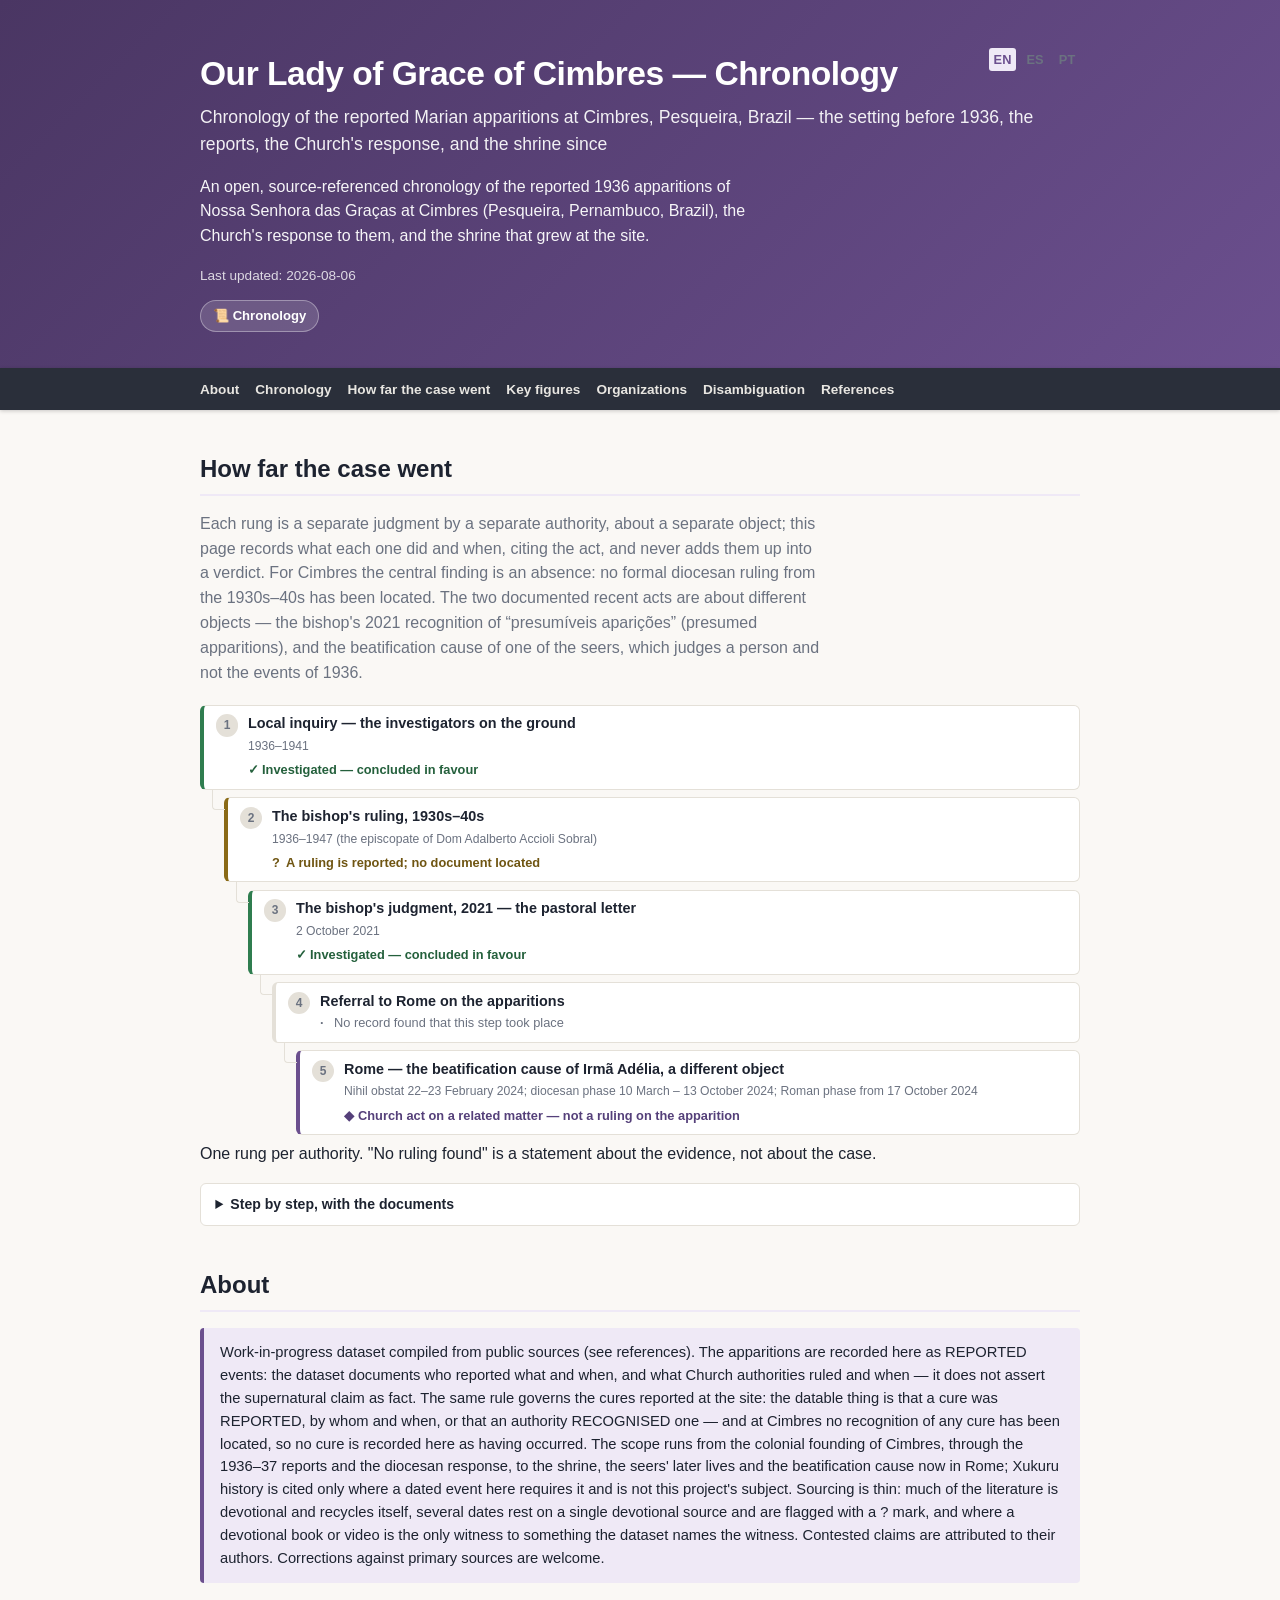
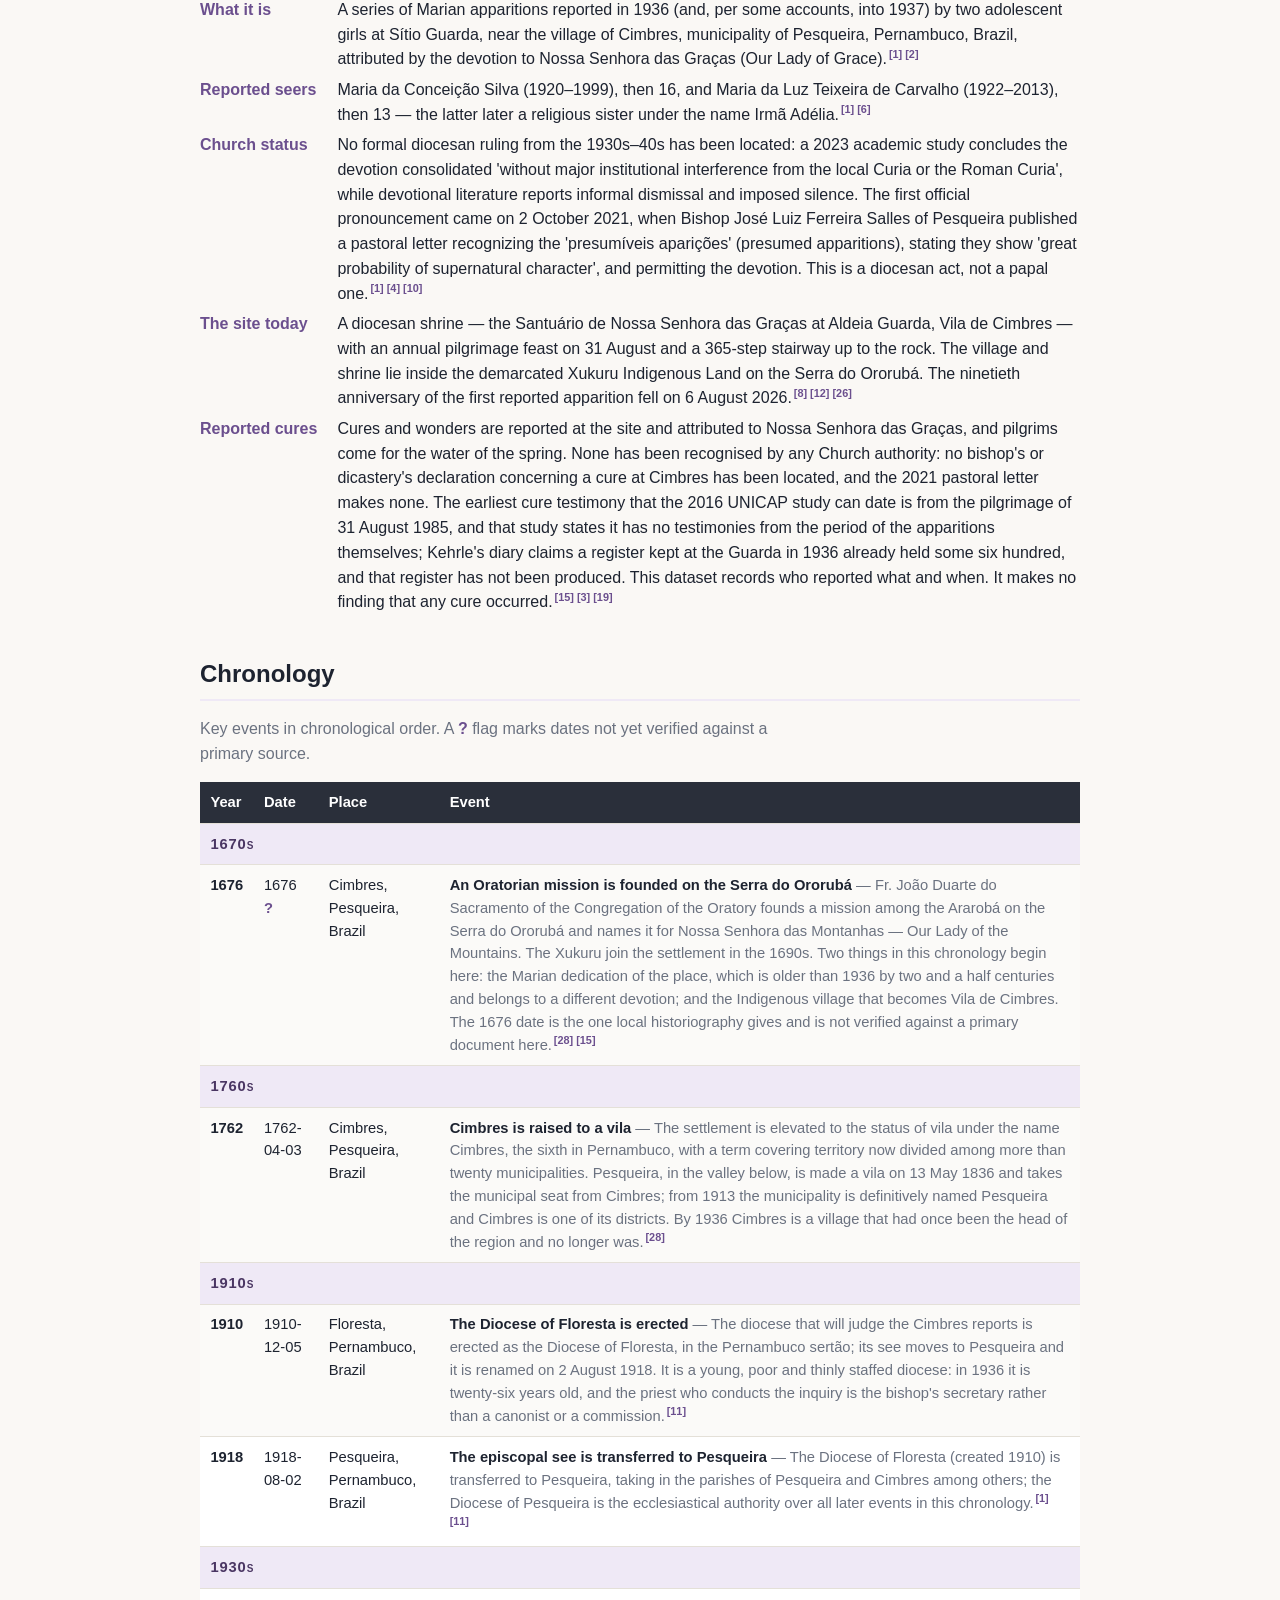
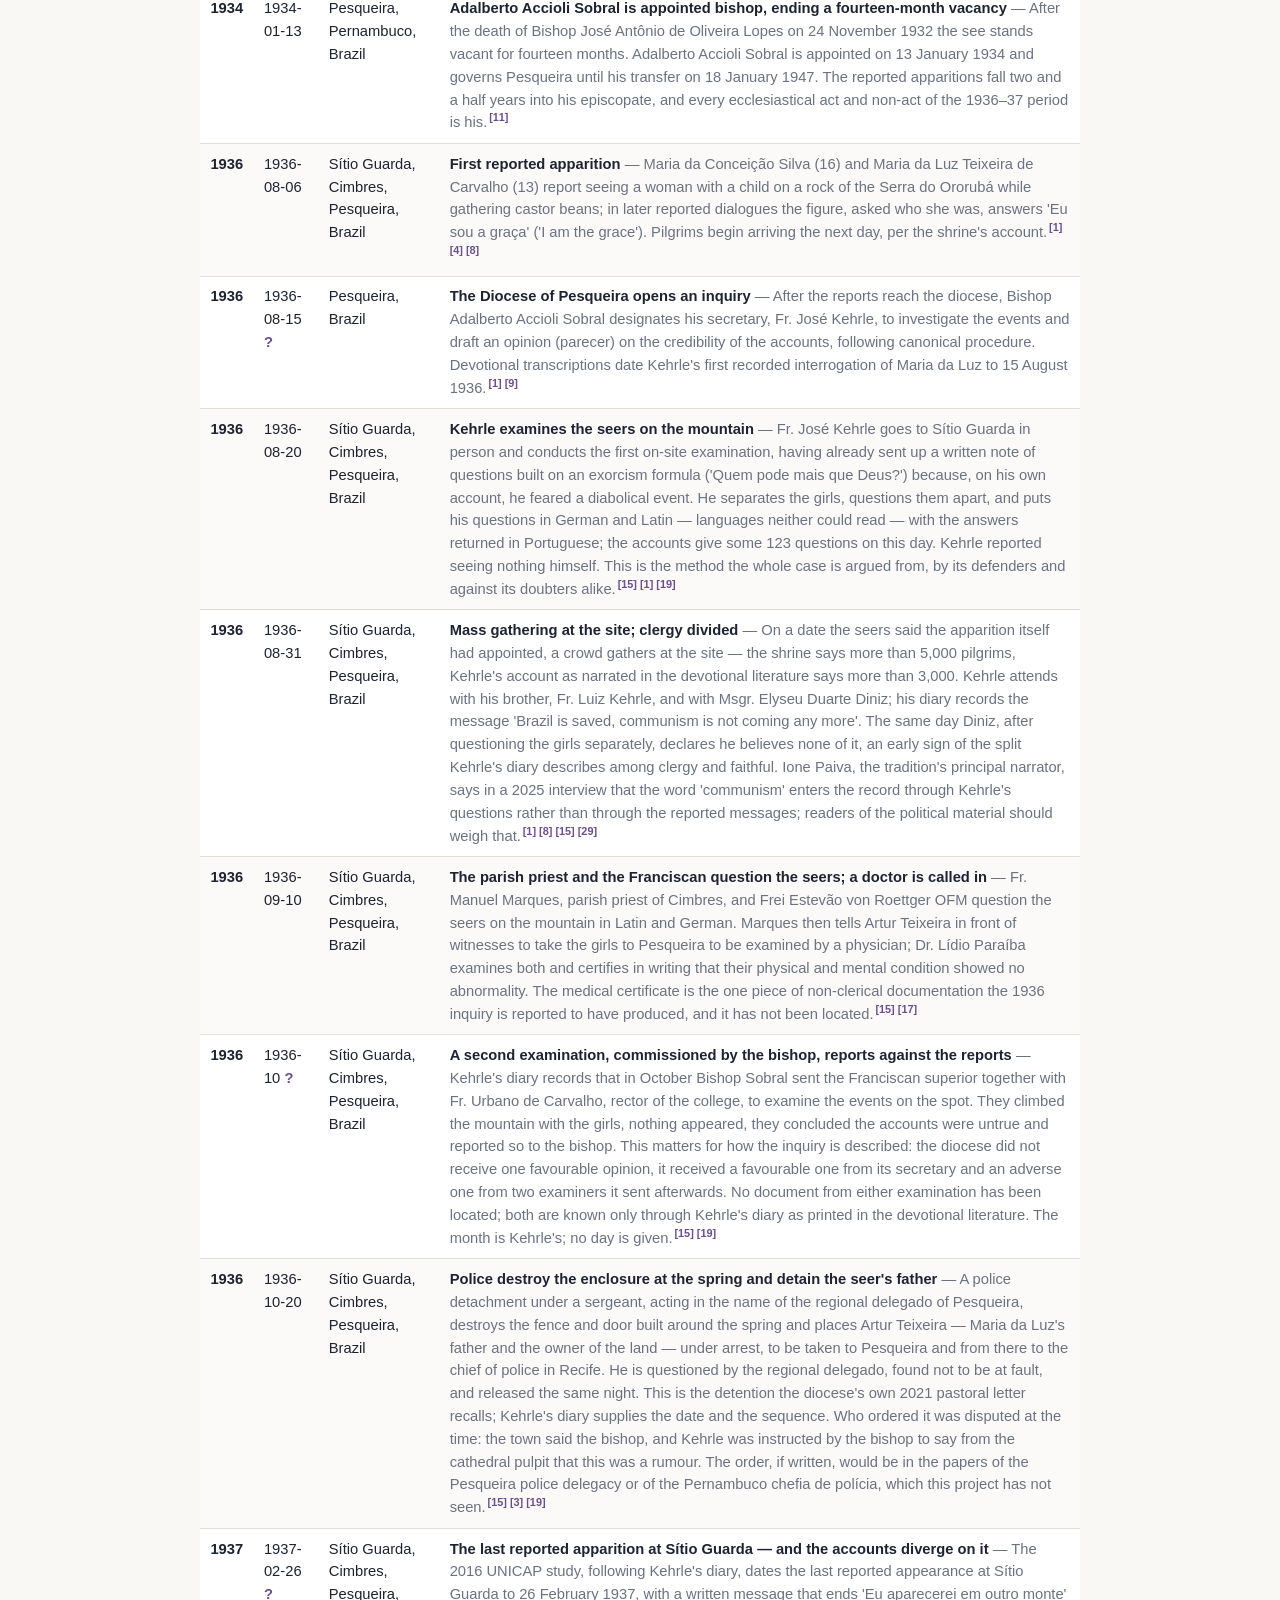
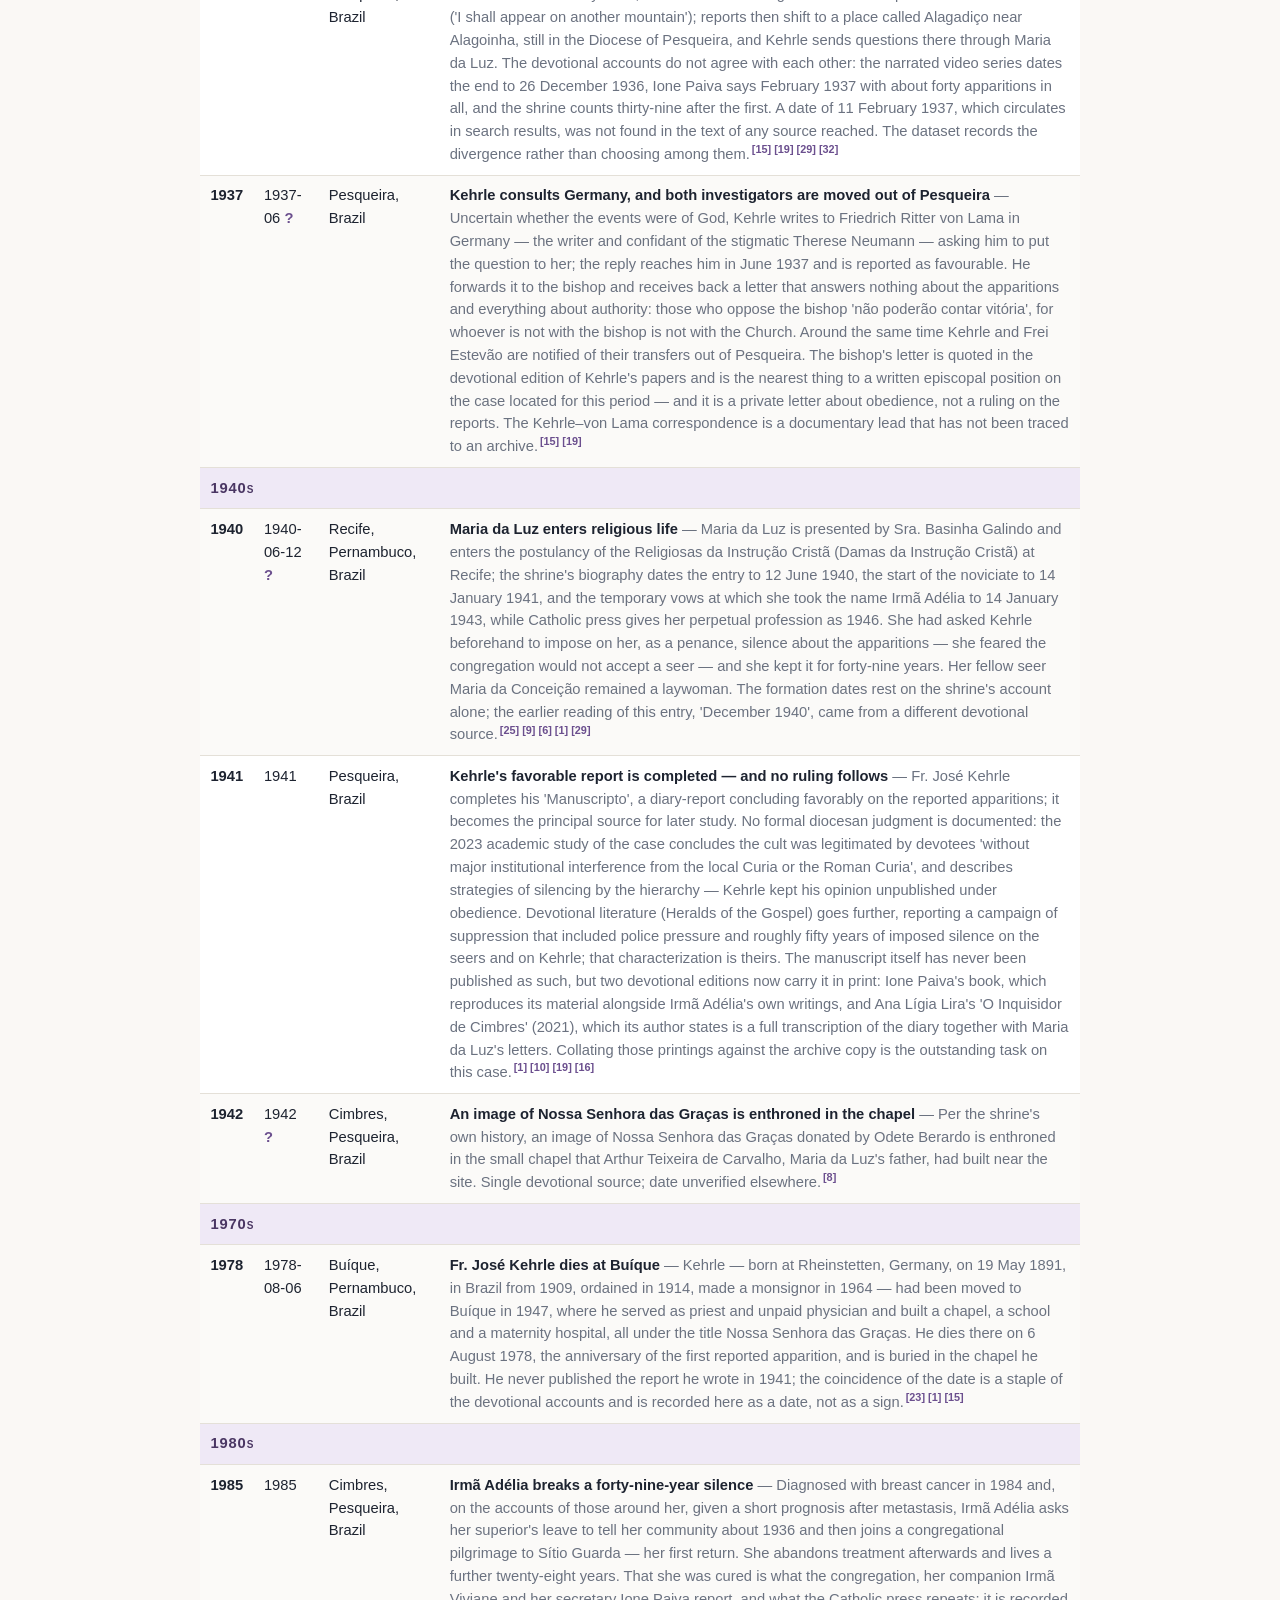
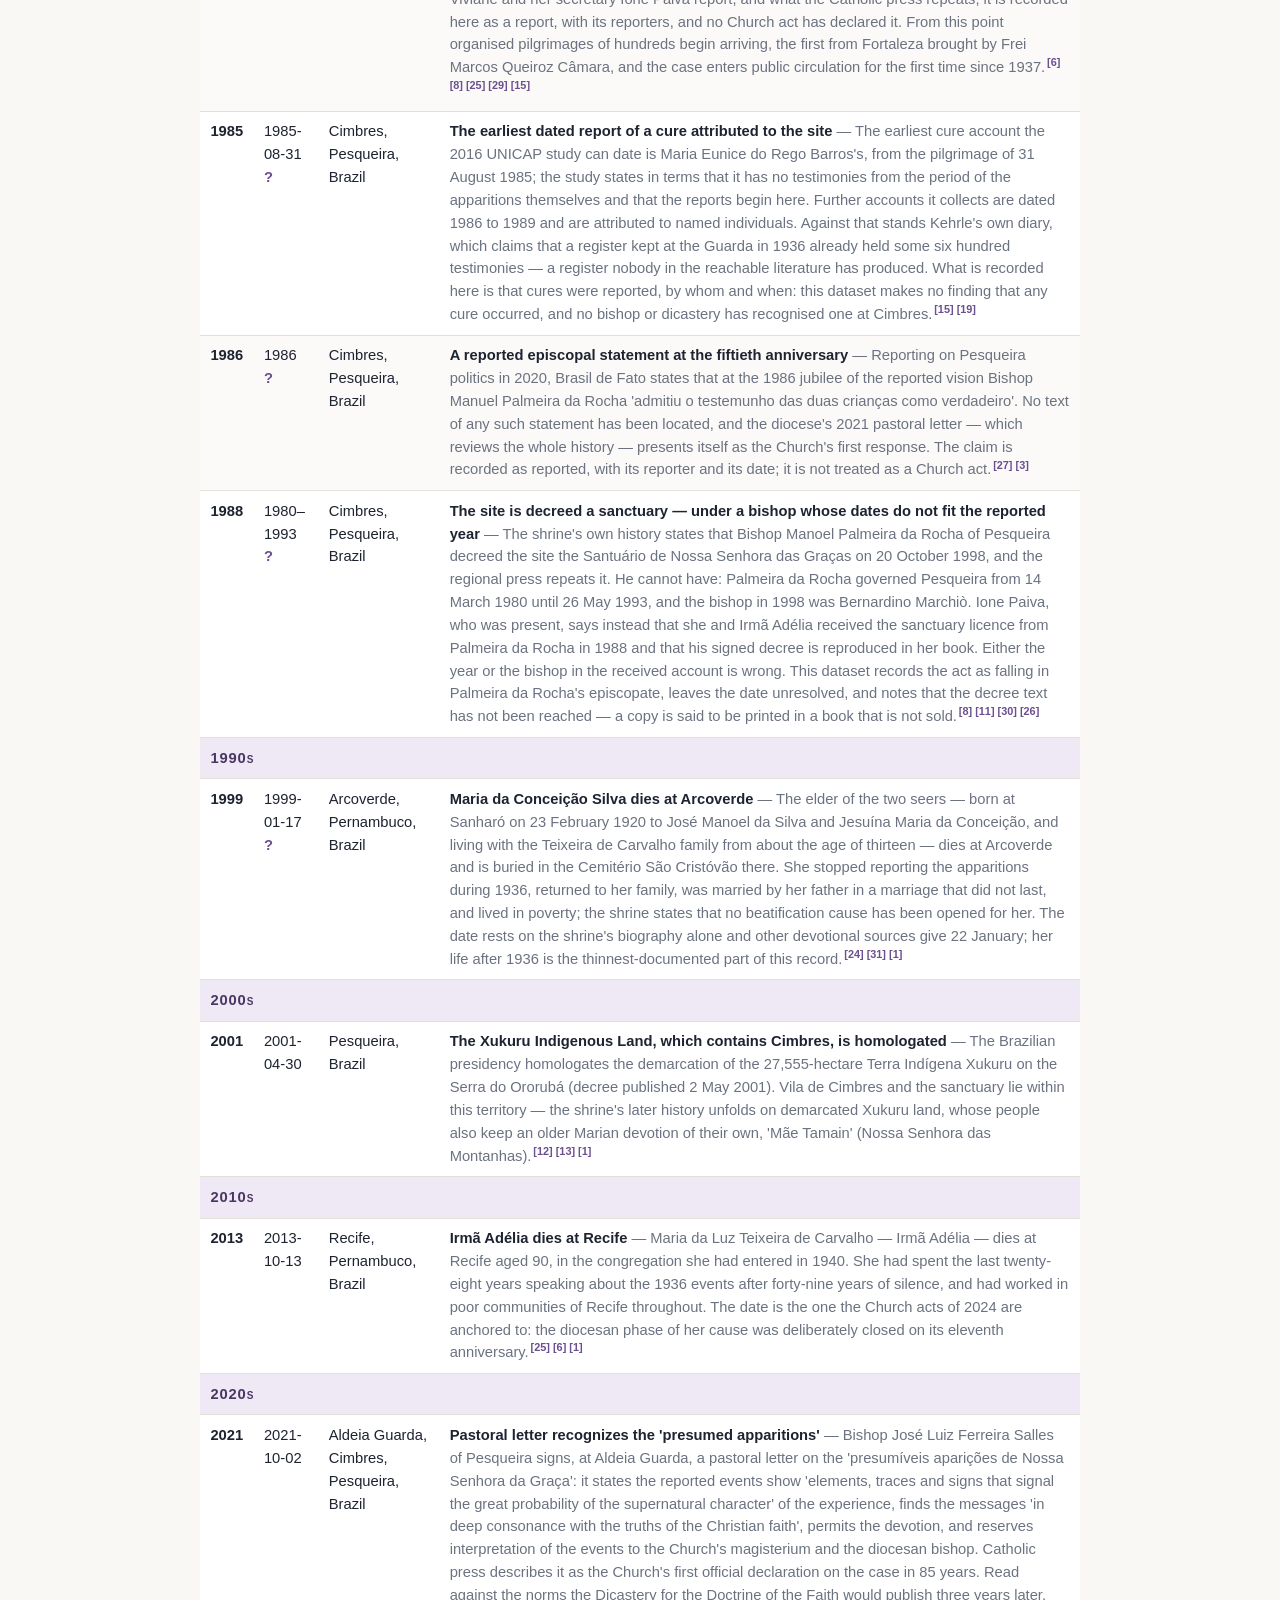
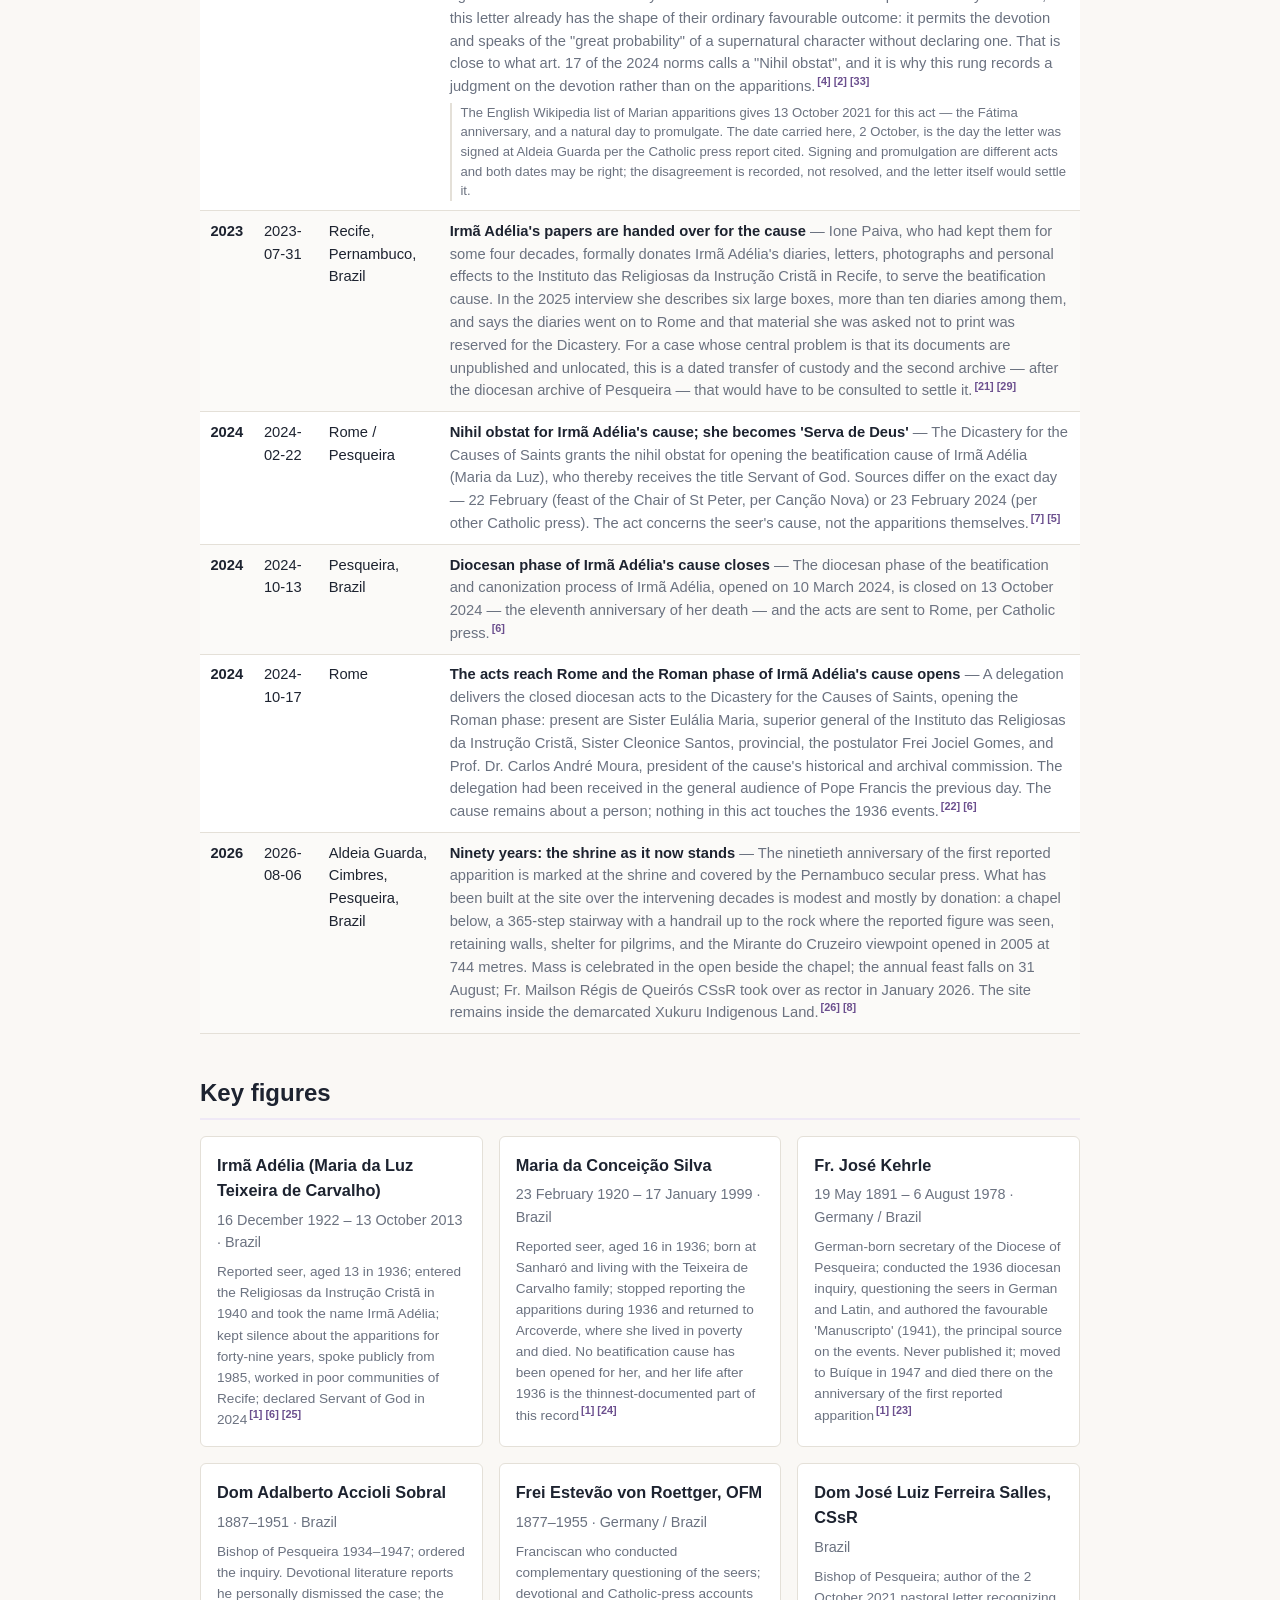
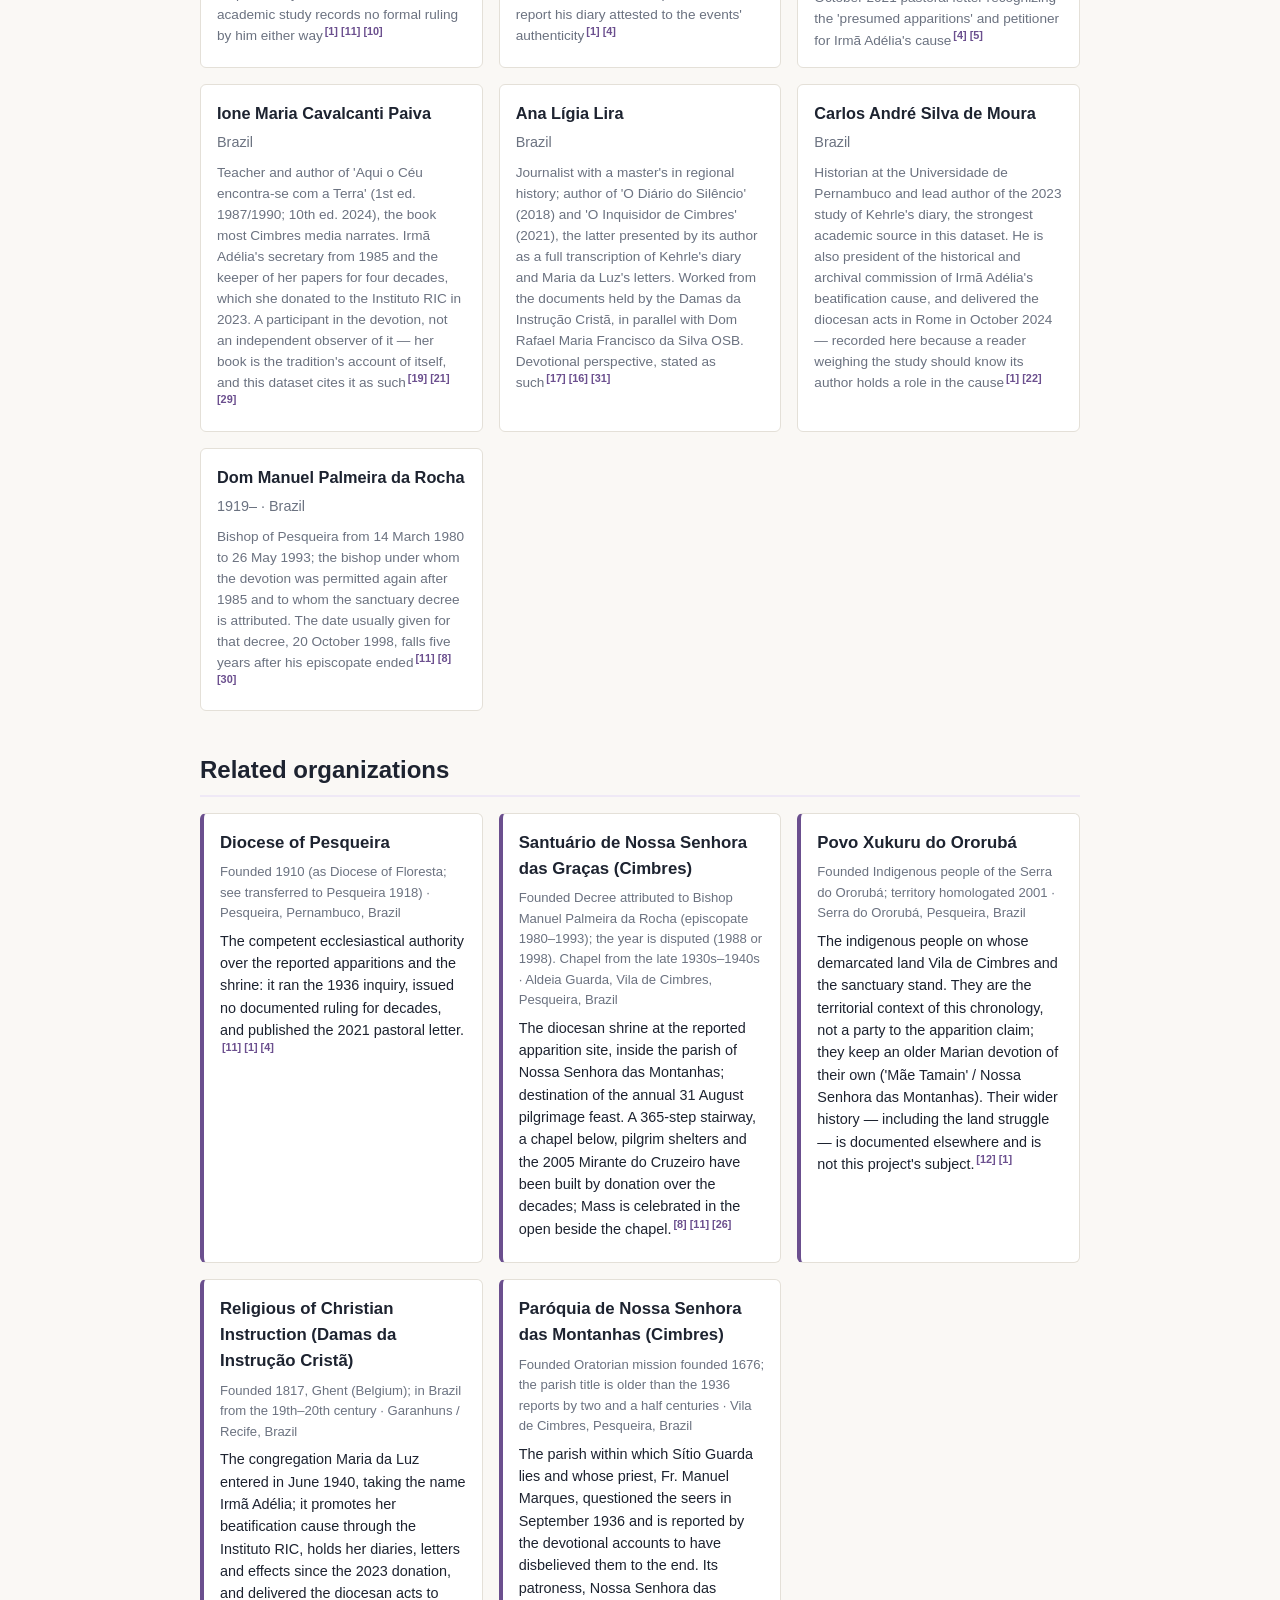
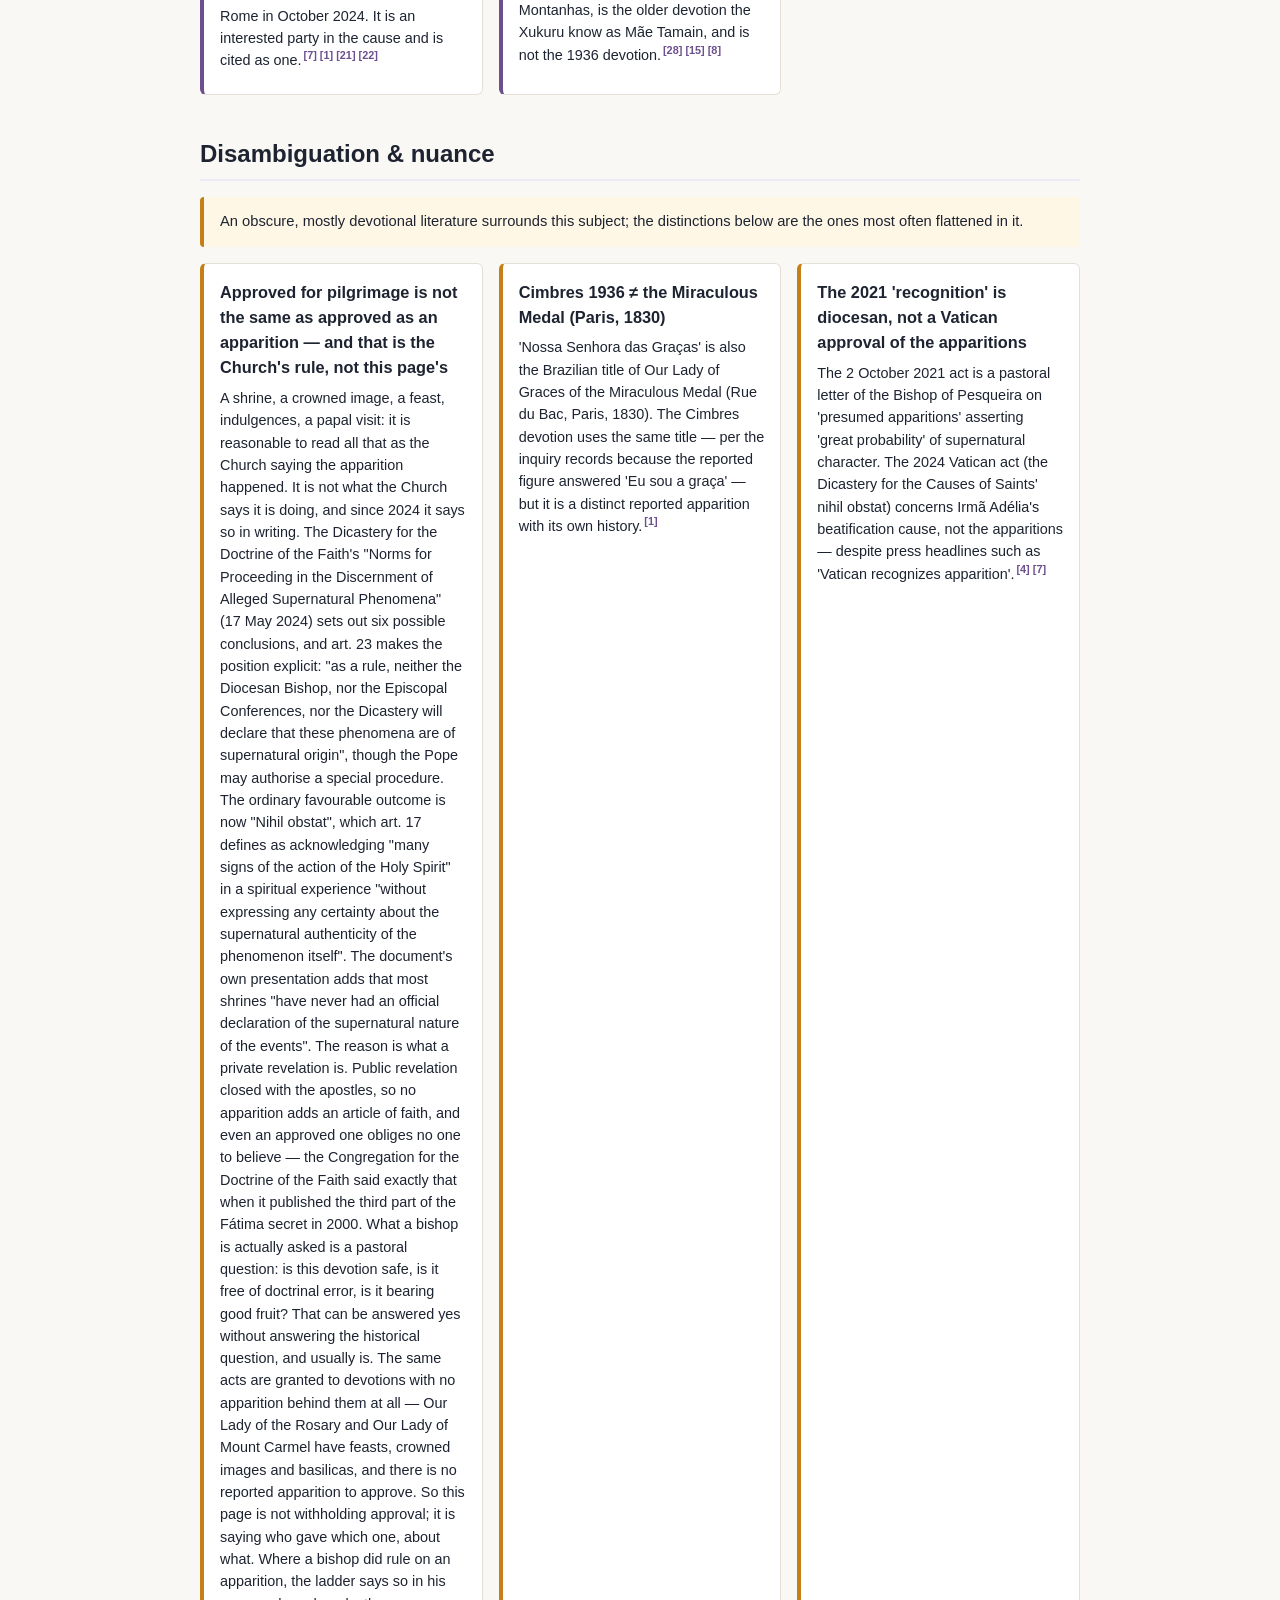
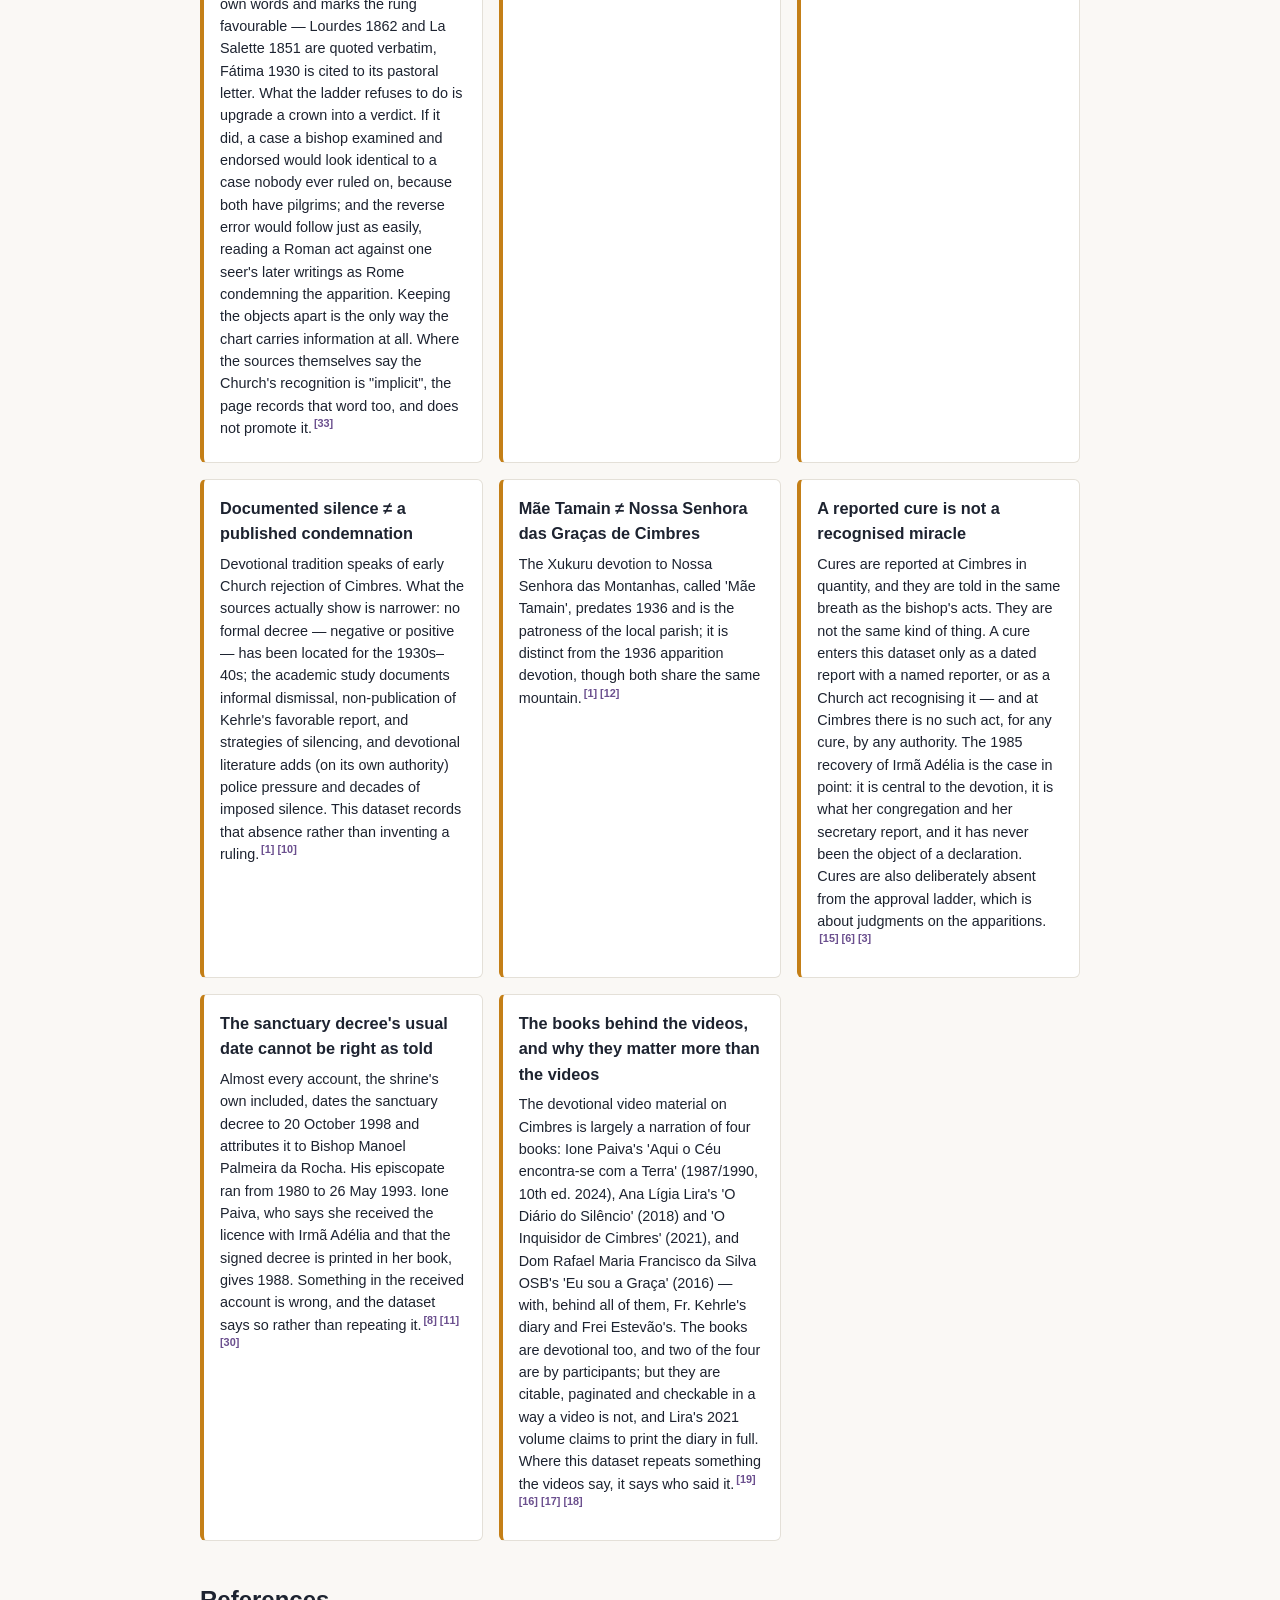
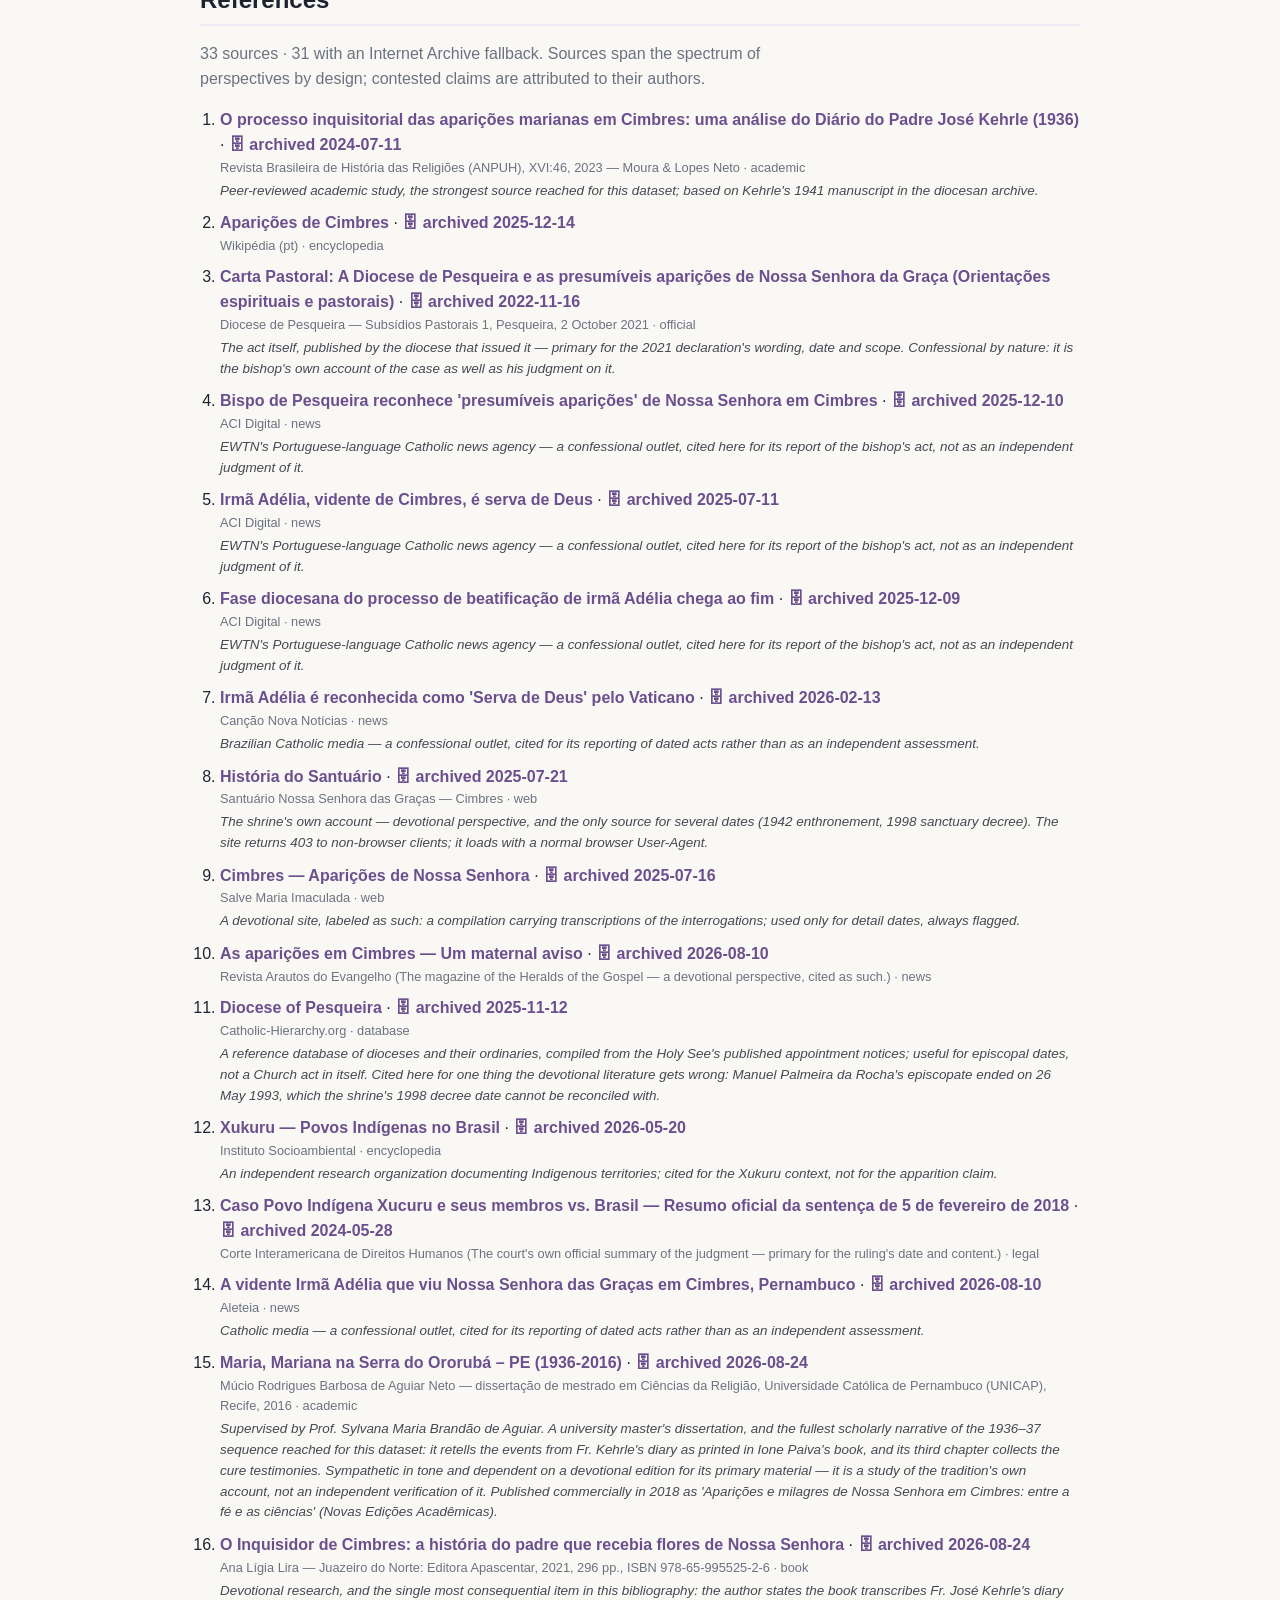
==== docs/en/index.html @ 3e42cfe4 "Wayback: refresh data/archives.json (scheduled preservation run)" ====
<!DOCTYPE html>
<html lang="en">
<head>
  <meta charset="utf-8">
  <meta name="viewport" content="width=device-width, initial-scale=1">
  <title>Our Lady of Grace of Cimbres — Chronology</title>
  <meta name="description" content="An open, source-referenced chronology of the reported 1936 apparitions of Nossa Senhora das Graças at Cimbres (Pesqueira, Pernambuco, Brazil), the Church&#39;s response to them, and the shrine that grew at the site.">
  <!-- Google tag (gtag.js) -->
  <script async src="https://www.googletagmanager.com/gtag/js?id=G-R9LV1QZHVE"></script>
  <script>
    window.dataLayer = window.dataLayer || [];
    function gtag(){dataLayer.push(arguments);}
    gtag('js', new Date());
    gtag('config', 'G-R9LV1QZHVE');
  </script>
  <link rel="stylesheet" href="../styles.css">
  <link rel="canonical" href="https://cronologia.github.io/cimbres/en/">
  <link rel="alternate" hreflang="en" href="https://cronologia.github.io/cimbres/en/">
  <link rel="alternate" hreflang="es" href="https://cronologia.github.io/cimbres/es/">
  <link rel="alternate" hreflang="pt" href="https://cronologia.github.io/cimbres/pt/">
  <link rel="alternate" hreflang="x-default" href="https://cronologia.github.io/cimbres/">
  <meta property="og:type" content="website">
  <meta property="og:site_name" content="Our Lady of Grace of Cimbres — Chronology">
  <meta property="og:locale" content="en_US">
  <meta property="og:title" content="Our Lady of Grace of Cimbres — Chronology">
  <meta property="og:description" content="An open, source-referenced chronology of the reported 1936 apparitions of Nossa Senhora das Graças at Cimbres (Pesqueira, Pernambuco, Brazil), the Church&#39;s response to them, and the shrine that grew at the site.">
  <meta property="og:url" content="https://cronologia.github.io/cimbres/en/">
  <meta name="twitter:card" content="summary">
  <meta name="twitter:title" content="Our Lady of Grace of Cimbres — Chronology">
  <meta name="twitter:description" content="An open, source-referenced chronology of the reported 1936 apparitions of Nossa Senhora das Graças at Cimbres (Pesqueira, Pernambuco, Brazil), the Church&#39;s response to them, and the shrine that grew at the site.">
  <script type="application/ld+json">
  {
    "@context": "https://schema.org",
    "@type": "WebSite",
    "name": "Our Lady of Grace of Cimbres — Chronology",
    "description": "An open, source-referenced chronology of the reported 1936 apparitions of Nossa Senhora das Graças at Cimbres (Pesqueira, Pernambuco, Brazil), the Church's response to them, and the shrine that grew at the site.",
    "url": "https://cronologia.github.io/cimbres/en/",
    "inLanguage": "en"
  }
  </script>
</head>
<body>
  <header class="site-header">
    <div class="wrap">
      <nav class="lang-switch" aria-label="Language"><span class="lang-current" aria-current="true">EN</span><a href="../es/" hreflang="es">ES</a><a href="../pt/" hreflang="pt">PT</a></nav>
      <h1>Our Lady of Grace of Cimbres — Chronology</h1>
      <p class="subtitle">Chronology of the reported Marian apparitions at Cimbres, Pesqueira, Brazil — the setting before 1936, the reports, the Church&#39;s response, and the shrine since</p>
      <p class="lead">An open, source-referenced chronology of the reported 1936 apparitions of Nossa Senhora das Graças at Cimbres (Pesqueira, Pernambuco, Brazil), the Church&#39;s response to them, and the shrine that grew at the site.</p>
      <p class="updated">Last updated: 2026-08-06</p>
      <div class="viz-chips">
        <a href="#chronology">📜 Chronology</a>
      </div>
    </div>
  </header>

  <nav class="site-nav">
    <div class="wrap">
      <a href="#about">About</a>
      <a href="#chronology">Chronology</a>
      <a href="#approval-ladder">How far the case went</a>
      <a href="#figures">Key figures</a>
      <a href="#organizations">Organizations</a>
      <a href="#disambiguation">Disambiguation</a>
      <a href="#references">References</a>
    </div>
  </nav>

  <main class="wrap">
    <section id="approval-ladder" class="viz">
      <h2>How far the case went</h2>
      <p class="section-intro">Each rung is a separate judgment by a separate authority, about a separate object; this page records what each one did and when, citing the act, and never adds them up into a verdict. For Cimbres the central finding is an absence: no formal diocesan ruling from the 1930s–40s has been located. The two documented recent acts are about different objects — the bishop&#39;s 2021 recognition of “presumíveis aparições” (presumed apparitions), and the beatification cause of one of the seers, which judges a person and not the events of 1936.</p>
      <figure class="approval-ladder">
        <div class="viz-scroll">
        <ol class="al-cascade">
          <li class="al-node al-favourable" style="--al-step:0">
            <a href="#al-rung-1" class="al-node-link">
              <span class="al-num" aria-hidden="true">1</span>
              <span class="al-node-body">
                <span class="al-node-label">Local inquiry — the investigators on the ground</span><span class="al-when">1936–1941</span>
                <span class="al-node-status"><span class="al-glyph" aria-hidden="true">✓</span>Investigated — concluded in favour</span>
              </span>
            </a>
          </li>
          <li class="al-node al-reported-undocumented" style="--al-step:1">
            <a href="#al-rung-2" class="al-node-link">
              <span class="al-num" aria-hidden="true">2</span>
              <span class="al-node-body">
                <span class="al-node-label">The bishop&#39;s ruling, 1930s–40s</span><span class="al-when">1936–1947 (the episcopate of Dom Adalberto Accioli Sobral)</span>
                <span class="al-node-status"><span class="al-glyph" aria-hidden="true">?</span>A ruling is reported; no document located</span>
              </span>
            </a>
          </li>
          <li class="al-node al-favourable" style="--al-step:2">
            <a href="#al-rung-3" class="al-node-link">
              <span class="al-num" aria-hidden="true">3</span>
              <span class="al-node-body">
                <span class="al-node-label">The bishop&#39;s judgment, 2021 — the pastoral letter</span><span class="al-when">2 October 2021</span>
                <span class="al-node-status"><span class="al-glyph" aria-hidden="true">✓</span>Investigated — concluded in favour</span>
              </span>
            </a>
          </li>
          <li class="al-node al-not-found" style="--al-step:3">
            <a href="#al-rung-4" class="al-node-link">
              <span class="al-num" aria-hidden="true">4</span>
              <span class="al-node-body">
                <span class="al-node-label">Referral to Rome on the apparitions</span>
                <span class="al-node-status"><span class="al-glyph" aria-hidden="true">·</span>No record found that this step took place</span>
              </span>
            </a>
          </li>
          <li class="al-node al-adjacent" style="--al-step:4">
            <a href="#al-rung-5" class="al-node-link">
              <span class="al-num" aria-hidden="true">5</span>
              <span class="al-node-body">
                <span class="al-node-label">Rome — the beatification cause of Irmã Adélia, a different object</span><span class="al-when">Nihil obstat 22–23 February 2024; diocesan phase 10 March – 13 October 2024; Roman phase from 17 October 2024</span>
                <span class="al-node-status"><span class="al-glyph" aria-hidden="true">◆</span>Church act on a related matter — not a ruling on the apparition</span>
              </span>
            </a>
          </li>
        </ol>
        </div>
        <figcaption>One rung per authority. &quot;No ruling found&quot; is a statement about the evidence, not about the case.</figcaption>
      </figure>
      <details class="al-details">
        <summary>Step by step, with the documents</summary>
        <div class="al-tablist" hidden aria-label="How far the case went">
            <button type="button" class="al-tab" data-al-panel="al-rung-1"><span class="al-glyph" aria-hidden="true">✓</span>Local inquiry — the investigators on the ground</button>
            <button type="button" class="al-tab" data-al-panel="al-rung-2"><span class="al-glyph" aria-hidden="true">?</span>The bishop&#39;s ruling, 1930s–40s</button>
            <button type="button" class="al-tab" data-al-panel="al-rung-3"><span class="al-glyph" aria-hidden="true">✓</span>The bishop&#39;s judgment, 2021 — the pastoral letter</button>
            <button type="button" class="al-tab" data-al-panel="al-rung-4"><span class="al-glyph" aria-hidden="true">·</span>Referral to Rome on the apparitions</button>
            <button type="button" class="al-tab" data-al-panel="al-rung-5"><span class="al-glyph" aria-hidden="true">◆</span>Rome — the beatification cause of Irmã Adélia, a different object</button>
        </div>
        <div class="al-panels">
          <section id="al-rung-1" class="al-panel al-favourable">
            <h3 class="al-panel-title">Local inquiry — the investigators on the ground <span class="al-when">1936–1941</span></h3>
            <p class="al-status"><span class="al-glyph" aria-hidden="true">✓</span>Investigated — concluded in favour</p>
<p class="al-who">Fr. José Kehrle (1891–1978), secretary to the Bishop of Pesqueira, and Frei Estevam Roettger OFM (1877–1955), both acting on Bishop Adalberto Accioli Sobral&#39;s determination.</p><p class="al-outcome">The two investigators interrogated the seers repeatedly from August 1936 and attended the reported apparitions in person, pressing for a contradiction; Kehrle separated the girls and put his questions in German and Latin, languages neither could read, on 20 August and after. The diocese&#39;s own 2021 pastoral letter records that they returned “o parecer favorável sobre os eventos e o atestado da sua veracidade” — a favourable opinion on the events and an attestation of their truthfulness. Kehrle&#39;s 1941 “Manuscripto” is that opinion, and it remains the principal source for every later account. It is an investigator&#39;s report and not a ruling: it was never published, Kehrle kept silent under obedience, and no diocesan act adopted it. Two things qualify the rung and are recorded with it. The clergy were not of one mind — Msgr. Elyseu Duarte Diniz, questioning the girls separately on 31 August 1936, declared he believed none of it, and the parish priest Fr. Manuel Marques is reported never to have believed. And the favourable opinion was not the only one the bishop received: Kehrle&#39;s diary records that in October 1936 Sobral sent the Franciscan superior and Fr. Urbano de Carvalho to examine the site, that nothing appeared to them, and that they reported the accounts untrue. Neither examination produced a located document. The diary itself is now in print in two devotional editions — Ione Paiva&#39;s book and Ana Lígia Lira&#39;s “O Inquisidor de Cimbres” (2021), which its author states transcribes it in full — and collating those against the archive copy is the open task.</p>            <p class="al-cites"><sup class="cite"><a href="#ref-3" title="Reference 3">[3]</a> <a href="#ref-1" title="Reference 1">[1]</a> <a href="#ref-15" title="Reference 15">[15]</a> <a href="#ref-16" title="Reference 16">[16]</a></sup></p>
          </section>
          <section id="al-rung-2" class="al-panel al-reported-undocumented">
            <h3 class="al-panel-title">The bishop&#39;s ruling, 1930s–40s <span class="al-when">1936–1947 (the episcopate of Dom Adalberto Accioli Sobral)</span></h3>
            <p class="al-status"><span class="al-glyph" aria-hidden="true">?</span>A ruling is reported; no document located</p>
<p class="al-who">Bishop Adalberto Accioli Sobral (1887–1951), second bishop of Pesqueira, who administered the diocese from 1934 to 1947 and who ordered the inquiry.</p><p class="al-outcome">Devotional literature reports that the Church answered in this period by rejecting the reports and imposing silence — the Heralds of the Gospel add police pressure and some fifty years of enforced silence on the seers and on Kehrle — but it produces no decree, and that characterization is its own. What better sources establish is narrower and is not a ruling: the 2023 academic study finds the cult was legitimated by its devotees “without major institutional interference from the local Curia or the Roman Curia” and describes strategies of silencing rather than an act, while the diocese&#39;s 2021 pastoral letter records “silenciamento das autoridades eclesiásticas” and the detention of Maria da Luz&#39;s father by police in 1936, then calls itself “a primeira resposta da Igreja” — the Church&#39;s first response to these events. Four episcopal actions of the period are now dated and attested, none of them a ruling: the October 1936 second examination that reported against the accounts; the police action of 20 October 1936 that destroyed the enclosure at the spring and detained Artur Teixeira, ordered in the name of the regional delegado of Pesqueira, which the town attributed to the bishop and which the bishop had Kehrle deny from the cathedral pulpit; the bishop&#39;s rebuke to Kehrle for paying a seer&#39;s school fees instead of a seminarian&#39;s; and a letter to Kehrle in 1937, quoted in the devotional edition of his papers, which says nothing about the apparitions and everything about obedience — whoever is not with the bishop is not with the Church. A private letter about authority is not a judgment on a case. So a ruling is reported and no document has been located. That is not the same as a ruling against, and this page does not record one.</p><p class="al-nodoc">No formal diocesan decree on the apparitions, favourable or adverse, has been located for the 1930s–40s. Searched, August 2026: the 2023 RBHR study, which works from Kehrle&#39;s 1941 manuscript and cites no such act; the 2016 UNICAP dissertation, which retells the whole 1936–37 sequence from that diary and likewise cites none; the 2021 pastoral letter, which reviews the history and cites none either; Catholic press; the shrine&#39;s own history; the devotional literature that asserts the rejection; and eighteen devotional videos supplied for this project in 2026, in which every speaker asserts an episcopal prohibition and not one names a decree, a protocol number or an archival reference. The 2016 dissertation adds a checked zero of its own: it found no coverage of the events in the Jornal do Commercio or the Diário de Pernambuco for August–November 1936. Three archives would settle it and none has been consulted here — the diocesan archive of Pesqueira, which holds Kehrle&#39;s manuscript and is not online; the papers of the Pesqueira police delegacy and the Pernambuco chefia de polícia, where an order for the October 1936 detention would be; and the Irmã Adélia collection donated to the Instituto RIC in Recife in July 2023.</p>            <p class="al-cites"><sup class="cite"><a href="#ref-1" title="Reference 1">[1]</a> <a href="#ref-3" title="Reference 3">[3]</a> <a href="#ref-10" title="Reference 10">[10]</a> <a href="#ref-15" title="Reference 15">[15]</a></sup></p>
          </section>
          <section id="al-rung-3" class="al-panel al-favourable">
            <h3 class="al-panel-title">The bishop&#39;s judgment, 2021 — the pastoral letter <span class="al-when">2 October 2021</span></h3>
            <p class="al-status"><span class="al-glyph" aria-hidden="true">✓</span>Investigated — concluded in favour</p>
<p class="al-who">Bishop José Luiz Ferreira Salles CSsR of Pesqueira, signing at Aldeia Guarda, Vila de Cimbres.</p><p class="al-outcome">The letter is titled “A Diocese de Pesqueira e as presumíveis aparições de Nossa Senhora da Graça” — presumed apparitions — and the word does work all through it. Acting “pela autoridade que nos confere o nosso ministério episcopal”, the bishop declares that in the reported apparitions there are “elementos, traços e sinais que abalizam e sinalizam a grande probabilidade do caráter sobrenatural” of what the two girls lived; that the messages are “em profunda consonância com as verdades da fé cristã”; that this finding of great probability, while making the events worthy of credence, “não vincula ou obriga nenhum fiel a crer”; and that he grants permission for the faithful to continue the devotion. Official interpretation is reserved to the Magisterium and to the diocesan bishop, and the letter says expressly that it does not exhaust the possibility of later decisions by the competent ecclesial authorities. It is a diocesan act finding a high probability and permitting a cult — not a declaration that the apparitions are established, and not a papal act.</p>            <p class="al-cites"><sup class="cite"><a href="#ref-3" title="Reference 3">[3]</a> <a href="#ref-4" title="Reference 4">[4]</a></sup></p>
          </section>
          <section id="al-rung-4" class="al-panel al-not-found">
            <h3 class="al-panel-title">Referral to Rome on the apparitions</h3>
            <p class="al-status"><span class="al-glyph" aria-hidden="true">·</span>No record found that this step took place</p>
<p class="al-who">The Holy See. The 2021 pastoral letter proceeds under the Holy See&#39;s 1978 norms for discerning presumed apparitions and reserves official pronouncements on the case to the Magisterium and to the diocesan bishop of Pesqueira.</p><p class="al-nodoc">Nothing found indicates that the apparitions were ever referred to Rome or ruled on there. Searched, August 2026: the 2023 RBHR study, which concludes the cult consolidated “without major institutional interference from the local Curia or the Roman Curia”; the 2021 pastoral letter, which reviews the case at length, cites the Roman norms, reports no Roman act on it and calls itself the Church&#39;s first response; Catholic press, which presents the 2021 act as diocesan; and the Latin title variants for a curial document, logged as a verified zero in this project&#39;s KEYWORDS.md. This is recorded as “no record found” — a statement about the evidence reached — and deliberately not as “the case did not reach this step”, which would be a claim about the case itself. Settling that would take the registers of the competent dicastery, which this project has not seen; a study&#39;s finding of no interference is compatible with a Roman act that did not interfere. One further test was run in 2026 and it came back the same way. Asked on camera, in May 2021, whether the Holy See had a file on Cimbres, Ana Lígia Lira — who has worked longer in these documents than anyone outside the cause — answered that it is said so “nos bastidores”, and immediately added “mas eu não tenho provas disso, não tenho dados disso”. The tradition&#39;s own researcher reports the rumour and disclaims the evidence, which is what this rung already says.</p>            <p class="al-cites"><sup class="cite"><a href="#ref-1" title="Reference 1">[1]</a> <a href="#ref-3" title="Reference 3">[3]</a> <a href="#ref-31" title="Reference 31">[31]</a></sup></p>
          </section>
          <section id="al-rung-5" class="al-panel al-adjacent">
            <h3 class="al-panel-title">Rome — the beatification cause of Irmã Adélia, a different object <span class="al-when">Nihil obstat 22–23 February 2024; diocesan phase 10 March – 13 October 2024; Roman phase from 17 October 2024</span></h3>
            <p class="al-status"><span class="al-glyph" aria-hidden="true">◆</span>Church act on a related matter — not a ruling on the apparition</p>
<p class="al-who">The Dicastery for the Causes of Saints, and the Diocese of Pesqueira for the diocesan phase.</p><p class="al-outcome">This rung is about a person, not about the 1936 events. The Dicastery&#39;s nihil obstat opened the beatification and canonization cause of Irmã Adélia — Maria da Luz Teixeira de Carvalho, the younger of the two seers — which gives her the title Servant of God; Catholic press differs over whether the act fell on 22 or 23 February 2024. The diocesan phase opened on 10 March 2024 and closed on 13 October 2024, and the acts went to Rome, where the cause is under way. A cause examines a candidate&#39;s life and virtue: nothing in it is a judgment on the apparitions, and headlines of the form “the Vatican recognizes the apparition of Cimbres” misreport it. The 2021 pastoral letter had already announced that the nihil obstat was requested and awaited, treating the cause as a matter distinct from the events. The rung is here because it is the only Roman act in this file, and omitting it would leave that confusion unanswered. The diocesan acts were delivered to the Dicastery on 17 October 2024 by a delegation received in the papal audience the previous day: the congregation&#39;s superior general and provincial, the postulator Frei Jociel Gomes, and Prof. Dr. Carlos André Moura as president of the cause&#39;s historical and archival commission — the same historian who wrote the 2023 academic study this dataset leans on most, which is worth a reader&#39;s knowing. No miracle has been recognised in the cause, and none of the cures reported at Cimbres has been the object of any Church declaration.</p>            <p class="al-cites"><sup class="cite"><a href="#ref-7" title="Reference 7">[7]</a> <a href="#ref-5" title="Reference 5">[5]</a> <a href="#ref-6" title="Reference 6">[6]</a> <a href="#ref-3" title="Reference 3">[3]</a> <a href="#ref-22" title="Reference 22">[22]</a></sup></p>
          </section>
        </div>
      </details>
      <script>(function () {
        var s = document.currentScript.closest('section');
        var det = s.querySelector('.al-details');
        var list = s.querySelector('.al-tablist');
        var tabs = [].slice.call(s.querySelectorAll('.al-tab'));
        var panels = [].slice.call(s.querySelectorAll('.al-panel'));
        if (!det || !tabs.length || tabs.length !== panels.length) return;
        list.hidden = false;
        list.setAttribute('role', 'tablist');
        function select(id, focus) {
          tabs.forEach(function (b, i) {
            var on = b.getAttribute('data-al-panel') === id;
            b.setAttribute('aria-selected', on ? 'true' : 'false');
            b.setAttribute('tabindex', on ? '0' : '-1');
            panels[i].hidden = !on;
            if (on && focus) b.focus();
          });
        }
        tabs.forEach(function (b, i) {
          b.setAttribute('role', 'tab');
          b.id = b.getAttribute('data-al-panel') + '-tab';
          panels[i].setAttribute('role', 'tabpanel');
          panels[i].setAttribute('aria-labelledby', b.id);
          panels[i].tabIndex = 0;
          b.addEventListener('click', function () { select(b.getAttribute('data-al-panel'), false); });
          b.addEventListener('keydown', function (e) {
            var d = e.key === 'ArrowRight' ? 1 : e.key === 'ArrowLeft' ? -1 : 0;
            if (!d) return;
            e.preventDefault();
            var n = (i + d + tabs.length) % tabs.length;
            select(tabs[n].getAttribute('data-al-panel'), true);
          });
        });
        // A cascade node opens the disclosure and selects its panel, instead of
        // jumping the page to a fragment inside a collapsed <details>.
        [].slice.call(s.querySelectorAll('.al-node-link')).forEach(function (a) {
          a.addEventListener('click', function (e) {
            e.preventDefault();
            det.open = true;
            select(a.getAttribute('href').slice(1), true);
          });
        });
        select(tabs[0].getAttribute('data-al-panel'), false);
      })();</script>
    </section>

    <section id="about">
      <h2>About</h2>
      <p class="notice">Work-in-progress dataset compiled from public sources (see references). The apparitions are recorded here as REPORTED events: the dataset documents who reported what and when, and what Church authorities ruled and when — it does not assert the supernatural claim as fact. The same rule governs the cures reported at the site: the datable thing is that a cure was REPORTED, by whom and when, or that an authority RECOGNISED one — and at Cimbres no recognition of any cure has been located, so no cure is recorded here as having occurred. The scope runs from the colonial founding of Cimbres, through the 1936–37 reports and the diocesan response, to the shrine, the seers&#39; later lives and the beatification cause now in Rome; Xukuru history is cited only where a dated event here requires it and is not this project&#39;s subject. Sourcing is thin: much of the literature is devotional and recycles itself, several dates rest on a single devotional source and are flagged with a ? mark, and where a devotional book or video is the only witness to something the dataset names the witness. Contested claims are attributed to their authors. Corrections against primary sources are welcome.</p>
      <dl class="facts">
        <dt>What it is</dt>
        <dd>A series of Marian apparitions reported in 1936 (and, per some accounts, into 1937) by two adolescent girls at Sítio Guarda, near the village of Cimbres, municipality of Pesqueira, Pernambuco, Brazil, attributed by the devotion to Nossa Senhora das Graças (Our Lady of Grace).<sup class="cite"><a href="#ref-1" title="Reference 1">[1]</a> <a href="#ref-2" title="Reference 2">[2]</a></sup></dd>
        <dt>Reported seers</dt>
        <dd>Maria da Conceição Silva (1920–1999), then 16, and Maria da Luz Teixeira de Carvalho (1922–2013), then 13 — the latter later a religious sister under the name Irmã Adélia.<sup class="cite"><a href="#ref-1" title="Reference 1">[1]</a> <a href="#ref-6" title="Reference 6">[6]</a></sup></dd>
        <dt>Church status</dt>
        <dd>No formal diocesan ruling from the 1930s–40s has been located: a 2023 academic study concludes the devotion consolidated &#39;without major institutional interference from the local Curia or the Roman Curia&#39;, while devotional literature reports informal dismissal and imposed silence. The first official pronouncement came on 2 October 2021, when Bishop José Luiz Ferreira Salles of Pesqueira published a pastoral letter recognizing the &#39;presumíveis aparições&#39; (presumed apparitions), stating they show &#39;great probability of supernatural character&#39;, and permitting the devotion. This is a diocesan act, not a papal one.<sup class="cite"><a href="#ref-1" title="Reference 1">[1]</a> <a href="#ref-4" title="Reference 4">[4]</a> <a href="#ref-10" title="Reference 10">[10]</a></sup></dd>
        <dt>The site today</dt>
        <dd>A diocesan shrine — the Santuário de Nossa Senhora das Graças at Aldeia Guarda, Vila de Cimbres — with an annual pilgrimage feast on 31 August and a 365-step stairway up to the rock. The village and shrine lie inside the demarcated Xukuru Indigenous Land on the Serra do Ororubá. The ninetieth anniversary of the first reported apparition fell on 6 August 2026.<sup class="cite"><a href="#ref-8" title="Reference 8">[8]</a> <a href="#ref-12" title="Reference 12">[12]</a> <a href="#ref-26" title="Reference 26">[26]</a></sup></dd>
        <dt>Reported cures</dt>
        <dd>Cures and wonders are reported at the site and attributed to Nossa Senhora das Graças, and pilgrims come for the water of the spring. None has been recognised by any Church authority: no bishop&#39;s or dicastery&#39;s declaration concerning a cure at Cimbres has been located, and the 2021 pastoral letter makes none. The earliest cure testimony that the 2016 UNICAP study can date is from the pilgrimage of 31 August 1985, and that study states it has no testimonies from the period of the apparitions themselves; Kehrle&#39;s diary claims a register kept at the Guarda in 1936 already held some six hundred, and that register has not been produced. This dataset records who reported what and when. It makes no finding that any cure occurred.<sup class="cite"><a href="#ref-15" title="Reference 15">[15]</a> <a href="#ref-3" title="Reference 3">[3]</a> <a href="#ref-19" title="Reference 19">[19]</a></sup></dd>
      </dl>
    </section>

    <section id="chronology">
      <h2>Chronology</h2>
      <p class="section-intro">Key events in chronological order. A <span class="flag">?</span> flag marks
      dates not yet verified against a primary source.</p>
      <div class="table-scroll">
      <table class="meetings">
        <thead>
          <tr><th>Year</th><th>Date</th><th>Place</th><th>Event</th></tr>
        </thead>
        <tbody>
        <tr class="decade-row" id="decade-1670"><th colspan="4">1670s</th></tr>
        <tr>
          <td class="year">1676</td>
          <td>1676 <span class="flag" title="Date not yet verified against a primary source">?</span></td>
          <td>Cimbres, Pesqueira, Brazil</td>
          <td><strong>An Oratorian mission is founded on the Serra do Ororubá</strong> <span class="muted">— Fr. João Duarte do Sacramento of the Congregation of the Oratory founds a mission among the Ararobá on the Serra do Ororubá and names it for Nossa Senhora das Montanhas — Our Lady of the Mountains. The Xukuru join the settlement in the 1690s. Two things in this chronology begin here: the Marian dedication of the place, which is older than 1936 by two and a half centuries and belongs to a different devotion; and the Indigenous village that becomes Vila de Cimbres. The 1676 date is the one local historiography gives and is not verified against a primary document here.</span><sup class="cite"><a href="#ref-28" title="Reference 28">[28]</a> <a href="#ref-15" title="Reference 15">[15]</a></sup></td>
        </tr>
        <tr class="decade-row" id="decade-1760"><th colspan="4">1760s</th></tr>
        <tr>
          <td class="year">1762</td>
          <td>1762-04-03</td>
          <td>Cimbres, Pesqueira, Brazil</td>
          <td><strong>Cimbres is raised to a vila</strong> <span class="muted">— The settlement is elevated to the status of vila under the name Cimbres, the sixth in Pernambuco, with a term covering territory now divided among more than twenty municipalities. Pesqueira, in the valley below, is made a vila on 13 May 1836 and takes the municipal seat from Cimbres; from 1913 the municipality is definitively named Pesqueira and Cimbres is one of its districts. By 1936 Cimbres is a village that had once been the head of the region and no longer was.</span><sup class="cite"><a href="#ref-28" title="Reference 28">[28]</a></sup></td>
        </tr>
        <tr class="decade-row" id="decade-1910"><th colspan="4">1910s</th></tr>
        <tr>
          <td class="year">1910</td>
          <td>1910-12-05</td>
          <td>Floresta, Pernambuco, Brazil</td>
          <td><strong>The Diocese of Floresta is erected</strong> <span class="muted">— The diocese that will judge the Cimbres reports is erected as the Diocese of Floresta, in the Pernambuco sertão; its see moves to Pesqueira and it is renamed on 2 August 1918. It is a young, poor and thinly staffed diocese: in 1936 it is twenty-six years old, and the priest who conducts the inquiry is the bishop&#39;s secretary rather than a canonist or a commission.</span><sup class="cite"><a href="#ref-11" title="Reference 11">[11]</a></sup></td>
        </tr>
        <tr>
          <td class="year">1918</td>
          <td>1918-08-02</td>
          <td>Pesqueira, Pernambuco, Brazil</td>
          <td><strong>The episcopal see is transferred to Pesqueira</strong> <span class="muted">— The Diocese of Floresta (created 1910) is transferred to Pesqueira, taking in the parishes of Pesqueira and Cimbres among others; the Diocese of Pesqueira is the ecclesiastical authority over all later events in this chronology.</span><sup class="cite"><a href="#ref-1" title="Reference 1">[1]</a> <a href="#ref-11" title="Reference 11">[11]</a></sup></td>
        </tr>
        <tr class="decade-row" id="decade-1930"><th colspan="4">1930s</th></tr>
        <tr>
          <td class="year">1934</td>
          <td>1934-01-13</td>
          <td>Pesqueira, Pernambuco, Brazil</td>
          <td><strong>Adalberto Accioli Sobral is appointed bishop, ending a fourteen-month vacancy</strong> <span class="muted">— After the death of Bishop José Antônio de Oliveira Lopes on 24 November 1932 the see stands vacant for fourteen months. Adalberto Accioli Sobral is appointed on 13 January 1934 and governs Pesqueira until his transfer on 18 January 1947. The reported apparitions fall two and a half years into his episcopate, and every ecclesiastical act and non-act of the 1936–37 period is his.</span><sup class="cite"><a href="#ref-11" title="Reference 11">[11]</a></sup></td>
        </tr>
        <tr>
          <td class="year">1936</td>
          <td>1936-08-06</td>
          <td>Sítio Guarda, Cimbres, Pesqueira, Brazil</td>
          <td><strong>First reported apparition</strong> <span class="muted">— Maria da Conceição Silva (16) and Maria da Luz Teixeira de Carvalho (13) report seeing a woman with a child on a rock of the Serra do Ororubá while gathering castor beans; in later reported dialogues the figure, asked who she was, answers &#39;Eu sou a graça&#39; (&#39;I am the grace&#39;). Pilgrims begin arriving the next day, per the shrine&#39;s account.</span><sup class="cite"><a href="#ref-1" title="Reference 1">[1]</a> <a href="#ref-4" title="Reference 4">[4]</a> <a href="#ref-8" title="Reference 8">[8]</a></sup></td>
        </tr>
        <tr>
          <td class="year">1936</td>
          <td>1936-08-15 <span class="flag" title="Date not yet verified against a primary source">?</span></td>
          <td>Pesqueira, Brazil</td>
          <td><strong>The Diocese of Pesqueira opens an inquiry</strong> <span class="muted">— After the reports reach the diocese, Bishop Adalberto Accioli Sobral designates his secretary, Fr. José Kehrle, to investigate the events and draft an opinion (parecer) on the credibility of the accounts, following canonical procedure. Devotional transcriptions date Kehrle&#39;s first recorded interrogation of Maria da Luz to 15 August 1936.</span><sup class="cite"><a href="#ref-1" title="Reference 1">[1]</a> <a href="#ref-9" title="Reference 9">[9]</a></sup></td>
        </tr>
        <tr>
          <td class="year">1936</td>
          <td>1936-08-20</td>
          <td>Sítio Guarda, Cimbres, Pesqueira, Brazil</td>
          <td><strong>Kehrle examines the seers on the mountain</strong> <span class="muted">— Fr. José Kehrle goes to Sítio Guarda in person and conducts the first on-site examination, having already sent up a written note of questions built on an exorcism formula (&#39;Quem pode mais que Deus?&#39;) because, on his own account, he feared a diabolical event. He separates the girls, questions them apart, and puts his questions in German and Latin — languages neither could read — with the answers returned in Portuguese; the accounts give some 123 questions on this day. Kehrle reported seeing nothing himself. This is the method the whole case is argued from, by its defenders and against its doubters alike.</span><sup class="cite"><a href="#ref-15" title="Reference 15">[15]</a> <a href="#ref-1" title="Reference 1">[1]</a> <a href="#ref-19" title="Reference 19">[19]</a></sup></td>
        </tr>
        <tr>
          <td class="year">1936</td>
          <td>1936-08-31</td>
          <td>Sítio Guarda, Cimbres, Pesqueira, Brazil</td>
          <td><strong>Mass gathering at the site; clergy divided</strong> <span class="muted">— On a date the seers said the apparition itself had appointed, a crowd gathers at the site — the shrine says more than 5,000 pilgrims, Kehrle&#39;s account as narrated in the devotional literature says more than 3,000. Kehrle attends with his brother, Fr. Luiz Kehrle, and with Msgr. Elyseu Duarte Diniz; his diary records the message &#39;Brazil is saved, communism is not coming any more&#39;. The same day Diniz, after questioning the girls separately, declares he believes none of it, an early sign of the split Kehrle&#39;s diary describes among clergy and faithful. Ione Paiva, the tradition&#39;s principal narrator, says in a 2025 interview that the word &#39;communism&#39; enters the record through Kehrle&#39;s questions rather than through the reported messages; readers of the political material should weigh that.</span><sup class="cite"><a href="#ref-1" title="Reference 1">[1]</a> <a href="#ref-8" title="Reference 8">[8]</a> <a href="#ref-15" title="Reference 15">[15]</a> <a href="#ref-29" title="Reference 29">[29]</a></sup></td>
        </tr>
        <tr>
          <td class="year">1936</td>
          <td>1936-09-10</td>
          <td>Sítio Guarda, Cimbres, Pesqueira, Brazil</td>
          <td><strong>The parish priest and the Franciscan question the seers; a doctor is called in</strong> <span class="muted">— Fr. Manuel Marques, parish priest of Cimbres, and Frei Estevão von Roettger OFM question the seers on the mountain in Latin and German. Marques then tells Artur Teixeira in front of witnesses to take the girls to Pesqueira to be examined by a physician; Dr. Lídio Paraíba examines both and certifies in writing that their physical and mental condition showed no abnormality. The medical certificate is the one piece of non-clerical documentation the 1936 inquiry is reported to have produced, and it has not been located.</span><sup class="cite"><a href="#ref-15" title="Reference 15">[15]</a> <a href="#ref-17" title="Reference 17">[17]</a></sup></td>
        </tr>
        <tr>
          <td class="year">1936</td>
          <td>1936-10 <span class="flag" title="Date not yet verified against a primary source">?</span></td>
          <td>Sítio Guarda, Cimbres, Pesqueira, Brazil</td>
          <td><strong>A second examination, commissioned by the bishop, reports against the reports</strong> <span class="muted">— Kehrle&#39;s diary records that in October Bishop Sobral sent the Franciscan superior together with Fr. Urbano de Carvalho, rector of the college, to examine the events on the spot. They climbed the mountain with the girls, nothing appeared, they concluded the accounts were untrue and reported so to the bishop. This matters for how the inquiry is described: the diocese did not receive one favourable opinion, it received a favourable one from its secretary and an adverse one from two examiners it sent afterwards. No document from either examination has been located; both are known only through Kehrle&#39;s diary as printed in the devotional literature. The month is Kehrle&#39;s; no day is given.</span><sup class="cite"><a href="#ref-15" title="Reference 15">[15]</a> <a href="#ref-19" title="Reference 19">[19]</a></sup></td>
        </tr>
        <tr>
          <td class="year">1936</td>
          <td>1936-10-20</td>
          <td>Sítio Guarda, Cimbres, Pesqueira, Brazil</td>
          <td><strong>Police destroy the enclosure at the spring and detain the seer&#39;s father</strong> <span class="muted">— A police detachment under a sergeant, acting in the name of the regional delegado of Pesqueira, destroys the fence and door built around the spring and places Artur Teixeira — Maria da Luz&#39;s father and the owner of the land — under arrest, to be taken to Pesqueira and from there to the chief of police in Recife. He is questioned by the regional delegado, found not to be at fault, and released the same night. This is the detention the diocese&#39;s own 2021 pastoral letter recalls; Kehrle&#39;s diary supplies the date and the sequence. Who ordered it was disputed at the time: the town said the bishop, and Kehrle was instructed by the bishop to say from the cathedral pulpit that this was a rumour. The order, if written, would be in the papers of the Pesqueira police delegacy or of the Pernambuco chefia de polícia, which this project has not seen.</span><sup class="cite"><a href="#ref-15" title="Reference 15">[15]</a> <a href="#ref-3" title="Reference 3">[3]</a> <a href="#ref-19" title="Reference 19">[19]</a></sup></td>
        </tr>
        <tr>
          <td class="year">1937</td>
          <td>1937-02-26 <span class="flag" title="Date not yet verified against a primary source">?</span></td>
          <td>Sítio Guarda, Cimbres, Pesqueira, Brazil</td>
          <td><strong>The last reported apparition at Sítio Guarda — and the accounts diverge on it</strong> <span class="muted">— The 2016 UNICAP study, following Kehrle&#39;s diary, dates the last reported appearance at Sítio Guarda to 26 February 1937, with a written message that ends &#39;Eu aparecerei em outro monte&#39; (&#39;I shall appear on another mountain&#39;); reports then shift to a place called Alagadiço near Alagoinha, still in the Diocese of Pesqueira, and Kehrle sends questions there through Maria da Luz. The devotional accounts do not agree with each other: the narrated video series dates the end to 26 December 1936, Ione Paiva says February 1937 with about forty apparitions in all, and the shrine counts thirty-nine after the first. A date of 11 February 1937, which circulates in search results, was not found in the text of any source reached. The dataset records the divergence rather than choosing among them.</span><sup class="cite"><a href="#ref-15" title="Reference 15">[15]</a> <a href="#ref-19" title="Reference 19">[19]</a> <a href="#ref-29" title="Reference 29">[29]</a> <a href="#ref-32" title="Reference 32">[32]</a></sup></td>
        </tr>
        <tr>
          <td class="year">1937</td>
          <td>1937-06 <span class="flag" title="Date not yet verified against a primary source">?</span></td>
          <td>Pesqueira, Brazil</td>
          <td><strong>Kehrle consults Germany, and both investigators are moved out of Pesqueira</strong> <span class="muted">— Uncertain whether the events were of God, Kehrle writes to Friedrich Ritter von Lama in Germany — the writer and confidant of the stigmatic Therese Neumann — asking him to put the question to her; the reply reaches him in June 1937 and is reported as favourable. He forwards it to the bishop and receives back a letter that answers nothing about the apparitions and everything about authority: those who oppose the bishop &#39;não poderão contar vitória&#39;, for whoever is not with the bishop is not with the Church. Around the same time Kehrle and Frei Estevão are notified of their transfers out of Pesqueira. The bishop&#39;s letter is quoted in the devotional edition of Kehrle&#39;s papers and is the nearest thing to a written episcopal position on the case located for this period — and it is a private letter about obedience, not a ruling on the reports. The Kehrle–von Lama correspondence is a documentary lead that has not been traced to an archive.</span><sup class="cite"><a href="#ref-15" title="Reference 15">[15]</a> <a href="#ref-19" title="Reference 19">[19]</a></sup></td>
        </tr>
        <tr class="decade-row" id="decade-1940"><th colspan="4">1940s</th></tr>
        <tr>
          <td class="year">1940</td>
          <td>1940-06-12 <span class="flag" title="Date not yet verified against a primary source">?</span></td>
          <td>Recife, Pernambuco, Brazil</td>
          <td><strong>Maria da Luz enters religious life</strong> <span class="muted">— Maria da Luz is presented by Sra. Basinha Galindo and enters the postulancy of the Religiosas da Instrução Cristã (Damas da Instrução Cristã) at Recife; the shrine&#39;s biography dates the entry to 12 June 1940, the start of the noviciate to 14 January 1941, and the temporary vows at which she took the name Irmã Adélia to 14 January 1943, while Catholic press gives her perpetual profession as 1946. She had asked Kehrle beforehand to impose on her, as a penance, silence about the apparitions — she feared the congregation would not accept a seer — and she kept it for forty-nine years. Her fellow seer Maria da Conceição remained a laywoman. The formation dates rest on the shrine&#39;s account alone; the earlier reading of this entry, &#39;December 1940&#39;, came from a different devotional source.</span><sup class="cite"><a href="#ref-25" title="Reference 25">[25]</a> <a href="#ref-9" title="Reference 9">[9]</a> <a href="#ref-6" title="Reference 6">[6]</a> <a href="#ref-1" title="Reference 1">[1]</a> <a href="#ref-29" title="Reference 29">[29]</a></sup></td>
        </tr>
        <tr>
          <td class="year">1941</td>
          <td>1941</td>
          <td>Pesqueira, Brazil</td>
          <td><strong>Kehrle&#39;s favorable report is completed — and no ruling follows</strong> <span class="muted">— Fr. José Kehrle completes his &#39;Manuscripto&#39;, a diary-report concluding favorably on the reported apparitions; it becomes the principal source for later study. No formal diocesan judgment is documented: the 2023 academic study of the case concludes the cult was legitimated by devotees &#39;without major institutional interference from the local Curia or the Roman Curia&#39;, and describes strategies of silencing by the hierarchy — Kehrle kept his opinion unpublished under obedience. Devotional literature (Heralds of the Gospel) goes further, reporting a campaign of suppression that included police pressure and roughly fifty years of imposed silence on the seers and on Kehrle; that characterization is theirs. The manuscript itself has never been published as such, but two devotional editions now carry it in print: Ione Paiva&#39;s book, which reproduces its material alongside Irmã Adélia&#39;s own writings, and Ana Lígia Lira&#39;s &#39;O Inquisidor de Cimbres&#39; (2021), which its author states is a full transcription of the diary together with Maria da Luz&#39;s letters. Collating those printings against the archive copy is the outstanding task on this case.</span><sup class="cite"><a href="#ref-1" title="Reference 1">[1]</a> <a href="#ref-10" title="Reference 10">[10]</a> <a href="#ref-19" title="Reference 19">[19]</a> <a href="#ref-16" title="Reference 16">[16]</a></sup></td>
        </tr>
        <tr>
          <td class="year">1942</td>
          <td>1942 <span class="flag" title="Date not yet verified against a primary source">?</span></td>
          <td>Cimbres, Pesqueira, Brazil</td>
          <td><strong>An image of Nossa Senhora das Graças is enthroned in the chapel</strong> <span class="muted">— Per the shrine&#39;s own history, an image of Nossa Senhora das Graças donated by Odete Berardo is enthroned in the small chapel that Arthur Teixeira de Carvalho, Maria da Luz&#39;s father, had built near the site. Single devotional source; date unverified elsewhere.</span><sup class="cite"><a href="#ref-8" title="Reference 8">[8]</a></sup></td>
        </tr>
        <tr class="decade-row" id="decade-1970"><th colspan="4">1970s</th></tr>
        <tr>
          <td class="year">1978</td>
          <td>1978-08-06</td>
          <td>Buíque, Pernambuco, Brazil</td>
          <td><strong>Fr. José Kehrle dies at Buíque</strong> <span class="muted">— Kehrle — born at Rheinstetten, Germany, on 19 May 1891, in Brazil from 1909, ordained in 1914, made a monsignor in 1964 — had been moved to Buíque in 1947, where he served as priest and unpaid physician and built a chapel, a school and a maternity hospital, all under the title Nossa Senhora das Graças. He dies there on 6 August 1978, the anniversary of the first reported apparition, and is buried in the chapel he built. He never published the report he wrote in 1941; the coincidence of the date is a staple of the devotional accounts and is recorded here as a date, not as a sign.</span><sup class="cite"><a href="#ref-23" title="Reference 23">[23]</a> <a href="#ref-1" title="Reference 1">[1]</a> <a href="#ref-15" title="Reference 15">[15]</a></sup></td>
        </tr>
        <tr class="decade-row" id="decade-1980"><th colspan="4">1980s</th></tr>
        <tr>
          <td class="year">1985</td>
          <td>1985</td>
          <td>Cimbres, Pesqueira, Brazil</td>
          <td><strong>Irmã Adélia breaks a forty-nine-year silence</strong> <span class="muted">— Diagnosed with breast cancer in 1984 and, on the accounts of those around her, given a short prognosis after metastasis, Irmã Adélia asks her superior&#39;s leave to tell her community about 1936 and then joins a congregational pilgrimage to Sítio Guarda — her first return. She abandons treatment afterwards and lives a further twenty-eight years. That she was cured is what the congregation, her companion Irmã Viviane and her secretary Ione Paiva report, and what the Catholic press repeats; it is recorded here as a report, with its reporters, and no Church act has declared it. From this point organised pilgrimages of hundreds begin arriving, the first from Fortaleza brought by Frei Marcos Queiroz Câmara, and the case enters public circulation for the first time since 1937.</span><sup class="cite"><a href="#ref-6" title="Reference 6">[6]</a> <a href="#ref-8" title="Reference 8">[8]</a> <a href="#ref-25" title="Reference 25">[25]</a> <a href="#ref-29" title="Reference 29">[29]</a> <a href="#ref-15" title="Reference 15">[15]</a></sup></td>
        </tr>
        <tr>
          <td class="year">1985</td>
          <td>1985-08-31 <span class="flag" title="Date not yet verified against a primary source">?</span></td>
          <td>Cimbres, Pesqueira, Brazil</td>
          <td><strong>The earliest dated report of a cure attributed to the site</strong> <span class="muted">— The earliest cure account the 2016 UNICAP study can date is Maria Eunice do Rego Barros&#39;s, from the pilgrimage of 31 August 1985; the study states in terms that it has no testimonies from the period of the apparitions themselves and that the reports begin here. Further accounts it collects are dated 1986 to 1989 and are attributed to named individuals. Against that stands Kehrle&#39;s own diary, which claims that a register kept at the Guarda in 1936 already held some six hundred testimonies — a register nobody in the reachable literature has produced. What is recorded here is that cures were reported, by whom and when: this dataset makes no finding that any cure occurred, and no bishop or dicastery has recognised one at Cimbres.</span><sup class="cite"><a href="#ref-15" title="Reference 15">[15]</a> <a href="#ref-19" title="Reference 19">[19]</a></sup></td>
        </tr>
        <tr>
          <td class="year">1986</td>
          <td>1986 <span class="flag" title="Date not yet verified against a primary source">?</span></td>
          <td>Cimbres, Pesqueira, Brazil</td>
          <td><strong>A reported episcopal statement at the fiftieth anniversary</strong> <span class="muted">— Reporting on Pesqueira politics in 2020, Brasil de Fato states that at the 1986 jubilee of the reported vision Bishop Manuel Palmeira da Rocha &#39;admitiu o testemunho das duas crianças como verdadeiro&#39;. No text of any such statement has been located, and the diocese&#39;s 2021 pastoral letter — which reviews the whole history — presents itself as the Church&#39;s first response. The claim is recorded as reported, with its reporter and its date; it is not treated as a Church act.</span><sup class="cite"><a href="#ref-27" title="Reference 27">[27]</a> <a href="#ref-3" title="Reference 3">[3]</a></sup></td>
        </tr>
        <tr>
          <td class="year">1988</td>
          <td>1980–1993 <span class="flag" title="Date not yet verified against a primary source">?</span></td>
          <td>Cimbres, Pesqueira, Brazil</td>
          <td><strong>The site is decreed a sanctuary — under a bishop whose dates do not fit the reported year</strong> <span class="muted">— The shrine&#39;s own history states that Bishop Manoel Palmeira da Rocha of Pesqueira decreed the site the Santuário de Nossa Senhora das Graças on 20 October 1998, and the regional press repeats it. He cannot have: Palmeira da Rocha governed Pesqueira from 14 March 1980 until 26 May 1993, and the bishop in 1998 was Bernardino Marchiò. Ione Paiva, who was present, says instead that she and Irmã Adélia received the sanctuary licence from Palmeira da Rocha in 1988 and that his signed decree is reproduced in her book. Either the year or the bishop in the received account is wrong. This dataset records the act as falling in Palmeira da Rocha&#39;s episcopate, leaves the date unresolved, and notes that the decree text has not been reached — a copy is said to be printed in a book that is not sold.</span><sup class="cite"><a href="#ref-8" title="Reference 8">[8]</a> <a href="#ref-11" title="Reference 11">[11]</a> <a href="#ref-30" title="Reference 30">[30]</a> <a href="#ref-26" title="Reference 26">[26]</a></sup></td>
        </tr>
        <tr class="decade-row" id="decade-1990"><th colspan="4">1990s</th></tr>
        <tr>
          <td class="year">1999</td>
          <td>1999-01-17 <span class="flag" title="Date not yet verified against a primary source">?</span></td>
          <td>Arcoverde, Pernambuco, Brazil</td>
          <td><strong>Maria da Conceição Silva dies at Arcoverde</strong> <span class="muted">— The elder of the two seers — born at Sanharó on 23 February 1920 to José Manoel da Silva and Jesuína Maria da Conceição, and living with the Teixeira de Carvalho family from about the age of thirteen — dies at Arcoverde and is buried in the Cemitério São Cristóvão there. She stopped reporting the apparitions during 1936, returned to her family, was married by her father in a marriage that did not last, and lived in poverty; the shrine states that no beatification cause has been opened for her. The date rests on the shrine&#39;s biography alone and other devotional sources give 22 January; her life after 1936 is the thinnest-documented part of this record.</span><sup class="cite"><a href="#ref-24" title="Reference 24">[24]</a> <a href="#ref-31" title="Reference 31">[31]</a> <a href="#ref-1" title="Reference 1">[1]</a></sup></td>
        </tr>
        <tr class="decade-row" id="decade-2000"><th colspan="4">2000s</th></tr>
        <tr>
          <td class="year">2001</td>
          <td>2001-04-30</td>
          <td>Pesqueira, Brazil</td>
          <td><strong>The Xukuru Indigenous Land, which contains Cimbres, is homologated</strong> <span class="muted">— The Brazilian presidency homologates the demarcation of the 27,555-hectare Terra Indígena Xukuru on the Serra do Ororubá (decree published 2 May 2001). Vila de Cimbres and the sanctuary lie within this territory — the shrine&#39;s later history unfolds on demarcated Xukuru land, whose people also keep an older Marian devotion of their own, &#39;Mãe Tamain&#39; (Nossa Senhora das Montanhas).</span><sup class="cite"><a href="#ref-12" title="Reference 12">[12]</a> <a href="#ref-13" title="Reference 13">[13]</a> <a href="#ref-1" title="Reference 1">[1]</a></sup></td>
        </tr>
        <tr class="decade-row" id="decade-2010"><th colspan="4">2010s</th></tr>
        <tr>
          <td class="year">2013</td>
          <td>2013-10-13</td>
          <td>Recife, Pernambuco, Brazil</td>
          <td><strong>Irmã Adélia dies at Recife</strong> <span class="muted">— Maria da Luz Teixeira de Carvalho — Irmã Adélia — dies at Recife aged 90, in the congregation she had entered in 1940. She had spent the last twenty-eight years speaking about the 1936 events after forty-nine years of silence, and had worked in poor communities of Recife throughout. The date is the one the Church acts of 2024 are anchored to: the diocesan phase of her cause was deliberately closed on its eleventh anniversary.</span><sup class="cite"><a href="#ref-25" title="Reference 25">[25]</a> <a href="#ref-6" title="Reference 6">[6]</a> <a href="#ref-1" title="Reference 1">[1]</a></sup></td>
        </tr>
        <tr class="decade-row" id="decade-2020"><th colspan="4">2020s</th></tr>
        <tr>
          <td class="year">2021</td>
          <td>2021-10-02</td>
          <td>Aldeia Guarda, Cimbres, Pesqueira, Brazil</td>
          <td><strong>Pastoral letter recognizes the &#39;presumed apparitions&#39;</strong> <span class="muted">— Bishop José Luiz Ferreira Salles of Pesqueira signs, at Aldeia Guarda, a pastoral letter on the &#39;presumíveis aparições de Nossa Senhora da Graça&#39;: it states the reported events show &#39;elements, traces and signs that signal the great probability of the supernatural character&#39; of the experience, finds the messages &#39;in deep consonance with the truths of the Christian faith&#39;, permits the devotion, and reserves interpretation of the events to the Church&#39;s magisterium and the diocesan bishop. Catholic press describes it as the Church&#39;s first official declaration on the case in 85 years. Read against the norms the Dicastery for the Doctrine of the Faith would publish three years later, this letter already has the shape of their ordinary favourable outcome: it permits the devotion and speaks of the &quot;great probability&quot; of a supernatural character without declaring one. That is close to what art. 17 of the 2024 norms calls a &quot;Nihil obstat&quot;, and it is why this rung records a judgment on the devotion rather than on the apparitions.</span><sup class="cite"><a href="#ref-4" title="Reference 4">[4]</a> <a href="#ref-2" title="Reference 2">[2]</a> <a href="#ref-33" title="Reference 33">[33]</a></sup><span class="date-note">The English Wikipedia list of Marian apparitions gives 13 October 2021 for this act — the Fátima anniversary, and a natural day to promulgate. The date carried here, 2 October, is the day the letter was signed at Aldeia Guarda per the Catholic press report cited. Signing and promulgation are different acts and both dates may be right; the disagreement is recorded, not resolved, and the letter itself would settle it.</span></td>
        </tr>
        <tr>
          <td class="year">2023</td>
          <td>2023-07-31</td>
          <td>Recife, Pernambuco, Brazil</td>
          <td><strong>Irmã Adélia&#39;s papers are handed over for the cause</strong> <span class="muted">— Ione Paiva, who had kept them for some four decades, formally donates Irmã Adélia&#39;s diaries, letters, photographs and personal effects to the Instituto das Religiosas da Instrução Cristã in Recife, to serve the beatification cause. In the 2025 interview she describes six large boxes, more than ten diaries among them, and says the diaries went on to Rome and that material she was asked not to print was reserved for the Dicastery. For a case whose central problem is that its documents are unpublished and unlocated, this is a dated transfer of custody and the second archive — after the diocesan archive of Pesqueira — that would have to be consulted to settle it.</span><sup class="cite"><a href="#ref-21" title="Reference 21">[21]</a> <a href="#ref-29" title="Reference 29">[29]</a></sup></td>
        </tr>
        <tr>
          <td class="year">2024</td>
          <td>2024-02-22</td>
          <td>Rome / Pesqueira</td>
          <td><strong>Nihil obstat for Irmã Adélia&#39;s cause; she becomes &#39;Serva de Deus&#39;</strong> <span class="muted">— The Dicastery for the Causes of Saints grants the nihil obstat for opening the beatification cause of Irmã Adélia (Maria da Luz), who thereby receives the title Servant of God. Sources differ on the exact day — 22 February (feast of the Chair of St Peter, per Canção Nova) or 23 February 2024 (per other Catholic press). The act concerns the seer&#39;s cause, not the apparitions themselves.</span><sup class="cite"><a href="#ref-7" title="Reference 7">[7]</a> <a href="#ref-5" title="Reference 5">[5]</a></sup></td>
        </tr>
        <tr>
          <td class="year">2024</td>
          <td>2024-10-13</td>
          <td>Pesqueira, Brazil</td>
          <td><strong>Diocesan phase of Irmã Adélia&#39;s cause closes</strong> <span class="muted">— The diocesan phase of the beatification and canonization process of Irmã Adélia, opened on 10 March 2024, is closed on 13 October 2024 — the eleventh anniversary of her death — and the acts are sent to Rome, per Catholic press.</span><sup class="cite"><a href="#ref-6" title="Reference 6">[6]</a></sup></td>
        </tr>
        <tr>
          <td class="year">2024</td>
          <td>2024-10-17</td>
          <td>Rome</td>
          <td><strong>The acts reach Rome and the Roman phase of Irmã Adélia&#39;s cause opens</strong> <span class="muted">— A delegation delivers the closed diocesan acts to the Dicastery for the Causes of Saints, opening the Roman phase: present are Sister Eulália Maria, superior general of the Instituto das Religiosas da Instrução Cristã, Sister Cleonice Santos, provincial, the postulator Frei Jociel Gomes, and Prof. Dr. Carlos André Moura, president of the cause&#39;s historical and archival commission. The delegation had been received in the general audience of Pope Francis the previous day. The cause remains about a person; nothing in this act touches the 1936 events.</span><sup class="cite"><a href="#ref-22" title="Reference 22">[22]</a> <a href="#ref-6" title="Reference 6">[6]</a></sup></td>
        </tr>
        <tr>
          <td class="year">2026</td>
          <td>2026-08-06</td>
          <td>Aldeia Guarda, Cimbres, Pesqueira, Brazil</td>
          <td><strong>Ninety years: the shrine as it now stands</strong> <span class="muted">— The ninetieth anniversary of the first reported apparition is marked at the shrine and covered by the Pernambuco secular press. What has been built at the site over the intervening decades is modest and mostly by donation: a chapel below, a 365-step stairway with a handrail up to the rock where the reported figure was seen, retaining walls, shelter for pilgrims, and the Mirante do Cruzeiro viewpoint opened in 2005 at 744 metres. Mass is celebrated in the open beside the chapel; the annual feast falls on 31 August; Fr. Mailson Régis de Queirós CSsR took over as rector in January 2026. The site remains inside the demarcated Xukuru Indigenous Land.</span><sup class="cite"><a href="#ref-26" title="Reference 26">[26]</a> <a href="#ref-8" title="Reference 8">[8]</a></sup></td>
        </tr>
        </tbody>
      </table>
      </div>
    </section>

    <section id="figures">
      <h2>Key figures</h2>
      <div class="party-grid">
      <div class="party-card">
        <h3>Irmã Adélia (Maria da Luz Teixeira de Carvalho)</h3>
        <p class="country">16 December 1922 – 13 October 2013 · Brazil</p>
        <p class="figures">Reported seer, aged 13 in 1936; entered the Religiosas da Instrução Cristã in 1940 and took the name Irmã Adélia; kept silence about the apparitions for forty-nine years, spoke publicly from 1985, worked in poor communities of Recife; declared Servant of God in 2024<sup class="cite"><a href="#ref-1" title="Reference 1">[1]</a> <a href="#ref-6" title="Reference 6">[6]</a> <a href="#ref-25" title="Reference 25">[25]</a></sup></p>
        
      </div>
      <div class="party-card">
        <h3>Maria da Conceição Silva</h3>
        <p class="country">23 February 1920 – 17 January 1999 · Brazil</p>
        <p class="figures">Reported seer, aged 16 in 1936; born at Sanharó and living with the Teixeira de Carvalho family; stopped reporting the apparitions during 1936 and returned to Arcoverde, where she lived in poverty and died. No beatification cause has been opened for her, and her life after 1936 is the thinnest-documented part of this record<sup class="cite"><a href="#ref-1" title="Reference 1">[1]</a> <a href="#ref-24" title="Reference 24">[24]</a></sup></p>
        
      </div>
      <div class="party-card">
        <h3>Fr. José Kehrle</h3>
        <p class="country">19 May 1891 – 6 August 1978 · Germany / Brazil</p>
        <p class="figures">German-born secretary of the Diocese of Pesqueira; conducted the 1936 diocesan inquiry, questioning the seers in German and Latin, and authored the favourable &#39;Manuscripto&#39; (1941), the principal source on the events. Never published it; moved to Buíque in 1947 and died there on the anniversary of the first reported apparition<sup class="cite"><a href="#ref-1" title="Reference 1">[1]</a> <a href="#ref-23" title="Reference 23">[23]</a></sup></p>
        
      </div>
      <div class="party-card">
        <h3>Dom Adalberto Accioli Sobral</h3>
        <p class="country">1887–1951 · Brazil</p>
        <p class="figures">Bishop of Pesqueira 1934–1947; ordered the inquiry. Devotional literature reports he personally dismissed the case; the academic study records no formal ruling by him either way<sup class="cite"><a href="#ref-1" title="Reference 1">[1]</a> <a href="#ref-11" title="Reference 11">[11]</a> <a href="#ref-10" title="Reference 10">[10]</a></sup></p>
        
      </div>
      <div class="party-card">
        <h3>Frei Estevão von Roettger, OFM</h3>
        <p class="country">1877–1955 · Germany / Brazil</p>
        <p class="figures">Franciscan who conducted complementary questioning of the seers; devotional and Catholic-press accounts report his diary attested to the events&#39; authenticity<sup class="cite"><a href="#ref-1" title="Reference 1">[1]</a> <a href="#ref-4" title="Reference 4">[4]</a></sup></p>
        
      </div>
      <div class="party-card">
        <h3>Dom José Luiz Ferreira Salles, CSsR</h3>
        <p class="country">Brazil</p>
        <p class="figures">Bishop of Pesqueira; author of the 2 October 2021 pastoral letter recognizing the &#39;presumed apparitions&#39; and petitioner for Irmã Adélia&#39;s cause<sup class="cite"><a href="#ref-4" title="Reference 4">[4]</a> <a href="#ref-5" title="Reference 5">[5]</a></sup></p>
        
      </div>
      <div class="party-card">
        <h3>Ione Maria Cavalcanti Paiva</h3>
        <p class="country">Brazil</p>
        <p class="figures">Teacher and author of &#39;Aqui o Céu encontra-se com a Terra&#39; (1st ed. 1987/1990; 10th ed. 2024), the book most Cimbres media narrates. Irmã Adélia&#39;s secretary from 1985 and the keeper of her papers for four decades, which she donated to the Instituto RIC in 2023. A participant in the devotion, not an independent observer of it — her book is the tradition&#39;s account of itself, and this dataset cites it as such<sup class="cite"><a href="#ref-19" title="Reference 19">[19]</a> <a href="#ref-21" title="Reference 21">[21]</a> <a href="#ref-29" title="Reference 29">[29]</a></sup></p>
        
      </div>
      <div class="party-card">
        <h3>Ana Lígia Lira</h3>
        <p class="country">Brazil</p>
        <p class="figures">Journalist with a master&#39;s in regional history; author of &#39;O Diário do Silêncio&#39; (2018) and &#39;O Inquisidor de Cimbres&#39; (2021), the latter presented by its author as a full transcription of Kehrle&#39;s diary and Maria da Luz&#39;s letters. Worked from the documents held by the Damas da Instrução Cristã, in parallel with Dom Rafael Maria Francisco da Silva OSB. Devotional perspective, stated as such<sup class="cite"><a href="#ref-17" title="Reference 17">[17]</a> <a href="#ref-16" title="Reference 16">[16]</a> <a href="#ref-31" title="Reference 31">[31]</a></sup></p>
        
      </div>
      <div class="party-card">
        <h3>Carlos André Silva de Moura</h3>
        <p class="country">Brazil</p>
        <p class="figures">Historian at the Universidade de Pernambuco and lead author of the 2023 study of Kehrle&#39;s diary, the strongest academic source in this dataset. He is also president of the historical and archival commission of Irmã Adélia&#39;s beatification cause, and delivered the diocesan acts in Rome in October 2024 — recorded here because a reader weighing the study should know its author holds a role in the cause<sup class="cite"><a href="#ref-1" title="Reference 1">[1]</a> <a href="#ref-22" title="Reference 22">[22]</a></sup></p>
        
      </div>
      <div class="party-card">
        <h3>Dom Manuel Palmeira da Rocha</h3>
        <p class="country">1919– · Brazil</p>
        <p class="figures">Bishop of Pesqueira from 14 March 1980 to 26 May 1993; the bishop under whom the devotion was permitted again after 1985 and to whom the sanctuary decree is attributed. The date usually given for that decree, 20 October 1998, falls five years after his episcopate ended<sup class="cite"><a href="#ref-11" title="Reference 11">[11]</a> <a href="#ref-8" title="Reference 8">[8]</a> <a href="#ref-30" title="Reference 30">[30]</a></sup></p>
        
      </div>
      </div>
    </section>

    <section id="organizations">
      <h2>Related organizations</h2>
      <div class="party-grid">
      <div class="related-card">
        <h3>Diocese of Pesqueira</h3>
        <p class="related-meta">Founded 1910 (as Diocese of Floresta; see transferred to Pesqueira 1918) · Pesqueira, Pernambuco, Brazil</p>
        <p>The competent ecclesiastical authority over the reported apparitions and the shrine: it ran the 1936 inquiry, issued no documented ruling for decades, and published the 2021 pastoral letter.<sup class="cite"><a href="#ref-11" title="Reference 11">[11]</a> <a href="#ref-1" title="Reference 1">[1]</a> <a href="#ref-4" title="Reference 4">[4]</a></sup></p>
        
        
      </div>
      <div class="related-card">
        <h3>Santuário de Nossa Senhora das Graças (Cimbres)</h3>
        <p class="related-meta">Founded Decree attributed to Bishop Manuel Palmeira da Rocha (episcopate 1980–1993); the year is disputed (1988 or 1998). Chapel from the late 1930s–1940s · Aldeia Guarda, Vila de Cimbres, Pesqueira, Brazil</p>
        <p>The diocesan shrine at the reported apparition site, inside the parish of Nossa Senhora das Montanhas; destination of the annual 31 August pilgrimage feast. A 365-step stairway, a chapel below, pilgrim shelters and the 2005 Mirante do Cruzeiro have been built by donation over the decades; Mass is celebrated in the open beside the chapel.<sup class="cite"><a href="#ref-8" title="Reference 8">[8]</a> <a href="#ref-11" title="Reference 11">[11]</a> <a href="#ref-26" title="Reference 26">[26]</a></sup></p>
        
        
      </div>
      <div class="related-card">
        <h3>Povo Xukuru do Ororubá</h3>
        <p class="related-meta">Founded Indigenous people of the Serra do Ororubá; territory homologated 2001 · Serra do Ororubá, Pesqueira, Brazil</p>
        <p>The indigenous people on whose demarcated land Vila de Cimbres and the sanctuary stand. They are the territorial context of this chronology, not a party to the apparition claim; they keep an older Marian devotion of their own (&#39;Mãe Tamain&#39; / Nossa Senhora das Montanhas). Their wider history — including the land struggle — is documented elsewhere and is not this project&#39;s subject.<sup class="cite"><a href="#ref-12" title="Reference 12">[12]</a> <a href="#ref-1" title="Reference 1">[1]</a></sup></p>
        
        
      </div>
      <div class="related-card">
        <h3>Religious of Christian Instruction (Damas da Instrução Cristã)</h3>
        <p class="related-meta">Founded 1817, Ghent (Belgium); in Brazil from the 19th–20th century · Garanhuns / Recife, Brazil</p>
        <p>The congregation Maria da Luz entered in June 1940, taking the name Irmã Adélia; it promotes her beatification cause through the Instituto RIC, holds her diaries, letters and effects since the 2023 donation, and delivered the diocesan acts to Rome in October 2024. It is an interested party in the cause and is cited as one.<sup class="cite"><a href="#ref-7" title="Reference 7">[7]</a> <a href="#ref-1" title="Reference 1">[1]</a> <a href="#ref-21" title="Reference 21">[21]</a> <a href="#ref-22" title="Reference 22">[22]</a></sup></p>
        
        
      </div>
      <div class="related-card">
        <h3>Paróquia de Nossa Senhora das Montanhas (Cimbres)</h3>
        <p class="related-meta">Founded Oratorian mission founded 1676; the parish title is older than the 1936 reports by two and a half centuries · Vila de Cimbres, Pesqueira, Brazil</p>
        <p>The parish within which Sítio Guarda lies and whose priest, Fr. Manuel Marques, questioned the seers in September 1936 and is reported by the devotional accounts to have disbelieved them to the end. Its patroness, Nossa Senhora das Montanhas, is the older devotion the Xukuru know as Mãe Tamain, and is not the 1936 devotion.<sup class="cite"><a href="#ref-28" title="Reference 28">[28]</a> <a href="#ref-15" title="Reference 15">[15]</a> <a href="#ref-8" title="Reference 8">[8]</a></sup></p>
        
        
      </div>
      </div>
    </section>

    <section id="disambiguation">
      <h2>Disambiguation &amp; nuance</h2>
      <p class="notice notice-attribution">An obscure, mostly devotional literature surrounds this subject; the distinctions below are the ones most often flattened in it.</p>
      <div class="party-grid">
      <div class="cp-card">
        <h3>Approved for pilgrimage is not the same as approved as an apparition — and that is the Church&#39;s rule, not this page&#39;s</h3>
        <p>A shrine, a crowned image, a feast, indulgences, a papal visit: it is reasonable to read all that as the Church saying the apparition happened. It is not what the Church says it is doing, and since 2024 it says so in writing. The Dicastery for the Doctrine of the Faith&#39;s &quot;Norms for Proceeding in the Discernment of Alleged Supernatural Phenomena&quot; (17 May 2024) sets out six possible conclusions, and art. 23 makes the position explicit: &quot;as a rule, neither the Diocesan Bishop, nor the Episcopal Conferences, nor the Dicastery will declare that these phenomena are of supernatural origin&quot;, though the Pope may authorise a special procedure. The ordinary favourable outcome is now &quot;Nihil obstat&quot;, which art. 17 defines as acknowledging &quot;many signs of the action of the Holy Spirit&quot; in a spiritual experience &quot;without expressing any certainty about the supernatural authenticity of the phenomenon itself&quot;. The document&#39;s own presentation adds that most shrines &quot;have never had an official declaration of the supernatural nature of the events&quot;.

The reason is what a private revelation is. Public revelation closed with the apostles, so no apparition adds an article of faith, and even an approved one obliges no one to believe — the Congregation for the Doctrine of the Faith said exactly that when it published the third part of the Fátima secret in 2000. What a bishop is actually asked is a pastoral question: is this devotion safe, is it free of doctrinal error, is it bearing good fruit? That can be answered yes without answering the historical question, and usually is. The same acts are granted to devotions with no apparition behind them at all — Our Lady of the Rosary and Our Lady of Mount Carmel have feasts, crowned images and basilicas, and there is no reported apparition to approve.

So this page is not withholding approval; it is saying who gave which one, about what. Where a bishop did rule on an apparition, the ladder says so in his own words and marks the rung favourable — Lourdes 1862 and La Salette 1851 are quoted verbatim, Fátima 1930 is cited to its pastoral letter. What the ladder refuses to do is upgrade a crown into a verdict. If it did, a case a bishop examined and endorsed would look identical to a case nobody ever ruled on, because both have pilgrims; and the reverse error would follow just as easily, reading a Roman act against one seer&#39;s later writings as Rome condemning the apparition. Keeping the objects apart is the only way the chart carries information at all. Where the sources themselves say the Church&#39;s recognition is &quot;implicit&quot;, the page records that word too, and does not promote it.<sup class="cite"><a href="#ref-33" title="Reference 33">[33]</a></sup></p>
      </div>
      <div class="cp-card">
        <h3>Cimbres 1936 ≠ the Miraculous Medal (Paris, 1830)</h3>
        <p>&#39;Nossa Senhora das Graças&#39; is also the Brazilian title of Our Lady of Graces of the Miraculous Medal (Rue du Bac, Paris, 1830). The Cimbres devotion uses the same title — per the inquiry records because the reported figure answered &#39;Eu sou a graça&#39; — but it is a distinct reported apparition with its own history.<sup class="cite"><a href="#ref-1" title="Reference 1">[1]</a></sup></p>
      </div>
      <div class="cp-card">
        <h3>The 2021 &#39;recognition&#39; is diocesan, not a Vatican approval of the apparitions</h3>
        <p>The 2 October 2021 act is a pastoral letter of the Bishop of Pesqueira on &#39;presumed apparitions&#39; asserting &#39;great probability&#39; of supernatural character. The 2024 Vatican act (the Dicastery for the Causes of Saints&#39; nihil obstat) concerns Irmã Adélia&#39;s beatification cause, not the apparitions — despite press headlines such as &#39;Vatican recognizes apparition&#39;.<sup class="cite"><a href="#ref-4" title="Reference 4">[4]</a> <a href="#ref-7" title="Reference 7">[7]</a></sup></p>
      </div>
      <div class="cp-card">
        <h3>Documented silence ≠ a published condemnation</h3>
        <p>Devotional tradition speaks of early Church rejection of Cimbres. What the sources actually show is narrower: no formal decree — negative or positive — has been located for the 1930s–40s; the academic study documents informal dismissal, non-publication of Kehrle&#39;s favorable report, and strategies of silencing, and devotional literature adds (on its own authority) police pressure and decades of imposed silence. This dataset records that absence rather than inventing a ruling.<sup class="cite"><a href="#ref-1" title="Reference 1">[1]</a> <a href="#ref-10" title="Reference 10">[10]</a></sup></p>
      </div>
      <div class="cp-card">
        <h3>Mãe Tamain ≠ Nossa Senhora das Graças de Cimbres</h3>
        <p>The Xukuru devotion to Nossa Senhora das Montanhas, called &#39;Mãe Tamain&#39;, predates 1936 and is the patroness of the local parish; it is distinct from the 1936 apparition devotion, though both share the same mountain.<sup class="cite"><a href="#ref-1" title="Reference 1">[1]</a> <a href="#ref-12" title="Reference 12">[12]</a></sup></p>
      </div>
      <div class="cp-card">
        <h3>A reported cure is not a recognised miracle</h3>
        <p>Cures are reported at Cimbres in quantity, and they are told in the same breath as the bishop&#39;s acts. They are not the same kind of thing. A cure enters this dataset only as a dated report with a named reporter, or as a Church act recognising it — and at Cimbres there is no such act, for any cure, by any authority. The 1985 recovery of Irmã Adélia is the case in point: it is central to the devotion, it is what her congregation and her secretary report, and it has never been the object of a declaration. Cures are also deliberately absent from the approval ladder, which is about judgments on the apparitions.<sup class="cite"><a href="#ref-15" title="Reference 15">[15]</a> <a href="#ref-6" title="Reference 6">[6]</a> <a href="#ref-3" title="Reference 3">[3]</a></sup></p>
      </div>
      <div class="cp-card">
        <h3>The sanctuary decree&#39;s usual date cannot be right as told</h3>
        <p>Almost every account, the shrine&#39;s own included, dates the sanctuary decree to 20 October 1998 and attributes it to Bishop Manoel Palmeira da Rocha. His episcopate ran from 1980 to 26 May 1993. Ione Paiva, who says she received the licence with Irmã Adélia and that the signed decree is printed in her book, gives 1988. Something in the received account is wrong, and the dataset says so rather than repeating it.<sup class="cite"><a href="#ref-8" title="Reference 8">[8]</a> <a href="#ref-11" title="Reference 11">[11]</a> <a href="#ref-30" title="Reference 30">[30]</a></sup></p>
      </div>
      <div class="cp-card">
        <h3>The books behind the videos, and why they matter more than the videos</h3>
        <p>The devotional video material on Cimbres is largely a narration of four books: Ione Paiva&#39;s &#39;Aqui o Céu encontra-se com a Terra&#39; (1987/1990, 10th ed. 2024), Ana Lígia Lira&#39;s &#39;O Diário do Silêncio&#39; (2018) and &#39;O Inquisidor de Cimbres&#39; (2021), and Dom Rafael Maria Francisco da Silva OSB&#39;s &#39;Eu sou a Graça&#39; (2016) — with, behind all of them, Fr. Kehrle&#39;s diary and Frei Estevão&#39;s. The books are devotional too, and two of the four are by participants; but they are citable, paginated and checkable in a way a video is not, and Lira&#39;s 2021 volume claims to print the diary in full. Where this dataset repeats something the videos say, it says who said it.<sup class="cite"><a href="#ref-19" title="Reference 19">[19]</a> <a href="#ref-16" title="Reference 16">[16]</a> <a href="#ref-17" title="Reference 17">[17]</a> <a href="#ref-18" title="Reference 18">[18]</a></sup></p>
      </div>
      </div>
    </section>

    <section id="references">
      <h2>References</h2>
      <p class="section-intro">33 sources · 31 with an Internet Archive fallback. Sources span the
      spectrum of perspectives by design; contested claims are attributed to their authors.</p>
      <ol class="references">
        <li id="ref-1">
          <a href="https://periodicos.uem.br/ojs/index.php/RbhrAnpuh/article/view/67759" rel="noopener noreferrer" target="_blank">O processo inquisitorial das aparições marianas em Cimbres: uma análise do Diário do Padre José Kehrle (1936)</a> · <a class="archive-link" href="https://web.archive.org/web/20240711143953/https://periodicos.uem.br/ojs/index.php/RbhrAnpuh/article/view/67759" rel="noopener noreferrer" target="_blank">🗄 archived 2024-07-11</a>
          <span class="ref-meta">Revista Brasileira de História das Religiões (ANPUH), XVI:46, 2023 — Moura &amp; Lopes Neto · academic</span>
          <span class="ref-note">Peer-reviewed academic study, the strongest source reached for this dataset; based on Kehrle&#39;s 1941 manuscript in the diocesan archive.</span>
        </li>
        <li id="ref-2">
          <a href="https://pt.wikipedia.org/wiki/Apari%C3%A7%C3%B5es_de_Cimbres" rel="noopener noreferrer" target="_blank">Aparições de Cimbres</a> · <a class="archive-link" href="https://web.archive.org/web/20251214201032/https://pt.wikipedia.org/wiki/Apari%C3%A7%C3%B5es_de_Cimbres" rel="noopener noreferrer" target="_blank">🗄 archived 2025-12-14</a>
          <span class="ref-meta">Wikipédia (pt) · encyclopedia</span>
        </li>
        <li id="ref-3">
          <a href="https://cdn.diocesedepesqueira.com.br/wp-content/uploads/2021/10/CARTA-PASTORAL-DOM-JOSE-LUIZ.pdf" rel="noopener noreferrer" target="_blank">Carta Pastoral: A Diocese de Pesqueira e as presumíveis aparições de Nossa Senhora da Graça (Orientações espirituais e pastorais)</a> · <a class="archive-link" href="https://web.archive.org/web/20221116192607/https://cdn.diocesedepesqueira.com.br/wp-content/uploads/2021/10/CARTA-PASTORAL-DOM-JOSE-LUIZ.pdf" rel="noopener noreferrer" target="_blank">🗄 archived 2022-11-16</a>
          <span class="ref-meta">Diocese de Pesqueira — Subsídios Pastorais 1, Pesqueira, 2 October 2021 · official</span>
          <span class="ref-note">The act itself, published by the diocese that issued it — primary for the 2021 declaration&#39;s wording, date and scope. Confessional by nature: it is the bishop&#39;s own account of the case as well as his judgment on it.</span>
        </li>
        <li id="ref-4">
          <a href="https://www.acidigital.com/noticias/bispo-de-pesqueira-reconhece-presumiveis-aparicoes-de-nossa-senhora-em-cimbres-52442" rel="noopener noreferrer" target="_blank">Bispo de Pesqueira reconhece &#39;presumíveis aparições&#39; de Nossa Senhora em Cimbres</a> · <a class="archive-link" href="https://web.archive.org/web/20251210121853/https://www.acidigital.com/noticias/bispo-de-pesqueira-reconhece-presumiveis-aparicoes-de-nossa-senhora-em-cimbres-52442" rel="noopener noreferrer" target="_blank">🗄 archived 2025-12-10</a>
          <span class="ref-meta">ACI Digital · news</span>
          <span class="ref-note">EWTN&#39;s Portuguese-language Catholic news agency — a confessional outlet, cited here for its report of the bishop&#39;s act, not as an independent judgment of it.</span>
        </li>
        <li id="ref-5">
          <a href="https://www.acidigital.com/noticia/57446/irma-adelia-vidente-de-cimbres-e-serva-de-deus" rel="noopener noreferrer" target="_blank">Irmã Adélia, vidente de Cimbres, é serva de Deus</a> · <a class="archive-link" href="https://web.archive.org/web/20250711214709/https://www.acidigital.com/noticia/57446/irma-adelia-vidente-de-cimbres-e-serva-de-deus" rel="noopener noreferrer" target="_blank">🗄 archived 2025-07-11</a>
          <span class="ref-meta">ACI Digital · news</span>
          <span class="ref-note">EWTN&#39;s Portuguese-language Catholic news agency — a confessional outlet, cited here for its report of the bishop&#39;s act, not as an independent judgment of it.</span>
        </li>
        <li id="ref-6">
          <a href="https://www.acidigital.com/noticia/59426/fase-diocesana-do-processo-de-beatificacao-de-irma-adelia-chega-ao-fim" rel="noopener noreferrer" target="_blank">Fase diocesana do processo de beatificação de irmã Adélia chega ao fim</a> · <a class="archive-link" href="https://web.archive.org/web/20251209113729/https://www.acidigital.com/noticia/59426/fase-diocesana-do-processo-de-beatificacao-de-irma-adelia-chega-ao-fim" rel="noopener noreferrer" target="_blank">🗄 archived 2025-12-09</a>
          <span class="ref-meta">ACI Digital · news</span>
          <span class="ref-note">EWTN&#39;s Portuguese-language Catholic news agency — a confessional outlet, cited here for its report of the bishop&#39;s act, not as an independent judgment of it.</span>
        </li>
        <li id="ref-7">
          <a href="https://noticias.cancaonova.com/igreja/irma-adelia-e-reconhecida-como-serva-de-deus-pelo-vaticano/" rel="noopener noreferrer" target="_blank">Irmã Adélia é reconhecida como &#39;Serva de Deus&#39; pelo Vaticano</a> · <a class="archive-link" href="https://web.archive.org/web/20260213132307/https://noticias.cancaonova.com/igreja/irma-adelia-e-reconhecida-como-serva-de-deus-pelo-vaticano/" rel="noopener noreferrer" target="_blank">🗄 archived 2026-02-13</a>
          <span class="ref-meta">Canção Nova Notícias · news</span>
          <span class="ref-note">Brazilian Catholic media — a confessional outlet, cited for its reporting of dated acts rather than as an independent assessment.</span>
        </li>
        <li id="ref-8">
          <a href="https://santuarionsdasgracas.com.br/historia-do-santuario/" rel="noopener noreferrer" target="_blank">História do Santuário</a> · <a class="archive-link" href="https://web.archive.org/web/20250721210339/https://santuarionsdasgracas.com.br/historia-do-santuario/" rel="noopener noreferrer" target="_blank">🗄 archived 2025-07-21</a>
          <span class="ref-meta">Santuário Nossa Senhora das Graças — Cimbres · web</span>
          <span class="ref-note">The shrine&#39;s own account — devotional perspective, and the only source for several dates (1942 enthronement, 1998 sanctuary decree). The site returns 403 to non-browser clients; it loads with a normal browser User-Agent.</span>
        </li>
        <li id="ref-9">
          <a href="https://salvemariaimaculada.com.br/cimbres-aparicoes-de-nossa-senhora/" rel="noopener noreferrer" target="_blank">Cimbres — Aparições de Nossa Senhora</a> · <a class="archive-link" href="https://web.archive.org/web/20250716222234/https://salvemariaimaculada.com.br/cimbres-aparicoes-de-nossa-senhora/" rel="noopener noreferrer" target="_blank">🗄 archived 2025-07-16</a>
          <span class="ref-meta">Salve Maria Imaculada · web</span>
          <span class="ref-note">A devotional site, labeled as such: a compilation carrying transcriptions of the interrogations; used only for detail dates, always flagged.</span>
        </li>
        <li id="ref-10">
          <a href="https://revista.arautos.org/as-aparicoes-em-cimbres-um-maternal-aviso/" rel="noopener noreferrer" target="_blank">As aparições em Cimbres — Um maternal aviso</a> · <a class="archive-link" href="https://web.archive.org/web/20260810090347/https://revista.arautos.org/as-aparicoes-em-cimbres-um-maternal-aviso/" rel="noopener noreferrer" target="_blank">🗄 archived 2026-08-10</a>
          <span class="ref-meta">Revista Arautos do Evangelho (The magazine of the Heralds of the Gospel — a devotional perspective, cited as such.) · news</span>
        </li>
        <li id="ref-11">
          <a href="https://www.catholic-hierarchy.org/diocese/dpesq.html" rel="noopener noreferrer" target="_blank">Diocese of Pesqueira</a> · <a class="archive-link" href="https://web.archive.org/web/20251112142650/https://www.catholic-hierarchy.org/diocese/dpesq.html" rel="noopener noreferrer" target="_blank">🗄 archived 2025-11-12</a>
          <span class="ref-meta">Catholic-Hierarchy.org · database</span>
          <span class="ref-note">A reference database of dioceses and their ordinaries, compiled from the Holy See&#39;s published appointment notices; useful for episcopal dates, not a Church act in itself. Cited here for one thing the devotional literature gets wrong: Manuel Palmeira da Rocha&#39;s episcopate ended on 26 May 1993, which the shrine&#39;s 1998 decree date cannot be reconciled with.</span>
        </li>
        <li id="ref-12">
          <a href="https://pib.socioambiental.org/pt/Povo:Xukuru" rel="noopener noreferrer" target="_blank">Xukuru — Povos Indígenas no Brasil</a> · <a class="archive-link" href="https://web.archive.org/web/20260520093320/https://pib.socioambiental.org/pt/Povo:Xukuru" rel="noopener noreferrer" target="_blank">🗄 archived 2026-05-20</a>
          <span class="ref-meta">Instituto Socioambiental · encyclopedia</span>
          <span class="ref-note">An independent research organization documenting Indigenous territories; cited for the Xukuru context, not for the apparition claim.</span>
        </li>
        <li id="ref-13">
          <a href="https://www.corteidh.or.cr/docs/casos/articulos/resumen_346_por.pdf" rel="noopener noreferrer" target="_blank">Caso Povo Indígena Xucuru e seus membros vs. Brasil — Resumo oficial da sentença de 5 de fevereiro de 2018</a> · <a class="archive-link" href="https://web.archive.org/web/20240528192455/https://www.corteidh.or.cr/docs/casos/articulos/resumen_346_por.pdf" rel="noopener noreferrer" target="_blank">🗄 archived 2024-05-28</a>
          <span class="ref-meta">Corte Interamericana de Direitos Humanos (The court&#39;s own official summary of the judgment — primary for the ruling&#39;s date and content.) · legal</span>
        </li>
        <li id="ref-14">
          <a href="https://pt.aleteia.org/2026/05/08/a-vidente-irma-adelia-que-viu-nossa-senhora-das-gracas-em-cimbres-pernambuco/" rel="noopener noreferrer" target="_blank">A vidente Irmã Adélia que viu Nossa Senhora das Graças em Cimbres, Pernambuco</a> · <a class="archive-link" href="https://web.archive.org/web/20260810080728/https://pt.aleteia.org/2026/05/08/a-vidente-irma-adelia-que-viu-nossa-senhora-das-gracas-em-cimbres-pernambuco/" rel="noopener noreferrer" target="_blank">🗄 archived 2026-08-10</a>
          <span class="ref-meta">Aleteia · news</span>
          <span class="ref-note">Catholic media — a confessional outlet, cited for its reporting of dated acts rather than as an independent assessment.</span>
        </li>
        <li id="ref-15">
          <a href="https://tede2.unicap.br/handle/tede/395" rel="noopener noreferrer" target="_blank">Maria, Mariana na Serra do Ororubá – PE (1936-2016)</a> · <a class="archive-link" href="https://web.archive.org/web/20260824071952/https://tede2.unicap.br/items/c08119c7-56f9-45f3-9cf4-5cdec7fe4e09" rel="noopener noreferrer" target="_blank">🗄 archived 2026-08-24</a>
          <span class="ref-meta">Múcio Rodrigues Barbosa de Aguiar Neto — dissertação de mestrado em Ciências da Religião, Universidade Católica de Pernambuco (UNICAP), Recife, 2016 · academic</span>
          <span class="ref-note">Supervised by Prof. Sylvana Maria Brandão de Aguiar. A university master&#39;s dissertation, and the fullest scholarly narrative of the 1936–37 sequence reached for this dataset: it retells the events from Fr. Kehrle&#39;s diary as printed in Ione Paiva&#39;s book, and its third chapter collects the cure testimonies. Sympathetic in tone and dependent on a devotional edition for its primary material — it is a study of the tradition&#39;s own account, not an independent verification of it. Published commercially in 2018 as &#39;Aparições e milagres de Nossa Senhora em Cimbres: entre a fé e as ciências&#39; (Novas Edições Acadêmicas).</span>
        </li>
        <li id="ref-16">
          <a href="https://www.skoob.com.br/livro/12084420" rel="noopener noreferrer" target="_blank">O Inquisidor de Cimbres: a história do padre que recebia flores de Nossa Senhora</a> · <a class="archive-link" href="https://web.archive.org/web/20260824072036/https://www.skoob.com.br/pt/login?callbackUrl=%2Fpt%2Flivro%2F12084420" rel="noopener noreferrer" target="_blank">🗄 archived 2026-08-24</a>
          <span class="ref-meta">Ana Lígia Lira — Juazeiro do Norte: Editora Apascentar, 2021, 296 pp., ISBN 978-65-995525-2-6 · book</span>
          <span class="ref-note">Devotional research, and the single most consequential item in this bibliography: the author states the book transcribes Fr. José Kehrle&#39;s diary and Maria da Luz&#39;s letters in full. If that holds, the 1941 &#39;Manuscripto&#39; that this whole case rests on — held in the diocesan archive of Pesqueira and not online — exists in print. Cited here as a lead to be collated against the archive, not as the archive. The publisher&#39;s own shop was unreachable in August 2026; linked via a book database.</span>
        </li>
        <li id="ref-17">
          <a href="https://ecclesiae.com.br/o-diario-do-silencio-ecclesiae" rel="noopener noreferrer" target="_blank">O Diário do Silêncio: o alerta da Virgem Maria contra o comunismo no Brasil</a> · <a class="archive-link" href="https://web.archive.org/web/20220613155101/https://ecclesiae.com.br/o-diario-do-silencio-ecclesiae" rel="noopener noreferrer" target="_blank">🗄 archived 2022-06-13</a>
          <span class="ref-meta">Ana Lígia Lira — Editora Ecclesiae, 2018, 252 pp., ISBN 978-85-84911-04-2 · book</span>
          <span class="ref-note">Devotional perspective, by a journalist with a master&#39;s in regional history who worked from the documents held by the Damas da Instrução Cristã. The subtitle states the book&#39;s frame — the apparitions as a warning against communism — and that frame is the author&#39;s. The publisher&#39;s site returns 403 to non-browser clients. A fourth edition was launched in Pesqueira.</span>
        </li>
        <li id="ref-18">
          <a href="https://www.a12.com/academia/noticias/lancamento-eu-sou-a-graca-as-aparicoes-de-nossa-senhora-das-gracas-em-pernambuco" rel="noopener noreferrer" target="_blank">Eu sou a Graça: as aparições de Nossa Senhora das Graças em Pernambuco</a> · <a class="archive-link" href="https://web.archive.org/web/20260415193304/https://www.a12.com/academia/noticias/lancamento-eu-sou-a-graca-as-aparicoes-de-nossa-senhora-das-gracas-em-pernambuco" rel="noopener noreferrer" target="_blank">🗄 archived 2026-04-15</a>
          <span class="ref-meta">Dom Rafael Maria Francisco da Silva OSB — Editora Ecclesiae, 2016, 352 pp., ISBN 85-84910-34-4 · book</span>
          <span class="ref-note">A Benedictine of the Mosteiro de São Bento de Olinda with a doctorate in Mariology from the Marianum in Rome; the theological counterpart to Lira&#39;s historical work, the two authors having researched the same documents in parallel. Devotional and confessional by design. Linked through the launch notice published by the Santuário Nacional de Aparecida&#39;s outlet, the publisher&#39;s own page being bot-blocked.</span>
        </li>
        <li id="ref-19">
          <a href="https://irmaadelia.com.br/publicacoes/" rel="noopener noreferrer" target="_blank">Aqui o Céu encontra-se com a Terra</a> · <a class="archive-link" href="https://web.archive.org/web/20260607230454/https://irmaadelia.com.br/publicacoes/" rel="noopener noreferrer" target="_blank">🗄 archived 2026-06-07</a>
          <span class="ref-meta">Ione Maria Cavalcanti Paiva — Recife: Gráfica Barreto, 1990 · book</span>
          <span class="ref-note">The underlying written account that most Cimbres media narrates. Its author was Irmã Adélia&#39;s secretary from 1985, kept her papers for four decades, and wrote at her request; the book reproduces Kehrle&#39;s diary material alongside Adélia&#39;s own messages. Devotional in the strongest sense — a participant&#39;s book, distributed free rather than sold — and the source the 2016 UNICAP dissertation cites as its primary. Every page-level citation in this dataset that runs through it is marked as doing so. A first edition appeared in 1987/1988 and a tenth, revised and enlarged, in May 2024; the 2016 dissertation cites the 1987 printing, which is the pagination its quotations follow.</span>
        </li>
        <li id="ref-20">
          <a href="https://irmaadelia.com.br/publicacoes/" rel="noopener noreferrer" target="_blank">Irmã Adélia — publicações e biografia (site oficial da causa)</a> · <a class="archive-link" href="https://web.archive.org/web/20260607230454/https://irmaadelia.com.br/publicacoes/" rel="noopener noreferrer" target="_blank">🗄 archived 2026-06-07</a>
          <span class="ref-meta">Instituto das Religiosas da Instrução Cristã (Instituto RIC) / Rede Damas Educacional · web</span>
          <span class="ref-note">The site of the congregation promoting the beatification cause — an interested party, cited for the bibliography it lists and the acts it reports, not as an assessment of them.</span>
        </li>
        <li id="ref-21">
          <a href="https://www.institutoric.org/noticias/cerimonia-de-doacao-de-registros-historicos-de-irma-adelia-ao-instituto-e-celebrada" rel="noopener noreferrer" target="_blank">Cerimônia de doação de registros históricos de irmã Adélia ao Instituto é celebrada</a> · <a class="archive-link" href="https://web.archive.org/web/20260810081118/https://institutoric.org/noticias/cerimonia-de-doacao-de-registros-historicos-de-irma-adelia-ao-instituto-e-celebrada" rel="noopener noreferrer" target="_blank">🗄 archived 2026-08-10</a>
          <span class="ref-meta">Instituto das Religiosas da Instrução Cristã, 2023 · web</span>
          <span class="ref-note">The receiving institution&#39;s own report of the donation — primary for the date and the contents, confessional about their meaning.</span>
        </li>
        <li id="ref-22">
          <a href="https://anec.org.br/noticias/processo-de-beatificacao-e-canonizacao-de-irma-adelia-avanca-no-vaticano-com-entrega-de-documentos-e-encontro-com-o-papa-francisco/" rel="noopener noreferrer" target="_blank">Processo de beatificação e canonização de Irmã Adélia avança no Vaticano com entrega de documentos e encontro com o Papa Francisco</a> · <a class="archive-link" href="https://web.archive.org/web/20260416171718/https://anec.org.br/noticias/processo-de-beatificacao-e-canonizacao-de-irma-adelia-avanca-no-vaticano-com-entrega-de-documentos-e-encontro-com-o-papa-francisco/" rel="noopener noreferrer" target="_blank">🗄 archived 2026-04-16</a>
          <span class="ref-meta">Associação Nacional de Educação Católica do Brasil (ANEC), 2024 · news</span>
          <span class="ref-note">A Catholic education association reporting on a congregation in its network — confessional, cited for the dated acts and the names of the cause&#39;s officers.</span>
        </li>
        <li id="ref-23">
          <a href="https://santuarionsdasgracas.com.br/pe-joseph-kehrle/" rel="noopener noreferrer" target="_blank">Pe. Joseph Kehrle</a> · <a class="archive-link" href="https://web.archive.org/web/20260107071537/https://santuarionsdasgracas.com.br/pe-joseph-kehrle/" rel="noopener noreferrer" target="_blank">🗄 archived 2026-01-07</a>
          <span class="ref-meta">Santuário Nossa Senhora das Graças — Cimbres · web</span>
          <span class="ref-note">The shrine&#39;s biographical page — devotional, and internally imprecise (it prints his birth year as 1981). Used for the posts and dates it gives where they agree with other accounts, and flagged where they do not.</span>
        </li>
        <li id="ref-24">
          <a href="https://santuarionsdasgracas.com.br/maria-da-conceicao-silva/" rel="noopener noreferrer" target="_blank">Maria da Conceição Silva</a> · <a class="archive-link" href="https://web.archive.org/web/20260824072111/https://santuarionsdasgracas.com.br/maria-da-conceicao-silva/" rel="noopener noreferrer" target="_blank">🗄 archived 2026-08-24</a>
          <span class="ref-meta">Santuário Nossa Senhora das Graças — Cimbres · web</span>
          <span class="ref-note">The shrine&#39;s biographical page for the elder seer — the only reachable source giving her birthplace, parents, death date and burial place; devotional, and single-sourced for all of them.</span>
        </li>
        <li id="ref-25">
          <a href="https://santuarionsdasgracas.com.br/irma-adelia/" rel="noopener noreferrer" target="_blank">Irmã Adélia — biografia e datas</a> · <a class="archive-link" href="https://web.archive.org/web/20260824072156/https://santuarionsdasgracas.com.br/irma-adelia/" rel="noopener noreferrer" target="_blank">🗄 archived 2026-08-24</a>
          <span class="ref-meta">Santuário Nossa Senhora das Graças — Cimbres · web</span>
          <span class="ref-note">The shrine&#39;s biographical page, and the most precise reachable list of the dates of her religious formation (postulancy, noviciate, vows). Devotional; the formation dates are not independently confirmed.</span>
        </li>
        <li id="ref-26">
          <a href="https://www.diariodepernambuco.com.br/vida-urbana/2026/08/11720064-aparicao-de-nossa-senhora-das-gracas-em-cimbres-completa-90-anos-de-devocao.html" rel="noopener noreferrer" target="_blank">Aparição de Nossa Senhora das Graças em Cimbres completa 90 anos de devoção</a> · <a class="archive-link" href="https://web.archive.org/web/20260810081246/https://www.diariodepernambuco.com.br/vida-urbana/2026/08/11720064-aparicao-de-nossa-senhora-das-gracas-em-cimbres-completa-90-anos-de-devocao.html" rel="noopener noreferrer" target="_blank">🗄 archived 2026-08-10</a>
          <span class="ref-meta">Diario de Pernambuco, 1 August 2026 — Adelmo Lucena · news</span>
          <span class="ref-note">A secular regional daily, and one of the few non-confessional outlets to cover the case; cited for the shrine&#39;s present configuration and for the pilgrimage. It repeats the shrine&#39;s own 1998 decree date without checking it.</span>
        </li>
        <li id="ref-27">
          <a href="https://www.brasildefato.com.br/2020/12/14/lampiao-a-santa-o-xukuru-e-a-eleicao-que-nao-acabou/" rel="noopener noreferrer" target="_blank">A saga da eleição que não acabou em Pesqueira (PE): o cacique Xukuru, a santa e o TSE</a> · <a class="archive-link" href="https://web.archive.org/web/20251226004300/https://www.brasildefato.com.br/2020/12/14/lampiao-a-santa-o-xukuru-e-a-eleicao-que-nao-acabou/" rel="noopener noreferrer" target="_blank">🗄 archived 2025-12-26</a>
          <span class="ref-meta">Brasil de Fato, 14 December 2020 · news</span>
          <span class="ref-note">An independent left-wing outlet, writing about Pesqueira politics rather than about the devotion; cited only for its report of a 1986 episcopal statement and for the distinction it draws between the shrine&#39;s pilgrims and the Xukuru devotion to Mãe Tamain.</span>
        </li>
        <li id="ref-28">
          <a href="https://pt.wikipedia.org/wiki/Pesqueira" rel="noopener noreferrer" target="_blank">Pesqueira (Pernambuco)</a> · <a class="archive-link" href="https://web.archive.org/web/20251224054434/https://pt.wikipedia.org/wiki/Pesqueira" rel="noopener noreferrer" target="_blank">🗄 archived 2025-12-24</a>
          <span class="ref-meta">Wikipédia (pt) · encyclopedia</span>
          <span class="ref-note">Used only for the colonial and municipal chronology of Cimbres and Pesqueira, where it agrees with the local historiography; not used for anything about the apparitions.</span>
        </li>
        <li id="ref-29">
          <a href="https://youtu.be/4JfOZJL3SLo" rel="noopener noreferrer" target="_blank">Aparições de Nossa Senhora em Cimbres — Irmã Adélia, Serva de Deus (Entre 3 Atos #020, com Ione Paiva)</a> · <a class="archive-link" href="https://web.archive.org/web/20260907122800/https://www.youtube.com/watch?v=4JfOZJL3SLo&amp;feature=youtu.be" rel="noopener noreferrer" target="_blank">🗄 archived 2026-09-07</a>
          <span class="ref-meta">Jornada Infinita (YouTube) · video</span>
          <span class="ref-note">Devotional commentary, labeled as such, recorded at the Damas da Instrução Cristã convent in Recife — a long interview with the author of the tradition&#39;s principal book. Cited only for what Ione Paiva herself asserts, as an attributed position, never as evidence that the asserted thing happened. Transcript preserved in the project archive (auto-captions, cleaned); proper names in it are unreliable.</span>
        </li>
        <li id="ref-30">
          <a href="https://youtu.be/yuVIJxy9EX8" rel="noopener noreferrer" target="_blank">Aparição de Cimbres e as profecias de Nossa Senhora para o Brasil (Ep. #252, com Ione Paiva)</a>
          <span class="ref-meta">Anima Podcast (YouTube) · video</span>
          <span class="ref-note">Devotional commentary, labeled as such. Its framing — the reported messages read as prophecy for Brazil — is the speakers&#39; and is recorded here only as what the tradition holds. Cited for Ione Paiva&#39;s dating of the sanctuary decree, which differs from the shrine&#39;s. Transcript preserved in the project archive.</span>
        </li>
        <li id="ref-31">
          <a href="https://www.youtube.com/live/9Li2dA1Lt3w" rel="noopener noreferrer" target="_blank">Live com Ana Lígia Lira — Aparições de Nossa Senhora das Graças em Cimbres (May 2021)</a> · <a class="archive-link" href="https://web.archive.org/web/20260907122908/https://www.youtube.com/live/9Li2dA1Lt3w" rel="noopener noreferrer" target="_blank">🗄 archived 2026-09-07</a>
          <span class="ref-meta">Felipe Rinaldo Queiroz (YouTube) · video</span>
          <span class="ref-note">Devotional commentary, labeled as such. Cited for two things the author says about her own research: the archive she worked in, and — asked whether Rome has a file on Cimbres — her answer that it is said so &#39;nos bastidores&#39; but &#39;não tenho provas disso, não tenho dados disso&#39;. Transcript preserved in the project archive.</span>
        </li>
        <li id="ref-32">
          <a href="https://www.youtube.com/playlist?list=PL_6gXqAZWGAwOo9tdNxVOXc2umLk62dnn" rel="noopener noreferrer" target="_blank">Aparições de Nossa Senhora da Graça de Cimbres — série em capítulos (playlist, chapters 1–11, 13, 14)</a>
          <span class="ref-meta">rezar e amar (YouTube), c. 2023 · video</span>
          <span class="ref-note">Devotional commentary, labeled as such: a chapter-by-chapter narration whose first chapter names its own sources — Dom Rafael Maria&#39;s and Ana Lígia Lira&#39;s books, and behind them Kehrle&#39;s and Frei Estevão&#39;s papers. Chapter 12 is absent from the playlist as published; chapters 11 and 13 leave a gap covering the events between mid-September 1936 and the end of the reported apparitions. Transcripts preserved in the project archive.</span>
        </li>
        <li id="ref-33">
          <a href="https://www.vatican.va/roman_curia/congregations/cfaith/documents/rc_ddf_doc_20240517_norme-fenomeni-soprannaturali_en.html" rel="noopener noreferrer" target="_blank">Norms for Proceeding in the Discernment of Alleged Supernatural Phenomena (17 May 2024)</a> · <a class="archive-link" href="https://web.archive.org/web/20260724130748/https://www.vatican.va/roman_curia/congregations/cfaith/documents/rc_ddf_doc_20240517_norme-fenomeni-soprannaturali_en.html" rel="noopener noreferrer" target="_blank">🗄 archived 2026-07-24</a>
          <span class="ref-meta">Dicastery for the Doctrine of the Faith, Holy See · official</span>
          <span class="ref-note">The Church&#39;s current procedure for judging reported apparitions, in force since 19 May 2024; its art. 27 entirely replaces the norms of 25 February 1978. Read in full for this dataset. Cited here for the rule it states rather than for anything it decides about this case: it is not applied retroactively, and no case in this chronology was judged under it.</span>
        </li>
      </ol>
    </section>
  </main>

  <footer class="site-footer">
    <div class="wrap">
      <p>Compiled static site generated from <code>data/chronology.json</code> by <code>build.js</code>. Open data — corrections welcome via pull request.
      Part of the Cronologia project family.</p>
    </div>
  </footer>
</body>
</html>
---- docs/styles.css ----
:root {
  --bg: #faf8f5;
  --surface: #ffffff;
  --ink: #1d2330;
  --muted: #6b7280;
  --accent: #6b4f8e;
  --accent-dark: #4a3663;
  --accent-soft: #efe9f6;
  --line: #e4e0d8;
  --maxw: 920px;
}

* { box-sizing: border-box; }

html { scroll-behavior: smooth; }

body {
  margin: 0;
  font-family: -apple-system, BlinkMacSystemFont, "Segoe UI", Roboto, Helvetica, Arial, sans-serif;
  color: var(--ink);
  background: var(--bg);
  line-height: 1.55;
}

.wrap { max-width: var(--maxw); margin: 0 auto; padding: 0 1.25rem; }

/* Header */
.site-header {
  background: linear-gradient(135deg, var(--accent-dark), var(--accent));
  color: #fff;
  padding: 3rem 0 2.25rem;
}
.site-header h1 { margin: 0 0 .25rem; font-size: 2.1rem; letter-spacing: -.5px; }
.site-header .subtitle { margin: 0 0 1rem; font-size: 1.1rem; opacity: .92; }
.site-header .lead { margin: 0 0 1rem; max-width: 64ch; opacity: .95; }
.site-header .updated { margin: 0; font-size: .85rem; opacity: .8; }
.viz-chips { display: flex; flex-wrap: wrap; gap: .5rem; margin: .9rem 0 0; }
.viz-chips a { display: inline-block; background: rgba(255,255,255,.14); border: 1px solid rgba(255,255,255,.35); color: #fff; text-decoration: none; font-size: .82rem; font-weight: 600; padding: .3rem .75rem; border-radius: 999px; white-space: nowrap; }
.viz-chips a:hover { background: rgba(255,255,255,.28); }

/* Nav */
.site-nav { position: sticky; top: 0; z-index: 10; background: #2a2f3a; box-shadow: 0 1px 4px rgba(0,0,0,.2); }
.site-nav .wrap { display: flex; flex-wrap: wrap; gap: .25rem 1rem; padding: .5rem 1.25rem; }
.site-nav a { color: #e8e6e1; text-decoration: none; font-size: .85rem; font-weight: 600; padding: .15rem 0; white-space: nowrap; }
.site-nav a:hover { color: #fff; border-bottom: 2px solid var(--accent); }

/* Sections */
main { padding: 2rem 1.25rem 3rem; }
section { margin: 2.5rem 0; }
h2 {
  font-size: 1.5rem;
  border-bottom: 2px solid var(--accent-soft);
  padding-bottom: .4rem;
  margin-bottom: 1rem;
}
h3 { font-size: 1.1rem; margin: 1.5rem 0 .5rem; }
.section-intro { color: var(--muted); max-width: 70ch; }

/* Notice */
.notice {
  background: var(--accent-soft);
  border-left: 4px solid var(--accent);
  padding: .85rem 1rem;
  border-radius: 4px;
  font-size: .92rem;
}
.notice-attribution { background: #fff7e6; border-left-color: #c47f17; margin-bottom: 1rem; }

/* Facts list */
.facts { display: grid; grid-template-columns: max-content 1fr; gap: .35rem 1.25rem; margin: 0; }
.facts dt { font-weight: 600; color: var(--accent); }
.facts dd { margin: 0; }

/* Chronology table */
.table-scroll { overflow-x: auto; }
table.meetings { width: 100%; border-collapse: collapse; font-size: .92rem; background: var(--surface); }
table.meetings th, table.meetings td { text-align: left; padding: .55rem .65rem; border-bottom: 1px solid var(--line); vertical-align: top; }
table.meetings thead th { background: #2a2f3a; color: #fff; position: sticky; top: 0; }
table.meetings tbody tr:nth-child(even) { background: #fbfaf8; }
tr.decade-row th { background: var(--accent-soft); color: var(--accent-dark); font-variant: small-caps; letter-spacing: .06em; }
td.year { font-weight: 700; white-space: nowrap; }
.muted { color: var(--muted); }
.flag { color: var(--accent); font-weight: 700; cursor: help; }

/* Card grids (figures, organizations, disambiguation) */
.party-grid { display: grid; grid-template-columns: repeat(auto-fill, minmax(260px, 1fr)); gap: 1rem; }
.party-card { background: var(--surface); border: 1px solid var(--line); border-radius: 6px; padding: 1rem; }
.party-card h3 { margin: 0 0 .35rem; font-size: 1.02rem; }
.party-card .country { margin: 0 0 .5rem; font-size: .9rem; color: var(--muted); }
.party-card .figures, .party-card .party-notes { margin: .35rem 0 0; font-size: .85rem; color: var(--muted); }

.related-card { background: var(--surface); border: 1px solid var(--line); border-left: 4px solid var(--accent); border-radius: 6px; padding: 1rem; }
.related-card h3 { margin: 0 0 .25rem; font-size: 1.05rem; }
.related-card p { margin: .4rem 0; font-size: .9rem; }
.related-meta { color: var(--muted); font-size: .82rem !important; }
.related-link a { color: var(--accent); font-size: .82rem; word-break: break-all; }

.cp-card { background: var(--surface); border: 1px solid var(--line); border-left: 4px solid #c47f17; border-radius: 6px; padding: 1rem; }
.cp-card h3 { margin: 0 0 .25rem; font-size: 1.02rem; }
.cp-card p { margin: .4rem 0; font-size: .9rem; }

/* Citations */
/* Inline glossary cross-links (from [[term-id]] markers in prose fields). */
.glossary-link { color: var(--accent); text-decoration: none; border-bottom: 1px dotted var(--accent); }
.glossary-link:hover { border-bottom-style: solid; }

sup.cite { font-size: .68rem; line-height: 0; margin-left: .12rem; }
sup.cite a { color: var(--accent); text-decoration: none; font-weight: 700; }
sup.cite a:hover { text-decoration: underline; }
ol.references li:target { background: var(--accent-soft); border-radius: 4px; padding: .2rem .35rem; }

/* References */
ol.references { padding-left: 1.25rem; }
ol.references li { margin-bottom: .6rem; }
ol.references a { color: var(--accent); text-decoration: none; font-weight: 600; }
ol.references a:hover { text-decoration: underline; }
.ref-meta { display: block; color: var(--muted); font-size: .8rem; }
/* A source-criticism note too long for parentheses gets its own line, so the
   reference list stays scannable. See renderReference/NOTE_INLINE_MAX. */
.ref-note { display: block; margin-top: .2rem; font-size: .84rem; opacity: .82; font-style: italic; }
.archive-link { color: var(--muted); font-weight: 600; text-decoration: none; }
.archive-link:hover { color: var(--accent); text-decoration: underline; }

/* Footer */
.site-footer { border-top: 1px solid var(--line); padding: 1.5rem 0; color: var(--muted); font-size: .85rem; }
.site-footer code { background: #efece6; padding: .1rem .35rem; border-radius: 3px; }

/* Genealogy / lineage trees (fsspx pattern; rendered only when the data
   declares `lineage`/`episcopalLineage`) */
.lineage-branch { background: var(--surface); border: 1px solid var(--line); border-left: 4px solid var(--accent); border-radius: 6px; padding: 1rem 1.25rem; margin: 1rem 0; }
.lineage-branch h3 { margin: 0 0 .25rem; }
.lineage-branch.lineage-separate { border-left-color: #c47f17; background: #fffdf7; }
ul.tree, ul.tree ul { list-style: none; margin: 0; padding-left: 1.4rem; }
ul.tree { padding-left: 0; margin-top: .6rem; }
ul.tree ul { position: relative; }
ul.tree ul::before { content: ""; position: absolute; top: 0; bottom: .75em; left: .35rem; border-left: 2px solid var(--line); }
ul.tree li { position: relative; padding: .25rem 0 .25rem .5rem; }
ul.tree ul li::before { content: ""; position: absolute; top: 1em; left: -1.05rem; width: 1.3rem; border-top: 2px solid var(--line); }
.tree-node strong { color: var(--ink); }
.tree-detail { color: var(--muted); font-size: .85rem; }
.tree-status { font-size: .78rem; color: var(--accent-dark); background: var(--accent-soft); display: inline-block; border-radius: 999px; padding: .05rem .6rem; margin: .15rem 0 0; }
.lineage-separate .tree-status { color: #7a5410; background: #f7ecd4; }

/* Typed edges: solid connector = direct consecration/initiation (default);
   dashed connector = indirect reference/association, NOT lineage */
ul.tree ul li.tree-edge-indirect::before { border-top-style: dashed; }
.tree-edge-label { font-size: .72rem; font-style: italic; color: var(--muted); background: #f3f1ec; border: 1px dashed var(--line); border-radius: 999px; padding: 0 .5rem; white-space: nowrap; }
.lineage-legend { display: flex; flex-wrap: wrap; gap: .5rem 1.5rem; margin: .75rem 0 .25rem; font-size: .82rem; color: var(--muted); }
.legend-item { display: inline-flex; align-items: center; gap: .45rem; }
.legend-swatch { display: inline-block; width: 2rem; height: 0; border-top: 2px solid var(--muted); }
.legend-swatch.legend-indirect { border-top-style: dashed; }

/* Branch timeline ("subway diagram"; rendered only when the data declares
   `branchTimeline`). The SVG keeps its natural size inside a horizontal
   scroll container on small screens; print scales it to the page. */
.viz-scroll { overflow-x: auto; -webkit-overflow-scrolling: touch; }
figure.branch-timeline { margin: 1rem 0 0; }
.branch-timeline-svg { display: block; }
.branch-timeline-svg text { font-family: inherit; }
.branch-timeline-svg .bt-tick line { stroke: var(--line); stroke-width: 1; }
.branch-timeline-svg .bt-tick text { fill: var(--muted); font-size: 12px; text-anchor: middle; }
.branch-timeline-svg .bt-line line, .branch-timeline-svg .bt-line path { stroke-width: 4; fill: none; stroke-linecap: round; }
.branch-timeline-svg .bt-label { font-size: 13px; font-weight: 600; fill: var(--ink); }
.branch-timeline-svg .bt-trunk line { stroke: var(--accent); }
.branch-timeline-svg .bt-trunk circle { fill: var(--accent); }
.branch-timeline-svg .bt-c0 path { stroke: #c2571f; } .branch-timeline-svg .bt-c0 circle { fill: #c2571f; }
.branch-timeline-svg .bt-c1 path { stroke: #2f7d4f; } .branch-timeline-svg .bt-c1 circle { fill: #2f7d4f; }
.branch-timeline-svg .bt-c2 path { stroke: #7b4fa6; } .branch-timeline-svg .bt-c2 circle { fill: #7b4fa6; }
.branch-timeline-svg .bt-c3 path { stroke: #b02a37; } .branch-timeline-svg .bt-c3 circle { fill: #b02a37; }
.branch-timeline-svg .bt-c4 path { stroke: #0f7f8b; } .branch-timeline-svg .bt-c4 circle { fill: #0f7f8b; }
.branch-timeline-svg .bt-c5 path { stroke: #946200; } .branch-timeline-svg .bt-c5 circle { fill: #946200; }
figure.branch-timeline figcaption { margin-top: .75rem; }
ol.branch-notes { margin: 0; padding-left: 1.25rem; font-size: .88rem; }
ol.branch-notes li { margin-bottom: .35rem; }

/* Contested-numbers chart (rendered only when the data declares
   `numbersChart`). Each series is a self-contained panel on its OWN axis and
   unit — the series are deliberately never merged onto one scale. */
figure.numbers-chart { margin: 1rem 0 0; }
.nc-series { background: var(--surface); border: 1px solid var(--line); border-radius: 6px; padding: .85rem 1rem; margin: 0 0 1rem; }
.nc-series-head { display: flex; flex-wrap: wrap; align-items: baseline; justify-content: space-between; gap: .35rem .75rem; }
.nc-series-label { font-weight: 700; }
.nc-source-badge { font-size: .74rem; font-weight: 600; color: var(--accent-dark); background: var(--accent-soft); border-radius: 999px; padding: .1rem .6rem; white-space: nowrap; }
.nc-axis-note { font-size: .76rem; color: var(--muted); margin: .1rem 0 .55rem; }
.nc-row { display: flex; align-items: center; flex-wrap: wrap; gap: .25rem .6rem; margin: .35rem 0; }
.nc-year { flex: 0 0 2.4rem; font-weight: 700; font-size: .8rem; color: var(--muted); }
.nc-track { flex: 1 1 140px; min-width: 120px; height: 1.05rem; background: #f0ece5; border-radius: 3px; overflow: hidden; }
.nc-bar { display: block; height: 100%; border-radius: 3px; }
.nc-value { flex: 1 1 100%; margin-left: 3rem; font-size: .82rem; color: var(--ink); }
.nc-axis { display: flex; align-items: center; gap: .6rem; margin-top: .15rem; }
.nc-ticks { flex: 1 1 140px; min-width: 120px; display: flex; justify-content: space-between; font-size: .7rem; color: var(--muted); }
.nc-c0 { background: #c2571f; } .nc-c1 { background: #2f7d4f; } .nc-c2 { background: #7b4fa6; }
.nc-c3 { background: #b02a37; } .nc-c4 { background: #0f7f8b; } .nc-c5 { background: #946200; }
figure.numbers-chart figcaption { margin-top: .25rem; }

/* Mobile baseline: compact header + nav as a single horizontal scroll strip */
@media (max-width: 560px) {
  .site-header { padding: 1.4rem 0 1.1rem; }
  .site-header h1 { font-size: 1.5rem; }
  .site-header .subtitle { font-size: .95rem; margin-bottom: .5rem; }
  .site-header .lead { display: none; }
  .site-header .updated { font-size: .78rem; }
  .site-nav .wrap { flex-wrap: nowrap; overflow-x: auto; -webkit-overflow-scrolling: touch; scrollbar-width: none; gap: 1rem; padding: .55rem 1rem; }
  .site-nav .wrap::-webkit-scrollbar { display: none; }
  .site-nav a { font-size: .82rem; }
  .facts { grid-template-columns: 1fr; gap: .1rem; }
  .facts dt { margin-top: .5rem; }
  .nc-value { margin-left: 0; }
}

/* Print baseline (book series): every visualization is a static figure that
   fits a book page — no scroll containers, no navigation chrome */
@media print {
  * { print-color-adjust: exact; -webkit-print-color-adjust: exact; }
  body { background: #fff; }
  .site-header { background: none; color: var(--ink); padding: 1rem 0; }
  .site-nav, .viz-chips { display: none; }
  a { color: inherit; }
  section { margin: 1.25rem 0; }
  table.meetings thead th { position: static; }
  /* Figures must not split across pages */
  .lineage-branch, figure.branch-timeline, figure.numbers-chart, figure.chrono-spine, .nc-series, .party-card, .related-card, .cp-card { break-inside: avoid; page-break-inside: avoid; }
  /* Trees are static HTML/CSS and print as-is; the subway SVG scales to the
     page width via its viewBox instead of scrolling */
  .viz-scroll { overflow: visible; }
  .branch-timeline-svg { width: 100% !important; height: auto !important; }
}

/* ---------------------------------------------------------------------------
   Chronology spine — the density figure at the top of the page.

   Every quantity is encoded twice: bar height AND the printed count. Nothing
   is carried by colour alone, so the figure survives greyscale, print and
   colour-vision deficiency. The unverified segment is distinguished by a
   repeating-gradient hatch, not a hue.
   ------------------------------------------------------------------------ */
.visually-hidden {
  position: absolute; width: 1px; height: 1px; margin: -1px; padding: 0;
  overflow: hidden; clip: rect(0 0 0 0); clip-path: inset(50%); white-space: nowrap;
}

figure.chrono-spine { margin: 0 0 .5rem; }
ol.cs-track-list {
  display: flex; align-items: flex-end; gap: .3rem;
  margin: 0; padding: 0; list-style: none; min-height: 132px;
}
.cs-col { flex: 1 1 0; min-width: 38px; text-align: center; }
.cs-col a {
  display: flex; flex-direction: column; align-items: center; justify-content: flex-end;
  height: 100%; text-decoration: none; color: inherit; border-radius: 4px; padding: .15rem 0;
}
.cs-col a:hover, .cs-col a:focus-visible { background: var(--accent-soft); outline: none; }
.cs-col a:focus-visible { box-shadow: 0 0 0 2px var(--accent); }
.cs-count { font-size: .78rem; font-weight: 700; color: var(--muted); line-height: 1.4; }
.cs-col a:hover .cs-count, .cs-col a:focus-visible .cs-count { color: var(--accent-dark); }
.cs-track { display: block; width: 100%; height: 84px; display: flex; align-items: flex-end; }
.cs-bar {
  display: block; width: 100%; background: var(--accent); border-radius: 2px 2px 0 0;
  min-height: 3px; position: relative; overflow: hidden;
}
/* Unverified dates: a hatch sitting at the TOP of the bar, so the verified
   portion stays readable as a solid block underneath it. */
.cs-unverified {
  display: block; width: 100%; position: absolute; top: 0; left: 0;
  background: repeating-linear-gradient(
    45deg, var(--surface) 0 3px, transparent 3px 6px
  );
  border-bottom: 1px solid var(--surface);
}
.cs-label { font-size: .72rem; color: var(--muted); margin-top: .25rem; white-space: nowrap; }
.cs-empty .cs-track { border-bottom: 1px dotted var(--line); }

/* An explicit, labelled break — never a silent rescale. */
.cs-break {
  flex: 0 0 auto; align-self: stretch; display: flex; flex-direction: column;
  align-items: center; justify-content: flex-end; padding: 0 .4rem;
  border-left: 1px dashed var(--line); border-right: 1px dashed var(--line);
  max-width: 130px;
}
.cs-break-mark { color: var(--muted); font-size: 1.1rem; line-height: 1; }
.cs-break-label {
  font-size: .68rem; color: var(--muted); text-align: center;
  margin-top: .3rem; line-height: 1.25;
}
figure.chrono-spine figcaption {
  font-size: .78rem; color: var(--muted); margin-top: .5rem; line-height: 1.45;
}

@media (max-width: 640px) {
  .cs-col { min-width: 30px; }
  .cs-label { font-size: .62rem; }
  .cs-break-label { font-size: .6rem; }
}

/* Language switcher (i18n) */
.lang-switch { float: right; display: flex; gap: .35rem; align-items: center; font-size: .8rem; font-weight: 700; }
.lang-switch a { color: var(--muted); text-decoration: none; padding: .1rem .3rem; border-radius: 3px; }
.lang-switch a:hover { color: var(--accent); background: var(--accent-soft); }
.lang-switch .lang-current { color: var(--accent); background: var(--accent-soft); padding: .1rem .3rem; border-radius: 3px; }

/* Machine-translation disclaimer (non-English pages) */
.i18n-disclaimer {
  background: #fff8e6; border-bottom: 1px solid #f0e2b8; color: #6b5a17;
  font-size: .82rem; text-align: center; padding: .45rem 1rem;
}

/* ---------------------------------------------------------------------------
   Places map — event places as sized markers on a world basemap.

   Encoding is never colour-only or pointer-only: marker AREA carries the
   count, hollow-vs-filled carries precision, dashed carries an unverified
   first date — and the full text list of mapped places renders under the
   figure as the baseline. The year control is progressive enhancement: it is
   hidden until the inline script enables it, so the no-JS and print state is
   the complete map.
   ------------------------------------------------------------------------ */
figure.places-map { margin: 0 0 .5rem; }
figure.places-map svg { display: block; width: 100%; height: auto; background: var(--surface); border: 1px solid var(--line); border-radius: 6px; }
.pm-land { fill: var(--accent-soft); stroke: var(--line); stroke-width: 1px; vector-effect: non-scaling-stroke; }
.pm-pin circle {
  fill: var(--accent); fill-opacity: .78; stroke: var(--accent-dark);
  stroke-width: 1.2px; vector-effect: non-scaling-stroke;
}
.pm-pin:hover circle, .pm-pin:focus-visible circle { fill-opacity: 1; }
.pm-pin:focus-visible { outline: none; }
.pm-pin:focus-visible circle { stroke-width: 3px; }
/* Country-level locations: hollow — a centroid is not a site. */
.pm-approx circle { fill: none; stroke: var(--accent-dark); stroke-width: 1.6px; }
/* Unverified first date: dashed, mirroring the table's `?` flag. */
.pm-unverified circle { stroke-dasharray: 3 2; }
/* Year control (enabled by the inline script) hides later places. */
.pm-future { display: none; }
.pm-controls { display: flex; align-items: center; gap: .6rem; margin: 0 0 .5rem; }
.pm-controls .pm-slider { flex: 1 1 auto; min-width: 120px; }
.pm-controls .pm-play {
  font: inherit; font-size: .8rem; padding: .25rem .6rem; border: 1px solid var(--line);
  border-radius: 4px; background: var(--surface); color: inherit; cursor: pointer;
}
.pm-controls .pm-play:hover { background: var(--accent-soft); }
.pm-year { font-variant-numeric: tabular-nums; font-weight: 700; font-size: .9rem; min-width: 3ch; }
.pm-legend { font-size: .75rem; color: var(--muted); margin: .5rem 0 0; line-height: 1.45; }
figure.places-map figcaption { font-size: .78rem; color: var(--muted); margin-top: .35rem; line-height: 1.45; }
.pm-list { margin: .35rem 0 0; }
.pm-list summary { font-size: .8rem; color: var(--muted); cursor: pointer; }
.pm-list ol { font-size: .8rem; color: var(--muted); margin: .35rem 0 0; padding-left: 1.4rem; line-height: 1.5; }
.pm-approx-badge {
  font-size: .68rem; border: 1px solid var(--line); border-radius: 3px;
  padding: 0 .3rem; color: var(--muted); white-space: nowrap;
}

@media print {
  figure.places-map { break-inside: avoid; page-break-inside: avoid; }
  .pm-controls { display: none; }
  .pm-future { display: initial; } /* the print form is the complete map */
}

/* Country tier map (`map` key) — the tl presence-map pattern, core#3 item 2.
   Tier fills follow listing order (strongest first), derived from the site's
   accent so every adopter gets a coherent scale for free; max four tiers
   (validator-enforced) keeps it readable on screen and paper. */
.latam-svg { width: 100%; height: auto; display: block; }
.latam-bg { fill: #e6eaef; stroke: #fff; stroke-width: .5; }
.map-cols { display: grid; grid-template-columns: minmax(260px, 440px) 1fr; gap: 1.25rem; align-items: start; }
@media (max-width: 760px) { .map-cols { grid-template-columns: 1fr; } }
.atlas-map { max-width: 440px; }
.atlas-map svg { width: 100%; height: auto; display: block; }
.latam-c { fill: #dfe3ea; stroke: #fff; stroke-width: .6; transition: fill .12s ease; }
.latam-c:hover, .latam-c:focus-visible { outline: none; stroke: var(--ink); stroke-width: 1.2; }
.latam-c.map-t0 { fill: var(--accent); cursor: pointer; }
.latam-c.map-t1 { fill: color-mix(in srgb, var(--accent) 55%, #eef0ee); cursor: pointer; }
.latam-c.map-t2 { fill: color-mix(in srgb, var(--accent) 32%, #eef0ee); cursor: pointer; }
.latam-c.map-t3 { fill: color-mix(in srgb, var(--accent) 16%, #eef0ee); cursor: pointer; }
.ptl-caption { color: var(--ink); background: var(--surface); border: 1px solid var(--line); border-radius: 4px; padding: .35rem .6rem; font-size: .82rem; margin: .5rem 0; min-height: 1.5em; }
.ptl-legend { display: flex; flex-wrap: wrap; gap: .35rem 1rem; margin-top: .5rem; font-size: .8rem; color: var(--muted); }
.ptl-key { display: inline-flex; align-items: center; gap: .35rem; }
.atlas-swatch { display: inline-block; width: 14px; height: 14px; border-radius: 3px; background: #dfe3ea; }
.atlas-swatch.map-t0 { background: var(--accent); }
.atlas-swatch.map-t1 { background: color-mix(in srgb, var(--accent) 55%, #eef0ee); }
.atlas-swatch.map-t2 { background: color-mix(in srgb, var(--accent) 32%, #eef0ee); }
.atlas-swatch.map-t3 { background: color-mix(in srgb, var(--accent) 16%, #eef0ee); }
.atlas-credit { color: var(--muted); font-size: .72rem; margin: .3rem 0 0; }
.map-cards { display: grid; grid-template-columns: repeat(auto-fill, minmax(240px, 1fr)); gap: .8rem; }
.map-card { background: var(--surface); border: 1px solid var(--line); border-left: 4px solid var(--accent); border-radius: 6px; padding: .7rem .9rem; }
.map-card h3 { margin: 0 0 .25rem; font-size: .98rem; }
.map-card p { margin: 0; font-size: .88rem; }
@media print {
  #map .atlas-map { break-inside: avoid; page-break-inside: avoid; }
  .latam-c, .atlas-swatch { -webkit-print-color-adjust: exact; print-color-adjust: exact; }
}

/* ---------------------------------------------------------------------------
   Swimlanes — the thread-lane figure (core#23).

   Rendered as a real table because the data IS tabular: lanes × decades. The
   printed count is the encoding; the background step is a redundant cue, so
   the figure survives greyscale, print and colour-vision deficiency. Cells
   holding an unverified date carry the same hatch the spine uses.
   ------------------------------------------------------------------------ */
figure.swimlanes { margin: 0 0 .5rem; }
table.sw-grid { border-collapse: collapse; font-size: .82rem; width: 100%; }
table.sw-grid th, table.sw-grid td {
  border: 1px solid var(--line); padding: .25rem .4rem; text-align: center; vertical-align: middle;
}
table.sw-grid thead th { background: var(--surface); font-size: .74rem; white-space: nowrap; position: static; }
table.sw-grid tbody th[scope="row"] {
  text-align: left; font-weight: 700; white-space: normal; min-width: 12rem;
  background: var(--surface); font-size: .78rem;
}
.sw-cell { padding: 0; }
.sw-cell a {
  display: block; padding: .3rem .4rem; text-decoration: none; color: inherit;
  font-variant-numeric: tabular-nums; font-weight: 700;
}
.sw-cell a:hover, .sw-cell a:focus-visible { outline: none; box-shadow: inset 0 0 0 2px var(--accent); }
/* Four steps of intensity — always alongside the printed number, never instead. */
.sw-i1 { background: color-mix(in srgb, var(--accent) 12%, transparent); }
.sw-i2 { background: color-mix(in srgb, var(--accent) 28%, transparent); }
.sw-i3 { background: color-mix(in srgb, var(--accent) 46%, transparent); }
.sw-i4 { background: color-mix(in srgb, var(--accent) 64%, transparent); }
.sw-i3 a, .sw-i4 a { color: #fff; }
.sw-zero { background: transparent; }
.sw-zero::after { content: '·'; color: var(--muted); }
/* An unverified date in the cell: hatched, plus the visible ? marker. */
.sw-has-unverified {
  background-image: repeating-linear-gradient(45deg, rgba(255,255,255,.65) 0 3px, transparent 3px 6px);
}
.sw-flag { font-size: .7em; vertical-align: super; margin-left: .1em; }
.sw-break { background: repeating-linear-gradient(0deg, var(--line) 0 2px, transparent 2px 6px); width: 1.2rem; color: var(--muted); }
.sw-total { font-variant-numeric: tabular-nums; color: var(--muted); font-weight: 700; }
figure.swimlanes figcaption { font-size: .78rem; color: var(--muted); margin-top: .5rem; line-height: 1.45; }
.sw-bases { margin: .35rem 0 0; }
.sw-bases summary { font-size: .8rem; color: var(--muted); cursor: pointer; }
.sw-bases ol { font-size: .8rem; line-height: 1.5; }

@media (max-width: 640px) {
  table.sw-grid { font-size: .74rem; }
  table.sw-grid tbody th[scope="row"] { min-width: 8rem; font-size: .7rem; }
}

@media print {
  figure.swimlanes { break-inside: avoid; page-break-inside: avoid; }
  table.sw-grid { font-size: .7rem; }
  /* The bases are the figure's argument on paper — never collapsed. */
  .sw-bases { display: block; }
  .sw-bases summary { display: none; }
}

/* `dateNote` — prose about the dating, beneath the event it qualifies.
 *
 * Muted and smaller than the event text, because it is apparatus rather than
 * content; a block rather than inline, because it is frequently a sentence
 * about which sources disagree and it must not read as part of the event. It
 * renders at all only as of core#73 — roughly eighty of these were written into
 * the family's datasets and shown to nobody. */
.date-note { display: block; margin-top: .3rem; font-size: .82rem; line-height: 1.5; color: var(--muted); border-left: 2px solid var(--line); padding-left: .55rem; }
@media print { .date-note { border-left-color: #999; } }

/* Approval ladder — the Church-judgment rungs at the top of an apparition page.
 *
 * Colour is CONFIRMATION here, never the channel: every rung also carries its
 * status in words and a glyph, so the figure survives greyscale, print, and
 * colour-blind reading unchanged. The left border is the coloured element
 * because a border cannot be mistaken for a filled "badge" that summarises the
 * case — there is no such summary, by design. */
figure.approval-ladder { margin: 0 0 1rem; }

/* THE CASCADE. Each rung steps further right than the last, so the escalation
 * — parish, then bishop, then Rome — is legible as a shape before a word is
 * read. The indent is driven by --al-step, set per node, so a case with nine
 * rungs needs no new CSS and a case with two does not look broken.
 *
 * Colour is confirmation only: every node also carries its status in words and
 * a glyph, and the left border is the coloured element because a filled badge
 * would read as a verdict on the case as a whole — which this chart never
 * renders. */
.al-cascade { list-style: none; margin: 0; padding: .2rem 0 0; min-width: 20rem; }
.al-node { margin: 0 0 .45rem; padding-left: calc(var(--al-step, 0) * 1.5rem); position: relative; }
.al-node-link { display: flex; gap: .6rem; align-items: flex-start; text-decoration: none; color: inherit;
  background: var(--card, #fff); border: 1px solid var(--line); border-left: 4px solid var(--muted);
  border-radius: 6px; padding: .55rem .75rem; }
.al-node-link:hover, .al-node-link:focus-visible { border-color: var(--ref, #666); background: var(--surface, #fafafa); }
/* The connector: a short elbow from the previous node's baseline. Drawn with a
 * border on a pseudo-element so it costs no markup and disappears in print. */
.al-node + .al-node::before { content: ''; position: absolute; left: calc(var(--al-step, 0) * 1.5rem - .75rem);
  top: -.45rem; width: .75rem; height: 1.2rem; border-left: 1px solid var(--line); border-bottom: 1px solid var(--line);
  border-bottom-left-radius: 4px; }
.al-num { flex: 0 0 auto; width: 1.4rem; height: 1.4rem; border-radius: 999px; background: var(--line);
  color: var(--muted); font-size: .75rem; font-weight: 700; display: flex; align-items: center; justify-content: center; }
.al-node-body { min-width: 0; }
.al-node-label { display: block; font-weight: 600; font-size: .9rem; line-height: 1.3; }
.al-node .al-when { display: inline-block; font-size: .76rem; color: var(--muted); font-variant-numeric: tabular-nums; }
.al-node-status { display: block; font-size: .8rem; font-weight: 600; margin-top: .15rem; }
.al-glyph { display: inline-block; min-width: 1.1em; font-weight: 700; }

/* THE DETAILS. Collapsed by default: the cascade is the summary, and the prose
 * and citations are one click away. Without JavaScript this is a disclosure
 * containing every panel stacked — which is also the print form. The script
 * turns it into tabs and only then adds the tab ARIA roles, because claiming a
 * tab widget that does not exist misleads a screen reader. */
.al-details { border: 1px solid var(--line); border-radius: 6px; margin: 0 0 1.4rem; background: var(--surface, #fafafa); }
.al-details > summary { cursor: pointer; padding: .6rem .9rem; font-size: .88rem; font-weight: 600; color: var(--ink); }
.al-details[open] > summary { border-bottom: 1px solid var(--line); }
.al-tablist { display: flex; flex-wrap: wrap; gap: .3rem; padding: .6rem .9rem 0; }
.al-tab { font: inherit; font-size: .8rem; cursor: pointer; background: transparent; color: var(--muted);
  border: 1px solid var(--line); border-radius: 999px; padding: .25rem .7rem; }
.al-tab[aria-selected="true"] { background: var(--ink); color: #fff; border-color: var(--ink); }
.al-panels { padding: .8rem .9rem .9rem; }
.al-panel { border-left: 4px solid var(--muted); padding-left: .8rem; }
.al-panel + .al-panel { margin-top: 1rem; }
.al-panel-title { font-size: .95rem; margin: 0 0 .3rem; }
.al-status { font-size: .82rem; font-weight: 600; margin: 0 0 .4rem; }
.al-who, .al-outcome, .al-nodoc { font-size: .85rem; line-height: 1.55; margin: 0 0 .4rem; }
.al-who { color: var(--muted); }
.al-nodoc { color: var(--muted); font-style: italic; }
.al-cites { margin: 0; font-size: .78rem; }

.al-favourable .al-node-link, .al-panel.al-favourable { border-left-color: #2f7d4f; }
.al-favourable .al-node-status, .al-favourable .al-status { color: #24603c; }
.al-negative .al-node-link, .al-panel.al-negative { border-left-color: #9c3848; }
.al-negative .al-node-status, .al-negative .al-status { color: #85303d; }
.al-inconclusive .al-node-link, .al-panel.al-inconclusive,
.al-reported-undocumented .al-node-link, .al-panel.al-reported-undocumented { border-left-color: #8a6a16; }
.al-inconclusive .al-node-status, .al-inconclusive .al-status,
.al-reported-undocumented .al-node-status, .al-reported-undocumented .al-status { color: #6f5512; }
.al-pending .al-node-link, .al-panel.al-pending { border-left-color: #2e6f8e; }
.al-pending .al-node-status, .al-pending .al-status { color: #255a73; }
/* `adjacent` — an act about a DIFFERENT object. Its own colour, and above all
 * not green: rendered as a favourable verdict it tells a skimming reader the
 * apparition was approved, which is the opposite of what such acts decide. */
.al-adjacent .al-node-link, .al-panel.al-adjacent { border-left-color: #6b4f8e; }
.al-adjacent .al-node-status, .al-adjacent .al-status { color: #55407a; }
/* Both absences stay grey — neither is a finding about the case. They are told
 * apart by their words, which is the only place the difference lives. */
.al-not-found .al-node-link, .al-panel.al-not-found,
.al-not-reached .al-node-link, .al-panel.al-not-reached { border-left-color: var(--line); }
.al-not-found .al-node-status, .al-not-found .al-status,
.al-not-reached .al-node-status, .al-not-reached .al-status { color: var(--muted); font-weight: 500; }

@media (max-width: 560px) {
  /* The indent buys nothing on a narrow screen and costs the label its width. */
  .al-node { padding-left: 0; }
  .al-node + .al-node::before { display: none; }
}

@media print {
  figure.approval-ladder, .al-node, .al-panel { break-inside: avoid; page-break-inside: avoid; }
  /* On paper there is nothing to click, so the disclosure is opened, the tab
   * strip removed, and every panel shown — the summary AND the evidence. */
  .al-details > summary, .al-tablist { display: none; }
  .al-details, .al-details > *, .al-panels, .al-panel { display: block !important; }
  .al-panel[hidden] { display: block !important; }
}
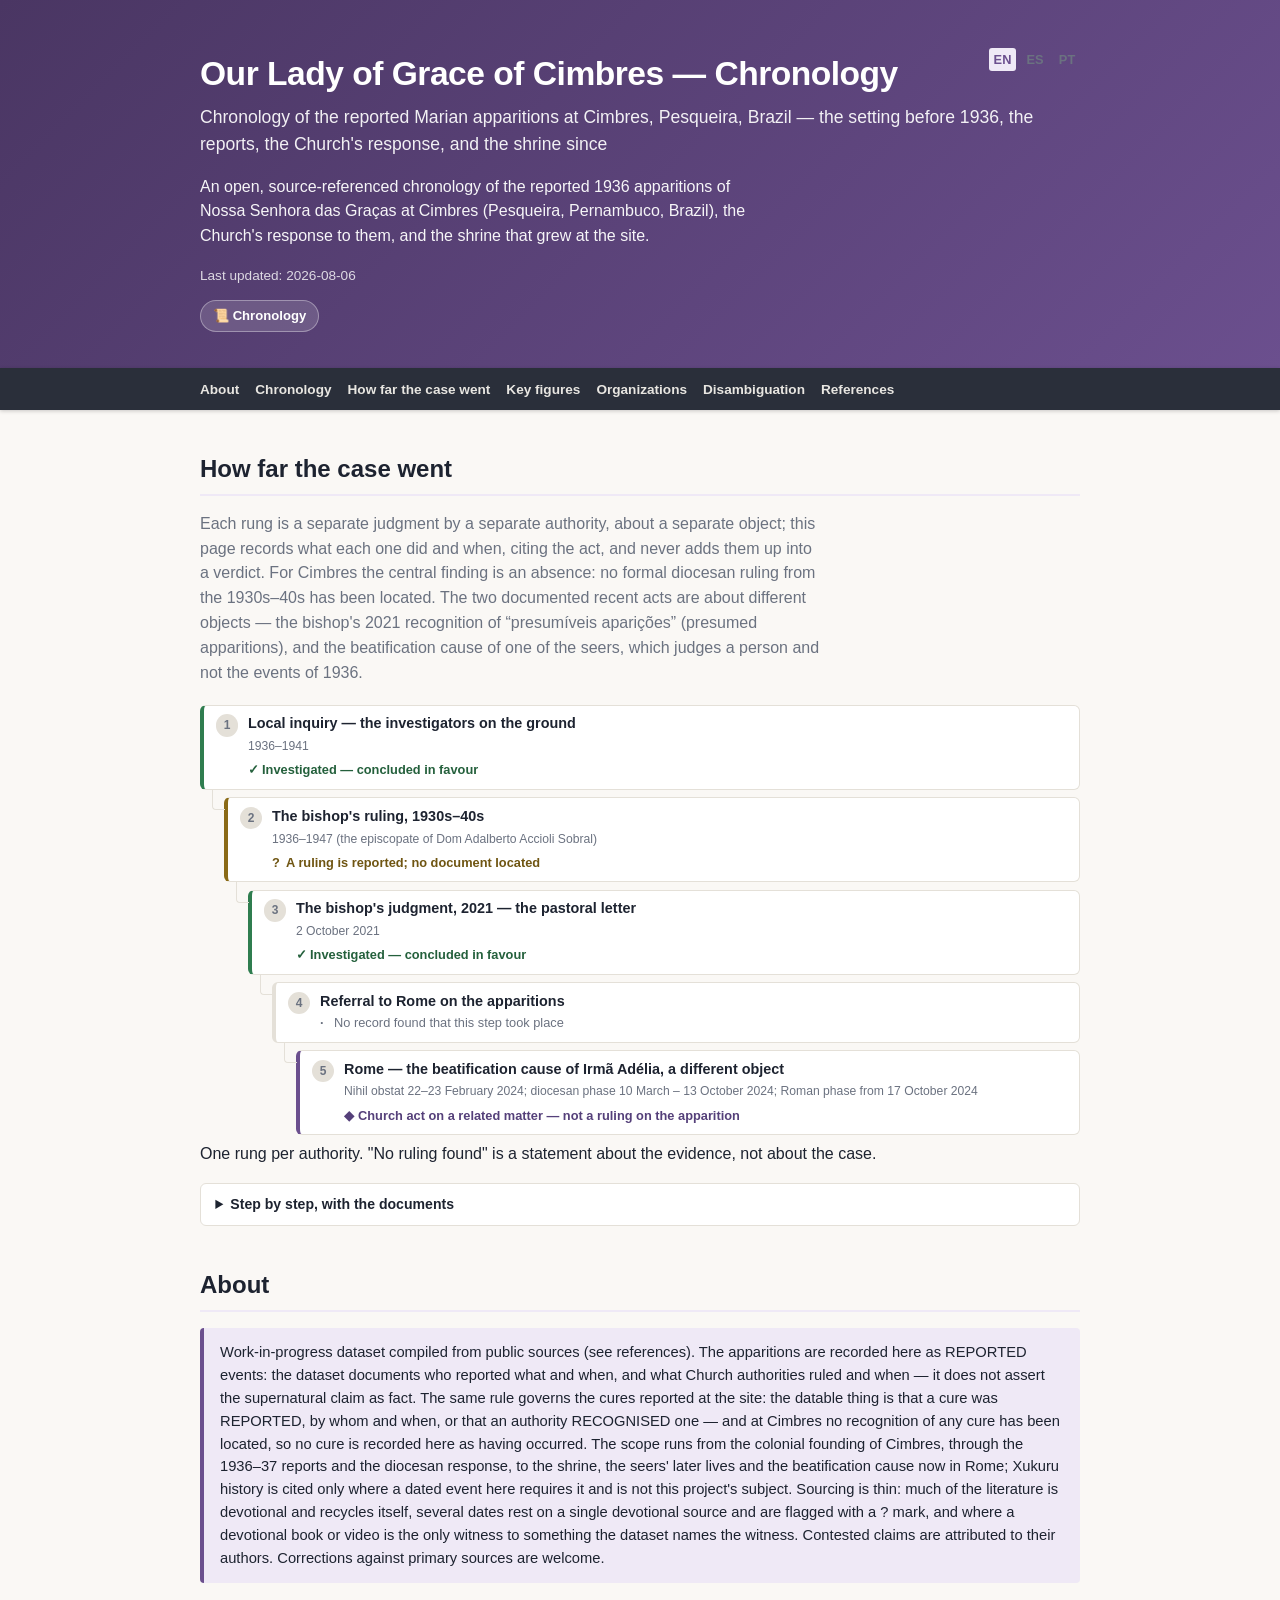
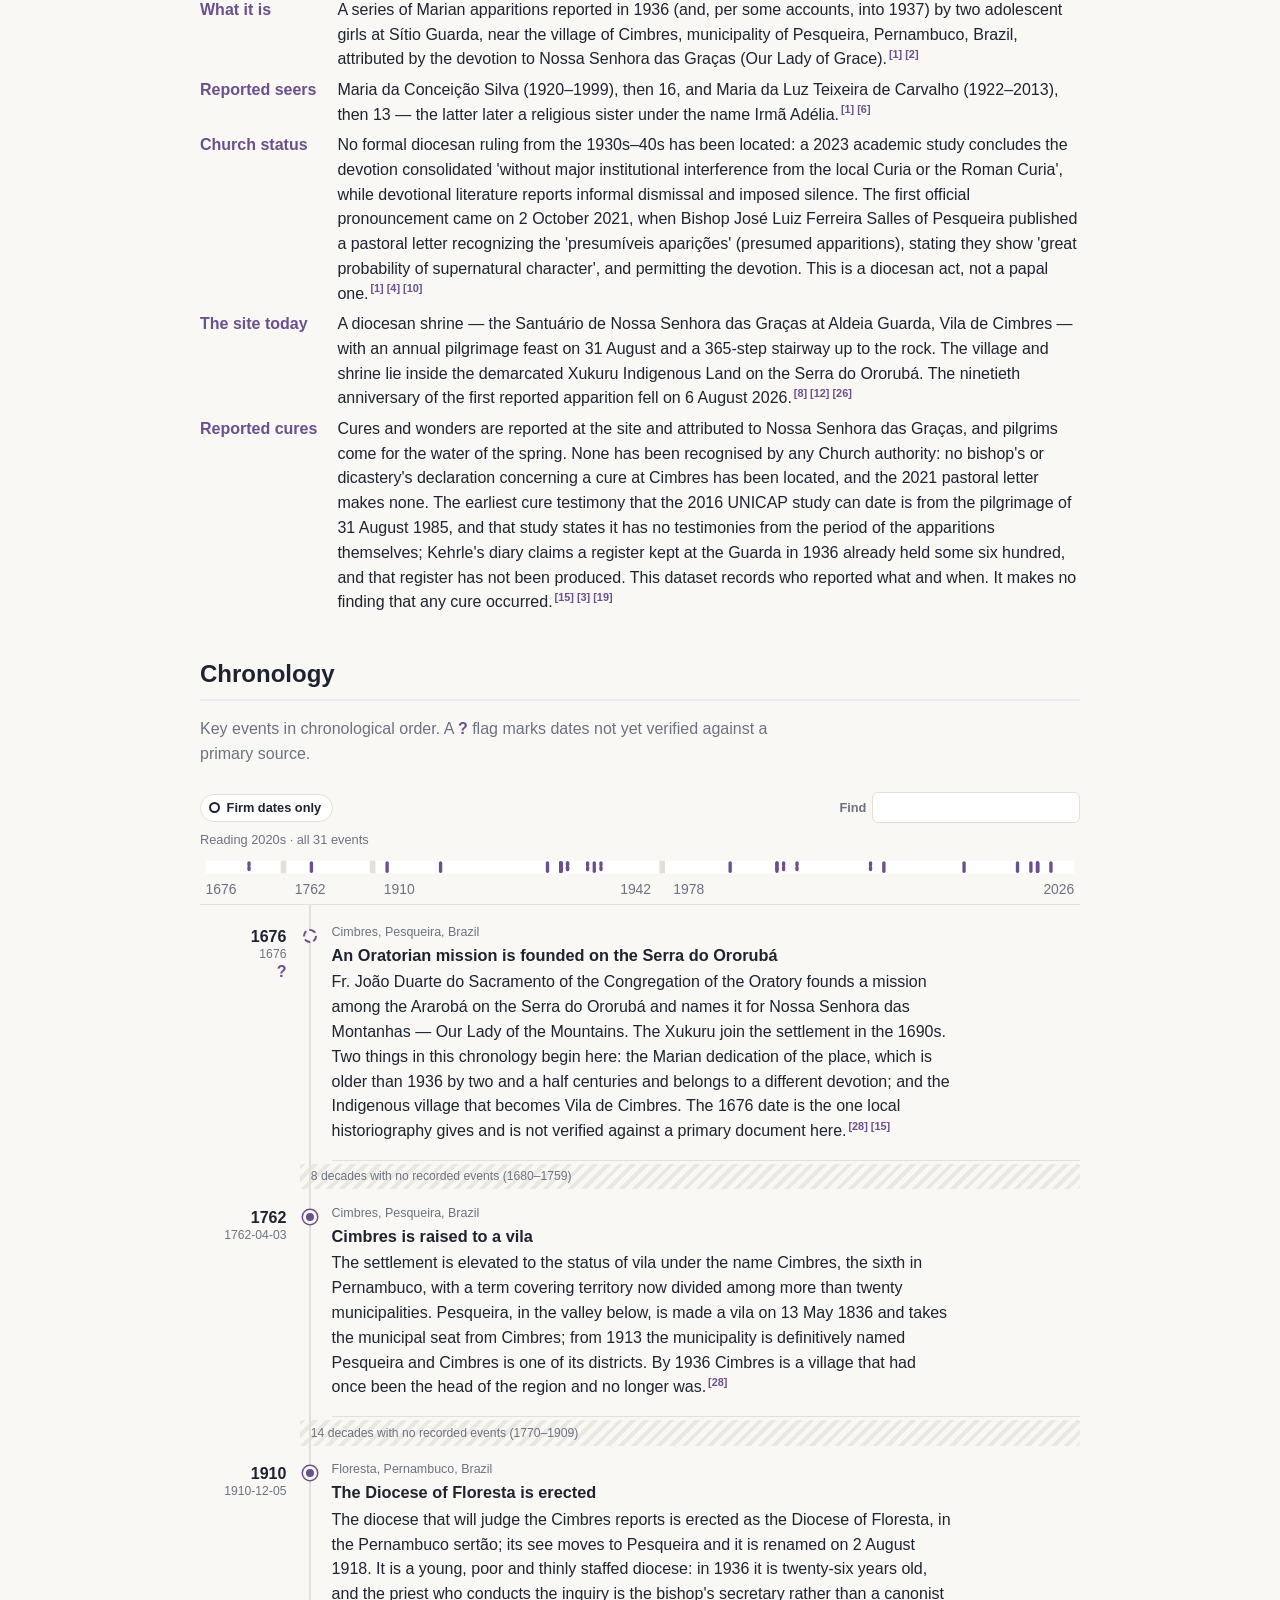
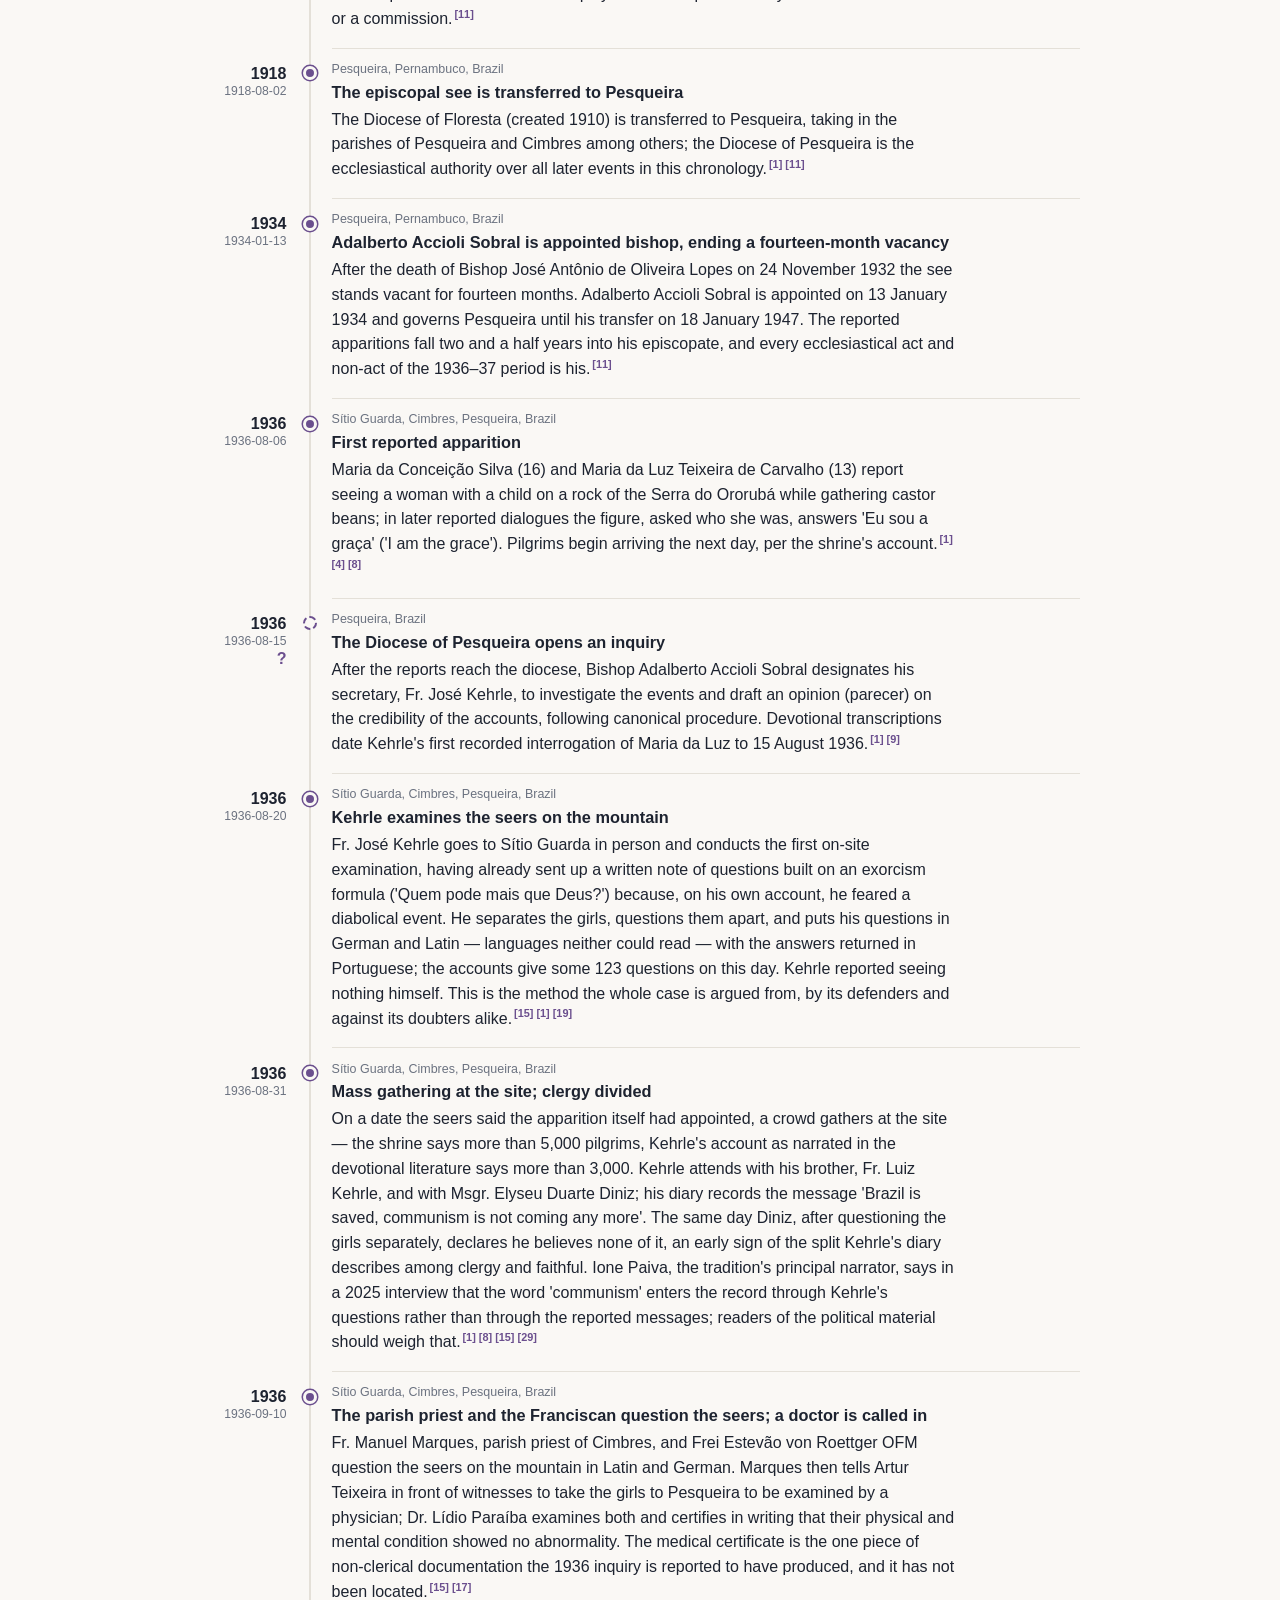
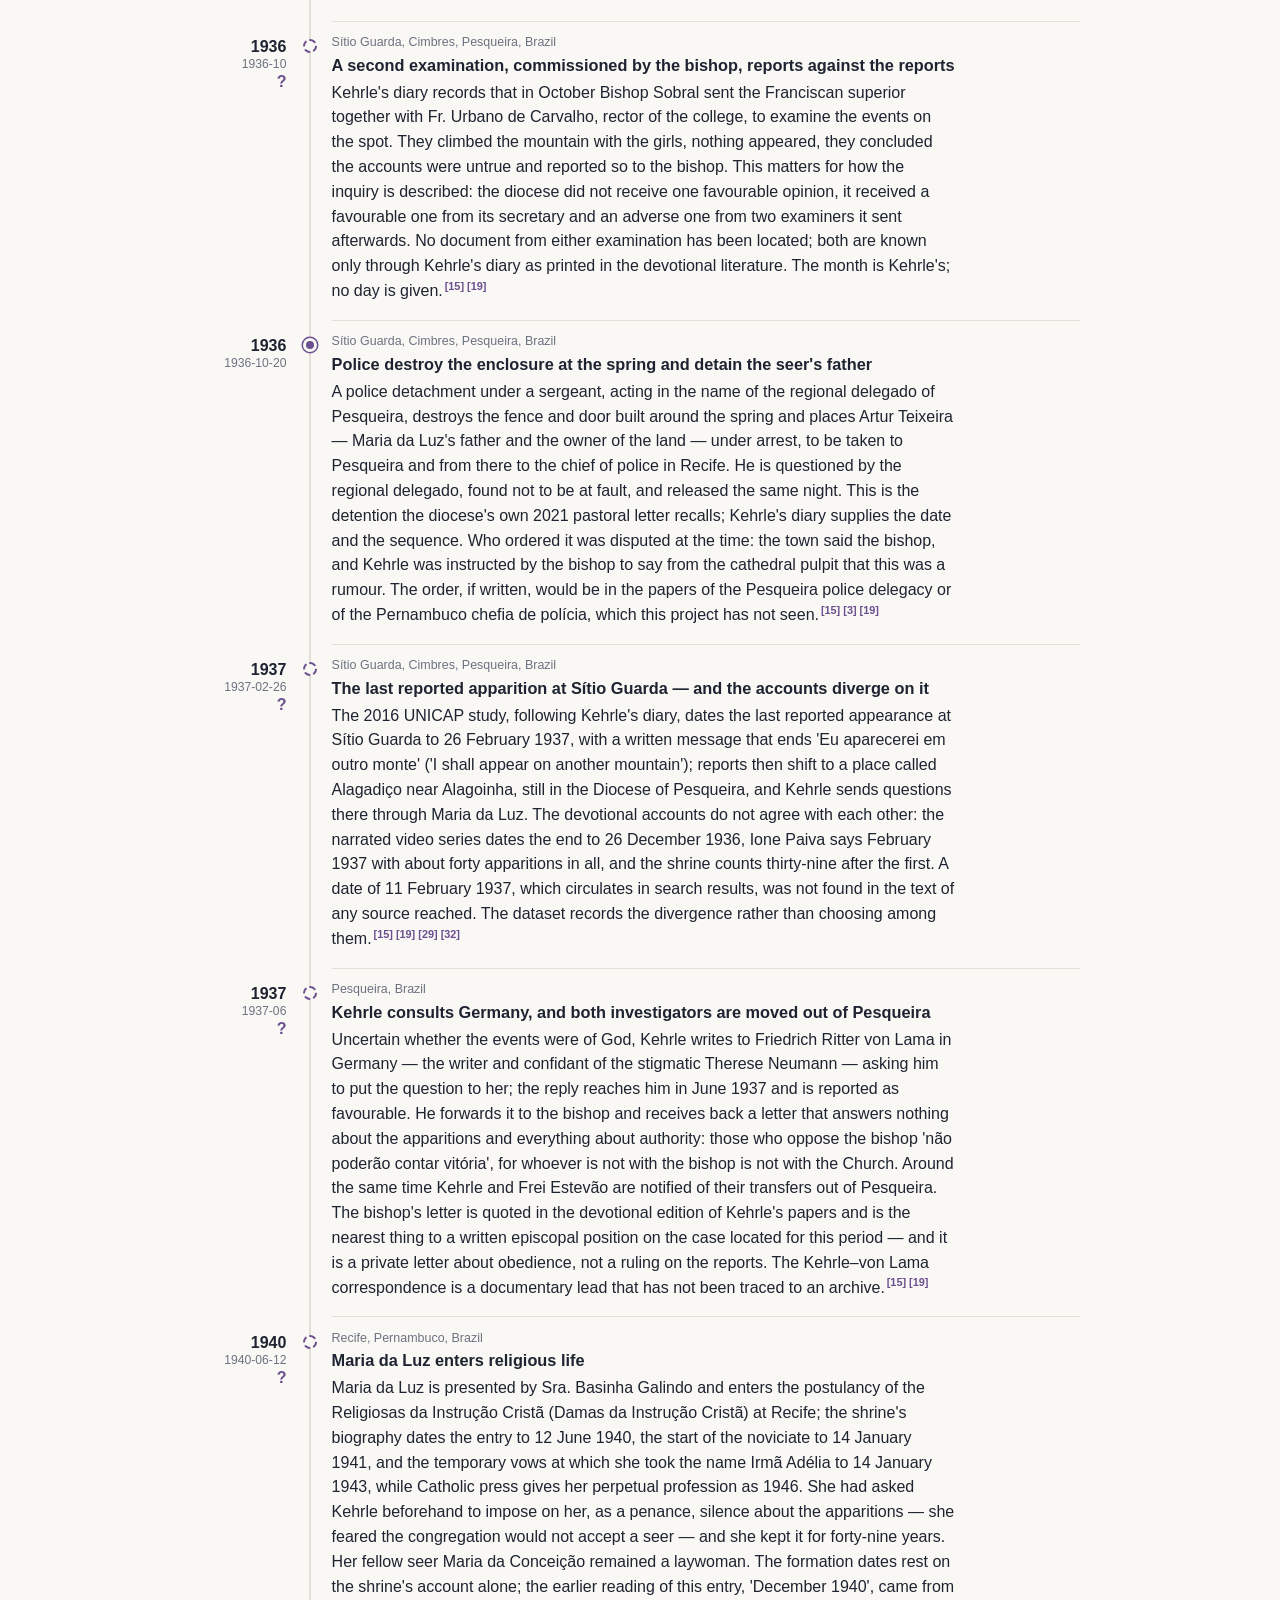
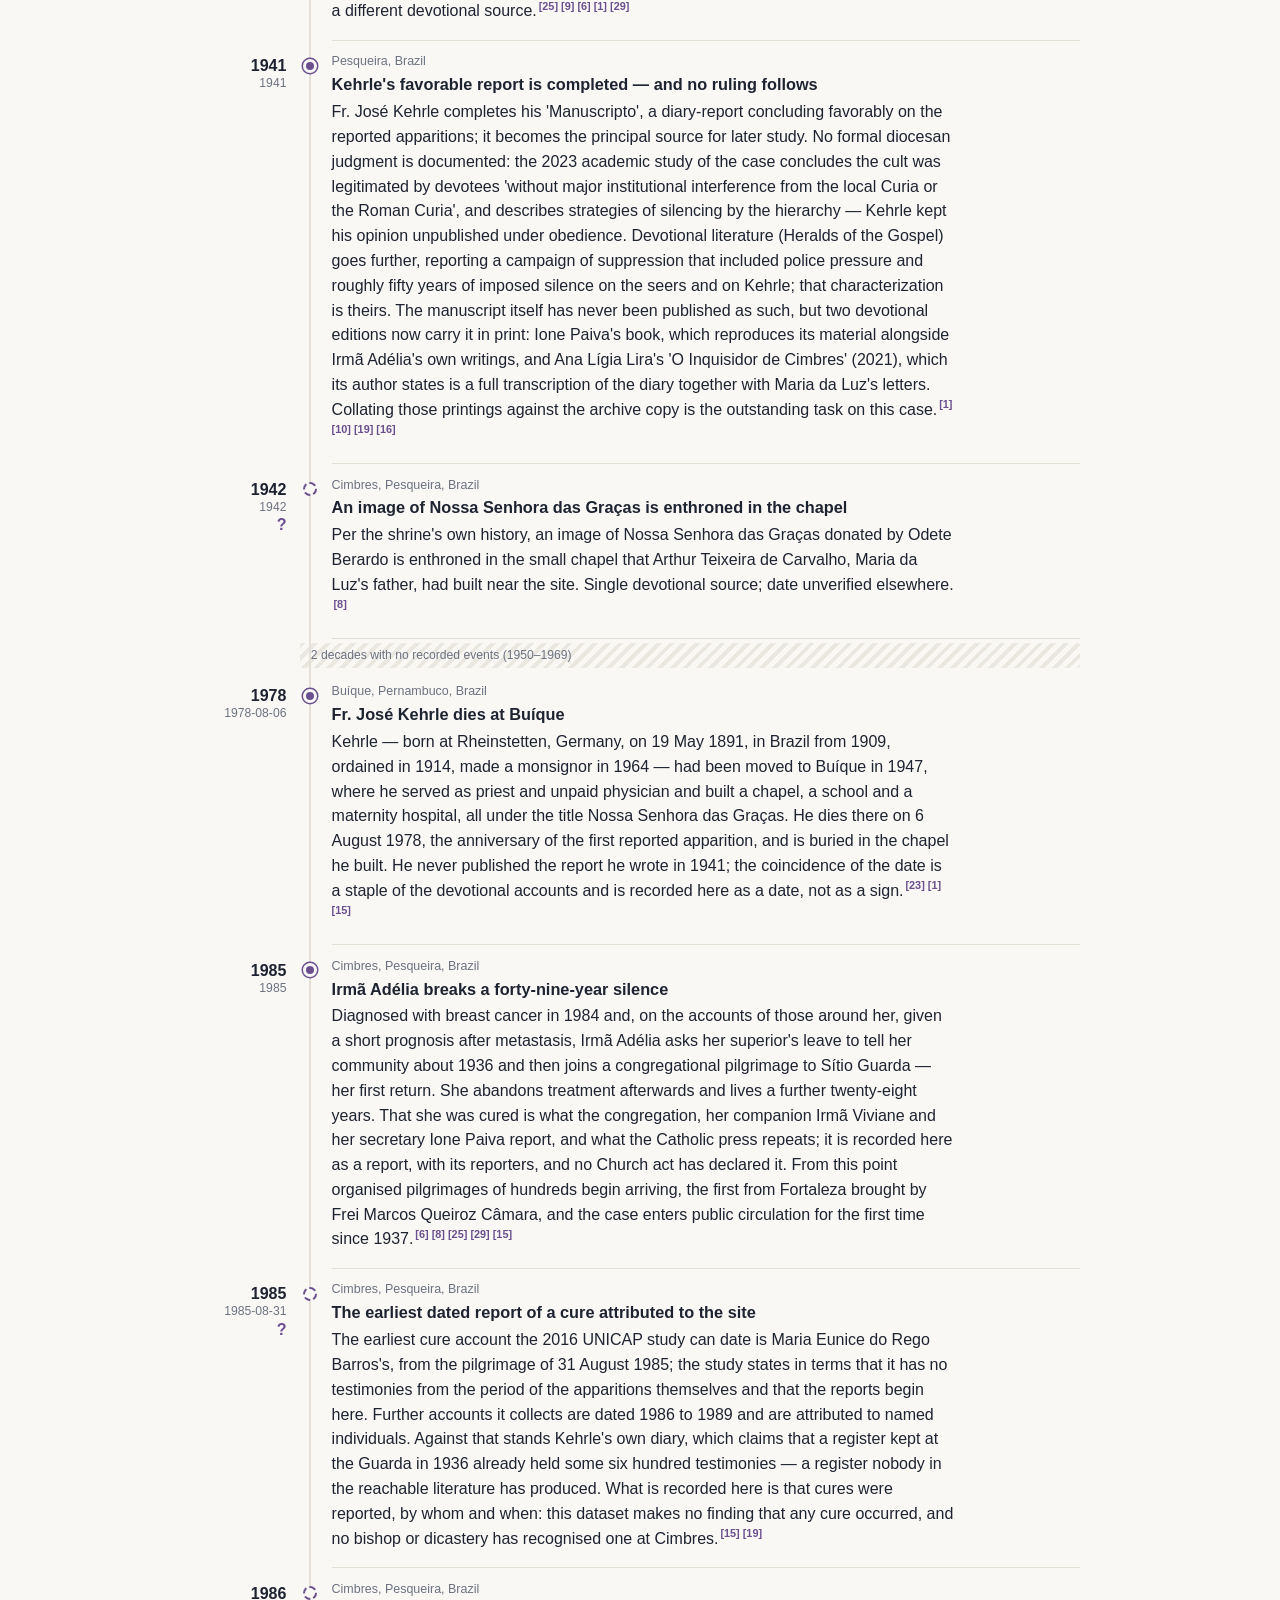
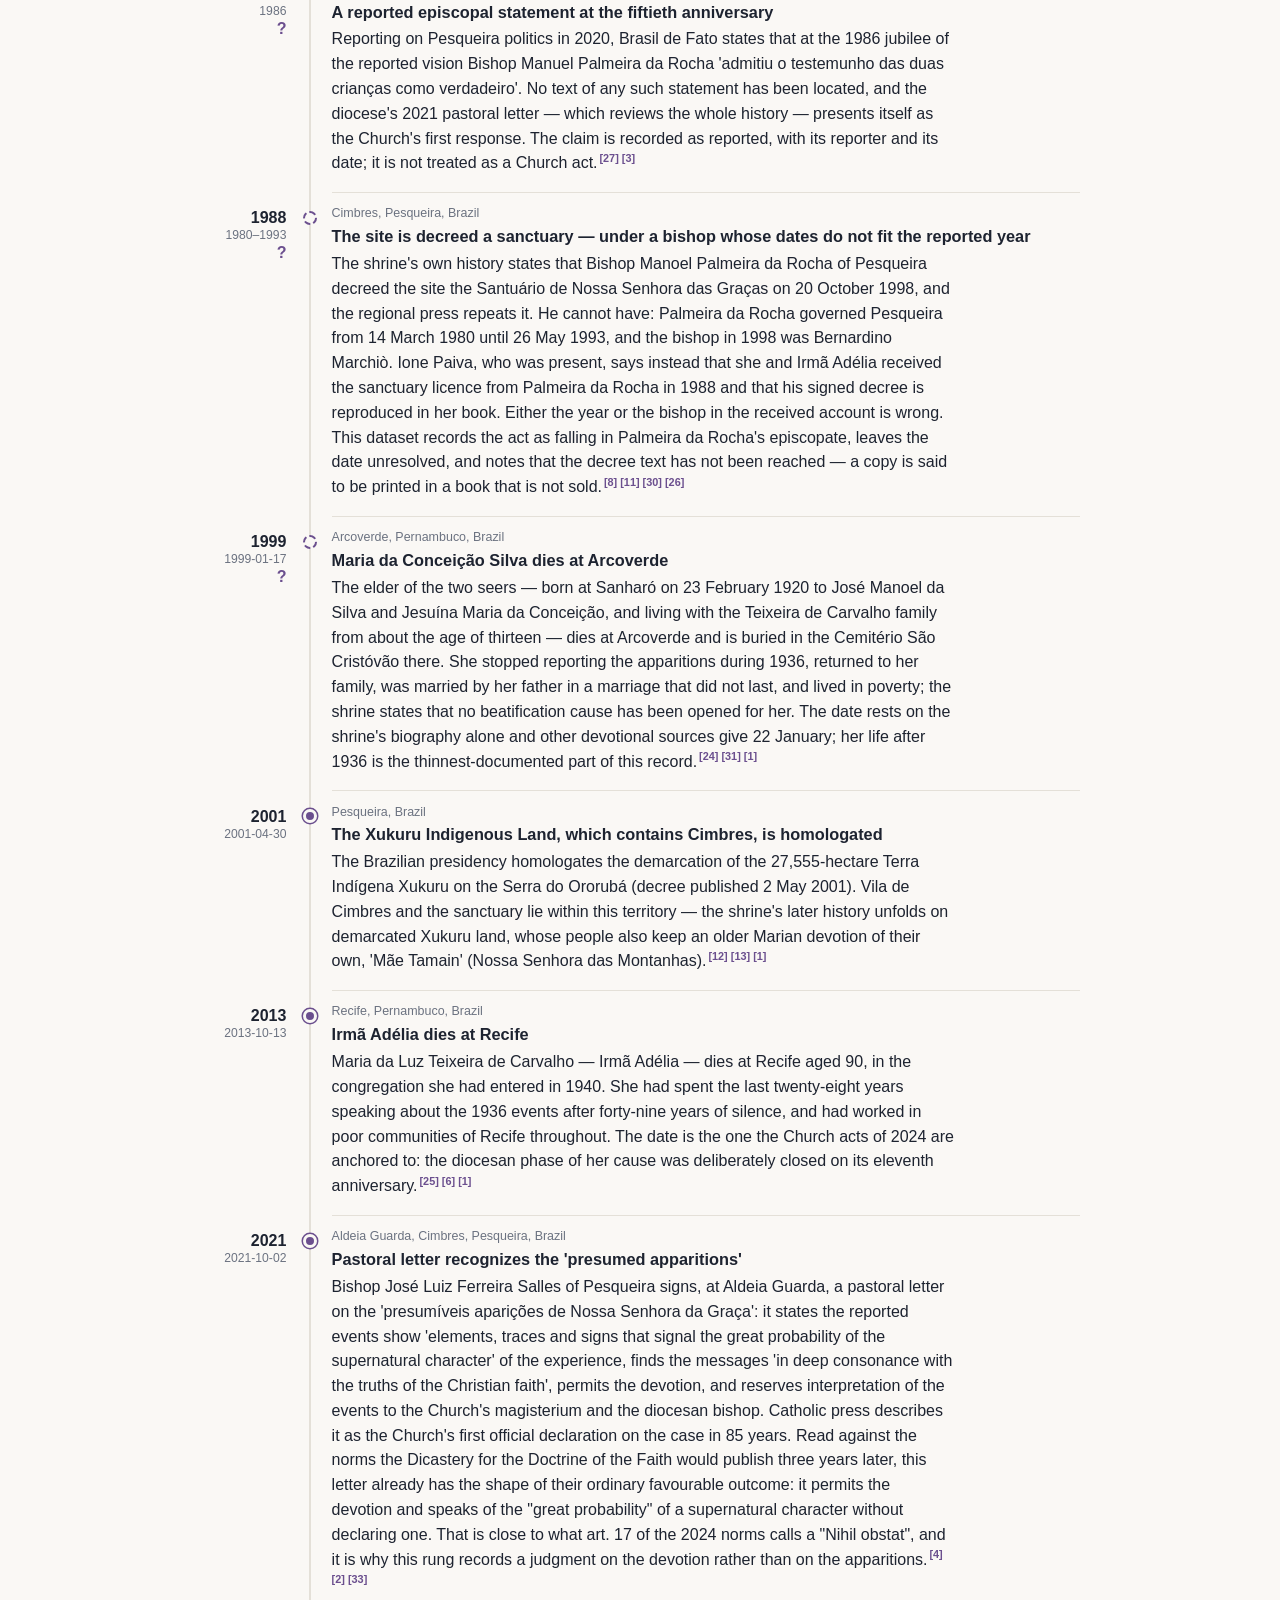
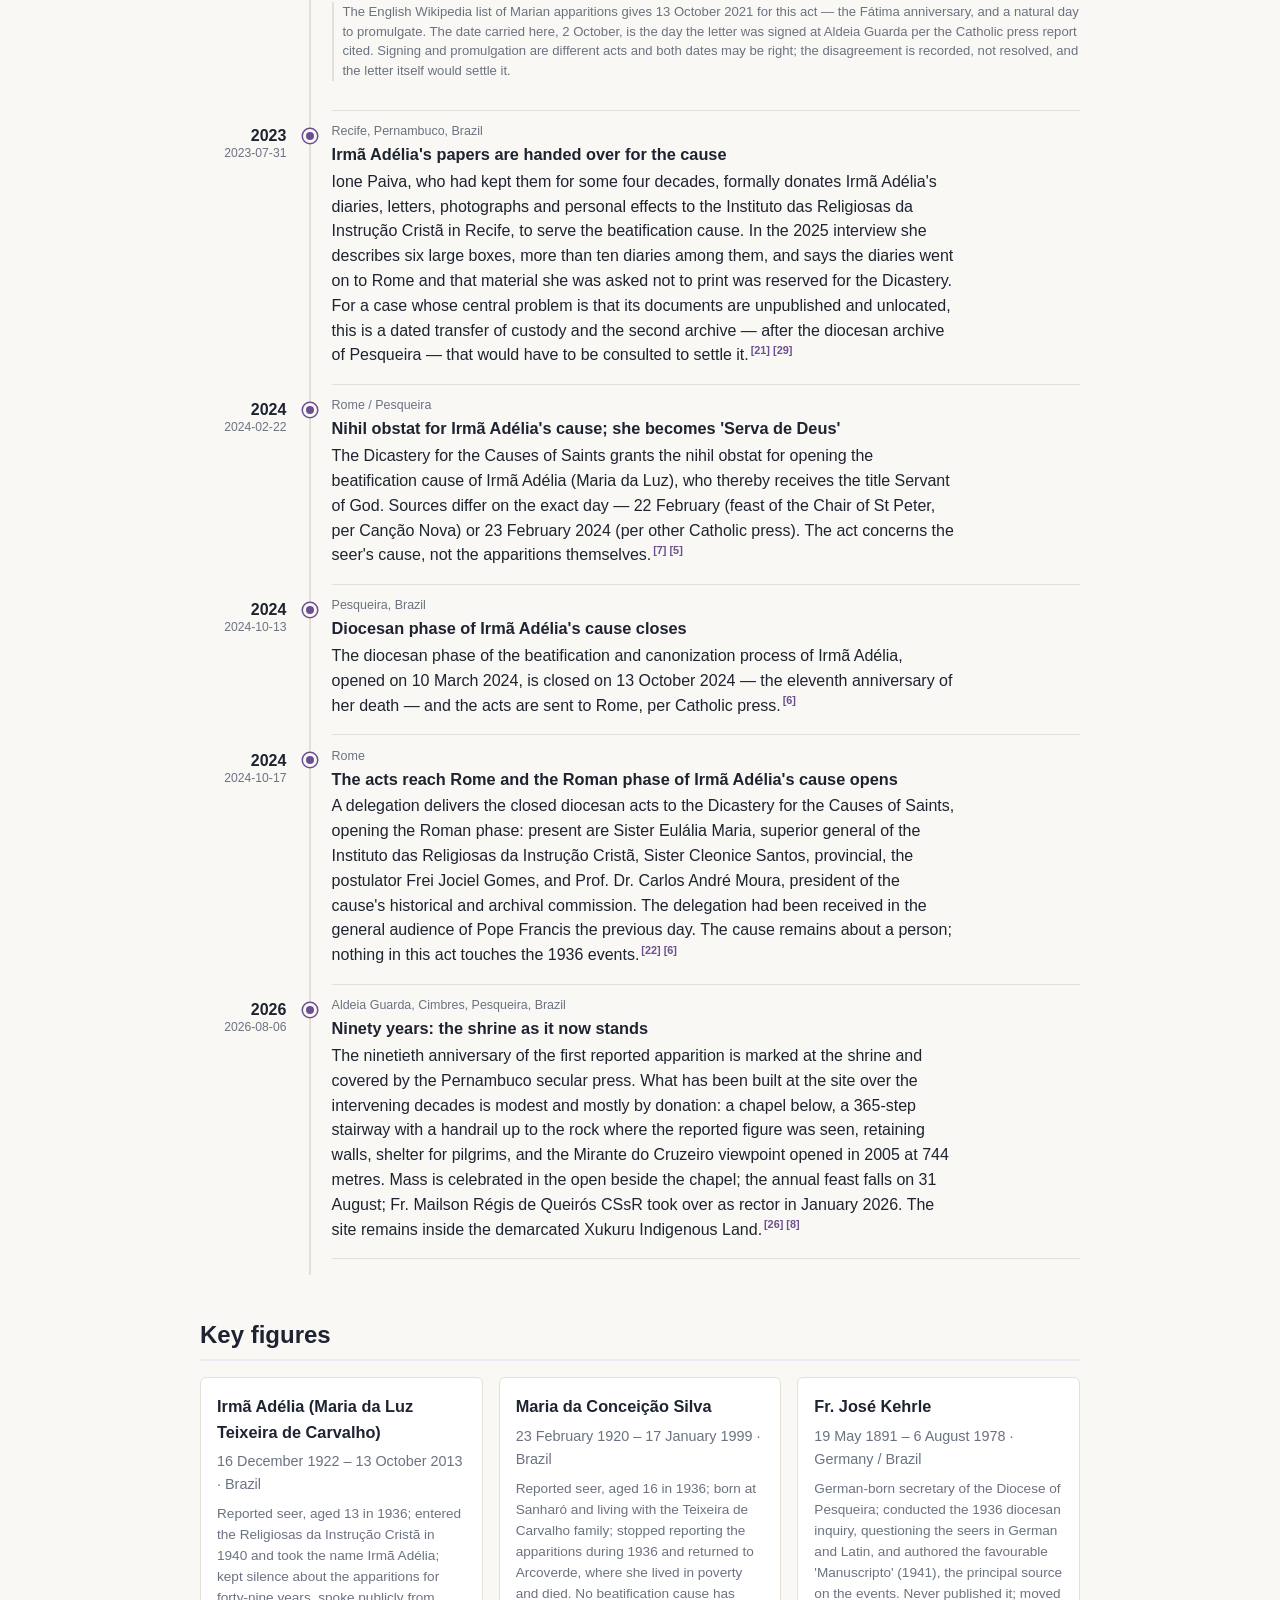
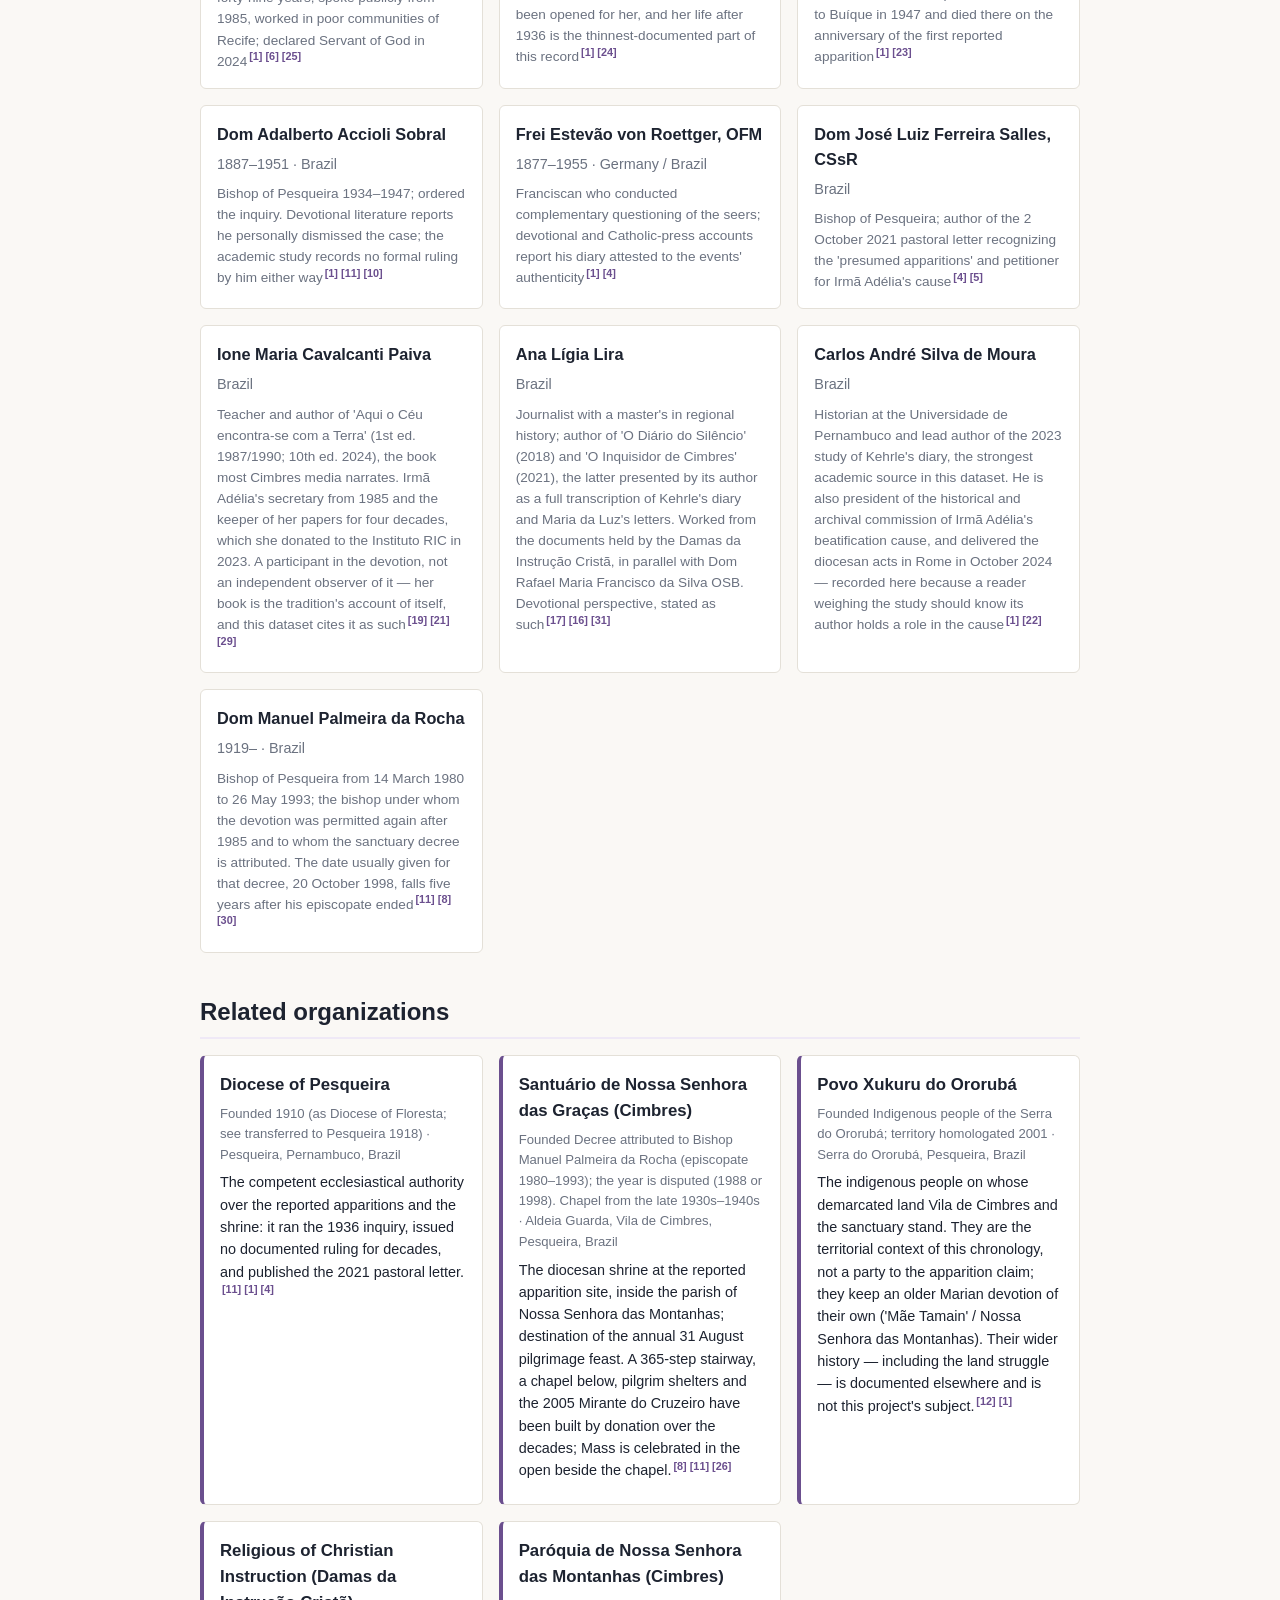
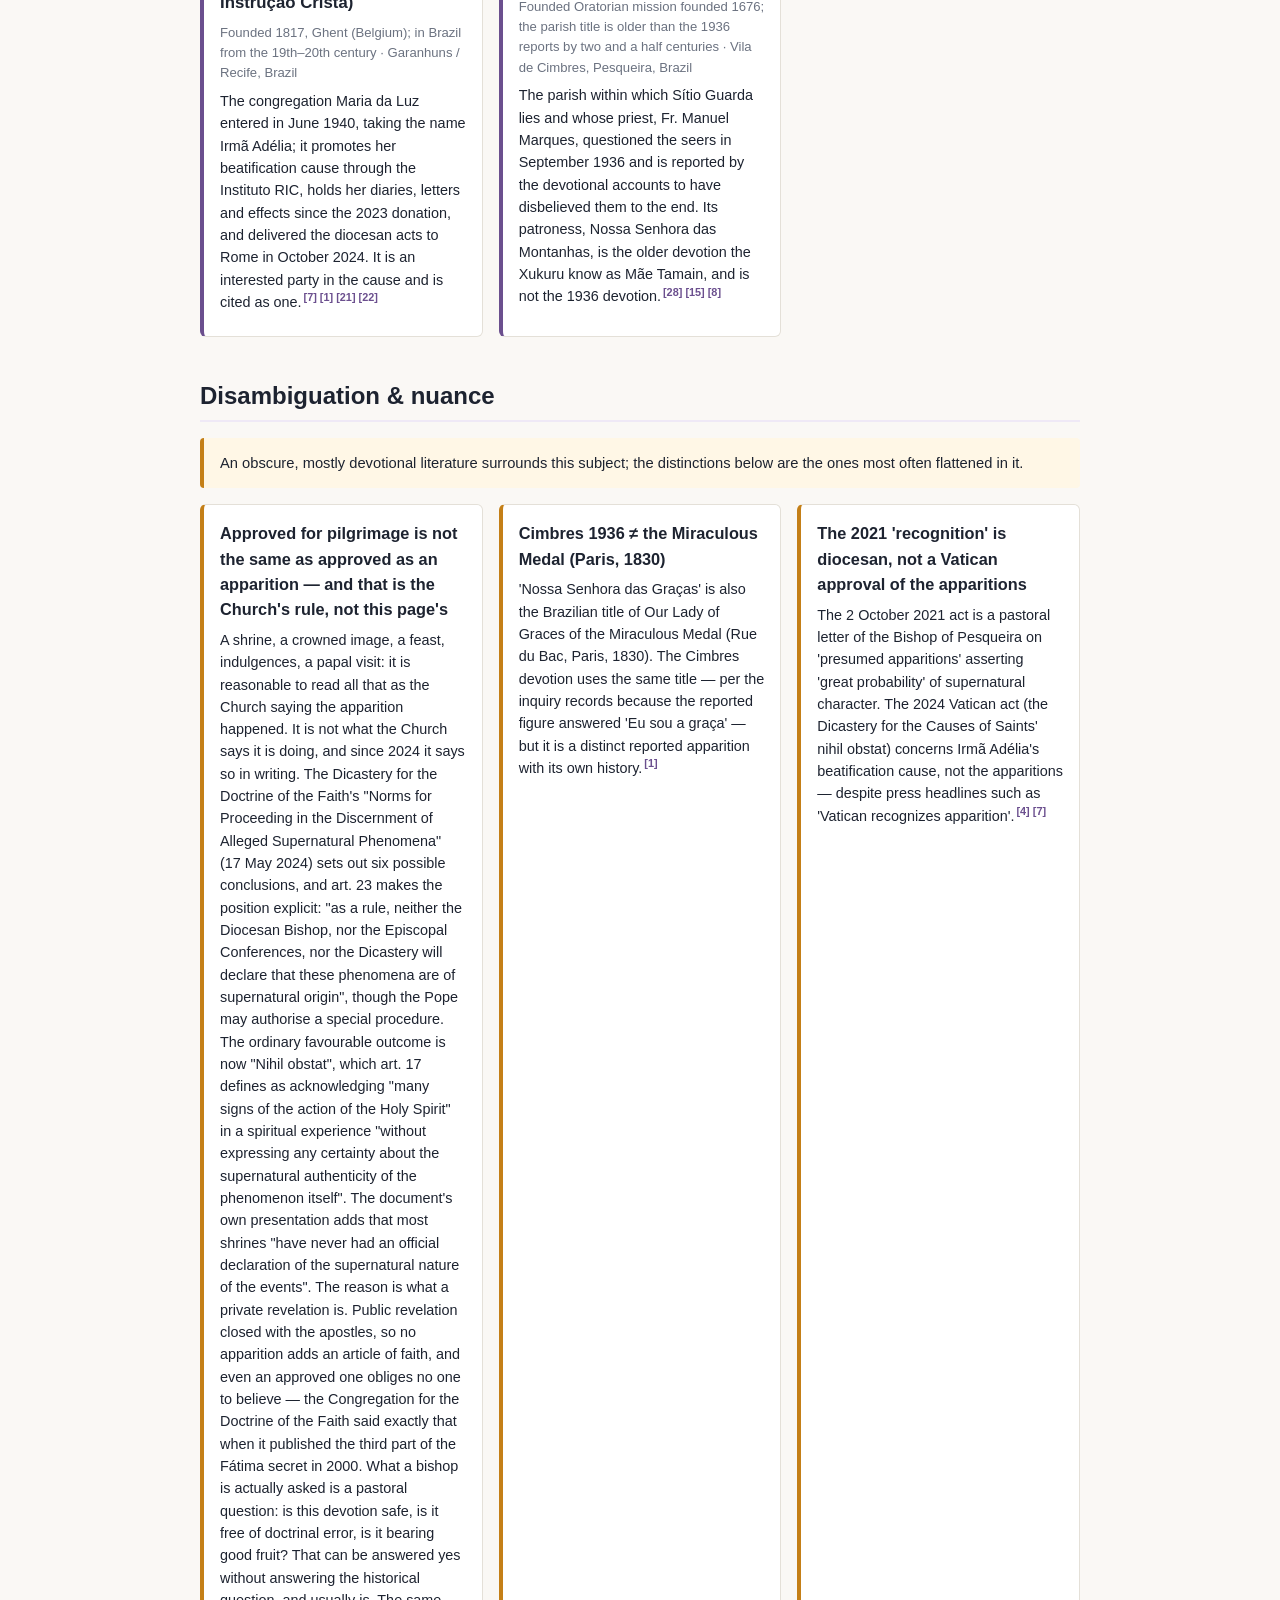
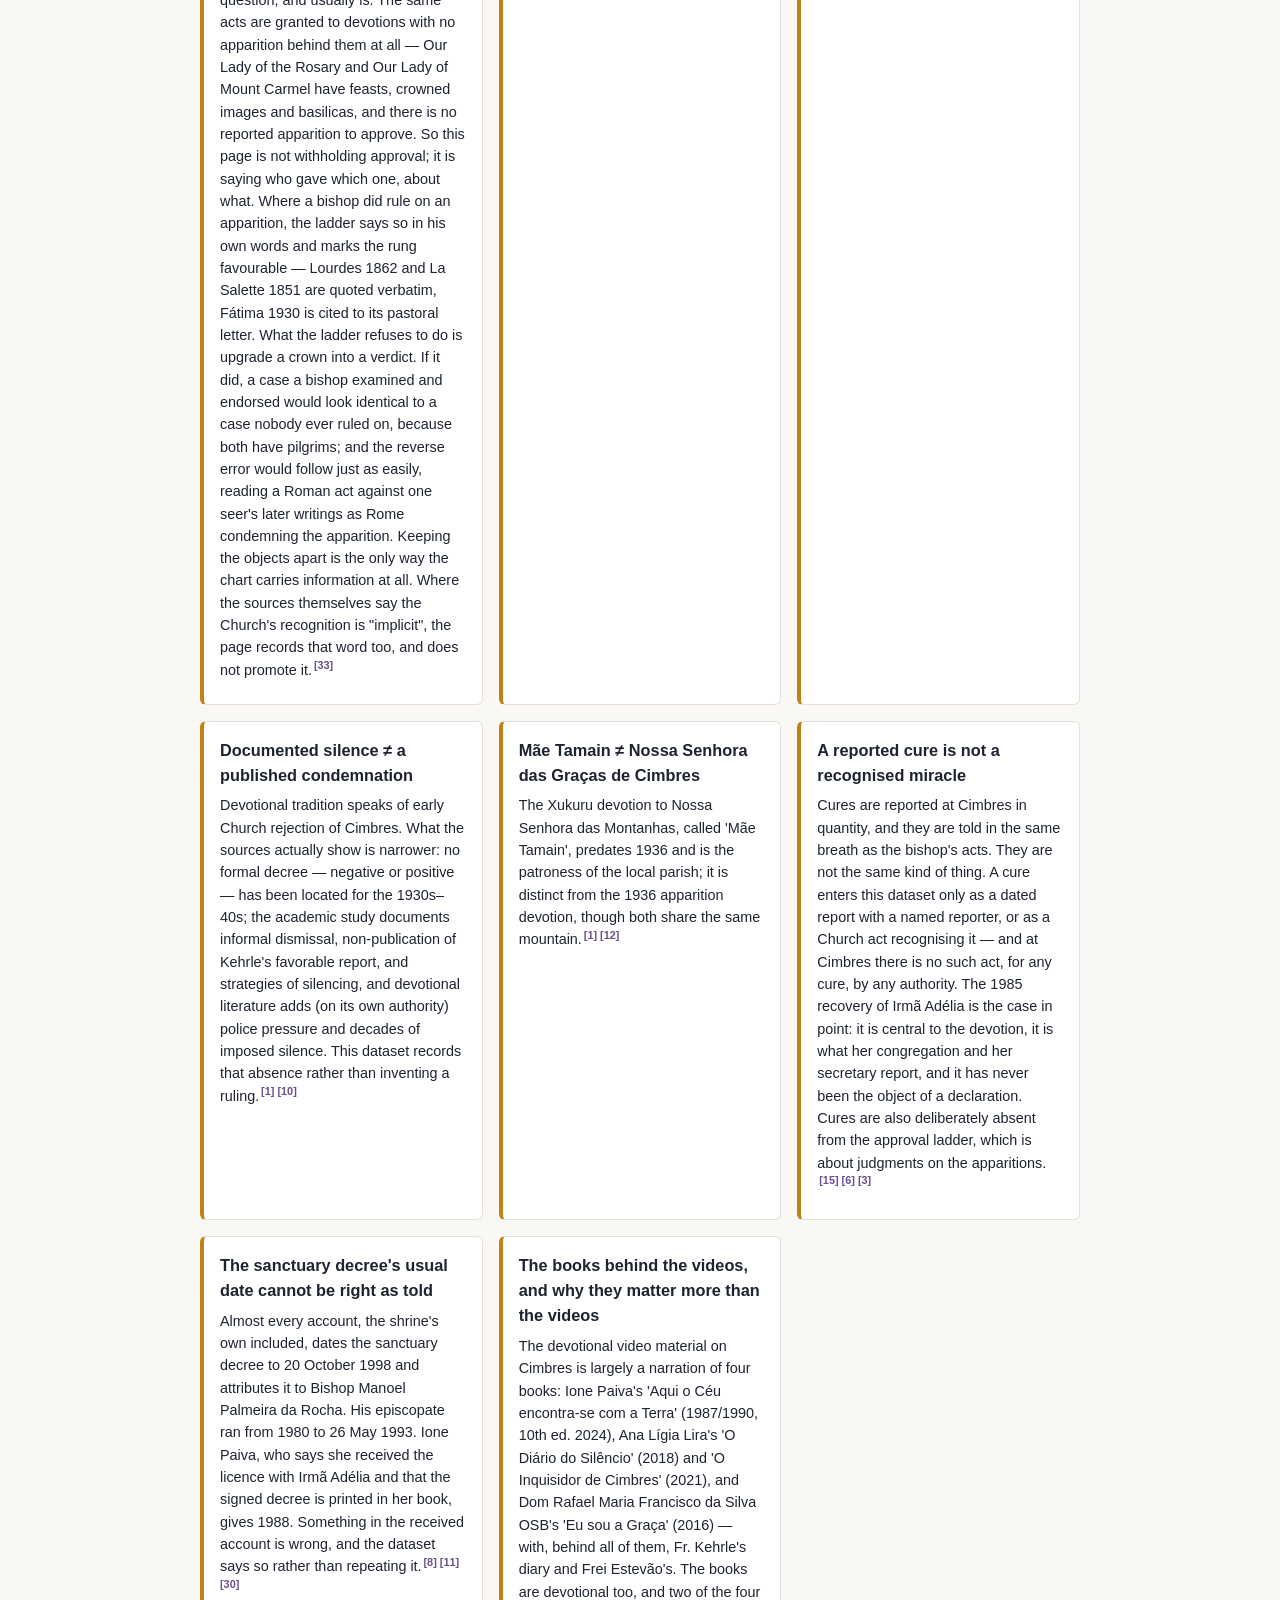
==== commit f527e49c: "Chronology as a time river (#20) Brings the site up to the core template (build.js, validate-data.js" ====
--- a/docs/en/index.html
+++ b/docs/en/index.html
@@ -14,6 +14,7 @@
     gtag('config', 'G-R9LV1QZHVE');
   </script>
   <link rel="stylesheet" href="../styles.css">
+  <script src="../river.js" defer></script>
   <link rel="canonical" href="https://cronologia.github.io/cimbres/en/">
   <link rel="alternate" hreflang="en" href="https://cronologia.github.io/cimbres/en/">
   <link rel="alternate" hreflang="es" href="https://cronologia.github.io/cimbres/es/">
@@ -221,216 +222,308 @@
       </dl>
     </section>
 
-    <section id="chronology">
+    <section id="chronology" class="river">
       <h2>Chronology</h2>
       <p class="section-intro">Key events in chronological order. A <span class="flag">?</span> flag marks
       dates not yet verified against a primary source.</p>
-      <div class="table-scroll">
-      <table class="meetings">
-        <thead>
-          <tr><th>Year</th><th>Date</th><th>Place</th><th>Event</th></tr>
-        </thead>
-        <tbody>
-        <tr class="decade-row" id="decade-1670"><th colspan="4">1670s</th></tr>
-        <tr>
-          <td class="year">1676</td>
-          <td>1676 <span class="flag" title="Date not yet verified against a primary source">?</span></td>
-          <td>Cimbres, Pesqueira, Brazil</td>
-          <td><strong>An Oratorian mission is founded on the Serra do Ororubá</strong> <span class="muted">— Fr. João Duarte do Sacramento of the Congregation of the Oratory founds a mission among the Ararobá on the Serra do Ororubá and names it for Nossa Senhora das Montanhas — Our Lady of the Mountains. The Xukuru join the settlement in the 1690s. Two things in this chronology begin here: the Marian dedication of the place, which is older than 1936 by two and a half centuries and belongs to a different devotion; and the Indigenous village that becomes Vila de Cimbres. The 1676 date is the one local historiography gives and is not verified against a primary document here.</span><sup class="cite"><a href="#ref-28" title="Reference 28">[28]</a> <a href="#ref-15" title="Reference 15">[15]</a></sup></td>
-        </tr>
-        <tr class="decade-row" id="decade-1760"><th colspan="4">1760s</th></tr>
-        <tr>
-          <td class="year">1762</td>
-          <td>1762-04-03</td>
-          <td>Cimbres, Pesqueira, Brazil</td>
-          <td><strong>Cimbres is raised to a vila</strong> <span class="muted">— The settlement is elevated to the status of vila under the name Cimbres, the sixth in Pernambuco, with a term covering territory now divided among more than twenty municipalities. Pesqueira, in the valley below, is made a vila on 13 May 1836 and takes the municipal seat from Cimbres; from 1913 the municipality is definitively named Pesqueira and Cimbres is one of its districts. By 1936 Cimbres is a village that had once been the head of the region and no longer was.</span><sup class="cite"><a href="#ref-28" title="Reference 28">[28]</a></sup></td>
-        </tr>
-        <tr class="decade-row" id="decade-1910"><th colspan="4">1910s</th></tr>
-        <tr>
-          <td class="year">1910</td>
-          <td>1910-12-05</td>
-          <td>Floresta, Pernambuco, Brazil</td>
-          <td><strong>The Diocese of Floresta is erected</strong> <span class="muted">— The diocese that will judge the Cimbres reports is erected as the Diocese of Floresta, in the Pernambuco sertão; its see moves to Pesqueira and it is renamed on 2 August 1918. It is a young, poor and thinly staffed diocese: in 1936 it is twenty-six years old, and the priest who conducts the inquiry is the bishop&#39;s secretary rather than a canonist or a commission.</span><sup class="cite"><a href="#ref-11" title="Reference 11">[11]</a></sup></td>
-        </tr>
-        <tr>
-          <td class="year">1918</td>
-          <td>1918-08-02</td>
-          <td>Pesqueira, Pernambuco, Brazil</td>
-          <td><strong>The episcopal see is transferred to Pesqueira</strong> <span class="muted">— The Diocese of Floresta (created 1910) is transferred to Pesqueira, taking in the parishes of Pesqueira and Cimbres among others; the Diocese of Pesqueira is the ecclesiastical authority over all later events in this chronology.</span><sup class="cite"><a href="#ref-1" title="Reference 1">[1]</a> <a href="#ref-11" title="Reference 11">[11]</a></sup></td>
-        </tr>
-        <tr class="decade-row" id="decade-1930"><th colspan="4">1930s</th></tr>
-        <tr>
-          <td class="year">1934</td>
-          <td>1934-01-13</td>
-          <td>Pesqueira, Pernambuco, Brazil</td>
-          <td><strong>Adalberto Accioli Sobral is appointed bishop, ending a fourteen-month vacancy</strong> <span class="muted">— After the death of Bishop José Antônio de Oliveira Lopes on 24 November 1932 the see stands vacant for fourteen months. Adalberto Accioli Sobral is appointed on 13 January 1934 and governs Pesqueira until his transfer on 18 January 1947. The reported apparitions fall two and a half years into his episcopate, and every ecclesiastical act and non-act of the 1936–37 period is his.</span><sup class="cite"><a href="#ref-11" title="Reference 11">[11]</a></sup></td>
-        </tr>
-        <tr>
-          <td class="year">1936</td>
-          <td>1936-08-06</td>
-          <td>Sítio Guarda, Cimbres, Pesqueira, Brazil</td>
-          <td><strong>First reported apparition</strong> <span class="muted">— Maria da Conceição Silva (16) and Maria da Luz Teixeira de Carvalho (13) report seeing a woman with a child on a rock of the Serra do Ororubá while gathering castor beans; in later reported dialogues the figure, asked who she was, answers &#39;Eu sou a graça&#39; (&#39;I am the grace&#39;). Pilgrims begin arriving the next day, per the shrine&#39;s account.</span><sup class="cite"><a href="#ref-1" title="Reference 1">[1]</a> <a href="#ref-4" title="Reference 4">[4]</a> <a href="#ref-8" title="Reference 8">[8]</a></sup></td>
-        </tr>
-        <tr>
-          <td class="year">1936</td>
-          <td>1936-08-15 <span class="flag" title="Date not yet verified against a primary source">?</span></td>
-          <td>Pesqueira, Brazil</td>
-          <td><strong>The Diocese of Pesqueira opens an inquiry</strong> <span class="muted">— After the reports reach the diocese, Bishop Adalberto Accioli Sobral designates his secretary, Fr. José Kehrle, to investigate the events and draft an opinion (parecer) on the credibility of the accounts, following canonical procedure. Devotional transcriptions date Kehrle&#39;s first recorded interrogation of Maria da Luz to 15 August 1936.</span><sup class="cite"><a href="#ref-1" title="Reference 1">[1]</a> <a href="#ref-9" title="Reference 9">[9]</a></sup></td>
-        </tr>
-        <tr>
-          <td class="year">1936</td>
-          <td>1936-08-20</td>
-          <td>Sítio Guarda, Cimbres, Pesqueira, Brazil</td>
-          <td><strong>Kehrle examines the seers on the mountain</strong> <span class="muted">— Fr. José Kehrle goes to Sítio Guarda in person and conducts the first on-site examination, having already sent up a written note of questions built on an exorcism formula (&#39;Quem pode mais que Deus?&#39;) because, on his own account, he feared a diabolical event. He separates the girls, questions them apart, and puts his questions in German and Latin — languages neither could read — with the answers returned in Portuguese; the accounts give some 123 questions on this day. Kehrle reported seeing nothing himself. This is the method the whole case is argued from, by its defenders and against its doubters alike.</span><sup class="cite"><a href="#ref-15" title="Reference 15">[15]</a> <a href="#ref-1" title="Reference 1">[1]</a> <a href="#ref-19" title="Reference 19">[19]</a></sup></td>
-        </tr>
-        <tr>
-          <td class="year">1936</td>
-          <td>1936-08-31</td>
-          <td>Sítio Guarda, Cimbres, Pesqueira, Brazil</td>
-          <td><strong>Mass gathering at the site; clergy divided</strong> <span class="muted">— On a date the seers said the apparition itself had appointed, a crowd gathers at the site — the shrine says more than 5,000 pilgrims, Kehrle&#39;s account as narrated in the devotional literature says more than 3,000. Kehrle attends with his brother, Fr. Luiz Kehrle, and with Msgr. Elyseu Duarte Diniz; his diary records the message &#39;Brazil is saved, communism is not coming any more&#39;. The same day Diniz, after questioning the girls separately, declares he believes none of it, an early sign of the split Kehrle&#39;s diary describes among clergy and faithful. Ione Paiva, the tradition&#39;s principal narrator, says in a 2025 interview that the word &#39;communism&#39; enters the record through Kehrle&#39;s questions rather than through the reported messages; readers of the political material should weigh that.</span><sup class="cite"><a href="#ref-1" title="Reference 1">[1]</a> <a href="#ref-8" title="Reference 8">[8]</a> <a href="#ref-15" title="Reference 15">[15]</a> <a href="#ref-29" title="Reference 29">[29]</a></sup></td>
-        </tr>
-        <tr>
-          <td class="year">1936</td>
-          <td>1936-09-10</td>
-          <td>Sítio Guarda, Cimbres, Pesqueira, Brazil</td>
-          <td><strong>The parish priest and the Franciscan question the seers; a doctor is called in</strong> <span class="muted">— Fr. Manuel Marques, parish priest of Cimbres, and Frei Estevão von Roettger OFM question the seers on the mountain in Latin and German. Marques then tells Artur Teixeira in front of witnesses to take the girls to Pesqueira to be examined by a physician; Dr. Lídio Paraíba examines both and certifies in writing that their physical and mental condition showed no abnormality. The medical certificate is the one piece of non-clerical documentation the 1936 inquiry is reported to have produced, and it has not been located.</span><sup class="cite"><a href="#ref-15" title="Reference 15">[15]</a> <a href="#ref-17" title="Reference 17">[17]</a></sup></td>
-        </tr>
-        <tr>
-          <td class="year">1936</td>
-          <td>1936-10 <span class="flag" title="Date not yet verified against a primary source">?</span></td>
-          <td>Sítio Guarda, Cimbres, Pesqueira, Brazil</td>
-          <td><strong>A second examination, commissioned by the bishop, reports against the reports</strong> <span class="muted">— Kehrle&#39;s diary records that in October Bishop Sobral sent the Franciscan superior together with Fr. Urbano de Carvalho, rector of the college, to examine the events on the spot. They climbed the mountain with the girls, nothing appeared, they concluded the accounts were untrue and reported so to the bishop. This matters for how the inquiry is described: the diocese did not receive one favourable opinion, it received a favourable one from its secretary and an adverse one from two examiners it sent afterwards. No document from either examination has been located; both are known only through Kehrle&#39;s diary as printed in the devotional literature. The month is Kehrle&#39;s; no day is given.</span><sup class="cite"><a href="#ref-15" title="Reference 15">[15]</a> <a href="#ref-19" title="Reference 19">[19]</a></sup></td>
-        </tr>
-        <tr>
-          <td class="year">1936</td>
-          <td>1936-10-20</td>
-          <td>Sítio Guarda, Cimbres, Pesqueira, Brazil</td>
-          <td><strong>Police destroy the enclosure at the spring and detain the seer&#39;s father</strong> <span class="muted">— A police detachment under a sergeant, acting in the name of the regional delegado of Pesqueira, destroys the fence and door built around the spring and places Artur Teixeira — Maria da Luz&#39;s father and the owner of the land — under arrest, to be taken to Pesqueira and from there to the chief of police in Recife. He is questioned by the regional delegado, found not to be at fault, and released the same night. This is the detention the diocese&#39;s own 2021 pastoral letter recalls; Kehrle&#39;s diary supplies the date and the sequence. Who ordered it was disputed at the time: the town said the bishop, and Kehrle was instructed by the bishop to say from the cathedral pulpit that this was a rumour. The order, if written, would be in the papers of the Pesqueira police delegacy or of the Pernambuco chefia de polícia, which this project has not seen.</span><sup class="cite"><a href="#ref-15" title="Reference 15">[15]</a> <a href="#ref-3" title="Reference 3">[3]</a> <a href="#ref-19" title="Reference 19">[19]</a></sup></td>
-        </tr>
-        <tr>
-          <td class="year">1937</td>
-          <td>1937-02-26 <span class="flag" title="Date not yet verified against a primary source">?</span></td>
-          <td>Sítio Guarda, Cimbres, Pesqueira, Brazil</td>
-          <td><strong>The last reported apparition at Sítio Guarda — and the accounts diverge on it</strong> <span class="muted">— The 2016 UNICAP study, following Kehrle&#39;s diary, dates the last reported appearance at Sítio Guarda to 26 February 1937, with a written message that ends &#39;Eu aparecerei em outro monte&#39; (&#39;I shall appear on another mountain&#39;); reports then shift to a place called Alagadiço near Alagoinha, still in the Diocese of Pesqueira, and Kehrle sends questions there through Maria da Luz. The devotional accounts do not agree with each other: the narrated video series dates the end to 26 December 1936, Ione Paiva says February 1937 with about forty apparitions in all, and the shrine counts thirty-nine after the first. A date of 11 February 1937, which circulates in search results, was not found in the text of any source reached. The dataset records the divergence rather than choosing among them.</span><sup class="cite"><a href="#ref-15" title="Reference 15">[15]</a> <a href="#ref-19" title="Reference 19">[19]</a> <a href="#ref-29" title="Reference 29">[29]</a> <a href="#ref-32" title="Reference 32">[32]</a></sup></td>
-        </tr>
-        <tr>
-          <td class="year">1937</td>
-          <td>1937-06 <span class="flag" title="Date not yet verified against a primary source">?</span></td>
-          <td>Pesqueira, Brazil</td>
-          <td><strong>Kehrle consults Germany, and both investigators are moved out of Pesqueira</strong> <span class="muted">— Uncertain whether the events were of God, Kehrle writes to Friedrich Ritter von Lama in Germany — the writer and confidant of the stigmatic Therese Neumann — asking him to put the question to her; the reply reaches him in June 1937 and is reported as favourable. He forwards it to the bishop and receives back a letter that answers nothing about the apparitions and everything about authority: those who oppose the bishop &#39;não poderão contar vitória&#39;, for whoever is not with the bishop is not with the Church. Around the same time Kehrle and Frei Estevão are notified of their transfers out of Pesqueira. The bishop&#39;s letter is quoted in the devotional edition of Kehrle&#39;s papers and is the nearest thing to a written episcopal position on the case located for this period — and it is a private letter about obedience, not a ruling on the reports. The Kehrle–von Lama correspondence is a documentary lead that has not been traced to an archive.</span><sup class="cite"><a href="#ref-15" title="Reference 15">[15]</a> <a href="#ref-19" title="Reference 19">[19]</a></sup></td>
-        </tr>
-        <tr class="decade-row" id="decade-1940"><th colspan="4">1940s</th></tr>
-        <tr>
-          <td class="year">1940</td>
-          <td>1940-06-12 <span class="flag" title="Date not yet verified against a primary source">?</span></td>
-          <td>Recife, Pernambuco, Brazil</td>
-          <td><strong>Maria da Luz enters religious life</strong> <span class="muted">— Maria da Luz is presented by Sra. Basinha Galindo and enters the postulancy of the Religiosas da Instrução Cristã (Damas da Instrução Cristã) at Recife; the shrine&#39;s biography dates the entry to 12 June 1940, the start of the noviciate to 14 January 1941, and the temporary vows at which she took the name Irmã Adélia to 14 January 1943, while Catholic press gives her perpetual profession as 1946. She had asked Kehrle beforehand to impose on her, as a penance, silence about the apparitions — she feared the congregation would not accept a seer — and she kept it for forty-nine years. Her fellow seer Maria da Conceição remained a laywoman. The formation dates rest on the shrine&#39;s account alone; the earlier reading of this entry, &#39;December 1940&#39;, came from a different devotional source.</span><sup class="cite"><a href="#ref-25" title="Reference 25">[25]</a> <a href="#ref-9" title="Reference 9">[9]</a> <a href="#ref-6" title="Reference 6">[6]</a> <a href="#ref-1" title="Reference 1">[1]</a> <a href="#ref-29" title="Reference 29">[29]</a></sup></td>
-        </tr>
-        <tr>
-          <td class="year">1941</td>
-          <td>1941</td>
-          <td>Pesqueira, Brazil</td>
-          <td><strong>Kehrle&#39;s favorable report is completed — and no ruling follows</strong> <span class="muted">— Fr. José Kehrle completes his &#39;Manuscripto&#39;, a diary-report concluding favorably on the reported apparitions; it becomes the principal source for later study. No formal diocesan judgment is documented: the 2023 academic study of the case concludes the cult was legitimated by devotees &#39;without major institutional interference from the local Curia or the Roman Curia&#39;, and describes strategies of silencing by the hierarchy — Kehrle kept his opinion unpublished under obedience. Devotional literature (Heralds of the Gospel) goes further, reporting a campaign of suppression that included police pressure and roughly fifty years of imposed silence on the seers and on Kehrle; that characterization is theirs. The manuscript itself has never been published as such, but two devotional editions now carry it in print: Ione Paiva&#39;s book, which reproduces its material alongside Irmã Adélia&#39;s own writings, and Ana Lígia Lira&#39;s &#39;O Inquisidor de Cimbres&#39; (2021), which its author states is a full transcription of the diary together with Maria da Luz&#39;s letters. Collating those printings against the archive copy is the outstanding task on this case.</span><sup class="cite"><a href="#ref-1" title="Reference 1">[1]</a> <a href="#ref-10" title="Reference 10">[10]</a> <a href="#ref-19" title="Reference 19">[19]</a> <a href="#ref-16" title="Reference 16">[16]</a></sup></td>
-        </tr>
-        <tr>
-          <td class="year">1942</td>
-          <td>1942 <span class="flag" title="Date not yet verified against a primary source">?</span></td>
-          <td>Cimbres, Pesqueira, Brazil</td>
-          <td><strong>An image of Nossa Senhora das Graças is enthroned in the chapel</strong> <span class="muted">— Per the shrine&#39;s own history, an image of Nossa Senhora das Graças donated by Odete Berardo is enthroned in the small chapel that Arthur Teixeira de Carvalho, Maria da Luz&#39;s father, had built near the site. Single devotional source; date unverified elsewhere.</span><sup class="cite"><a href="#ref-8" title="Reference 8">[8]</a></sup></td>
-        </tr>
-        <tr class="decade-row" id="decade-1970"><th colspan="4">1970s</th></tr>
-        <tr>
-          <td class="year">1978</td>
-          <td>1978-08-06</td>
-          <td>Buíque, Pernambuco, Brazil</td>
-          <td><strong>Fr. José Kehrle dies at Buíque</strong> <span class="muted">— Kehrle — born at Rheinstetten, Germany, on 19 May 1891, in Brazil from 1909, ordained in 1914, made a monsignor in 1964 — had been moved to Buíque in 1947, where he served as priest and unpaid physician and built a chapel, a school and a maternity hospital, all under the title Nossa Senhora das Graças. He dies there on 6 August 1978, the anniversary of the first reported apparition, and is buried in the chapel he built. He never published the report he wrote in 1941; the coincidence of the date is a staple of the devotional accounts and is recorded here as a date, not as a sign.</span><sup class="cite"><a href="#ref-23" title="Reference 23">[23]</a> <a href="#ref-1" title="Reference 1">[1]</a> <a href="#ref-15" title="Reference 15">[15]</a></sup></td>
-        </tr>
-        <tr class="decade-row" id="decade-1980"><th colspan="4">1980s</th></tr>
-        <tr>
-          <td class="year">1985</td>
-          <td>1985</td>
-          <td>Cimbres, Pesqueira, Brazil</td>
-          <td><strong>Irmã Adélia breaks a forty-nine-year silence</strong> <span class="muted">— Diagnosed with breast cancer in 1984 and, on the accounts of those around her, given a short prognosis after metastasis, Irmã Adélia asks her superior&#39;s leave to tell her community about 1936 and then joins a congregational pilgrimage to Sítio Guarda — her first return. She abandons treatment afterwards and lives a further twenty-eight years. That she was cured is what the congregation, her companion Irmã Viviane and her secretary Ione Paiva report, and what the Catholic press repeats; it is recorded here as a report, with its reporters, and no Church act has declared it. From this point organised pilgrimages of hundreds begin arriving, the first from Fortaleza brought by Frei Marcos Queiroz Câmara, and the case enters public circulation for the first time since 1937.</span><sup class="cite"><a href="#ref-6" title="Reference 6">[6]</a> <a href="#ref-8" title="Reference 8">[8]</a> <a href="#ref-25" title="Reference 25">[25]</a> <a href="#ref-29" title="Reference 29">[29]</a> <a href="#ref-15" title="Reference 15">[15]</a></sup></td>
-        </tr>
-        <tr>
-          <td class="year">1985</td>
-          <td>1985-08-31 <span class="flag" title="Date not yet verified against a primary source">?</span></td>
-          <td>Cimbres, Pesqueira, Brazil</td>
-          <td><strong>The earliest dated report of a cure attributed to the site</strong> <span class="muted">— The earliest cure account the 2016 UNICAP study can date is Maria Eunice do Rego Barros&#39;s, from the pilgrimage of 31 August 1985; the study states in terms that it has no testimonies from the period of the apparitions themselves and that the reports begin here. Further accounts it collects are dated 1986 to 1989 and are attributed to named individuals. Against that stands Kehrle&#39;s own diary, which claims that a register kept at the Guarda in 1936 already held some six hundred testimonies — a register nobody in the reachable literature has produced. What is recorded here is that cures were reported, by whom and when: this dataset makes no finding that any cure occurred, and no bishop or dicastery has recognised one at Cimbres.</span><sup class="cite"><a href="#ref-15" title="Reference 15">[15]</a> <a href="#ref-19" title="Reference 19">[19]</a></sup></td>
-        </tr>
-        <tr>
-          <td class="year">1986</td>
-          <td>1986 <span class="flag" title="Date not yet verified against a primary source">?</span></td>
-          <td>Cimbres, Pesqueira, Brazil</td>
-          <td><strong>A reported episcopal statement at the fiftieth anniversary</strong> <span class="muted">— Reporting on Pesqueira politics in 2020, Brasil de Fato states that at the 1986 jubilee of the reported vision Bishop Manuel Palmeira da Rocha &#39;admitiu o testemunho das duas crianças como verdadeiro&#39;. No text of any such statement has been located, and the diocese&#39;s 2021 pastoral letter — which reviews the whole history — presents itself as the Church&#39;s first response. The claim is recorded as reported, with its reporter and its date; it is not treated as a Church act.</span><sup class="cite"><a href="#ref-27" title="Reference 27">[27]</a> <a href="#ref-3" title="Reference 3">[3]</a></sup></td>
-        </tr>
-        <tr>
-          <td class="year">1988</td>
-          <td>1980–1993 <span class="flag" title="Date not yet verified against a primary source">?</span></td>
-          <td>Cimbres, Pesqueira, Brazil</td>
-          <td><strong>The site is decreed a sanctuary — under a bishop whose dates do not fit the reported year</strong> <span class="muted">— The shrine&#39;s own history states that Bishop Manoel Palmeira da Rocha of Pesqueira decreed the site the Santuário de Nossa Senhora das Graças on 20 October 1998, and the regional press repeats it. He cannot have: Palmeira da Rocha governed Pesqueira from 14 March 1980 until 26 May 1993, and the bishop in 1998 was Bernardino Marchiò. Ione Paiva, who was present, says instead that she and Irmã Adélia received the sanctuary licence from Palmeira da Rocha in 1988 and that his signed decree is reproduced in her book. Either the year or the bishop in the received account is wrong. This dataset records the act as falling in Palmeira da Rocha&#39;s episcopate, leaves the date unresolved, and notes that the decree text has not been reached — a copy is said to be printed in a book that is not sold.</span><sup class="cite"><a href="#ref-8" title="Reference 8">[8]</a> <a href="#ref-11" title="Reference 11">[11]</a> <a href="#ref-30" title="Reference 30">[30]</a> <a href="#ref-26" title="Reference 26">[26]</a></sup></td>
-        </tr>
-        <tr class="decade-row" id="decade-1990"><th colspan="4">1990s</th></tr>
-        <tr>
-          <td class="year">1999</td>
-          <td>1999-01-17 <span class="flag" title="Date not yet verified against a primary source">?</span></td>
-          <td>Arcoverde, Pernambuco, Brazil</td>
-          <td><strong>Maria da Conceição Silva dies at Arcoverde</strong> <span class="muted">— The elder of the two seers — born at Sanharó on 23 February 1920 to José Manoel da Silva and Jesuína Maria da Conceição, and living with the Teixeira de Carvalho family from about the age of thirteen — dies at Arcoverde and is buried in the Cemitério São Cristóvão there. She stopped reporting the apparitions during 1936, returned to her family, was married by her father in a marriage that did not last, and lived in poverty; the shrine states that no beatification cause has been opened for her. The date rests on the shrine&#39;s biography alone and other devotional sources give 22 January; her life after 1936 is the thinnest-documented part of this record.</span><sup class="cite"><a href="#ref-24" title="Reference 24">[24]</a> <a href="#ref-31" title="Reference 31">[31]</a> <a href="#ref-1" title="Reference 1">[1]</a></sup></td>
-        </tr>
-        <tr class="decade-row" id="decade-2000"><th colspan="4">2000s</th></tr>
-        <tr>
-          <td class="year">2001</td>
-          <td>2001-04-30</td>
-          <td>Pesqueira, Brazil</td>
-          <td><strong>The Xukuru Indigenous Land, which contains Cimbres, is homologated</strong> <span class="muted">— The Brazilian presidency homologates the demarcation of the 27,555-hectare Terra Indígena Xukuru on the Serra do Ororubá (decree published 2 May 2001). Vila de Cimbres and the sanctuary lie within this territory — the shrine&#39;s later history unfolds on demarcated Xukuru land, whose people also keep an older Marian devotion of their own, &#39;Mãe Tamain&#39; (Nossa Senhora das Montanhas).</span><sup class="cite"><a href="#ref-12" title="Reference 12">[12]</a> <a href="#ref-13" title="Reference 13">[13]</a> <a href="#ref-1" title="Reference 1">[1]</a></sup></td>
-        </tr>
-        <tr class="decade-row" id="decade-2010"><th colspan="4">2010s</th></tr>
-        <tr>
-          <td class="year">2013</td>
-          <td>2013-10-13</td>
-          <td>Recife, Pernambuco, Brazil</td>
-          <td><strong>Irmã Adélia dies at Recife</strong> <span class="muted">— Maria da Luz Teixeira de Carvalho — Irmã Adélia — dies at Recife aged 90, in the congregation she had entered in 1940. She had spent the last twenty-eight years speaking about the 1936 events after forty-nine years of silence, and had worked in poor communities of Recife throughout. The date is the one the Church acts of 2024 are anchored to: the diocesan phase of her cause was deliberately closed on its eleventh anniversary.</span><sup class="cite"><a href="#ref-25" title="Reference 25">[25]</a> <a href="#ref-6" title="Reference 6">[6]</a> <a href="#ref-1" title="Reference 1">[1]</a></sup></td>
-        </tr>
-        <tr class="decade-row" id="decade-2020"><th colspan="4">2020s</th></tr>
-        <tr>
-          <td class="year">2021</td>
-          <td>2021-10-02</td>
-          <td>Aldeia Guarda, Cimbres, Pesqueira, Brazil</td>
-          <td><strong>Pastoral letter recognizes the &#39;presumed apparitions&#39;</strong> <span class="muted">— Bishop José Luiz Ferreira Salles of Pesqueira signs, at Aldeia Guarda, a pastoral letter on the &#39;presumíveis aparições de Nossa Senhora da Graça&#39;: it states the reported events show &#39;elements, traces and signs that signal the great probability of the supernatural character&#39; of the experience, finds the messages &#39;in deep consonance with the truths of the Christian faith&#39;, permits the devotion, and reserves interpretation of the events to the Church&#39;s magisterium and the diocesan bishop. Catholic press describes it as the Church&#39;s first official declaration on the case in 85 years. Read against the norms the Dicastery for the Doctrine of the Faith would publish three years later, this letter already has the shape of their ordinary favourable outcome: it permits the devotion and speaks of the &quot;great probability&quot; of a supernatural character without declaring one. That is close to what art. 17 of the 2024 norms calls a &quot;Nihil obstat&quot;, and it is why this rung records a judgment on the devotion rather than on the apparitions.</span><sup class="cite"><a href="#ref-4" title="Reference 4">[4]</a> <a href="#ref-2" title="Reference 2">[2]</a> <a href="#ref-33" title="Reference 33">[33]</a></sup><span class="date-note">The English Wikipedia list of Marian apparitions gives 13 October 2021 for this act — the Fátima anniversary, and a natural day to promulgate. The date carried here, 2 October, is the day the letter was signed at Aldeia Guarda per the Catholic press report cited. Signing and promulgation are different acts and both dates may be right; the disagreement is recorded, not resolved, and the letter itself would settle it.</span></td>
-        </tr>
-        <tr>
-          <td class="year">2023</td>
-          <td>2023-07-31</td>
-          <td>Recife, Pernambuco, Brazil</td>
-          <td><strong>Irmã Adélia&#39;s papers are handed over for the cause</strong> <span class="muted">— Ione Paiva, who had kept them for some four decades, formally donates Irmã Adélia&#39;s diaries, letters, photographs and personal effects to the Instituto das Religiosas da Instrução Cristã in Recife, to serve the beatification cause. In the 2025 interview she describes six large boxes, more than ten diaries among them, and says the diaries went on to Rome and that material she was asked not to print was reserved for the Dicastery. For a case whose central problem is that its documents are unpublished and unlocated, this is a dated transfer of custody and the second archive — after the diocesan archive of Pesqueira — that would have to be consulted to settle it.</span><sup class="cite"><a href="#ref-21" title="Reference 21">[21]</a> <a href="#ref-29" title="Reference 29">[29]</a></sup></td>
-        </tr>
-        <tr>
-          <td class="year">2024</td>
-          <td>2024-02-22</td>
-          <td>Rome / Pesqueira</td>
-          <td><strong>Nihil obstat for Irmã Adélia&#39;s cause; she becomes &#39;Serva de Deus&#39;</strong> <span class="muted">— The Dicastery for the Causes of Saints grants the nihil obstat for opening the beatification cause of Irmã Adélia (Maria da Luz), who thereby receives the title Servant of God. Sources differ on the exact day — 22 February (feast of the Chair of St Peter, per Canção Nova) or 23 February 2024 (per other Catholic press). The act concerns the seer&#39;s cause, not the apparitions themselves.</span><sup class="cite"><a href="#ref-7" title="Reference 7">[7]</a> <a href="#ref-5" title="Reference 5">[5]</a></sup></td>
-        </tr>
-        <tr>
-          <td class="year">2024</td>
-          <td>2024-10-13</td>
-          <td>Pesqueira, Brazil</td>
-          <td><strong>Diocesan phase of Irmã Adélia&#39;s cause closes</strong> <span class="muted">— The diocesan phase of the beatification and canonization process of Irmã Adélia, opened on 10 March 2024, is closed on 13 October 2024 — the eleventh anniversary of her death — and the acts are sent to Rome, per Catholic press.</span><sup class="cite"><a href="#ref-6" title="Reference 6">[6]</a></sup></td>
-        </tr>
-        <tr>
-          <td class="year">2024</td>
-          <td>2024-10-17</td>
-          <td>Rome</td>
-          <td><strong>The acts reach Rome and the Roman phase of Irmã Adélia&#39;s cause opens</strong> <span class="muted">— A delegation delivers the closed diocesan acts to the Dicastery for the Causes of Saints, opening the Roman phase: present are Sister Eulália Maria, superior general of the Instituto das Religiosas da Instrução Cristã, Sister Cleonice Santos, provincial, the postulator Frei Jociel Gomes, and Prof. Dr. Carlos André Moura, president of the cause&#39;s historical and archival commission. The delegation had been received in the general audience of Pope Francis the previous day. The cause remains about a person; nothing in this act touches the 1936 events.</span><sup class="cite"><a href="#ref-22" title="Reference 22">[22]</a> <a href="#ref-6" title="Reference 6">[6]</a></sup></td>
-        </tr>
-        <tr>
-          <td class="year">2026</td>
-          <td>2026-08-06</td>
-          <td>Aldeia Guarda, Cimbres, Pesqueira, Brazil</td>
-          <td><strong>Ninety years: the shrine as it now stands</strong> <span class="muted">— The ninetieth anniversary of the first reported apparition is marked at the shrine and covered by the Pernambuco secular press. What has been built at the site over the intervening decades is modest and mostly by donation: a chapel below, a 365-step stairway with a handrail up to the rock where the reported figure was seen, retaining walls, shelter for pilgrims, and the Mirante do Cruzeiro viewpoint opened in 2005 at 744 metres. Mass is celebrated in the open beside the chapel; the annual feast falls on 31 August; Fr. Mailson Régis de Queirós CSsR took over as rector in January 2026. The site remains inside the demarcated Xukuru Indigenous Land.</span><sup class="cite"><a href="#ref-26" title="Reference 26">[26]</a> <a href="#ref-8" title="Reference 8">[8]</a></sup></td>
-        </tr>
-        </tbody>
-      </table>
-      </div>
+      <div class="rv-bar">
+        <div class="rv-controls" role="group" aria-label="Filter the chronology" hidden>
+          <label class="rv-chip rv-firm"><input type="checkbox" data-firm><span class="rv-sw"></span>Firm dates only</label>
+          <label class="rv-find">Find <input type="search" autocomplete="off"></label>
+          <p class="rv-status" aria-live="polite" data-all="all {n} events" data-some="{n} of {total} events shown" data-reading="Reading"></p>
+        </div>
+        <svg class="rv-ribbon" viewBox="-4 0 632 29" preserveAspectRatio="xMinYMid meet" role="img" aria-label="Overview of all 31 events; long gaps in the record are drawn as breaks">
+          <rect class="rv-row" x="0" y="2" width="624" height="9"/><rect class="rv-brk" x="54" y="2" width="4" height="9"><title>8 decades with no recorded events (1680–1759)</title></rect><rect class="rv-brk" x="118" y="2" width="4" height="9"><title>14 decades with no recorded events (1770–1909)</title></rect><rect class="rv-brk" x="326" y="2" width="4" height="9"><title>2 decades with no recorded events (1950–1969)</title></rect>
+          <line class="rv-tick rv-l0 rv-u" data-i="0" x1="31.2" x2="31.2" y1="3.5" y2="9.5"/><line class="rv-tick rv-l0" data-i="1" x1="76" x2="76" y1="3.5" y2="9.5"/><line class="rv-tick rv-l0" data-i="2" x1="130.4" x2="130.4" y1="3.5" y2="9.5"/><line class="rv-tick rv-l0" data-i="3" x1="168.8" x2="168.8" y1="3.5" y2="9.5"/><line class="rv-tick rv-l0" data-i="4" x1="245.6" x2="245.6" y1="3.5" y2="9.5"/><line class="rv-tick rv-l0" data-i="5" x1="255.2" x2="255.2" y1="3.5" y2="9.5"/><line class="rv-tick rv-l0 rv-u" data-i="6" x1="255.2" x2="255.2" y1="3.5" y2="9.5"/><line class="rv-tick rv-l0" data-i="7" x1="255.2" x2="255.2" y1="3.5" y2="9.5"/><line class="rv-tick rv-l0" data-i="8" x1="255.2" x2="255.2" y1="3.5" y2="9.5"/><line class="rv-tick rv-l0" data-i="9" x1="255.2" x2="255.2" y1="3.5" y2="9.5"/><line class="rv-tick rv-l0 rv-u" data-i="10" x1="255.2" x2="255.2" y1="3.5" y2="9.5"/><line class="rv-tick rv-l0" data-i="11" x1="255.2" x2="255.2" y1="3.5" y2="9.5"/><line class="rv-tick rv-l0 rv-u" data-i="12" x1="260" x2="260" y1="3.5" y2="9.5"/><line class="rv-tick rv-l0 rv-u" data-i="13" x1="260" x2="260" y1="3.5" y2="9.5"/><line class="rv-tick rv-l0 rv-u" data-i="14" x1="274.4" x2="274.4" y1="3.5" y2="9.5"/><line class="rv-tick rv-l0" data-i="15" x1="279.2" x2="279.2" y1="3.5" y2="9.5"/><line class="rv-tick rv-l0 rv-u" data-i="16" x1="284" x2="284" y1="3.5" y2="9.5"/><line class="rv-tick rv-l0" data-i="17" x1="376.8" x2="376.8" y1="3.5" y2="9.5"/><line class="rv-tick rv-l0" data-i="18" x1="410.4" x2="410.4" y1="3.5" y2="9.5"/><line class="rv-tick rv-l0 rv-u" data-i="19" x1="410.4" x2="410.4" y1="3.5" y2="9.5"/><line class="rv-tick rv-l0 rv-u" data-i="20" x1="415.2" x2="415.2" y1="3.5" y2="9.5"/><line class="rv-tick rv-l0 rv-u" data-i="21" x1="424.8" x2="424.8" y1="3.5" y2="9.5"/><line class="rv-tick rv-l0 rv-u" data-i="22" x1="477.6" x2="477.6" y1="3.5" y2="9.5"/><line class="rv-tick rv-l0" data-i="23" x1="487.2" x2="487.2" y1="3.5" y2="9.5"/><line class="rv-tick rv-l0" data-i="24" x1="544.8" x2="544.8" y1="3.5" y2="9.5"/><line class="rv-tick rv-l0" data-i="25" x1="583.2" x2="583.2" y1="3.5" y2="9.5"/><line class="rv-tick rv-l0" data-i="26" x1="592.8" x2="592.8" y1="3.5" y2="9.5"/><line class="rv-tick rv-l0" data-i="27" x1="597.6" x2="597.6" y1="3.5" y2="9.5"/><line class="rv-tick rv-l0" data-i="28" x1="597.6" x2="597.6" y1="3.5" y2="9.5"/><line class="rv-tick rv-l0" data-i="29" x1="597.6" x2="597.6" y1="3.5" y2="9.5"/><line class="rv-tick rv-l0" data-i="30" x1="607.2" x2="607.2" y1="3.5" y2="9.5"/>
+          <text class="rv-axis" x="0" y="26" text-anchor="start">1676</text><text class="rv-axis" x="64" y="26" text-anchor="start">1762</text><text class="rv-axis" x="128" y="26" text-anchor="start">1910</text><text class="rv-axis" x="320" y="26" text-anchor="end">1942</text><text class="rv-axis" x="336" y="26" text-anchor="start">1978</text><text class="rv-axis" x="624" y="26" text-anchor="end">2026</text><rect class="rv-win" x="0" y="0" width="0" height="13"/>
+        </svg>
+      </div>
+      <ol class="rv-list" style="--lanes:1">
+        <li class="rv-e rv-u" id="decade-1670" data-i="0" data-lanes="" data-decade="1670s">
+          <div class="rv-year">1676<small>1676</small> <span class="flag" title="Date not yet verified against a primary source">?</span></div>
+          <div class="rv-node" aria-hidden="true"><i class="rv-l0" style="--k:0"></i></div>
+          <div class="rv-card">
+            <p class="rv-kick"><span>Cimbres, Pesqueira, Brazil</span></p>
+            <h3>An Oratorian mission is founded on the Serra do Ororubá</h3>
+            <p class="rv-text">Fr. João Duarte do Sacramento of the Congregation of the Oratory founds a mission among the Ararobá on the Serra do Ororubá and names it for Nossa Senhora das Montanhas — Our Lady of the Mountains. The Xukuru join the settlement in the 1690s. Two things in this chronology begin here: the Marian dedication of the place, which is older than 1936 by two and a half centuries and belongs to a different devotion; and the Indigenous village that becomes Vila de Cimbres. The 1676 date is the one local historiography gives and is not verified against a primary document here.<sup class="cite"><a href="#ref-28" title="Reference 28">[28]</a> <a href="#ref-15" title="Reference 15">[15]</a></sup></p>
+          </div>
+        </li>
+        <li class="rv-gap"><span>8 decades with no recorded events (1680–1759)</span></li>
+        <li class="rv-e" id="decade-1760" data-i="1" data-lanes="" data-decade="1760s">
+          <div class="rv-year">1762<small>1762-04-03</small></div>
+          <div class="rv-node" aria-hidden="true"><i class="rv-l0" style="--k:0"></i></div>
+          <div class="rv-card">
+            <p class="rv-kick"><span>Cimbres, Pesqueira, Brazil</span></p>
+            <h3>Cimbres is raised to a vila</h3>
+            <p class="rv-text">The settlement is elevated to the status of vila under the name Cimbres, the sixth in Pernambuco, with a term covering territory now divided among more than twenty municipalities. Pesqueira, in the valley below, is made a vila on 13 May 1836 and takes the municipal seat from Cimbres; from 1913 the municipality is definitively named Pesqueira and Cimbres is one of its districts. By 1936 Cimbres is a village that had once been the head of the region and no longer was.<sup class="cite"><a href="#ref-28" title="Reference 28">[28]</a></sup></p>
+          </div>
+        </li>
+        <li class="rv-gap"><span>14 decades with no recorded events (1770–1909)</span></li>
+        <li class="rv-e" id="decade-1910" data-i="2" data-lanes="" data-decade="1910s">
+          <div class="rv-year">1910<small>1910-12-05</small></div>
+          <div class="rv-node" aria-hidden="true"><i class="rv-l0" style="--k:0"></i></div>
+          <div class="rv-card">
+            <p class="rv-kick"><span>Floresta, Pernambuco, Brazil</span></p>
+            <h3>The Diocese of Floresta is erected</h3>
+            <p class="rv-text">The diocese that will judge the Cimbres reports is erected as the Diocese of Floresta, in the Pernambuco sertão; its see moves to Pesqueira and it is renamed on 2 August 1918. It is a young, poor and thinly staffed diocese: in 1936 it is twenty-six years old, and the priest who conducts the inquiry is the bishop&#39;s secretary rather than a canonist or a commission.<sup class="cite"><a href="#ref-11" title="Reference 11">[11]</a></sup></p>
+          </div>
+        </li>
+        <li class="rv-e" data-i="3" data-lanes="" data-decade="1910s">
+          <div class="rv-year">1918<small>1918-08-02</small></div>
+          <div class="rv-node" aria-hidden="true"><i class="rv-l0" style="--k:0"></i></div>
+          <div class="rv-card">
+            <p class="rv-kick"><span>Pesqueira, Pernambuco, Brazil</span></p>
+            <h3>The episcopal see is transferred to Pesqueira</h3>
+            <p class="rv-text">The Diocese of Floresta (created 1910) is transferred to Pesqueira, taking in the parishes of Pesqueira and Cimbres among others; the Diocese of Pesqueira is the ecclesiastical authority over all later events in this chronology.<sup class="cite"><a href="#ref-1" title="Reference 1">[1]</a> <a href="#ref-11" title="Reference 11">[11]</a></sup></p>
+          </div>
+        </li>
+        <li class="rv-e" id="decade-1930" data-i="4" data-lanes="" data-decade="1930s">
+          <div class="rv-year">1934<small>1934-01-13</small></div>
+          <div class="rv-node" aria-hidden="true"><i class="rv-l0" style="--k:0"></i></div>
+          <div class="rv-card">
+            <p class="rv-kick"><span>Pesqueira, Pernambuco, Brazil</span></p>
+            <h3>Adalberto Accioli Sobral is appointed bishop, ending a fourteen-month vacancy</h3>
+            <p class="rv-text">After the death of Bishop José Antônio de Oliveira Lopes on 24 November 1932 the see stands vacant for fourteen months. Adalberto Accioli Sobral is appointed on 13 January 1934 and governs Pesqueira until his transfer on 18 January 1947. The reported apparitions fall two and a half years into his episcopate, and every ecclesiastical act and non-act of the 1936–37 period is his.<sup class="cite"><a href="#ref-11" title="Reference 11">[11]</a></sup></p>
+          </div>
+        </li>
+        <li class="rv-e" data-i="5" data-lanes="" data-decade="1930s">
+          <div class="rv-year">1936<small>1936-08-06</small></div>
+          <div class="rv-node" aria-hidden="true"><i class="rv-l0" style="--k:0"></i></div>
+          <div class="rv-card">
+            <p class="rv-kick"><span>Sítio Guarda, Cimbres, Pesqueira, Brazil</span></p>
+            <h3>First reported apparition</h3>
+            <p class="rv-text">Maria da Conceição Silva (16) and Maria da Luz Teixeira de Carvalho (13) report seeing a woman with a child on a rock of the Serra do Ororubá while gathering castor beans; in later reported dialogues the figure, asked who she was, answers &#39;Eu sou a graça&#39; (&#39;I am the grace&#39;). Pilgrims begin arriving the next day, per the shrine&#39;s account.<sup class="cite"><a href="#ref-1" title="Reference 1">[1]</a> <a href="#ref-4" title="Reference 4">[4]</a> <a href="#ref-8" title="Reference 8">[8]</a></sup></p>
+          </div>
+        </li>
+        <li class="rv-e rv-u" data-i="6" data-lanes="" data-decade="1930s">
+          <div class="rv-year">1936<small>1936-08-15</small> <span class="flag" title="Date not yet verified against a primary source">?</span></div>
+          <div class="rv-node" aria-hidden="true"><i class="rv-l0" style="--k:0"></i></div>
+          <div class="rv-card">
+            <p class="rv-kick"><span>Pesqueira, Brazil</span></p>
+            <h3>The Diocese of Pesqueira opens an inquiry</h3>
+            <p class="rv-text">After the reports reach the diocese, Bishop Adalberto Accioli Sobral designates his secretary, Fr. José Kehrle, to investigate the events and draft an opinion (parecer) on the credibility of the accounts, following canonical procedure. Devotional transcriptions date Kehrle&#39;s first recorded interrogation of Maria da Luz to 15 August 1936.<sup class="cite"><a href="#ref-1" title="Reference 1">[1]</a> <a href="#ref-9" title="Reference 9">[9]</a></sup></p>
+          </div>
+        </li>
+        <li class="rv-e" data-i="7" data-lanes="" data-decade="1930s">
+          <div class="rv-year">1936<small>1936-08-20</small></div>
+          <div class="rv-node" aria-hidden="true"><i class="rv-l0" style="--k:0"></i></div>
+          <div class="rv-card">
+            <p class="rv-kick"><span>Sítio Guarda, Cimbres, Pesqueira, Brazil</span></p>
+            <h3>Kehrle examines the seers on the mountain</h3>
+            <p class="rv-text">Fr. José Kehrle goes to Sítio Guarda in person and conducts the first on-site examination, having already sent up a written note of questions built on an exorcism formula (&#39;Quem pode mais que Deus?&#39;) because, on his own account, he feared a diabolical event. He separates the girls, questions them apart, and puts his questions in German and Latin — languages neither could read — with the answers returned in Portuguese; the accounts give some 123 questions on this day. Kehrle reported seeing nothing himself. This is the method the whole case is argued from, by its defenders and against its doubters alike.<sup class="cite"><a href="#ref-15" title="Reference 15">[15]</a> <a href="#ref-1" title="Reference 1">[1]</a> <a href="#ref-19" title="Reference 19">[19]</a></sup></p>
+          </div>
+        </li>
+        <li class="rv-e" data-i="8" data-lanes="" data-decade="1930s">
+          <div class="rv-year">1936<small>1936-08-31</small></div>
+          <div class="rv-node" aria-hidden="true"><i class="rv-l0" style="--k:0"></i></div>
+          <div class="rv-card">
+            <p class="rv-kick"><span>Sítio Guarda, Cimbres, Pesqueira, Brazil</span></p>
+            <h3>Mass gathering at the site; clergy divided</h3>
+            <p class="rv-text">On a date the seers said the apparition itself had appointed, a crowd gathers at the site — the shrine says more than 5,000 pilgrims, Kehrle&#39;s account as narrated in the devotional literature says more than 3,000. Kehrle attends with his brother, Fr. Luiz Kehrle, and with Msgr. Elyseu Duarte Diniz; his diary records the message &#39;Brazil is saved, communism is not coming any more&#39;. The same day Diniz, after questioning the girls separately, declares he believes none of it, an early sign of the split Kehrle&#39;s diary describes among clergy and faithful. Ione Paiva, the tradition&#39;s principal narrator, says in a 2025 interview that the word &#39;communism&#39; enters the record through Kehrle&#39;s questions rather than through the reported messages; readers of the political material should weigh that.<sup class="cite"><a href="#ref-1" title="Reference 1">[1]</a> <a href="#ref-8" title="Reference 8">[8]</a> <a href="#ref-15" title="Reference 15">[15]</a> <a href="#ref-29" title="Reference 29">[29]</a></sup></p>
+          </div>
+        </li>
+        <li class="rv-e" data-i="9" data-lanes="" data-decade="1930s">
+          <div class="rv-year">1936<small>1936-09-10</small></div>
+          <div class="rv-node" aria-hidden="true"><i class="rv-l0" style="--k:0"></i></div>
+          <div class="rv-card">
+            <p class="rv-kick"><span>Sítio Guarda, Cimbres, Pesqueira, Brazil</span></p>
+            <h3>The parish priest and the Franciscan question the seers; a doctor is called in</h3>
+            <p class="rv-text">Fr. Manuel Marques, parish priest of Cimbres, and Frei Estevão von Roettger OFM question the seers on the mountain in Latin and German. Marques then tells Artur Teixeira in front of witnesses to take the girls to Pesqueira to be examined by a physician; Dr. Lídio Paraíba examines both and certifies in writing that their physical and mental condition showed no abnormality. The medical certificate is the one piece of non-clerical documentation the 1936 inquiry is reported to have produced, and it has not been located.<sup class="cite"><a href="#ref-15" title="Reference 15">[15]</a> <a href="#ref-17" title="Reference 17">[17]</a></sup></p>
+          </div>
+        </li>
+        <li class="rv-e rv-u" data-i="10" data-lanes="" data-decade="1930s">
+          <div class="rv-year">1936<small>1936-10</small> <span class="flag" title="Date not yet verified against a primary source">?</span></div>
+          <div class="rv-node" aria-hidden="true"><i class="rv-l0" style="--k:0"></i></div>
+          <div class="rv-card">
+            <p class="rv-kick"><span>Sítio Guarda, Cimbres, Pesqueira, Brazil</span></p>
+            <h3>A second examination, commissioned by the bishop, reports against the reports</h3>
+            <p class="rv-text">Kehrle&#39;s diary records that in October Bishop Sobral sent the Franciscan superior together with Fr. Urbano de Carvalho, rector of the college, to examine the events on the spot. They climbed the mountain with the girls, nothing appeared, they concluded the accounts were untrue and reported so to the bishop. This matters for how the inquiry is described: the diocese did not receive one favourable opinion, it received a favourable one from its secretary and an adverse one from two examiners it sent afterwards. No document from either examination has been located; both are known only through Kehrle&#39;s diary as printed in the devotional literature. The month is Kehrle&#39;s; no day is given.<sup class="cite"><a href="#ref-15" title="Reference 15">[15]</a> <a href="#ref-19" title="Reference 19">[19]</a></sup></p>
+          </div>
+        </li>
+        <li class="rv-e" data-i="11" data-lanes="" data-decade="1930s">
+          <div class="rv-year">1936<small>1936-10-20</small></div>
+          <div class="rv-node" aria-hidden="true"><i class="rv-l0" style="--k:0"></i></div>
+          <div class="rv-card">
+            <p class="rv-kick"><span>Sítio Guarda, Cimbres, Pesqueira, Brazil</span></p>
+            <h3>Police destroy the enclosure at the spring and detain the seer&#39;s father</h3>
+            <p class="rv-text">A police detachment under a sergeant, acting in the name of the regional delegado of Pesqueira, destroys the fence and door built around the spring and places Artur Teixeira — Maria da Luz&#39;s father and the owner of the land — under arrest, to be taken to Pesqueira and from there to the chief of police in Recife. He is questioned by the regional delegado, found not to be at fault, and released the same night. This is the detention the diocese&#39;s own 2021 pastoral letter recalls; Kehrle&#39;s diary supplies the date and the sequence. Who ordered it was disputed at the time: the town said the bishop, and Kehrle was instructed by the bishop to say from the cathedral pulpit that this was a rumour. The order, if written, would be in the papers of the Pesqueira police delegacy or of the Pernambuco chefia de polícia, which this project has not seen.<sup class="cite"><a href="#ref-15" title="Reference 15">[15]</a> <a href="#ref-3" title="Reference 3">[3]</a> <a href="#ref-19" title="Reference 19">[19]</a></sup></p>
+          </div>
+        </li>
+        <li class="rv-e rv-u" data-i="12" data-lanes="" data-decade="1930s">
+          <div class="rv-year">1937<small>1937-02-26</small> <span class="flag" title="Date not yet verified against a primary source">?</span></div>
+          <div class="rv-node" aria-hidden="true"><i class="rv-l0" style="--k:0"></i></div>
+          <div class="rv-card">
+            <p class="rv-kick"><span>Sítio Guarda, Cimbres, Pesqueira, Brazil</span></p>
+            <h3>The last reported apparition at Sítio Guarda — and the accounts diverge on it</h3>
+            <p class="rv-text">The 2016 UNICAP study, following Kehrle&#39;s diary, dates the last reported appearance at Sítio Guarda to 26 February 1937, with a written message that ends &#39;Eu aparecerei em outro monte&#39; (&#39;I shall appear on another mountain&#39;); reports then shift to a place called Alagadiço near Alagoinha, still in the Diocese of Pesqueira, and Kehrle sends questions there through Maria da Luz. The devotional accounts do not agree with each other: the narrated video series dates the end to 26 December 1936, Ione Paiva says February 1937 with about forty apparitions in all, and the shrine counts thirty-nine after the first. A date of 11 February 1937, which circulates in search results, was not found in the text of any source reached. The dataset records the divergence rather than choosing among them.<sup class="cite"><a href="#ref-15" title="Reference 15">[15]</a> <a href="#ref-19" title="Reference 19">[19]</a> <a href="#ref-29" title="Reference 29">[29]</a> <a href="#ref-32" title="Reference 32">[32]</a></sup></p>
+          </div>
+        </li>
+        <li class="rv-e rv-u" data-i="13" data-lanes="" data-decade="1930s">
+          <div class="rv-year">1937<small>1937-06</small> <span class="flag" title="Date not yet verified against a primary source">?</span></div>
+          <div class="rv-node" aria-hidden="true"><i class="rv-l0" style="--k:0"></i></div>
+          <div class="rv-card">
+            <p class="rv-kick"><span>Pesqueira, Brazil</span></p>
+            <h3>Kehrle consults Germany, and both investigators are moved out of Pesqueira</h3>
+            <p class="rv-text">Uncertain whether the events were of God, Kehrle writes to Friedrich Ritter von Lama in Germany — the writer and confidant of the stigmatic Therese Neumann — asking him to put the question to her; the reply reaches him in June 1937 and is reported as favourable. He forwards it to the bishop and receives back a letter that answers nothing about the apparitions and everything about authority: those who oppose the bishop &#39;não poderão contar vitória&#39;, for whoever is not with the bishop is not with the Church. Around the same time Kehrle and Frei Estevão are notified of their transfers out of Pesqueira. The bishop&#39;s letter is quoted in the devotional edition of Kehrle&#39;s papers and is the nearest thing to a written episcopal position on the case located for this period — and it is a private letter about obedience, not a ruling on the reports. The Kehrle–von Lama correspondence is a documentary lead that has not been traced to an archive.<sup class="cite"><a href="#ref-15" title="Reference 15">[15]</a> <a href="#ref-19" title="Reference 19">[19]</a></sup></p>
+          </div>
+        </li>
+        <li class="rv-e rv-u" id="decade-1940" data-i="14" data-lanes="" data-decade="1940s">
+          <div class="rv-year">1940<small>1940-06-12</small> <span class="flag" title="Date not yet verified against a primary source">?</span></div>
+          <div class="rv-node" aria-hidden="true"><i class="rv-l0" style="--k:0"></i></div>
+          <div class="rv-card">
+            <p class="rv-kick"><span>Recife, Pernambuco, Brazil</span></p>
+            <h3>Maria da Luz enters religious life</h3>
+            <p class="rv-text">Maria da Luz is presented by Sra. Basinha Galindo and enters the postulancy of the Religiosas da Instrução Cristã (Damas da Instrução Cristã) at Recife; the shrine&#39;s biography dates the entry to 12 June 1940, the start of the noviciate to 14 January 1941, and the temporary vows at which she took the name Irmã Adélia to 14 January 1943, while Catholic press gives her perpetual profession as 1946. She had asked Kehrle beforehand to impose on her, as a penance, silence about the apparitions — she feared the congregation would not accept a seer — and she kept it for forty-nine years. Her fellow seer Maria da Conceição remained a laywoman. The formation dates rest on the shrine&#39;s account alone; the earlier reading of this entry, &#39;December 1940&#39;, came from a different devotional source.<sup class="cite"><a href="#ref-25" title="Reference 25">[25]</a> <a href="#ref-9" title="Reference 9">[9]</a> <a href="#ref-6" title="Reference 6">[6]</a> <a href="#ref-1" title="Reference 1">[1]</a> <a href="#ref-29" title="Reference 29">[29]</a></sup></p>
+          </div>
+        </li>
+        <li class="rv-e" data-i="15" data-lanes="" data-decade="1940s">
+          <div class="rv-year">1941<small>1941</small></div>
+          <div class="rv-node" aria-hidden="true"><i class="rv-l0" style="--k:0"></i></div>
+          <div class="rv-card">
+            <p class="rv-kick"><span>Pesqueira, Brazil</span></p>
+            <h3>Kehrle&#39;s favorable report is completed — and no ruling follows</h3>
+            <p class="rv-text">Fr. José Kehrle completes his &#39;Manuscripto&#39;, a diary-report concluding favorably on the reported apparitions; it becomes the principal source for later study. No formal diocesan judgment is documented: the 2023 academic study of the case concludes the cult was legitimated by devotees &#39;without major institutional interference from the local Curia or the Roman Curia&#39;, and describes strategies of silencing by the hierarchy — Kehrle kept his opinion unpublished under obedience. Devotional literature (Heralds of the Gospel) goes further, reporting a campaign of suppression that included police pressure and roughly fifty years of imposed silence on the seers and on Kehrle; that characterization is theirs. The manuscript itself has never been published as such, but two devotional editions now carry it in print: Ione Paiva&#39;s book, which reproduces its material alongside Irmã Adélia&#39;s own writings, and Ana Lígia Lira&#39;s &#39;O Inquisidor de Cimbres&#39; (2021), which its author states is a full transcription of the diary together with Maria da Luz&#39;s letters. Collating those printings against the archive copy is the outstanding task on this case.<sup class="cite"><a href="#ref-1" title="Reference 1">[1]</a> <a href="#ref-10" title="Reference 10">[10]</a> <a href="#ref-19" title="Reference 19">[19]</a> <a href="#ref-16" title="Reference 16">[16]</a></sup></p>
+          </div>
+        </li>
+        <li class="rv-e rv-u" data-i="16" data-lanes="" data-decade="1940s">
+          <div class="rv-year">1942<small>1942</small> <span class="flag" title="Date not yet verified against a primary source">?</span></div>
+          <div class="rv-node" aria-hidden="true"><i class="rv-l0" style="--k:0"></i></div>
+          <div class="rv-card">
+            <p class="rv-kick"><span>Cimbres, Pesqueira, Brazil</span></p>
+            <h3>An image of Nossa Senhora das Graças is enthroned in the chapel</h3>
+            <p class="rv-text">Per the shrine&#39;s own history, an image of Nossa Senhora das Graças donated by Odete Berardo is enthroned in the small chapel that Arthur Teixeira de Carvalho, Maria da Luz&#39;s father, had built near the site. Single devotional source; date unverified elsewhere.<sup class="cite"><a href="#ref-8" title="Reference 8">[8]</a></sup></p>
+          </div>
+        </li>
+        <li class="rv-gap"><span>2 decades with no recorded events (1950–1969)</span></li>
+        <li class="rv-e" id="decade-1970" data-i="17" data-lanes="" data-decade="1970s">
+          <div class="rv-year">1978<small>1978-08-06</small></div>
+          <div class="rv-node" aria-hidden="true"><i class="rv-l0" style="--k:0"></i></div>
+          <div class="rv-card">
+            <p class="rv-kick"><span>Buíque, Pernambuco, Brazil</span></p>
+            <h3>Fr. José Kehrle dies at Buíque</h3>
+            <p class="rv-text">Kehrle — born at Rheinstetten, Germany, on 19 May 1891, in Brazil from 1909, ordained in 1914, made a monsignor in 1964 — had been moved to Buíque in 1947, where he served as priest and unpaid physician and built a chapel, a school and a maternity hospital, all under the title Nossa Senhora das Graças. He dies there on 6 August 1978, the anniversary of the first reported apparition, and is buried in the chapel he built. He never published the report he wrote in 1941; the coincidence of the date is a staple of the devotional accounts and is recorded here as a date, not as a sign.<sup class="cite"><a href="#ref-23" title="Reference 23">[23]</a> <a href="#ref-1" title="Reference 1">[1]</a> <a href="#ref-15" title="Reference 15">[15]</a></sup></p>
+          </div>
+        </li>
+        <li class="rv-e" id="decade-1980" data-i="18" data-lanes="" data-decade="1980s">
+          <div class="rv-year">1985<small>1985</small></div>
+          <div class="rv-node" aria-hidden="true"><i class="rv-l0" style="--k:0"></i></div>
+          <div class="rv-card">
+            <p class="rv-kick"><span>Cimbres, Pesqueira, Brazil</span></p>
+            <h3>Irmã Adélia breaks a forty-nine-year silence</h3>
+            <p class="rv-text">Diagnosed with breast cancer in 1984 and, on the accounts of those around her, given a short prognosis after metastasis, Irmã Adélia asks her superior&#39;s leave to tell her community about 1936 and then joins a congregational pilgrimage to Sítio Guarda — her first return. She abandons treatment afterwards and lives a further twenty-eight years. That she was cured is what the congregation, her companion Irmã Viviane and her secretary Ione Paiva report, and what the Catholic press repeats; it is recorded here as a report, with its reporters, and no Church act has declared it. From this point organised pilgrimages of hundreds begin arriving, the first from Fortaleza brought by Frei Marcos Queiroz Câmara, and the case enters public circulation for the first time since 1937.<sup class="cite"><a href="#ref-6" title="Reference 6">[6]</a> <a href="#ref-8" title="Reference 8">[8]</a> <a href="#ref-25" title="Reference 25">[25]</a> <a href="#ref-29" title="Reference 29">[29]</a> <a href="#ref-15" title="Reference 15">[15]</a></sup></p>
+          </div>
+        </li>
+        <li class="rv-e rv-u" data-i="19" data-lanes="" data-decade="1980s">
+          <div class="rv-year">1985<small>1985-08-31</small> <span class="flag" title="Date not yet verified against a primary source">?</span></div>
+          <div class="rv-node" aria-hidden="true"><i class="rv-l0" style="--k:0"></i></div>
+          <div class="rv-card">
+            <p class="rv-kick"><span>Cimbres, Pesqueira, Brazil</span></p>
+            <h3>The earliest dated report of a cure attributed to the site</h3>
+            <p class="rv-text">The earliest cure account the 2016 UNICAP study can date is Maria Eunice do Rego Barros&#39;s, from the pilgrimage of 31 August 1985; the study states in terms that it has no testimonies from the period of the apparitions themselves and that the reports begin here. Further accounts it collects are dated 1986 to 1989 and are attributed to named individuals. Against that stands Kehrle&#39;s own diary, which claims that a register kept at the Guarda in 1936 already held some six hundred testimonies — a register nobody in the reachable literature has produced. What is recorded here is that cures were reported, by whom and when: this dataset makes no finding that any cure occurred, and no bishop or dicastery has recognised one at Cimbres.<sup class="cite"><a href="#ref-15" title="Reference 15">[15]</a> <a href="#ref-19" title="Reference 19">[19]</a></sup></p>
+          </div>
+        </li>
+        <li class="rv-e rv-u" data-i="20" data-lanes="" data-decade="1980s">
+          <div class="rv-year">1986<small>1986</small> <span class="flag" title="Date not yet verified against a primary source">?</span></div>
+          <div class="rv-node" aria-hidden="true"><i class="rv-l0" style="--k:0"></i></div>
+          <div class="rv-card">
+            <p class="rv-kick"><span>Cimbres, Pesqueira, Brazil</span></p>
+            <h3>A reported episcopal statement at the fiftieth anniversary</h3>
+            <p class="rv-text">Reporting on Pesqueira politics in 2020, Brasil de Fato states that at the 1986 jubilee of the reported vision Bishop Manuel Palmeira da Rocha &#39;admitiu o testemunho das duas crianças como verdadeiro&#39;. No text of any such statement has been located, and the diocese&#39;s 2021 pastoral letter — which reviews the whole history — presents itself as the Church&#39;s first response. The claim is recorded as reported, with its reporter and its date; it is not treated as a Church act.<sup class="cite"><a href="#ref-27" title="Reference 27">[27]</a> <a href="#ref-3" title="Reference 3">[3]</a></sup></p>
+          </div>
+        </li>
+        <li class="rv-e rv-u" data-i="21" data-lanes="" data-decade="1980s">
+          <div class="rv-year">1988<small>1980–1993</small> <span class="flag" title="Date not yet verified against a primary source">?</span></div>
+          <div class="rv-node" aria-hidden="true"><i class="rv-l0" style="--k:0"></i></div>
+          <div class="rv-card">
+            <p class="rv-kick"><span>Cimbres, Pesqueira, Brazil</span></p>
+            <h3>The site is decreed a sanctuary — under a bishop whose dates do not fit the reported year</h3>
+            <p class="rv-text">The shrine&#39;s own history states that Bishop Manoel Palmeira da Rocha of Pesqueira decreed the site the Santuário de Nossa Senhora das Graças on 20 October 1998, and the regional press repeats it. He cannot have: Palmeira da Rocha governed Pesqueira from 14 March 1980 until 26 May 1993, and the bishop in 1998 was Bernardino Marchiò. Ione Paiva, who was present, says instead that she and Irmã Adélia received the sanctuary licence from Palmeira da Rocha in 1988 and that his signed decree is reproduced in her book. Either the year or the bishop in the received account is wrong. This dataset records the act as falling in Palmeira da Rocha&#39;s episcopate, leaves the date unresolved, and notes that the decree text has not been reached — a copy is said to be printed in a book that is not sold.<sup class="cite"><a href="#ref-8" title="Reference 8">[8]</a> <a href="#ref-11" title="Reference 11">[11]</a> <a href="#ref-30" title="Reference 30">[30]</a> <a href="#ref-26" title="Reference 26">[26]</a></sup></p>
+          </div>
+        </li>
+        <li class="rv-e rv-u" id="decade-1990" data-i="22" data-lanes="" data-decade="1990s">
+          <div class="rv-year">1999<small>1999-01-17</small> <span class="flag" title="Date not yet verified against a primary source">?</span></div>
+          <div class="rv-node" aria-hidden="true"><i class="rv-l0" style="--k:0"></i></div>
+          <div class="rv-card">
+            <p class="rv-kick"><span>Arcoverde, Pernambuco, Brazil</span></p>
+            <h3>Maria da Conceição Silva dies at Arcoverde</h3>
+            <p class="rv-text">The elder of the two seers — born at Sanharó on 23 February 1920 to José Manoel da Silva and Jesuína Maria da Conceição, and living with the Teixeira de Carvalho family from about the age of thirteen — dies at Arcoverde and is buried in the Cemitério São Cristóvão there. She stopped reporting the apparitions during 1936, returned to her family, was married by her father in a marriage that did not last, and lived in poverty; the shrine states that no beatification cause has been opened for her. The date rests on the shrine&#39;s biography alone and other devotional sources give 22 January; her life after 1936 is the thinnest-documented part of this record.<sup class="cite"><a href="#ref-24" title="Reference 24">[24]</a> <a href="#ref-31" title="Reference 31">[31]</a> <a href="#ref-1" title="Reference 1">[1]</a></sup></p>
+          </div>
+        </li>
+        <li class="rv-e" id="decade-2000" data-i="23" data-lanes="" data-decade="2000s">
+          <div class="rv-year">2001<small>2001-04-30</small></div>
+          <div class="rv-node" aria-hidden="true"><i class="rv-l0" style="--k:0"></i></div>
+          <div class="rv-card">
+            <p class="rv-kick"><span>Pesqueira, Brazil</span></p>
+            <h3>The Xukuru Indigenous Land, which contains Cimbres, is homologated</h3>
+            <p class="rv-text">The Brazilian presidency homologates the demarcation of the 27,555-hectare Terra Indígena Xukuru on the Serra do Ororubá (decree published 2 May 2001). Vila de Cimbres and the sanctuary lie within this territory — the shrine&#39;s later history unfolds on demarcated Xukuru land, whose people also keep an older Marian devotion of their own, &#39;Mãe Tamain&#39; (Nossa Senhora das Montanhas).<sup class="cite"><a href="#ref-12" title="Reference 12">[12]</a> <a href="#ref-13" title="Reference 13">[13]</a> <a href="#ref-1" title="Reference 1">[1]</a></sup></p>
+          </div>
+        </li>
+        <li class="rv-e" id="decade-2010" data-i="24" data-lanes="" data-decade="2010s">
+          <div class="rv-year">2013<small>2013-10-13</small></div>
+          <div class="rv-node" aria-hidden="true"><i class="rv-l0" style="--k:0"></i></div>
+          <div class="rv-card">
+            <p class="rv-kick"><span>Recife, Pernambuco, Brazil</span></p>
+            <h3>Irmã Adélia dies at Recife</h3>
+            <p class="rv-text">Maria da Luz Teixeira de Carvalho — Irmã Adélia — dies at Recife aged 90, in the congregation she had entered in 1940. She had spent the last twenty-eight years speaking about the 1936 events after forty-nine years of silence, and had worked in poor communities of Recife throughout. The date is the one the Church acts of 2024 are anchored to: the diocesan phase of her cause was deliberately closed on its eleventh anniversary.<sup class="cite"><a href="#ref-25" title="Reference 25">[25]</a> <a href="#ref-6" title="Reference 6">[6]</a> <a href="#ref-1" title="Reference 1">[1]</a></sup></p>
+          </div>
+        </li>
+        <li class="rv-e" id="decade-2020" data-i="25" data-lanes="" data-decade="2020s">
+          <div class="rv-year">2021<small>2021-10-02</small></div>
+          <div class="rv-node" aria-hidden="true"><i class="rv-l0" style="--k:0"></i></div>
+          <div class="rv-card">
+            <p class="rv-kick"><span>Aldeia Guarda, Cimbres, Pesqueira, Brazil</span></p>
+            <h3>Pastoral letter recognizes the &#39;presumed apparitions&#39;</h3>
+            <p class="rv-text">Bishop José Luiz Ferreira Salles of Pesqueira signs, at Aldeia Guarda, a pastoral letter on the &#39;presumíveis aparições de Nossa Senhora da Graça&#39;: it states the reported events show &#39;elements, traces and signs that signal the great probability of the supernatural character&#39; of the experience, finds the messages &#39;in deep consonance with the truths of the Christian faith&#39;, permits the devotion, and reserves interpretation of the events to the Church&#39;s magisterium and the diocesan bishop. Catholic press describes it as the Church&#39;s first official declaration on the case in 85 years. Read against the norms the Dicastery for the Doctrine of the Faith would publish three years later, this letter already has the shape of their ordinary favourable outcome: it permits the devotion and speaks of the &quot;great probability&quot; of a supernatural character without declaring one. That is close to what art. 17 of the 2024 norms calls a &quot;Nihil obstat&quot;, and it is why this rung records a judgment on the devotion rather than on the apparitions.<sup class="cite"><a href="#ref-4" title="Reference 4">[4]</a> <a href="#ref-2" title="Reference 2">[2]</a> <a href="#ref-33" title="Reference 33">[33]</a></sup></p>
+            <p class="date-note">The English Wikipedia list of Marian apparitions gives 13 October 2021 for this act — the Fátima anniversary, and a natural day to promulgate. The date carried here, 2 October, is the day the letter was signed at Aldeia Guarda per the Catholic press report cited. Signing and promulgation are different acts and both dates may be right; the disagreement is recorded, not resolved, and the letter itself would settle it.</p>
+          </div>
+        </li>
+        <li class="rv-e" data-i="26" data-lanes="" data-decade="2020s">
+          <div class="rv-year">2023<small>2023-07-31</small></div>
+          <div class="rv-node" aria-hidden="true"><i class="rv-l0" style="--k:0"></i></div>
+          <div class="rv-card">
+            <p class="rv-kick"><span>Recife, Pernambuco, Brazil</span></p>
+            <h3>Irmã Adélia&#39;s papers are handed over for the cause</h3>
+            <p class="rv-text">Ione Paiva, who had kept them for some four decades, formally donates Irmã Adélia&#39;s diaries, letters, photographs and personal effects to the Instituto das Religiosas da Instrução Cristã in Recife, to serve the beatification cause. In the 2025 interview she describes six large boxes, more than ten diaries among them, and says the diaries went on to Rome and that material she was asked not to print was reserved for the Dicastery. For a case whose central problem is that its documents are unpublished and unlocated, this is a dated transfer of custody and the second archive — after the diocesan archive of Pesqueira — that would have to be consulted to settle it.<sup class="cite"><a href="#ref-21" title="Reference 21">[21]</a> <a href="#ref-29" title="Reference 29">[29]</a></sup></p>
+          </div>
+        </li>
+        <li class="rv-e" data-i="27" data-lanes="" data-decade="2020s">
+          <div class="rv-year">2024<small>2024-02-22</small></div>
+          <div class="rv-node" aria-hidden="true"><i class="rv-l0" style="--k:0"></i></div>
+          <div class="rv-card">
+            <p class="rv-kick"><span>Rome / Pesqueira</span></p>
+            <h3>Nihil obstat for Irmã Adélia&#39;s cause; she becomes &#39;Serva de Deus&#39;</h3>
+            <p class="rv-text">The Dicastery for the Causes of Saints grants the nihil obstat for opening the beatification cause of Irmã Adélia (Maria da Luz), who thereby receives the title Servant of God. Sources differ on the exact day — 22 February (feast of the Chair of St Peter, per Canção Nova) or 23 February 2024 (per other Catholic press). The act concerns the seer&#39;s cause, not the apparitions themselves.<sup class="cite"><a href="#ref-7" title="Reference 7">[7]</a> <a href="#ref-5" title="Reference 5">[5]</a></sup></p>
+          </div>
+        </li>
+        <li class="rv-e" data-i="28" data-lanes="" data-decade="2020s">
+          <div class="rv-year">2024<small>2024-10-13</small></div>
+          <div class="rv-node" aria-hidden="true"><i class="rv-l0" style="--k:0"></i></div>
+          <div class="rv-card">
+            <p class="rv-kick"><span>Pesqueira, Brazil</span></p>
+            <h3>Diocesan phase of Irmã Adélia&#39;s cause closes</h3>
+            <p class="rv-text">The diocesan phase of the beatification and canonization process of Irmã Adélia, opened on 10 March 2024, is closed on 13 October 2024 — the eleventh anniversary of her death — and the acts are sent to Rome, per Catholic press.<sup class="cite"><a href="#ref-6" title="Reference 6">[6]</a></sup></p>
+          </div>
+        </li>
+        <li class="rv-e" data-i="29" data-lanes="" data-decade="2020s">
+          <div class="rv-year">2024<small>2024-10-17</small></div>
+          <div class="rv-node" aria-hidden="true"><i class="rv-l0" style="--k:0"></i></div>
+          <div class="rv-card">
+            <p class="rv-kick"><span>Rome</span></p>
+            <h3>The acts reach Rome and the Roman phase of Irmã Adélia&#39;s cause opens</h3>
+            <p class="rv-text">A delegation delivers the closed diocesan acts to the Dicastery for the Causes of Saints, opening the Roman phase: present are Sister Eulália Maria, superior general of the Instituto das Religiosas da Instrução Cristã, Sister Cleonice Santos, provincial, the postulator Frei Jociel Gomes, and Prof. Dr. Carlos André Moura, president of the cause&#39;s historical and archival commission. The delegation had been received in the general audience of Pope Francis the previous day. The cause remains about a person; nothing in this act touches the 1936 events.<sup class="cite"><a href="#ref-22" title="Reference 22">[22]</a> <a href="#ref-6" title="Reference 6">[6]</a></sup></p>
+          </div>
+        </li>
+        <li class="rv-e" data-i="30" data-lanes="" data-decade="2020s">
+          <div class="rv-year">2026<small>2026-08-06</small></div>
+          <div class="rv-node" aria-hidden="true"><i class="rv-l0" style="--k:0"></i></div>
+          <div class="rv-card">
+            <p class="rv-kick"><span>Aldeia Guarda, Cimbres, Pesqueira, Brazil</span></p>
+            <h3>Ninety years: the shrine as it now stands</h3>
+            <p class="rv-text">The ninetieth anniversary of the first reported apparition is marked at the shrine and covered by the Pernambuco secular press. What has been built at the site over the intervening decades is modest and mostly by donation: a chapel below, a 365-step stairway with a handrail up to the rock where the reported figure was seen, retaining walls, shelter for pilgrims, and the Mirante do Cruzeiro viewpoint opened in 2005 at 744 metres. Mass is celebrated in the open beside the chapel; the annual feast falls on 31 August; Fr. Mailson Régis de Queirós CSsR took over as rector in January 2026. The site remains inside the demarcated Xukuru Indigenous Land.<sup class="cite"><a href="#ref-26" title="Reference 26">[26]</a> <a href="#ref-8" title="Reference 8">[8]</a></sup></p>
+          </div>
+        </li>
+      </ol>
+      <p class="rv-empty" hidden>No events match. Clear the search or turn a storyline back on.</p>
     </section>
 
     <section id="figures">
--- a/docs/styles.css
+++ b/docs/styles.css
@@ -550,3 +550,86 @@
   .al-details, .al-details > *, .al-panels, .al-panel { display: block !important; }
   .al-panel[hidden] { display: block !important; }
 }
+
+/* ---------------------------------------------------------------------------
+   Time river (core#108): the chronology as lane tracks, opt-in with
+   meta.layout "river". Lane 0 is the site accent; the others are fixed hues
+   chosen to stay apart from each other and readable on the light ground.
+   --------------------------------------------------------------------------- */
+.river { --rv-tw: 20px; --rv-yw: 5.6rem; --rv-top: 2.6rem; }
+.rv-l0 { --c: var(--accent); }
+.rv-l1 { --c: #13776d; }
+.rv-l2 { --c: #a8620f; }
+.rv-l3 { --c: #b03a5b; }
+.rv-l4 { --c: #3f6ea8; }
+.rv-l5 { --c: #6b7a1f; }
+.rv-l6 { --c: #7d3c98; }
+.rv-l7 { --c: #8a5a44; }
+.rv-bar { background: var(--bg); padding: .6rem 0 .4rem; border-bottom: 1px solid var(--line); display: grid; gap: .5rem; z-index: 5; }
+@media (min-width: 700px) and (min-height: 640px) { .rv-bar { position: sticky; top: var(--rv-top); } }
+.rv-controls { display: flex; flex-wrap: wrap; gap: .4rem .5rem; align-items: center; }
+.rv-controls[hidden] { display: none; }
+.rv-chip { position: relative; display: inline-flex; align-items: center; gap: .4rem; font-size: .8rem; font-weight: 600; line-height: 1.2; padding: .32rem .65rem .32rem .5rem; border: 1px solid var(--line); border-radius: 999px; background: var(--surface); cursor: pointer; }
+.rv-chip input { position: absolute; inset: 0; opacity: 0; margin: 0; cursor: pointer; }
+.rv-sw { flex: none; width: .7rem; height: .7rem; border-radius: 50%; border: 2px solid var(--c, var(--ink)); background: var(--c, var(--ink)); }
+.rv-firm .rv-sw { background: transparent; }
+.rv-firm:has(input:checked) .rv-sw { background: var(--ink); border-color: var(--ink); }
+.rv-chip:has(input:not(:checked)):not(.rv-firm) { color: var(--muted); background: transparent; }
+.rv-chip:has(input:not(:checked)):not(.rv-firm) .rv-sw { background: transparent; }
+.rv-chip:has(input:focus-visible) { outline: 2px solid var(--accent); outline-offset: 2px; }
+.rv-find { display: inline-flex; align-items: center; gap: .35rem; font-size: .8rem; font-weight: 600; color: var(--muted); margin-left: auto; }
+.rv-find input { font: inherit; font-weight: 400; color: var(--ink); padding: .3rem .55rem; border: 1px solid var(--line); border-radius: 6px; background: var(--surface); width: 13rem; max-width: 60vw; }
+.rv-status { flex-basis: 100%; margin: 0; font-size: .8rem; color: var(--muted); font-variant-numeric: tabular-nums; }
+svg.rv-ribbon { display: block; width: 100%; height: auto; max-height: 7rem; cursor: pointer; }
+.rv-row { fill: var(--surface); }
+.rv-brk { fill: var(--line); }
+.rv-tick { stroke: var(--c); stroke-width: 2.4; stroke-linecap: round; }
+.rv-tick.rv-u { stroke-dasharray: 1.6 1.6; }
+.rv-tick.rv-off { opacity: .12; }
+.rv-axis { font-size: 10px; fill: var(--muted); font-variant-numeric: tabular-nums; }
+.rv-win { fill: var(--accent); fill-opacity: .1; stroke: var(--accent); stroke-width: 1.2; }
+
+.rv-list { list-style: none; margin: 0; padding: .4rem 0 1rem; position: relative; container-type: inline-size; container-name: river; }
+/* One faint vertical track per lane, behind the nodes. */
+.rv-list::before { content: ""; position: absolute; top: 0; bottom: 0; left: calc(var(--rv-yw) + 10px); width: calc(var(--rv-tw) * var(--lanes, 1));
+  background: repeating-linear-gradient(90deg, transparent 0 calc(var(--rv-tw) / 2 - 1px), var(--line) calc(var(--rv-tw) / 2 - 1px) calc(var(--rv-tw) / 2 + 1px), transparent calc(var(--rv-tw) / 2 + 1px) var(--rv-tw)); }
+.rv-e { display: grid; grid-template-columns: var(--rv-yw) calc(var(--rv-tw) * var(--lanes, 1) + 22px) minmax(0, 1fr); align-items: start; scroll-margin-top: var(--rv-clear, 1rem); }
+.rv-e[hidden] { display: none; }
+.rv-year { padding: .95rem .2rem 0 0; text-align: right; font-weight: 700; font-variant-numeric: tabular-nums; line-height: 1.25; }
+.rv-year small { display: block; font-weight: 400; font-size: .76rem; color: var(--muted); }
+.rv-node { position: relative; align-self: stretch; }
+.rv-node i { position: absolute; top: 1.1rem; left: calc(10px + var(--rv-tw) * var(--k, 0) + var(--rv-tw) / 2 - 7px); width: 14px; height: 14px; border-radius: 50%; background: var(--c); border: 3px solid var(--bg); box-shadow: 0 0 0 1.5px var(--c); }
+.rv-u .rv-node i { background: var(--bg); border: 2px dashed var(--c); box-shadow: none; }
+.rv-node i.rv-none { --c: var(--muted); }
+.rv-card { padding: .7rem 0 1rem; border-bottom: 1px solid var(--line); min-width: 0; }
+.rv-card h3 { margin: .1rem 0 .3rem; font-size: 1.02rem; line-height: 1.35; }
+.rv-kick { margin: 0; display: flex; flex-wrap: wrap; gap: .15rem .8rem; font-size: .78rem; color: var(--muted); }
+.rv-lane { color: var(--c); font-weight: 600; }
+.rv-text { margin: 0; max-width: 70ch; }
+.rv-hit h3 { background: linear-gradient(transparent 60%, var(--accent-soft) 60%); }
+.rv-gap span { display: block; margin: .2rem 0 .2rem calc(var(--rv-yw) + 10px); padding: .2rem .7rem; font-size: .76rem; color: var(--muted); background: repeating-linear-gradient(135deg, color-mix(in srgb, var(--line) 70%, transparent) 0 4px, transparent 4px 9px); border-radius: 3px; }
+.rv-gap[hidden] { display: none; }
+.rv-empty { color: var(--muted); text-align: center; padding: 1.5rem 0; }
+.rv-empty[hidden] { display: none; }
+/* Narrow: one track; the lane is named in the card. */
+@container river (max-width: 560px) {
+  .rv-e { grid-template-columns: 3.9rem 26px minmax(0, 1fr); }
+  .rv-list::before { left: calc(3.9rem + 12px); width: 2px; background: var(--line); }
+  .rv-node i { left: 6px; }
+  .rv-gap span { margin-left: 0; }
+  .rv-year { font-size: .9rem; }
+}
+@container river (max-width: 560px) { .rv-e .rv-node i + i { display: none; } }
+@supports (animation-timeline: view()) {
+  @media (prefers-reduced-motion: no-preference) {
+    .rv-card { animation: rv-rise linear both; animation-timeline: view(); animation-range: entry 0% entry 50%; }
+  }
+}
+@keyframes rv-rise { from { opacity: .6; translate: 0 10px; } to { opacity: 1; translate: 0 0; } }
+@media print {
+  .rv-bar { position: static; }
+  .rv-controls { display: none; }
+  .rv-e { break-inside: avoid; }
+  .rv-e[hidden] { display: grid; }
+  .rv-card { animation: none; }
+}
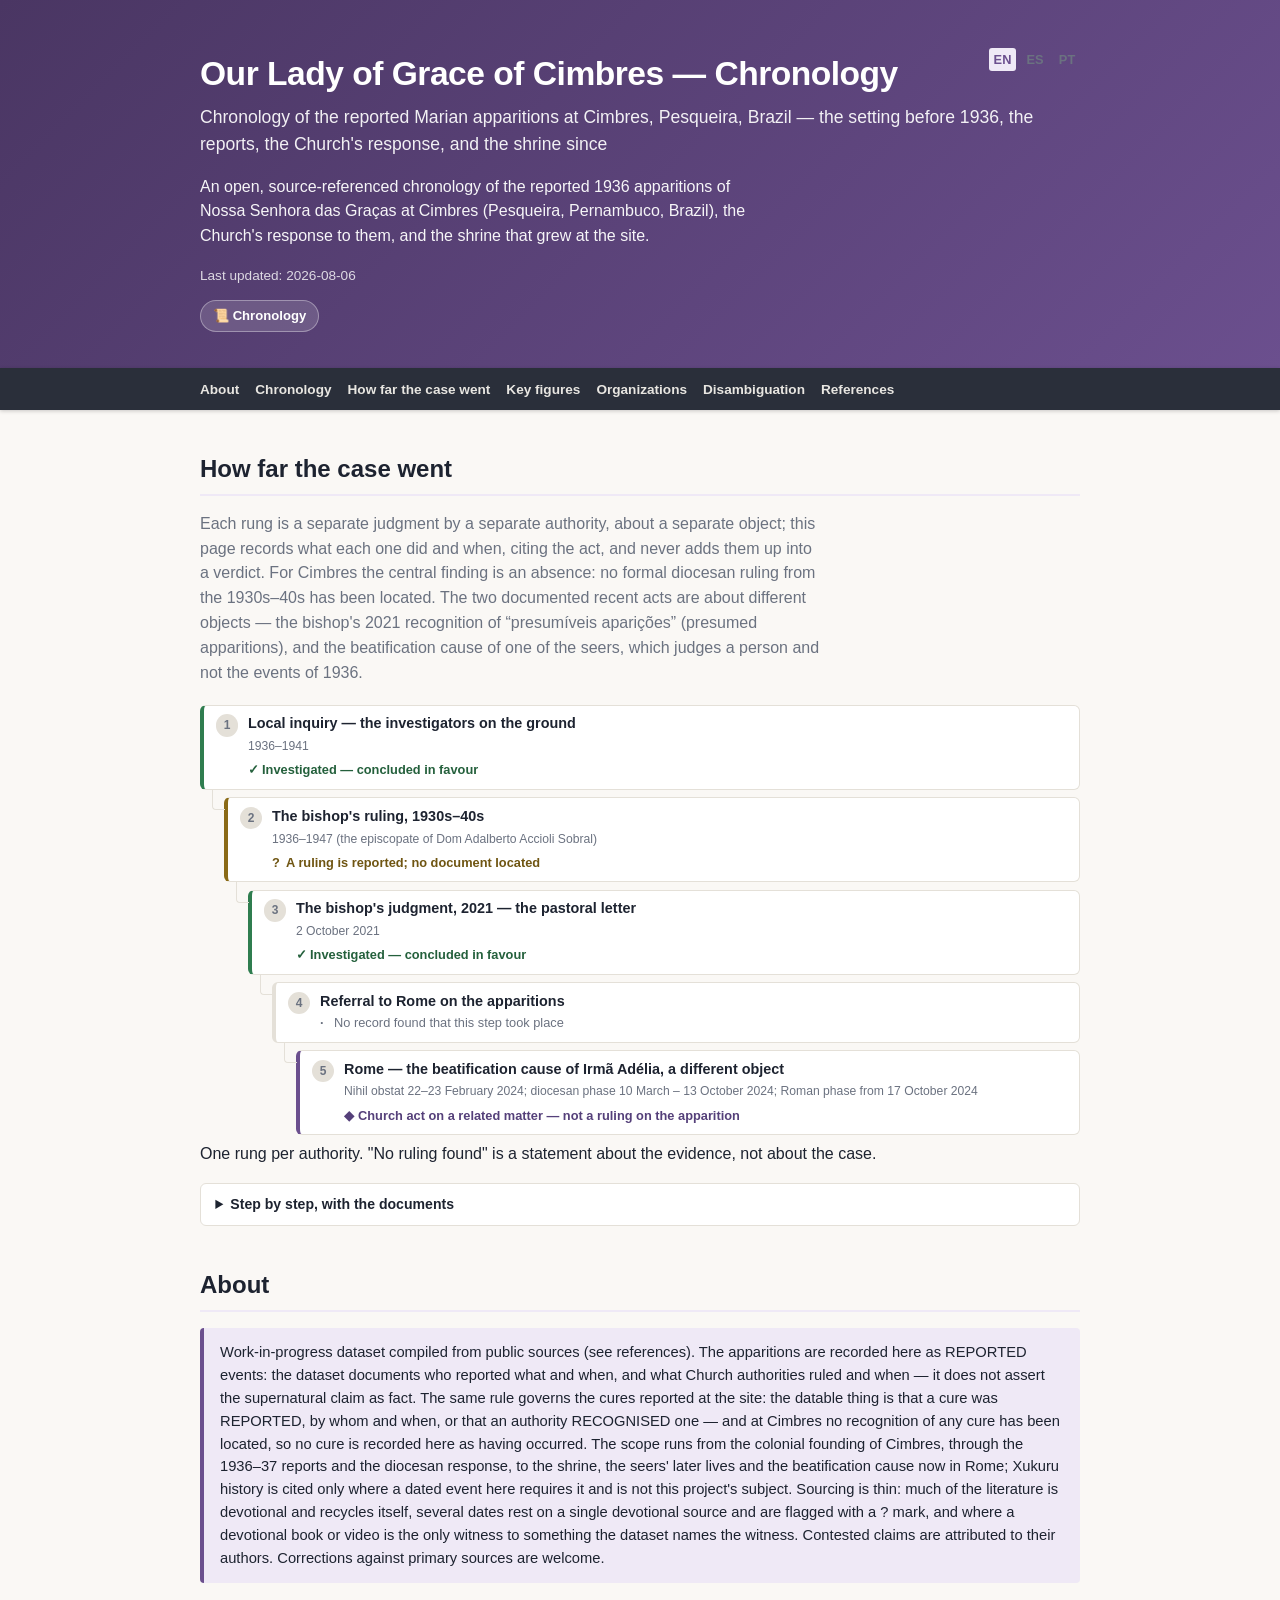
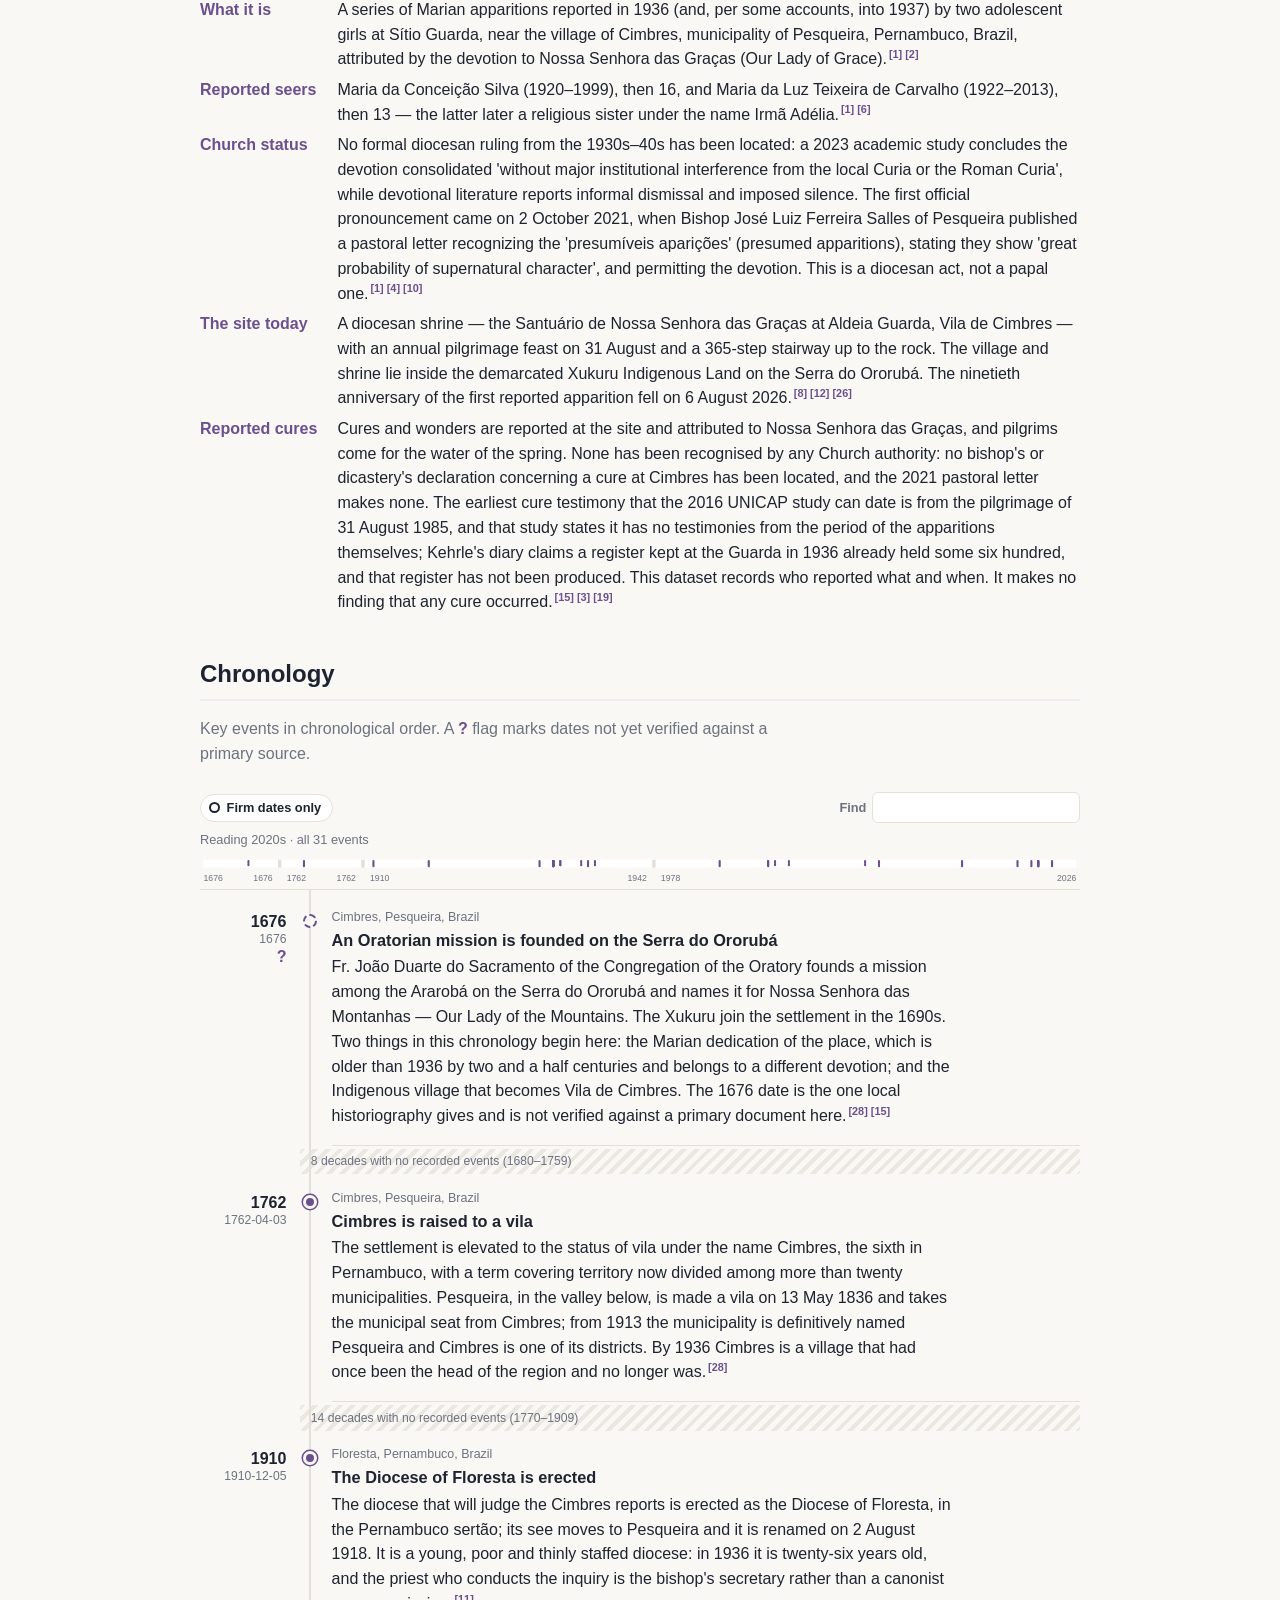
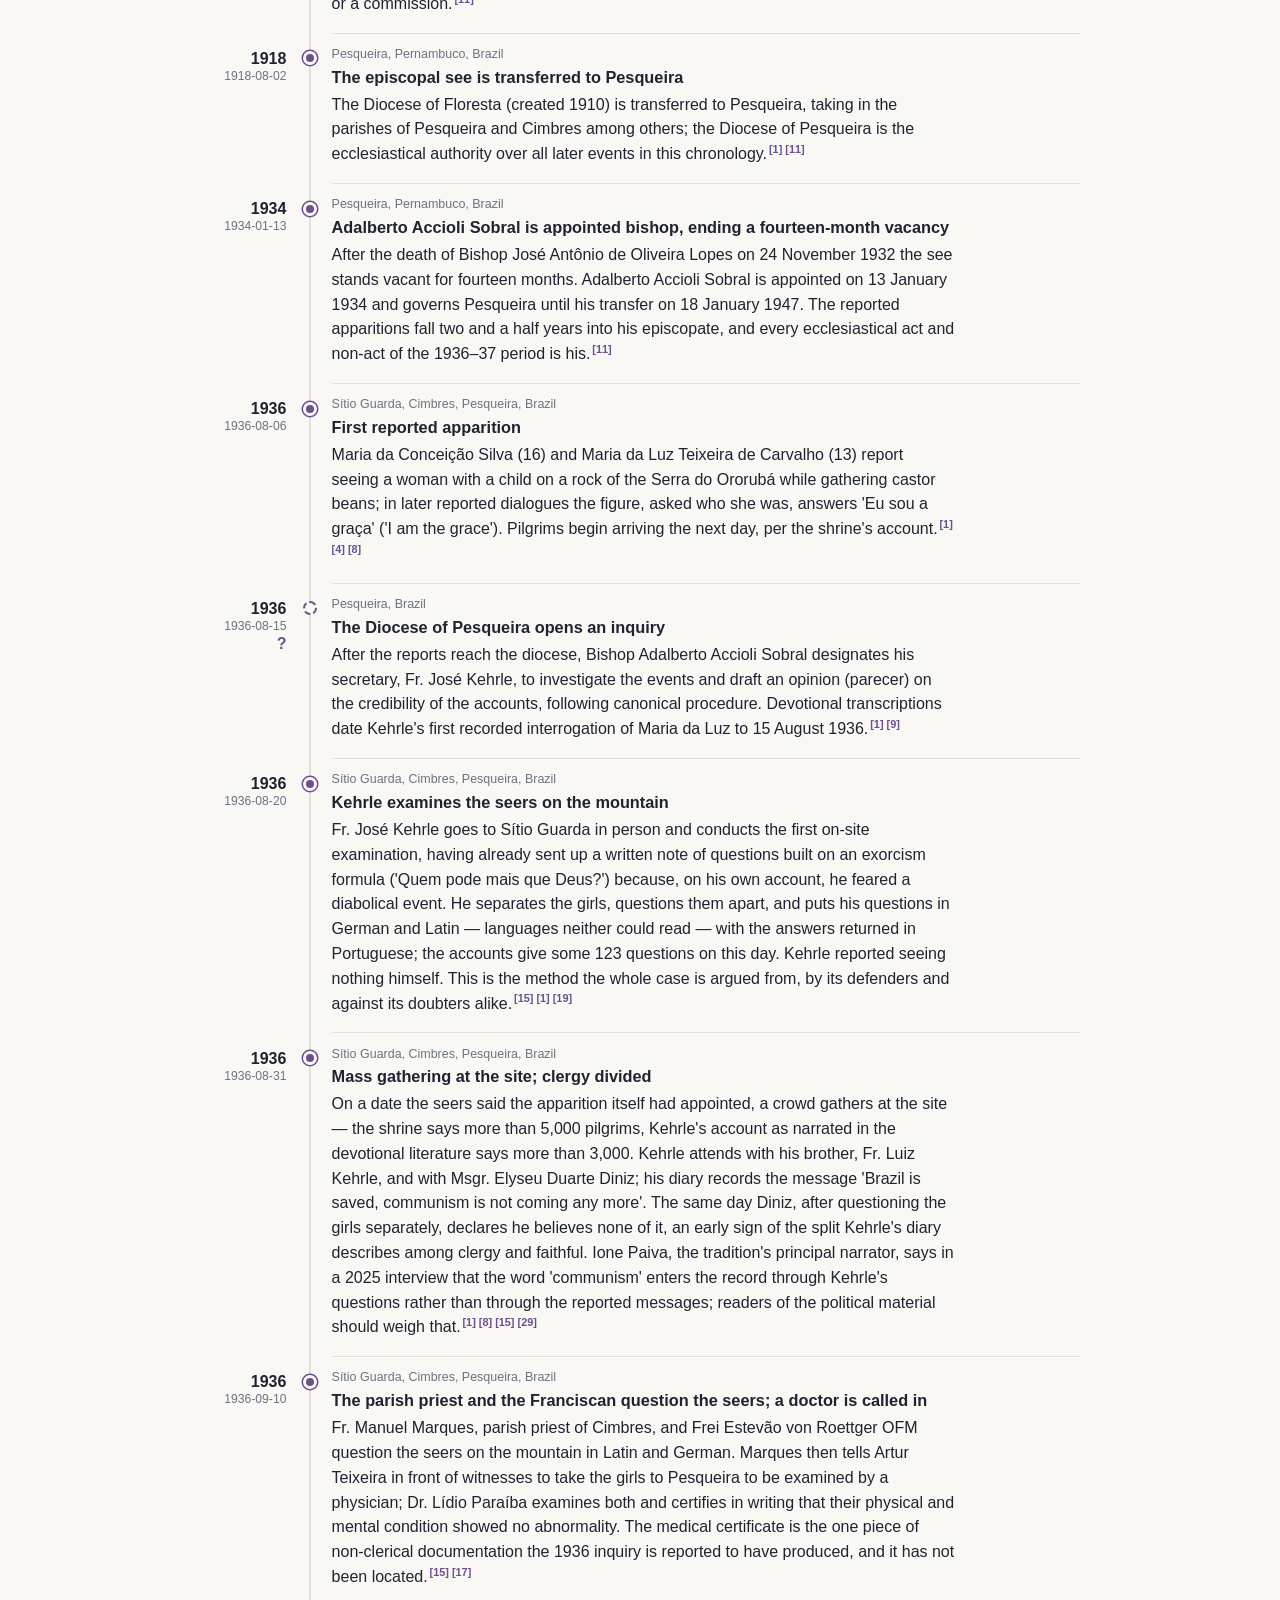
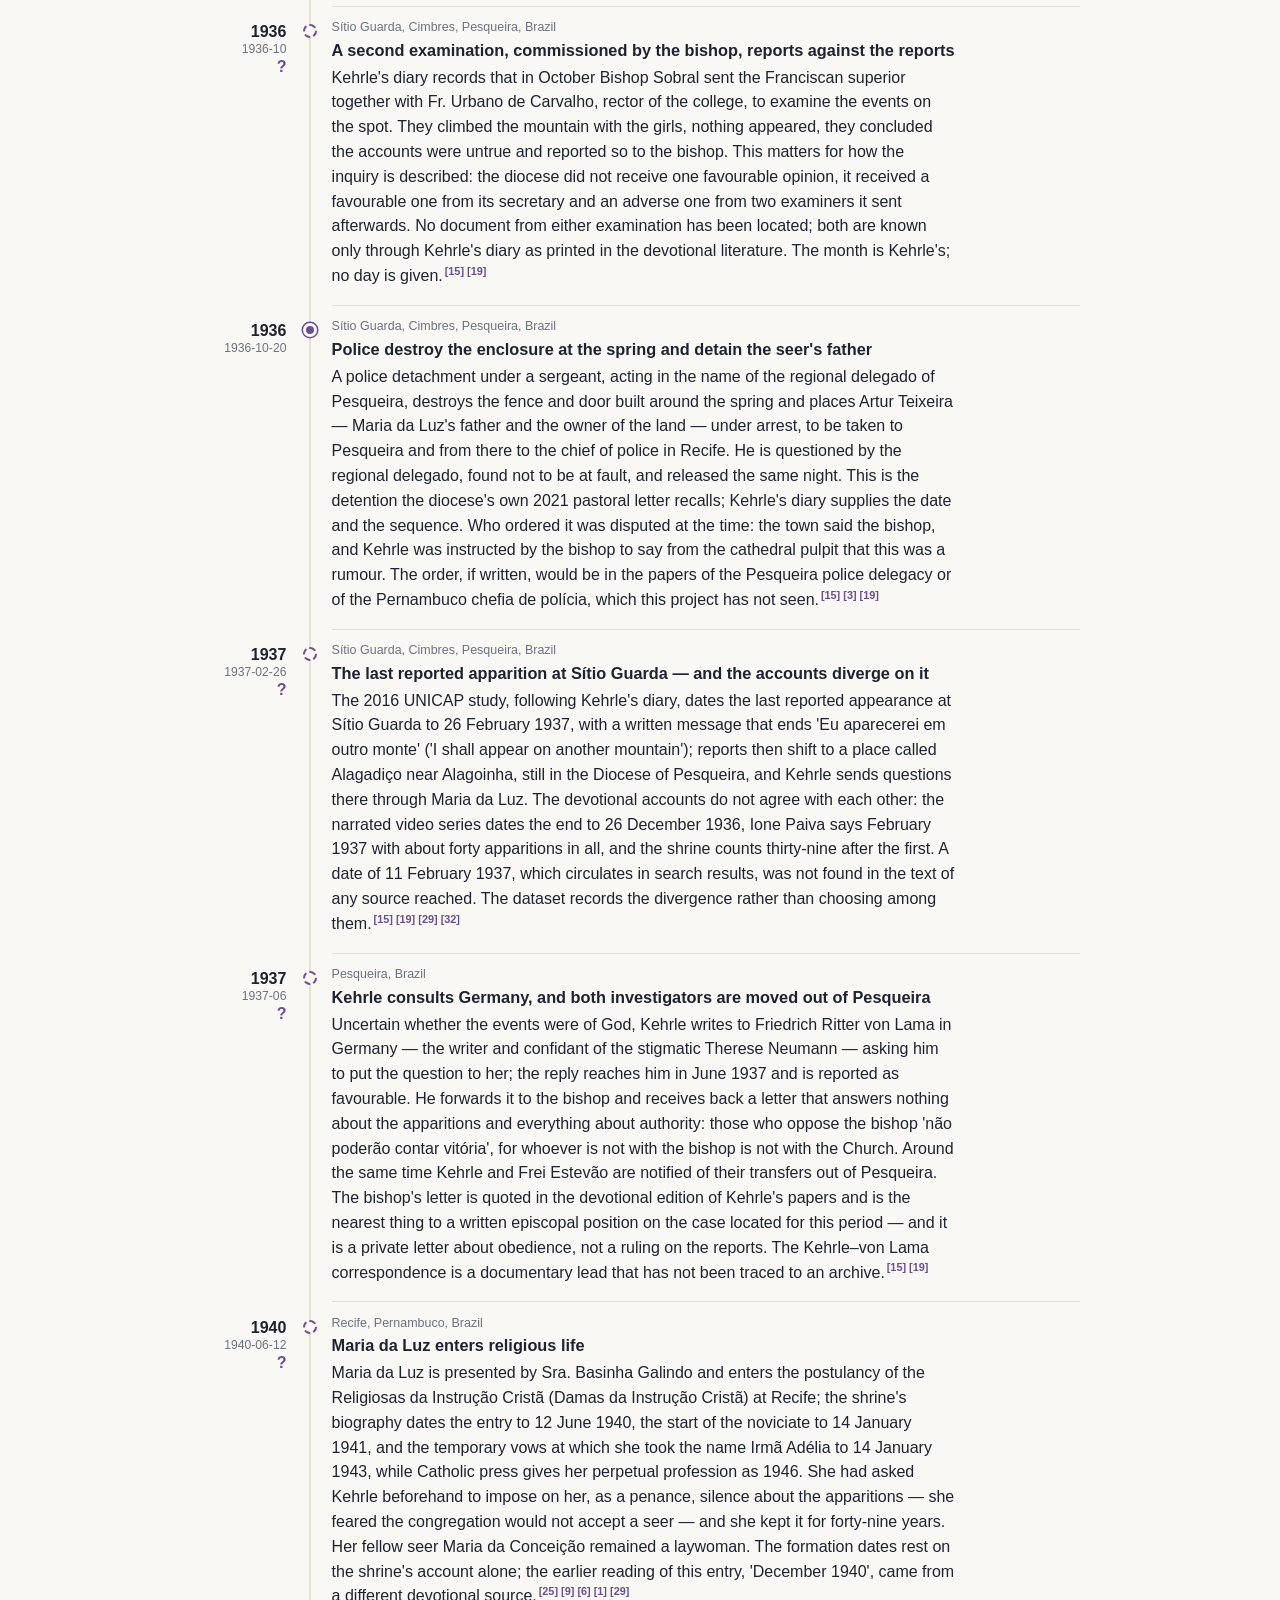
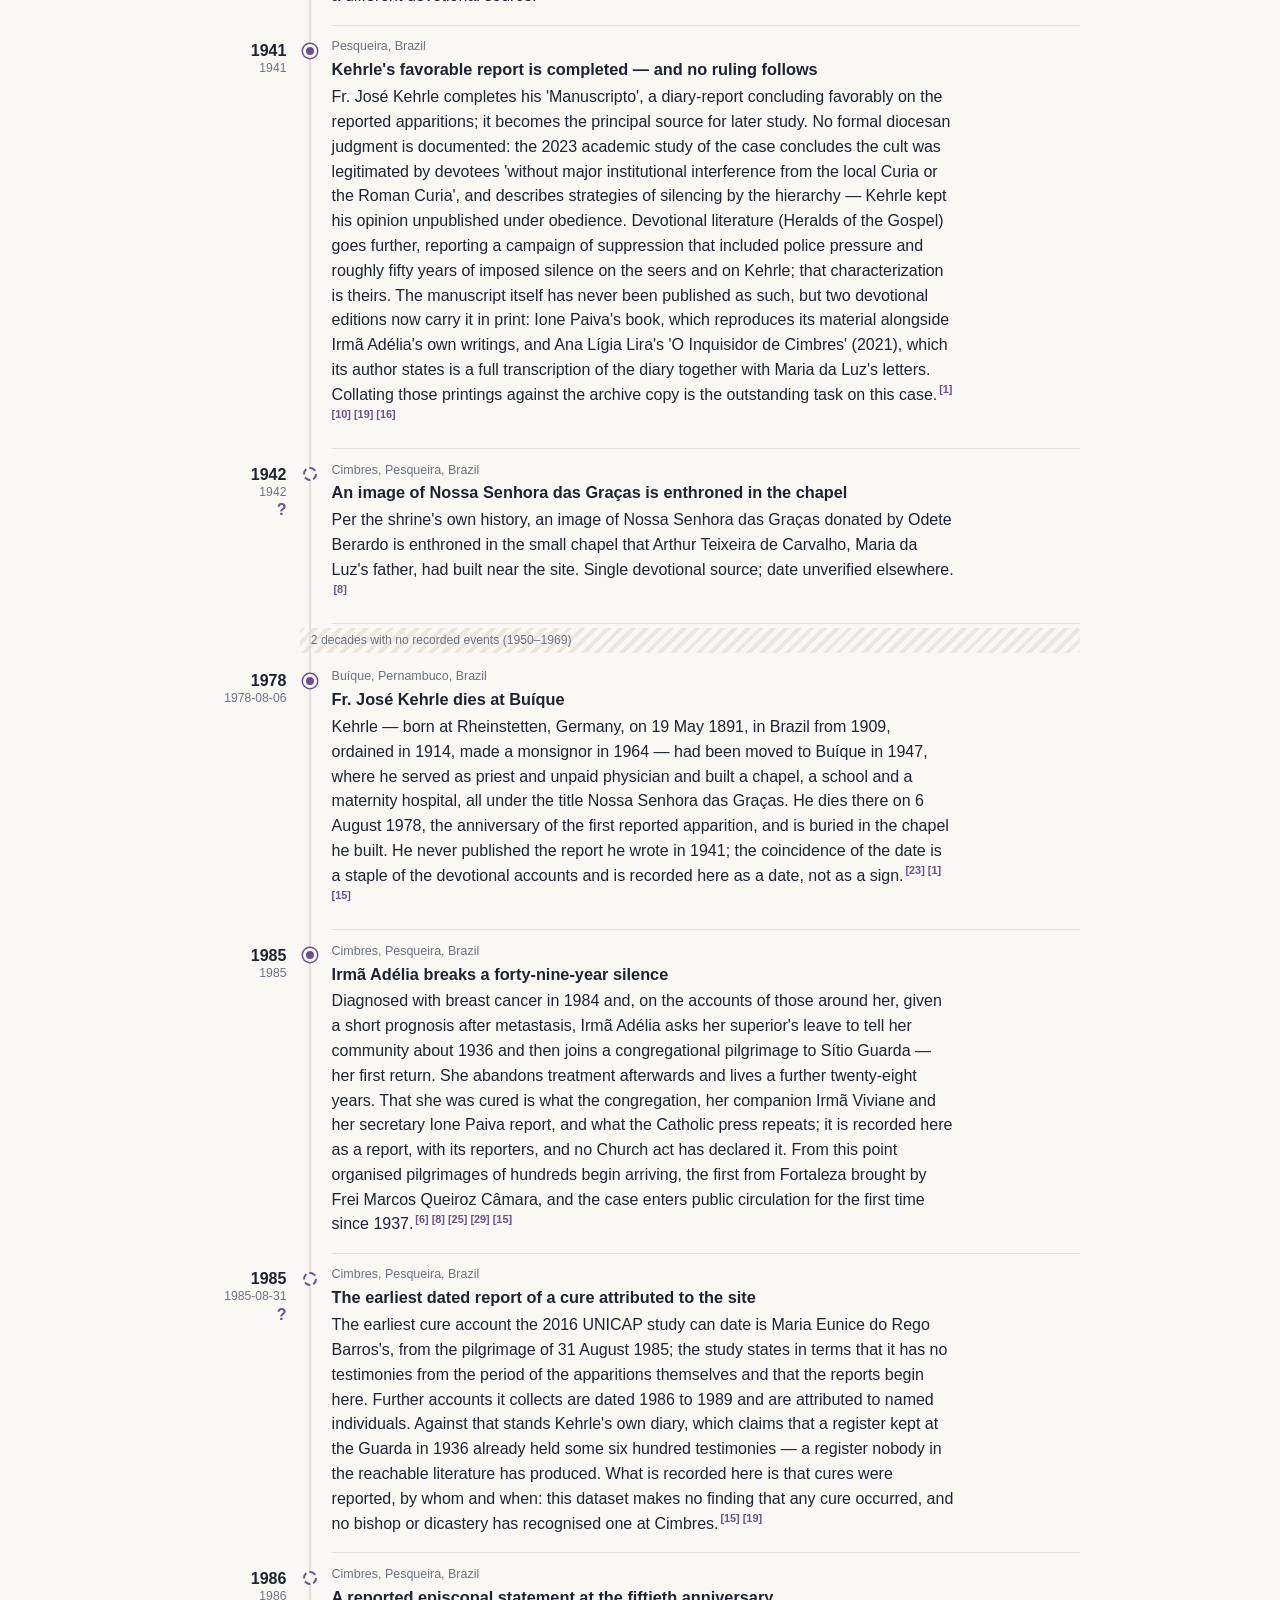
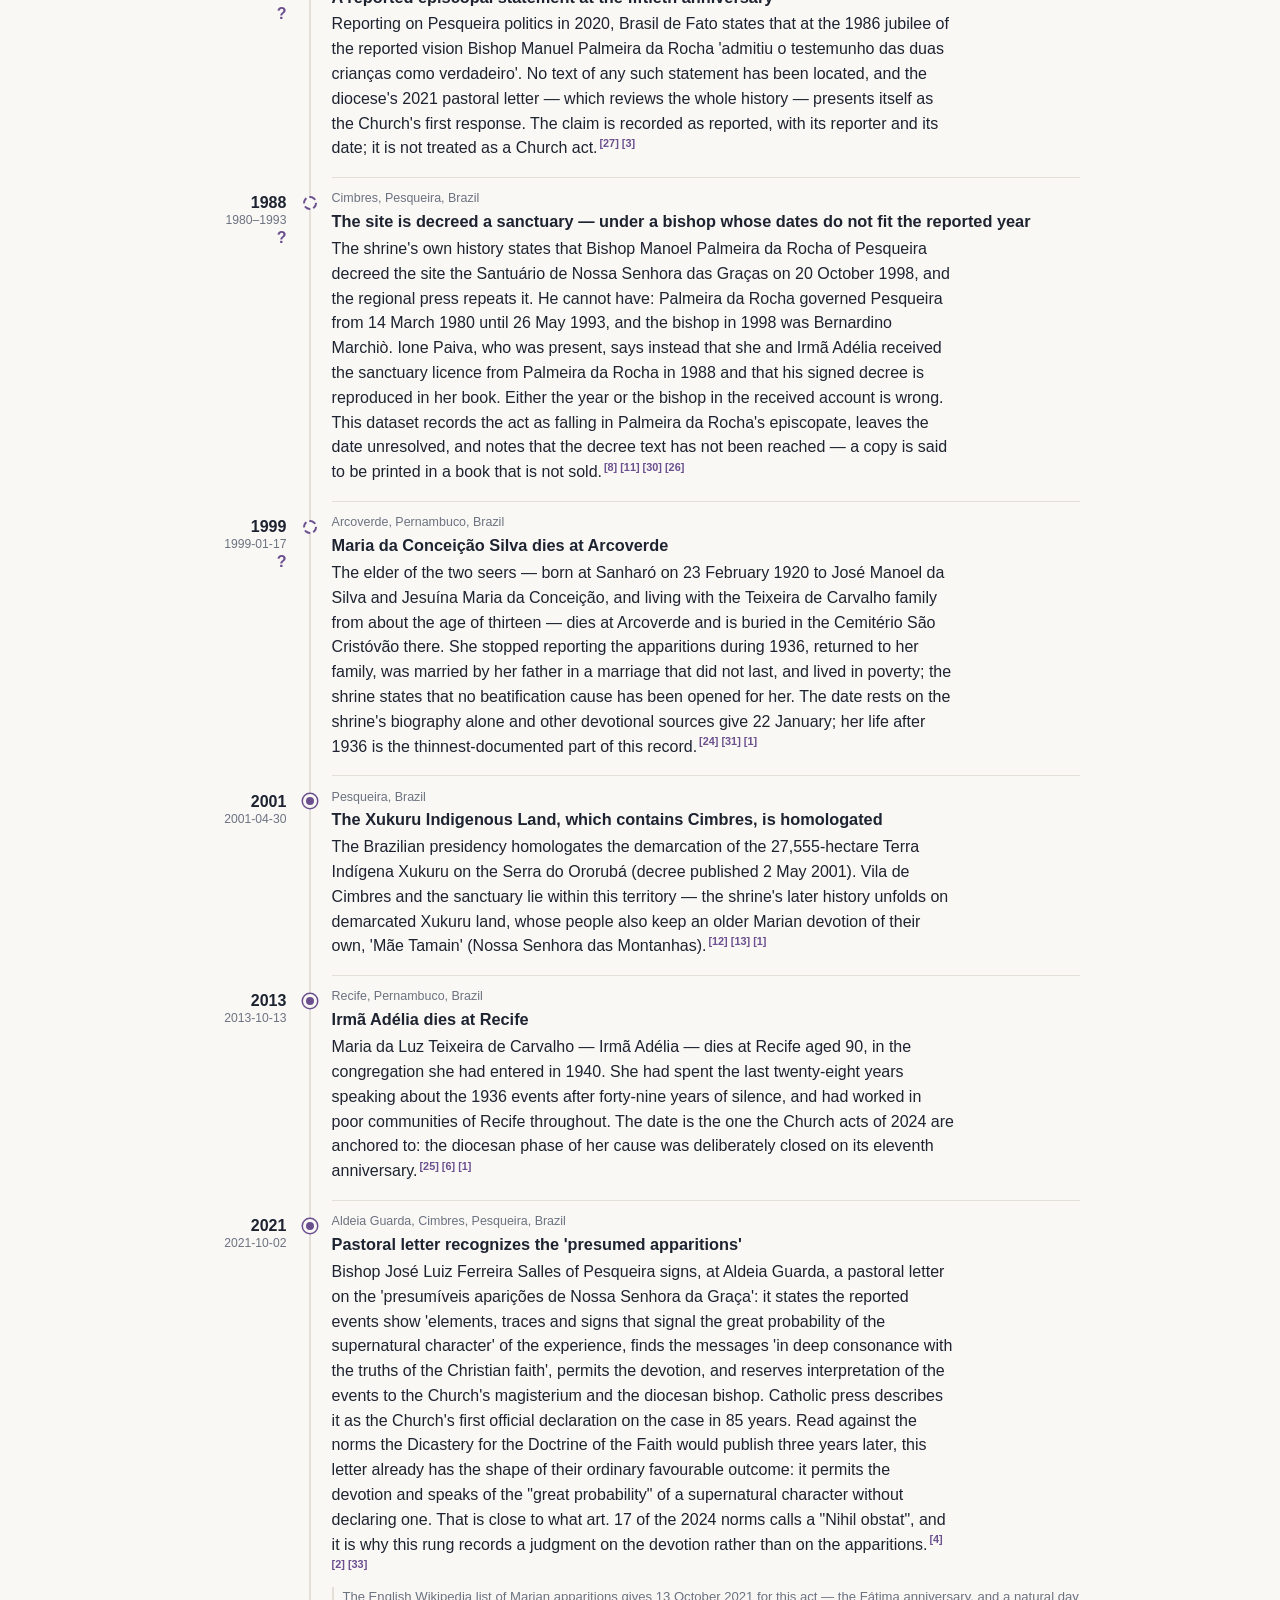
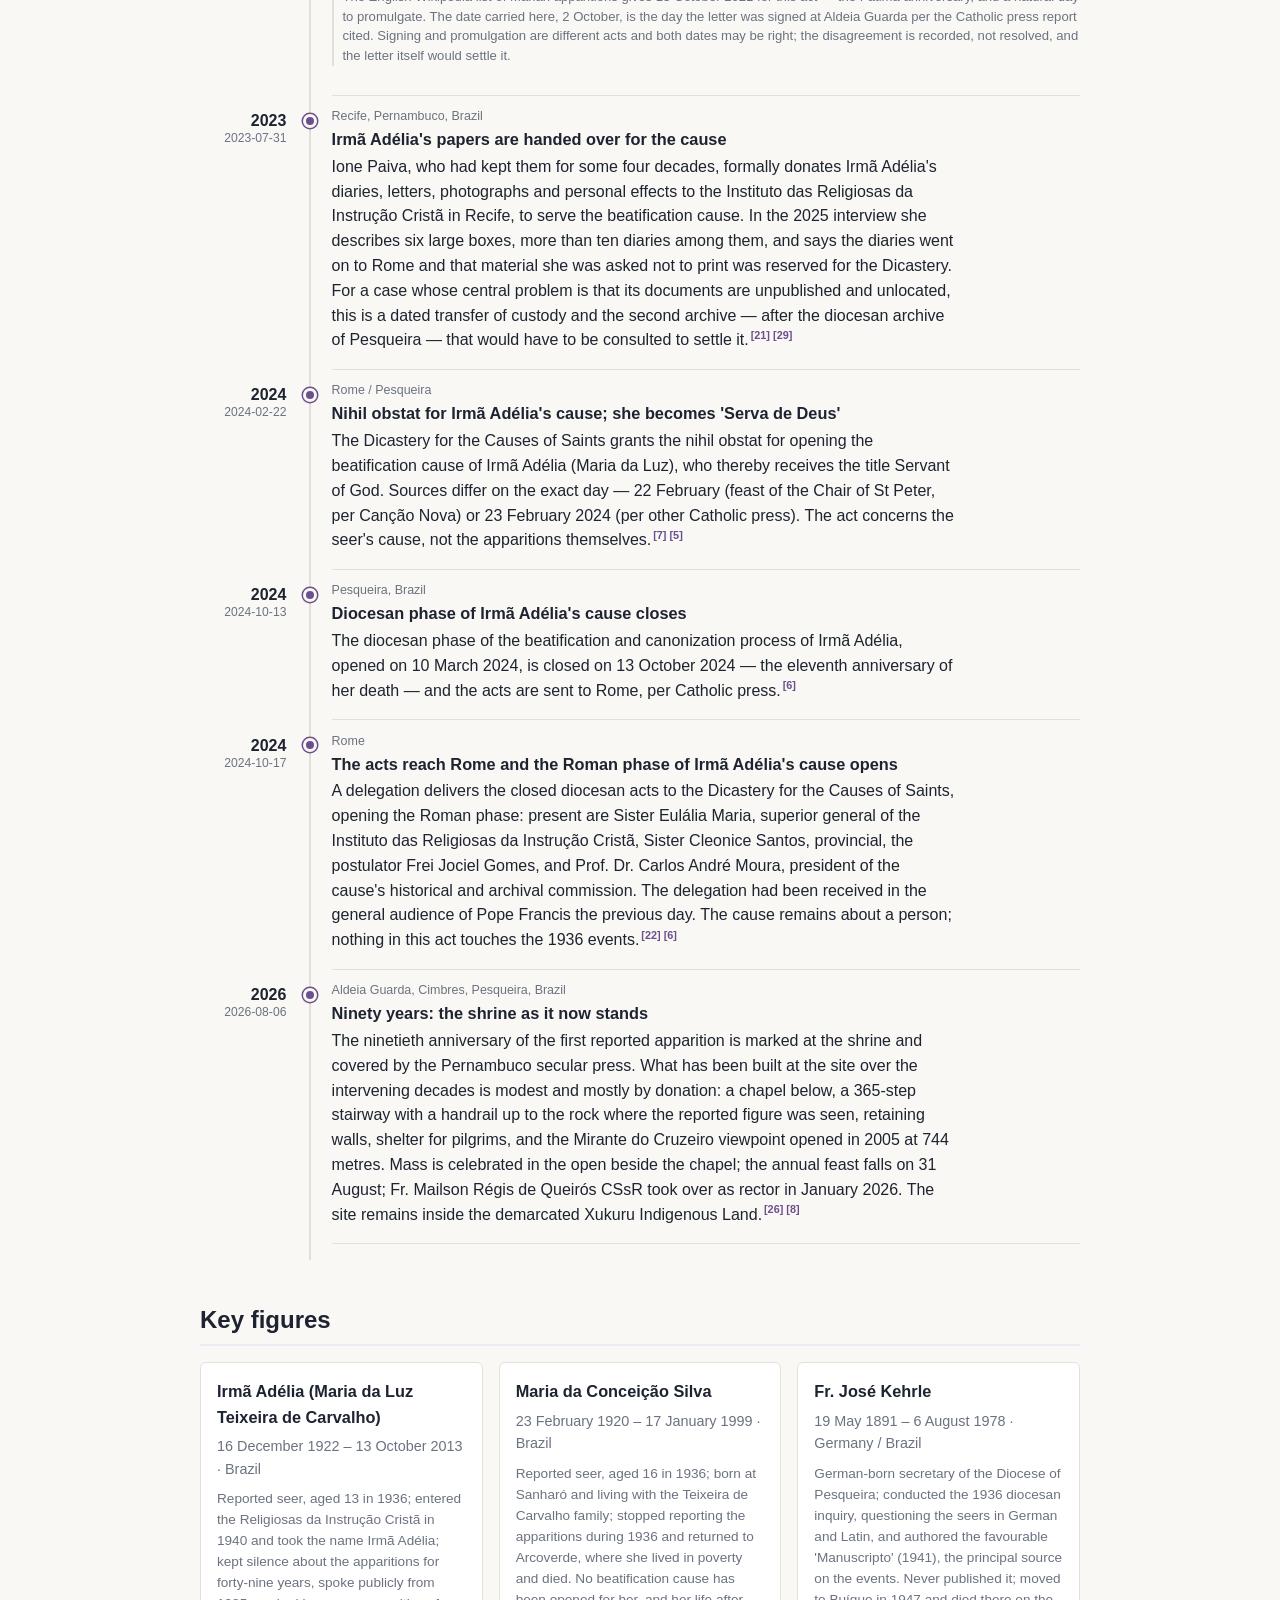
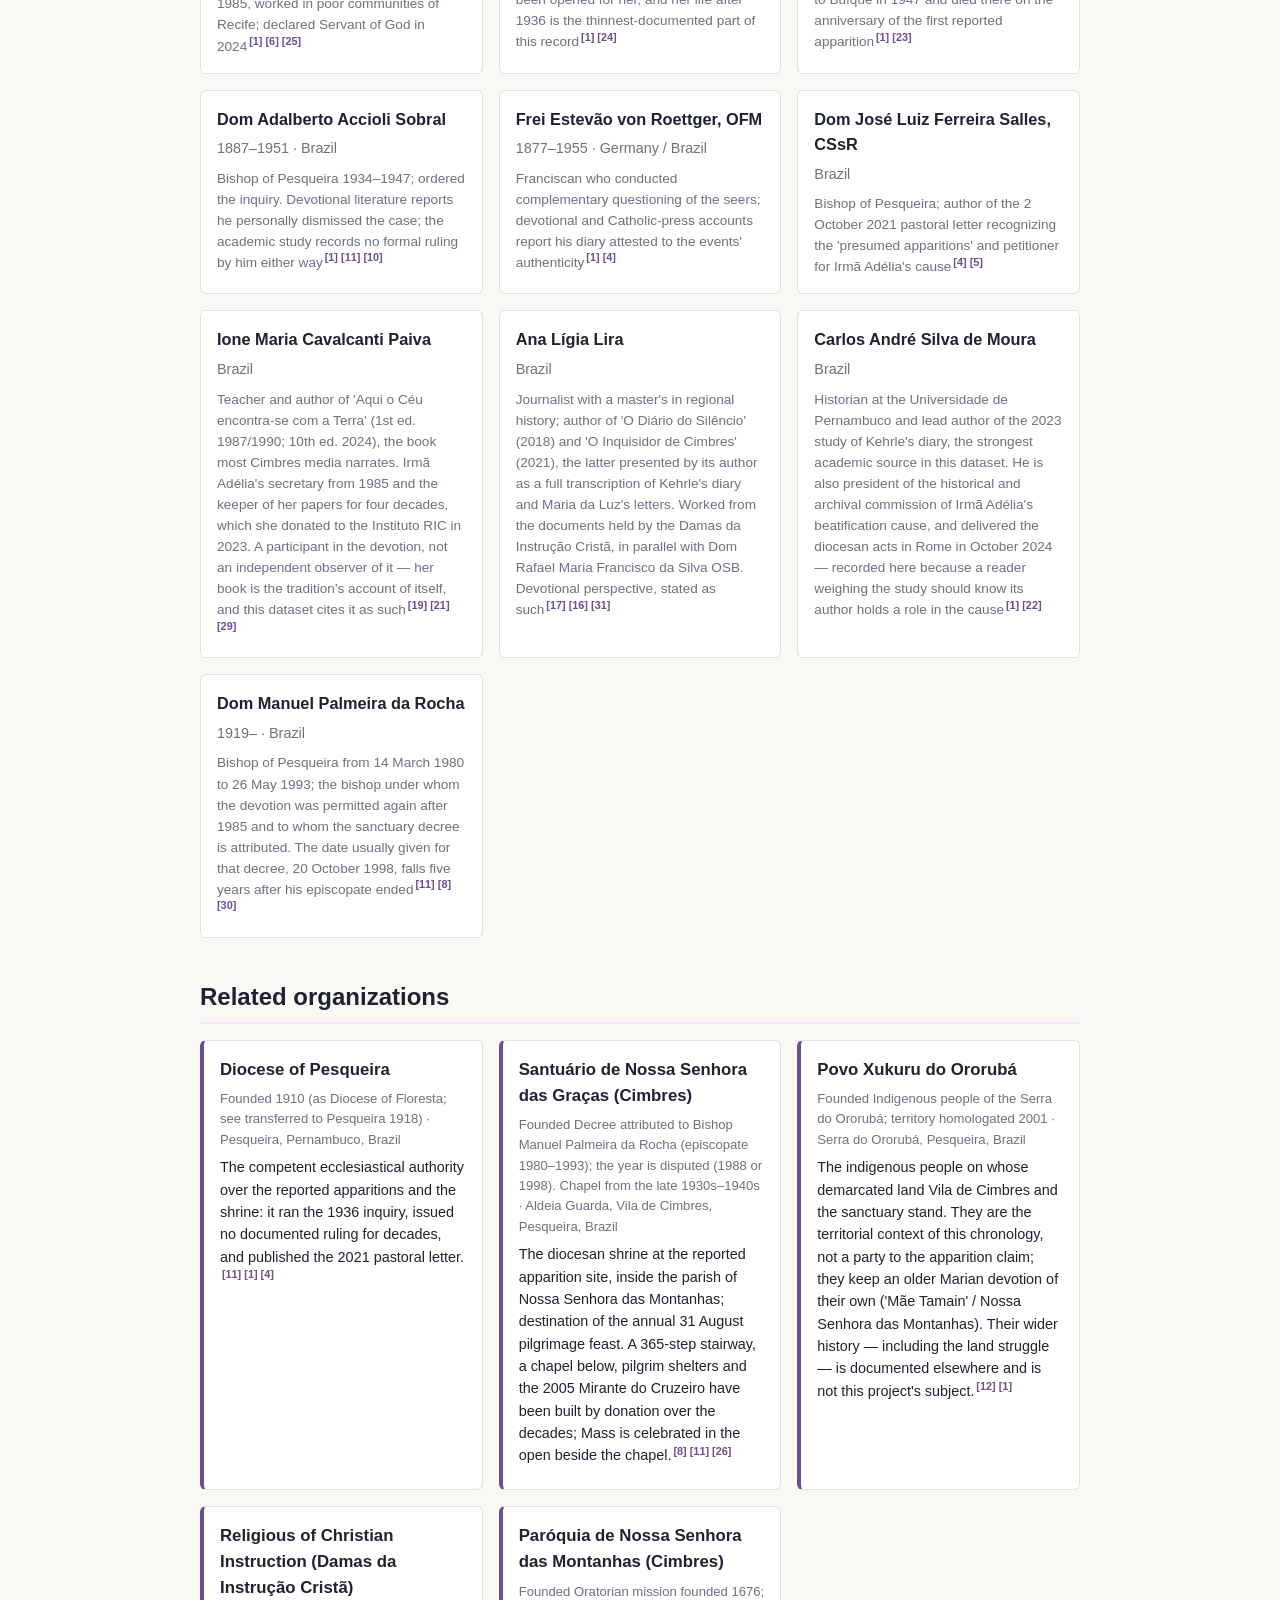
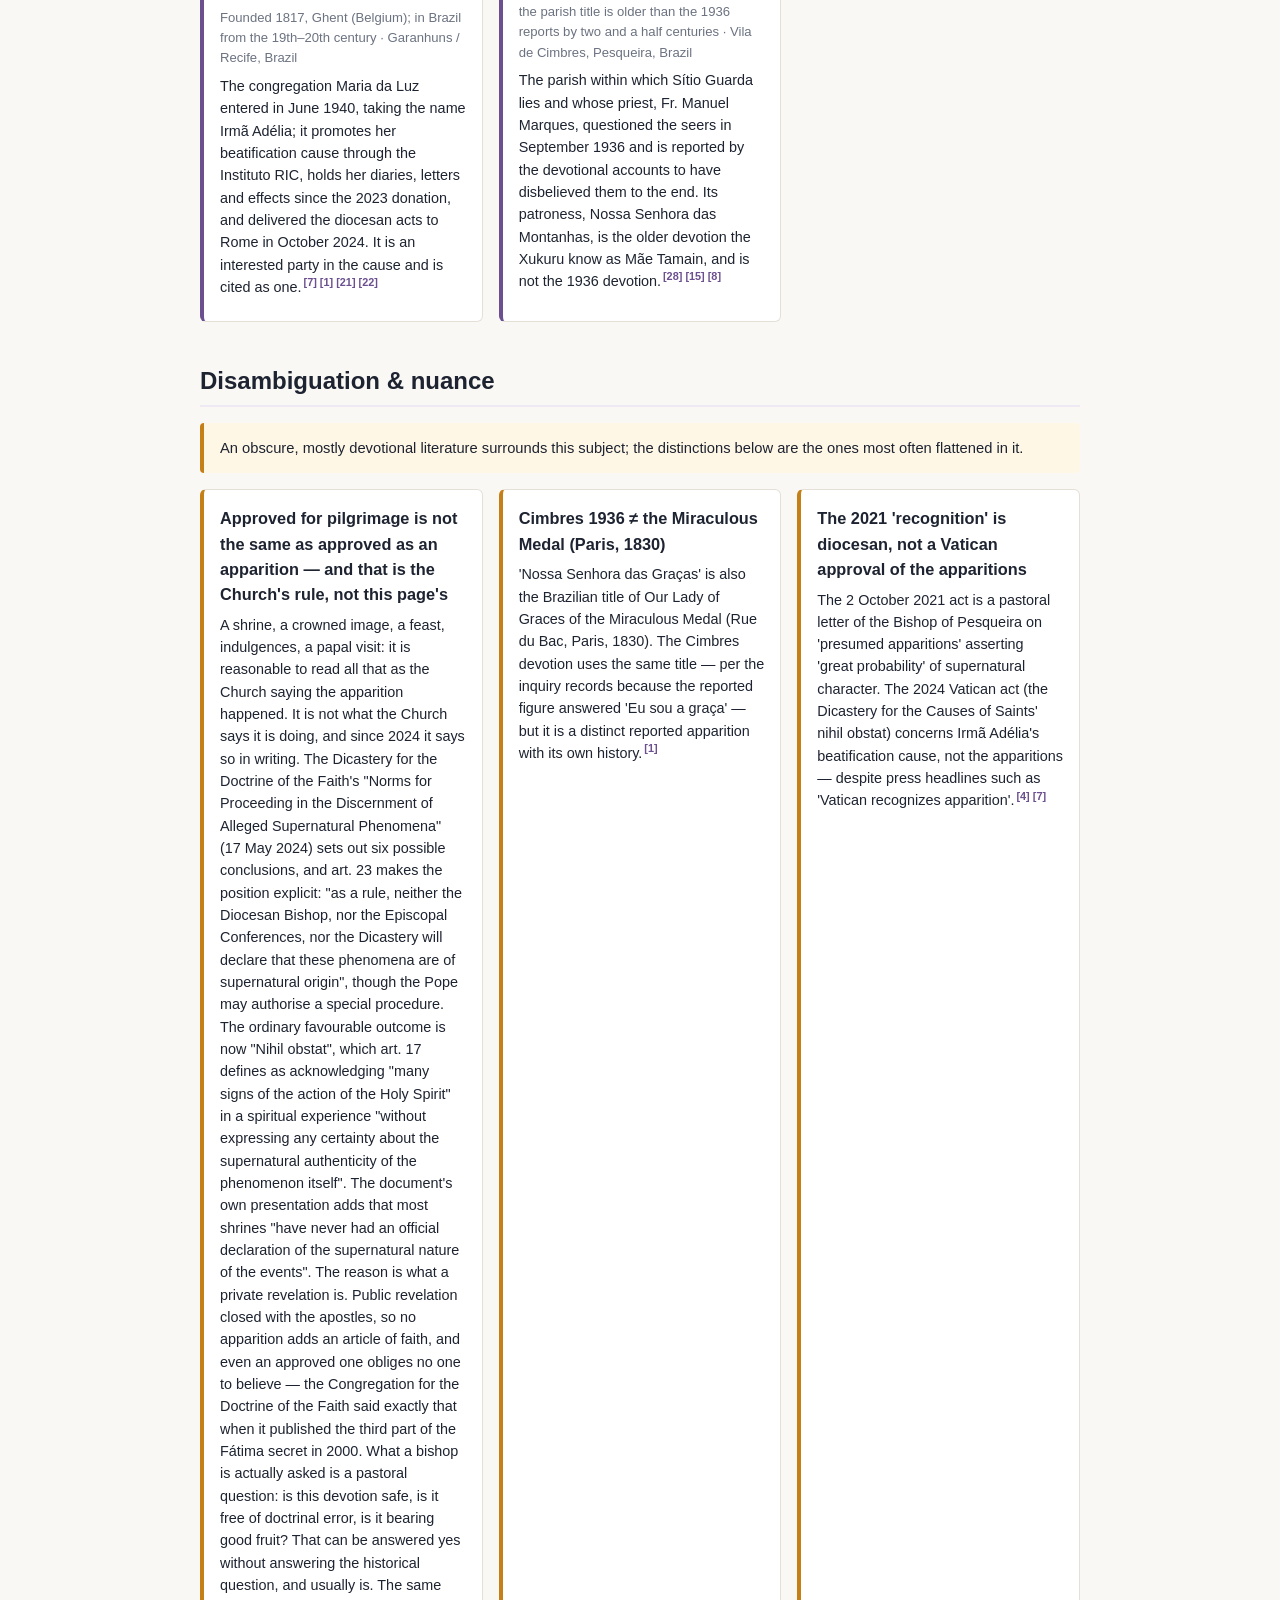
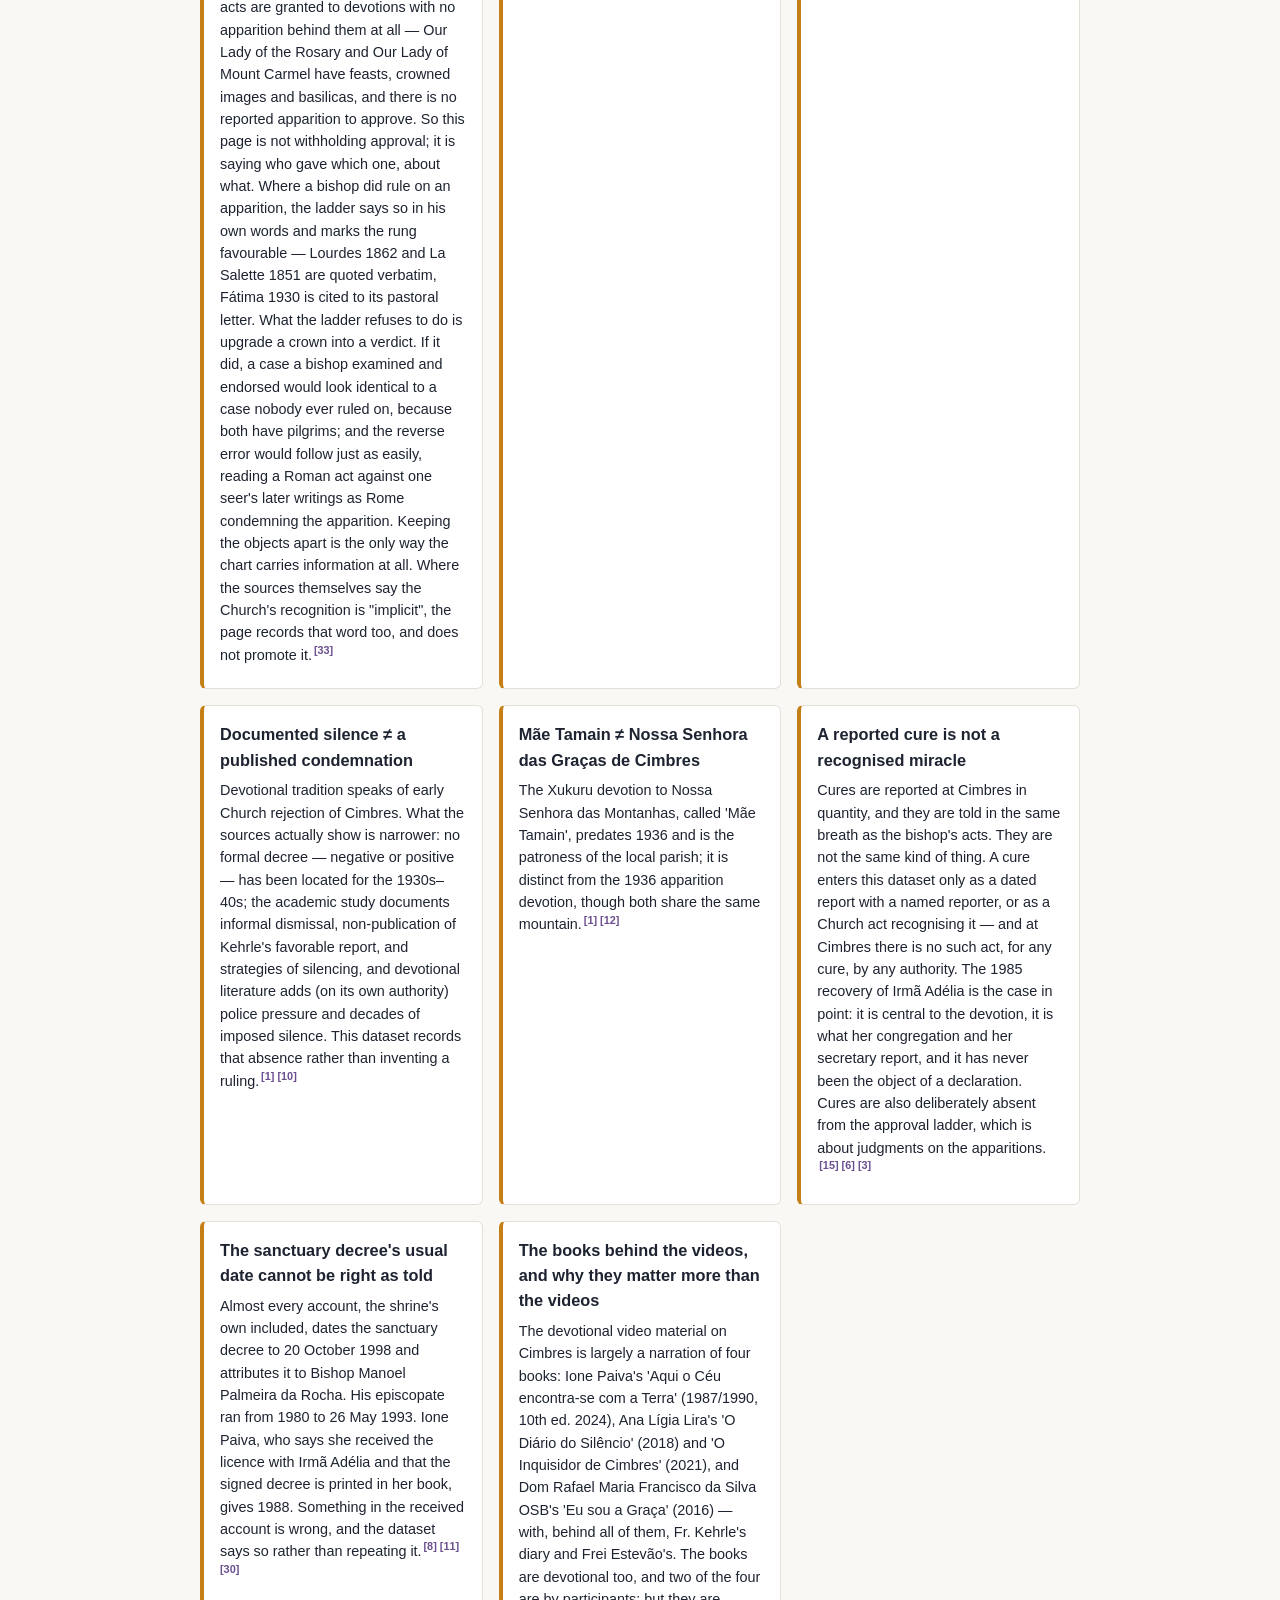
==== commit 872638c4: "Re-sync the river with core#111: full-width ribbon, lane palette build.js, the river style block and" ====
--- a/docs/en/index.html
+++ b/docs/en/index.html
@@ -232,10 +232,10 @@
           <label class="rv-find">Find <input type="search" autocomplete="off"></label>
           <p class="rv-status" aria-live="polite" data-all="all {n} events" data-some="{n} of {total} events shown" data-reading="Reading"></p>
         </div>
-        <svg class="rv-ribbon" viewBox="-4 0 632 29" preserveAspectRatio="xMinYMid meet" role="img" aria-label="Overview of all 31 events; long gaps in the record are drawn as breaks">
-          <rect class="rv-row" x="0" y="2" width="624" height="9"/><rect class="rv-brk" x="54" y="2" width="4" height="9"><title>8 decades with no recorded events (1680–1759)</title></rect><rect class="rv-brk" x="118" y="2" width="4" height="9"><title>14 decades with no recorded events (1770–1909)</title></rect><rect class="rv-brk" x="326" y="2" width="4" height="9"><title>2 decades with no recorded events (1950–1969)</title></rect>
-          <line class="rv-tick rv-l0 rv-u" data-i="0" x1="31.2" x2="31.2" y1="3.5" y2="9.5"/><line class="rv-tick rv-l0" data-i="1" x1="76" x2="76" y1="3.5" y2="9.5"/><line class="rv-tick rv-l0" data-i="2" x1="130.4" x2="130.4" y1="3.5" y2="9.5"/><line class="rv-tick rv-l0" data-i="3" x1="168.8" x2="168.8" y1="3.5" y2="9.5"/><line class="rv-tick rv-l0" data-i="4" x1="245.6" x2="245.6" y1="3.5" y2="9.5"/><line class="rv-tick rv-l0" data-i="5" x1="255.2" x2="255.2" y1="3.5" y2="9.5"/><line class="rv-tick rv-l0 rv-u" data-i="6" x1="255.2" x2="255.2" y1="3.5" y2="9.5"/><line class="rv-tick rv-l0" data-i="7" x1="255.2" x2="255.2" y1="3.5" y2="9.5"/><line class="rv-tick rv-l0" data-i="8" x1="255.2" x2="255.2" y1="3.5" y2="9.5"/><line class="rv-tick rv-l0" data-i="9" x1="255.2" x2="255.2" y1="3.5" y2="9.5"/><line class="rv-tick rv-l0 rv-u" data-i="10" x1="255.2" x2="255.2" y1="3.5" y2="9.5"/><line class="rv-tick rv-l0" data-i="11" x1="255.2" x2="255.2" y1="3.5" y2="9.5"/><line class="rv-tick rv-l0 rv-u" data-i="12" x1="260" x2="260" y1="3.5" y2="9.5"/><line class="rv-tick rv-l0 rv-u" data-i="13" x1="260" x2="260" y1="3.5" y2="9.5"/><line class="rv-tick rv-l0 rv-u" data-i="14" x1="274.4" x2="274.4" y1="3.5" y2="9.5"/><line class="rv-tick rv-l0" data-i="15" x1="279.2" x2="279.2" y1="3.5" y2="9.5"/><line class="rv-tick rv-l0 rv-u" data-i="16" x1="284" x2="284" y1="3.5" y2="9.5"/><line class="rv-tick rv-l0" data-i="17" x1="376.8" x2="376.8" y1="3.5" y2="9.5"/><line class="rv-tick rv-l0" data-i="18" x1="410.4" x2="410.4" y1="3.5" y2="9.5"/><line class="rv-tick rv-l0 rv-u" data-i="19" x1="410.4" x2="410.4" y1="3.5" y2="9.5"/><line class="rv-tick rv-l0 rv-u" data-i="20" x1="415.2" x2="415.2" y1="3.5" y2="9.5"/><line class="rv-tick rv-l0 rv-u" data-i="21" x1="424.8" x2="424.8" y1="3.5" y2="9.5"/><line class="rv-tick rv-l0 rv-u" data-i="22" x1="477.6" x2="477.6" y1="3.5" y2="9.5"/><line class="rv-tick rv-l0" data-i="23" x1="487.2" x2="487.2" y1="3.5" y2="9.5"/><line class="rv-tick rv-l0" data-i="24" x1="544.8" x2="544.8" y1="3.5" y2="9.5"/><line class="rv-tick rv-l0" data-i="25" x1="583.2" x2="583.2" y1="3.5" y2="9.5"/><line class="rv-tick rv-l0" data-i="26" x1="592.8" x2="592.8" y1="3.5" y2="9.5"/><line class="rv-tick rv-l0" data-i="27" x1="597.6" x2="597.6" y1="3.5" y2="9.5"/><line class="rv-tick rv-l0" data-i="28" x1="597.6" x2="597.6" y1="3.5" y2="9.5"/><line class="rv-tick rv-l0" data-i="29" x1="597.6" x2="597.6" y1="3.5" y2="9.5"/><line class="rv-tick rv-l0" data-i="30" x1="607.2" x2="607.2" y1="3.5" y2="9.5"/>
-          <text class="rv-axis" x="0" y="26" text-anchor="start">1676</text><text class="rv-axis" x="64" y="26" text-anchor="start">1762</text><text class="rv-axis" x="128" y="26" text-anchor="start">1910</text><text class="rv-axis" x="320" y="26" text-anchor="end">1942</text><text class="rv-axis" x="336" y="26" text-anchor="start">1978</text><text class="rv-axis" x="624" y="26" text-anchor="end">2026</text><rect class="rv-win" x="0" y="0" width="0" height="13"/>
+        <svg class="rv-ribbon" viewBox="-4 0 1008 29" preserveAspectRatio="xMinYMid meet" role="img" aria-label="Overview of all 31 events; long gaps in the record are drawn as breaks">
+          <rect class="rv-row" x="0" y="2" width="1000" height="9"/><rect class="rv-brk" x="85.3" y="2" width="4" height="9"><title>8 decades with no recorded events (1680–1759)</title></rect><rect class="rv-brk" x="180.7" y="2" width="4" height="9"><title>14 decades with no recorded events (1770–1909)</title></rect><rect class="rv-brk" x="514" y="2" width="4" height="9"><title>2 decades with no recorded events (1950–1969)</title></rect>
+          <line class="rv-tick rv-l0 rv-u" data-i="0" x1="51.5" x2="51.5" y1="3.5" y2="9.5"/><line class="rv-tick rv-l0" data-i="1" x1="115.1" x2="115.1" y1="3.5" y2="9.5"/><line class="rv-tick rv-l0" data-i="2" x1="194.7" x2="194.7" y1="3.5" y2="9.5"/><line class="rv-tick rv-l0" data-i="3" x1="258.1" x2="258.1" y1="3.5" y2="9.5"/><line class="rv-tick rv-l0" data-i="4" x1="385" x2="385" y1="3.5" y2="9.5"/><line class="rv-tick rv-l0" data-i="5" x1="400.8" x2="400.8" y1="3.5" y2="9.5"/><line class="rv-tick rv-l0 rv-u" data-i="6" x1="400.8" x2="400.8" y1="3.5" y2="9.5"/><line class="rv-tick rv-l0" data-i="7" x1="400.8" x2="400.8" y1="3.5" y2="9.5"/><line class="rv-tick rv-l0" data-i="8" x1="400.8" x2="400.8" y1="3.5" y2="9.5"/><line class="rv-tick rv-l0" data-i="9" x1="400.8" x2="400.8" y1="3.5" y2="9.5"/><line class="rv-tick rv-l0 rv-u" data-i="10" x1="400.8" x2="400.8" y1="3.5" y2="9.5"/><line class="rv-tick rv-l0" data-i="11" x1="400.8" x2="400.8" y1="3.5" y2="9.5"/><line class="rv-tick rv-l0 rv-u" data-i="12" x1="408.8" x2="408.8" y1="3.5" y2="9.5"/><line class="rv-tick rv-l0 rv-u" data-i="13" x1="408.8" x2="408.8" y1="3.5" y2="9.5"/><line class="rv-tick rv-l0 rv-u" data-i="14" x1="432.7" x2="432.7" y1="3.5" y2="9.5"/><line class="rv-tick rv-l0" data-i="15" x1="440.6" x2="440.6" y1="3.5" y2="9.5"/><line class="rv-tick rv-l0 rv-u" data-i="16" x1="448.5" x2="448.5" y1="3.5" y2="9.5"/><line class="rv-tick rv-l0" data-i="17" x1="591.4" x2="591.4" y1="3.5" y2="9.5"/><line class="rv-tick rv-l0" data-i="18" x1="646.9" x2="646.9" y1="3.5" y2="9.5"/><line class="rv-tick rv-l0 rv-u" data-i="19" x1="646.9" x2="646.9" y1="3.5" y2="9.5"/><line class="rv-tick rv-l0 rv-u" data-i="20" x1="654.8" x2="654.8" y1="3.5" y2="9.5"/><line class="rv-tick rv-l0 rv-u" data-i="21" x1="670.7" x2="670.7" y1="3.5" y2="9.5"/><line class="rv-tick rv-l0 rv-u" data-i="22" x1="758" x2="758" y1="3.5" y2="9.5"/><line class="rv-tick rv-l0" data-i="23" x1="773.9" x2="773.9" y1="3.5" y2="9.5"/><line class="rv-tick rv-l0" data-i="24" x1="869.1" x2="869.1" y1="3.5" y2="9.5"/><line class="rv-tick rv-l0" data-i="25" x1="932.6" x2="932.6" y1="3.5" y2="9.5"/><line class="rv-tick rv-l0" data-i="26" x1="948.5" x2="948.5" y1="3.5" y2="9.5"/><line class="rv-tick rv-l0" data-i="27" x1="956.4" x2="956.4" y1="3.5" y2="9.5"/><line class="rv-tick rv-l0" data-i="28" x1="956.4" x2="956.4" y1="3.5" y2="9.5"/><line class="rv-tick rv-l0" data-i="29" x1="956.4" x2="956.4" y1="3.5" y2="9.5"/><line class="rv-tick rv-l0" data-i="30" x1="972.2" x2="972.2" y1="3.5" y2="9.5"/>
+          <text class="rv-axis" x="0" y="26" text-anchor="start">1676</text><text class="rv-axis" x="79.3" y="26" text-anchor="end">1676</text><text class="rv-axis" x="95.3" y="26" text-anchor="start">1762</text><text class="rv-axis" x="174.7" y="26" text-anchor="end">1762</text><text class="rv-axis" x="190.7" y="26" text-anchor="start">1910</text><text class="rv-axis" x="508" y="26" text-anchor="end">1942</text><text class="rv-axis" x="524" y="26" text-anchor="start">1978</text><text class="rv-axis" x="1000" y="26" text-anchor="end">2026</text><rect class="rv-win" x="0" y="0" width="0" height="13"/>
         </svg>
       </div>
       <ol class="rv-list" style="--lanes:1">
--- a/docs/styles.css
+++ b/docs/styles.css
@@ -553,18 +553,21 @@
 
 /* ---------------------------------------------------------------------------
    Time river (core#108): the chronology as lane tracks, opt-in with
-   meta.layout "river". Lane 0 is the site accent; the others are fixed hues
-   chosen to stay apart from each other and readable on the light ground.
+   meta.layout "river". A single-track river takes the site accent. With a
+   lane taxonomy (.rv-lanes) every lane takes a fixed hue from one palette,
+   chosen to stay apart from each other and readable on the light ground; a
+   site accent could otherwise land next to one of them (rcc: rose on rose).
    --------------------------------------------------------------------------- */
 .river { --rv-tw: 20px; --rv-yw: 5.6rem; --rv-top: 2.6rem; }
 .rv-l0 { --c: var(--accent); }
+.rv-lanes .rv-l0 { --c: #4338a0; }
 .rv-l1 { --c: #13776d; }
 .rv-l2 { --c: #a8620f; }
-.rv-l3 { --c: #b03a5b; }
-.rv-l4 { --c: #3f6ea8; }
-.rv-l5 { --c: #6b7a1f; }
-.rv-l6 { --c: #7d3c98; }
-.rv-l7 { --c: #8a5a44; }
+.rv-l3 { --c: #b0306a; }
+.rv-l4 { --c: #2f7fb5; }
+.rv-l5 { --c: #5e7a1a; }
+.rv-l6 { --c: #8a5a44; }
+.rv-l7 { --c: #555f6d; }
 .rv-bar { background: var(--bg); padding: .6rem 0 .4rem; border-bottom: 1px solid var(--line); display: grid; gap: .5rem; z-index: 5; }
 @media (min-width: 700px) and (min-height: 640px) { .rv-bar { position: sticky; top: var(--rv-top); } }
 .rv-controls { display: flex; flex-wrap: wrap; gap: .4rem .5rem; align-items: center; }
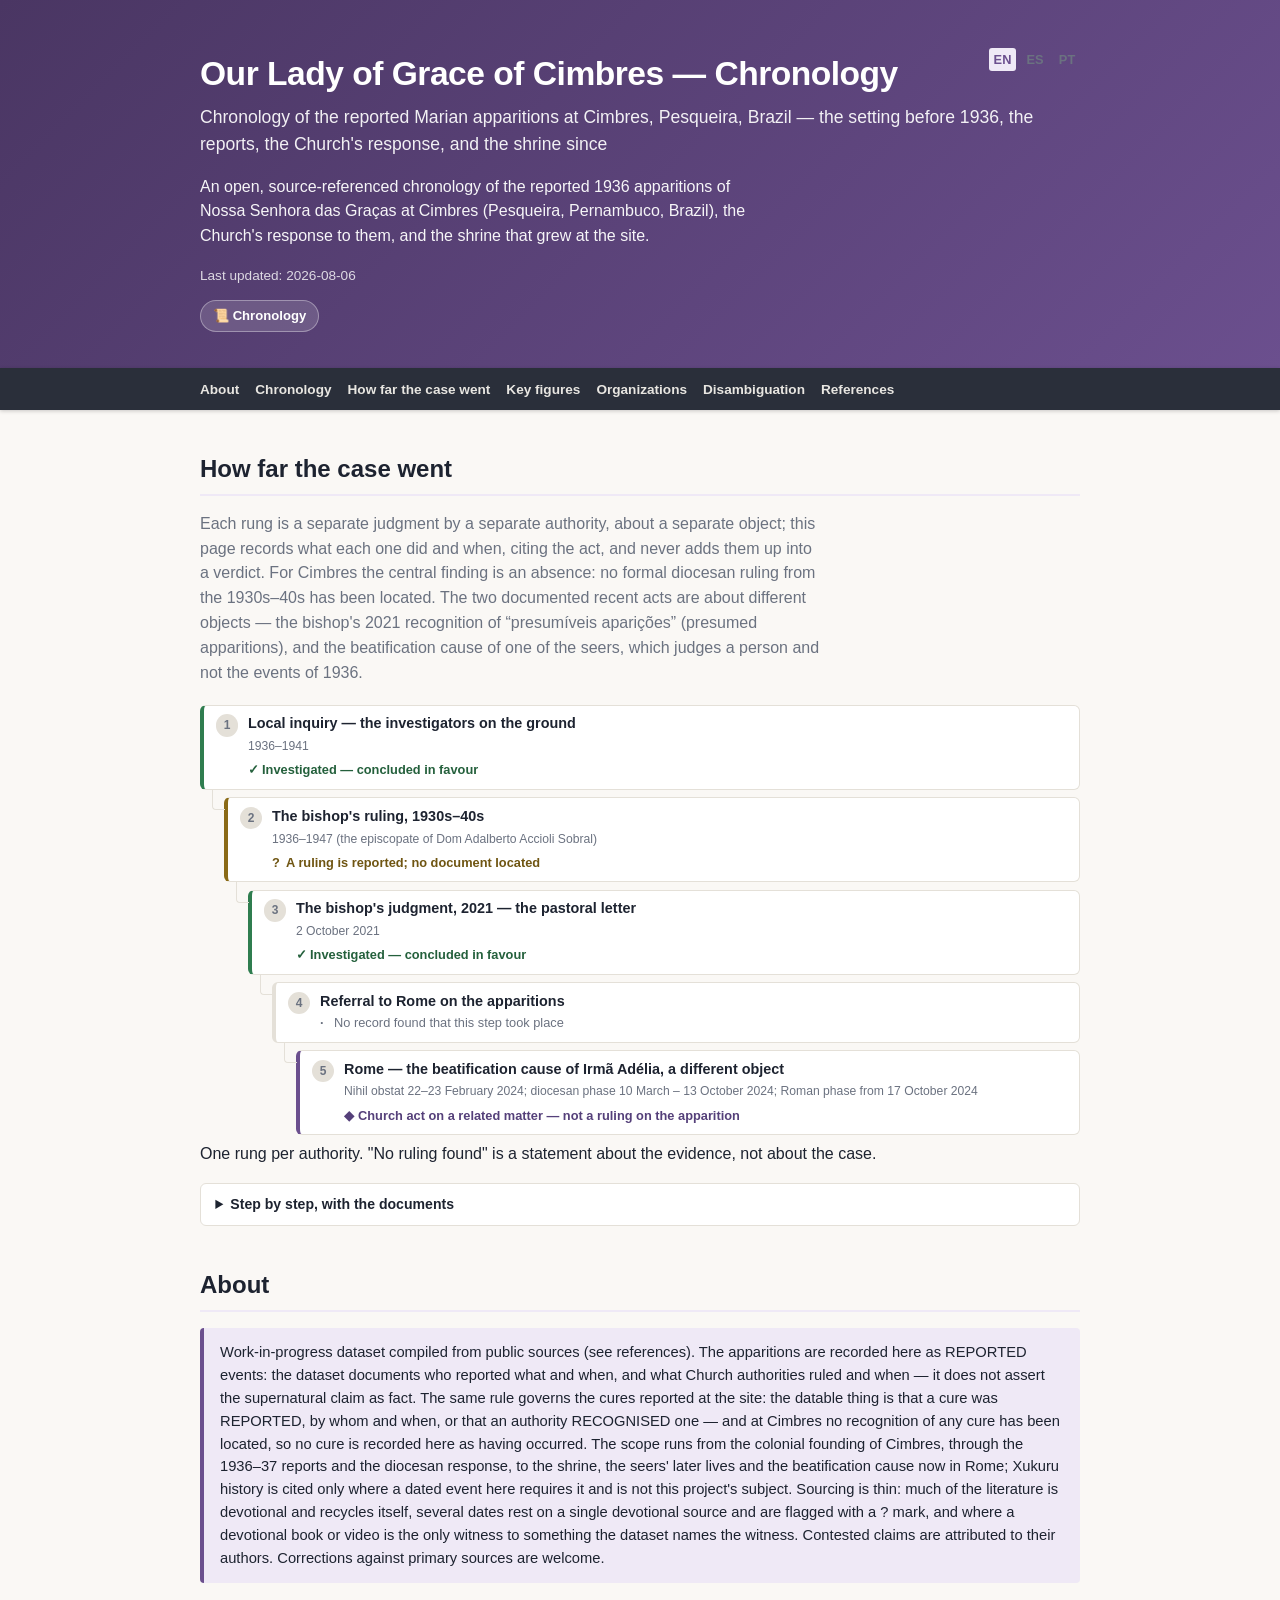
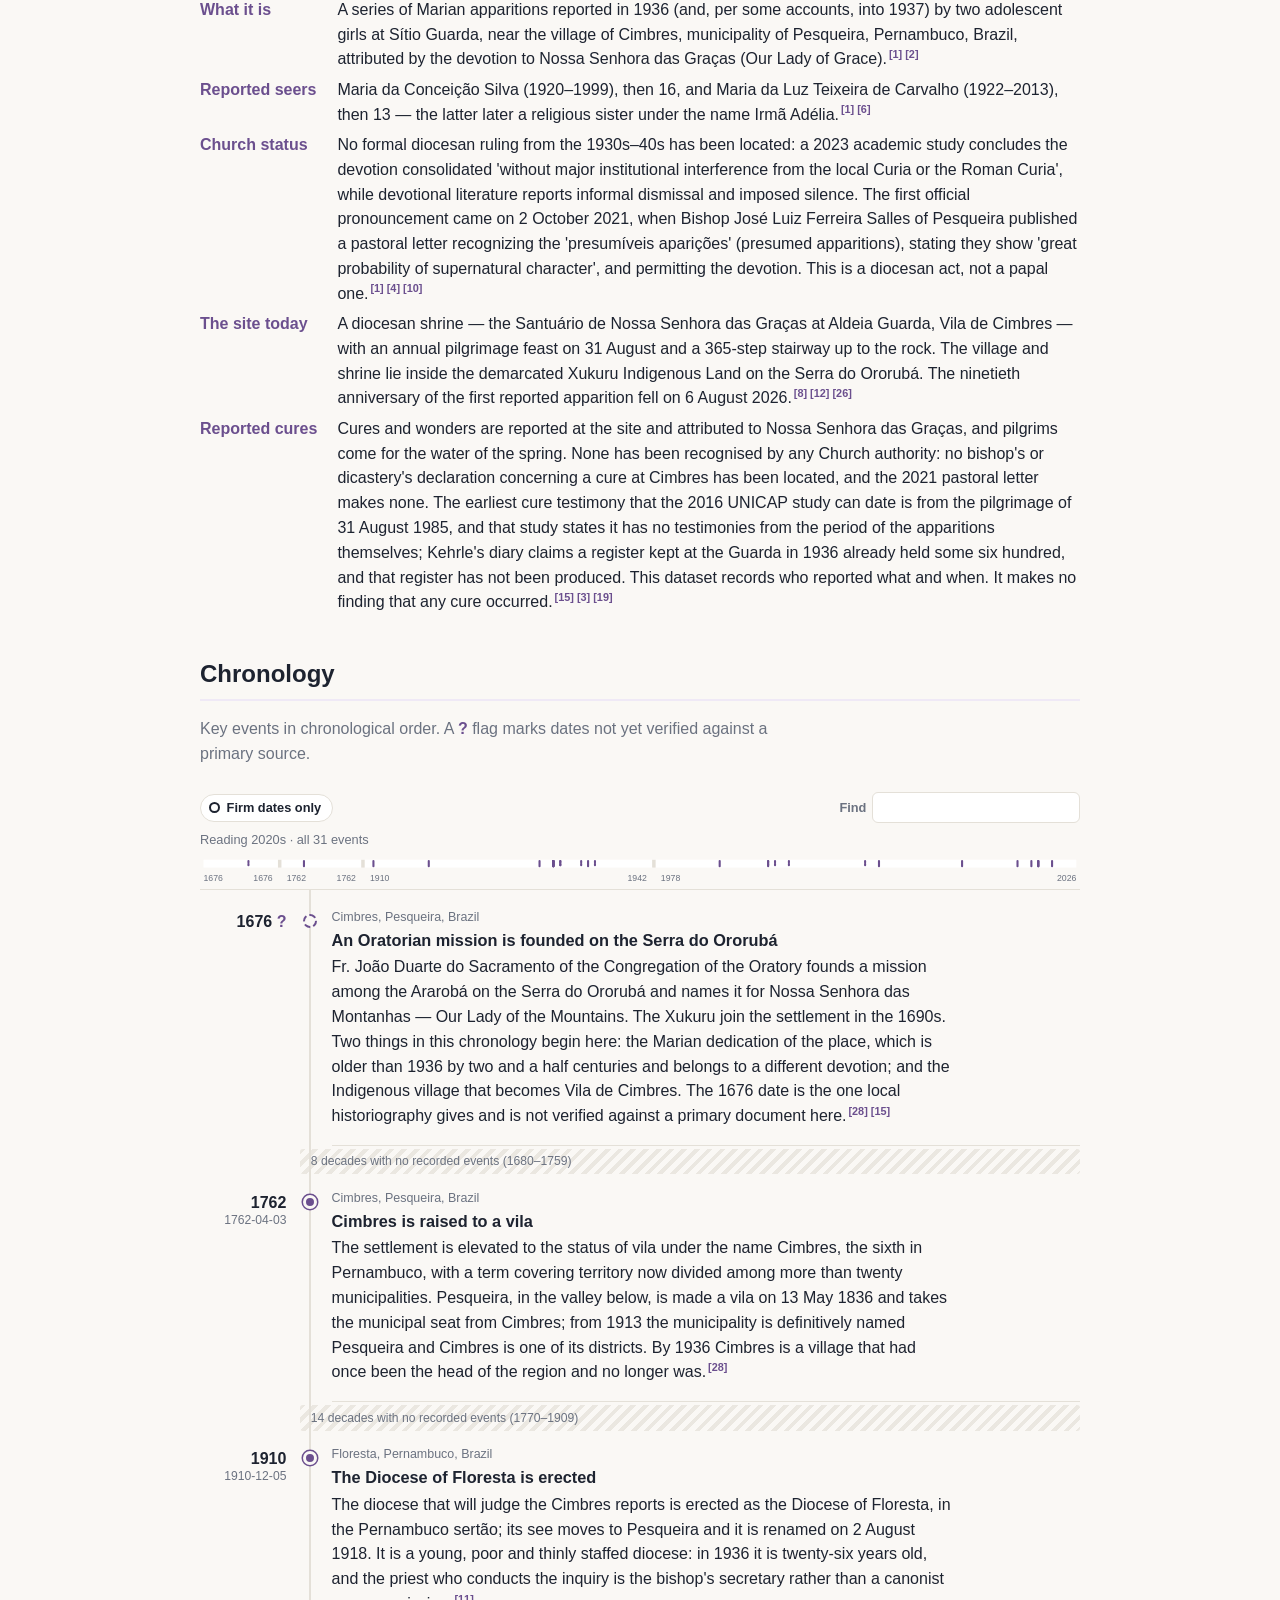
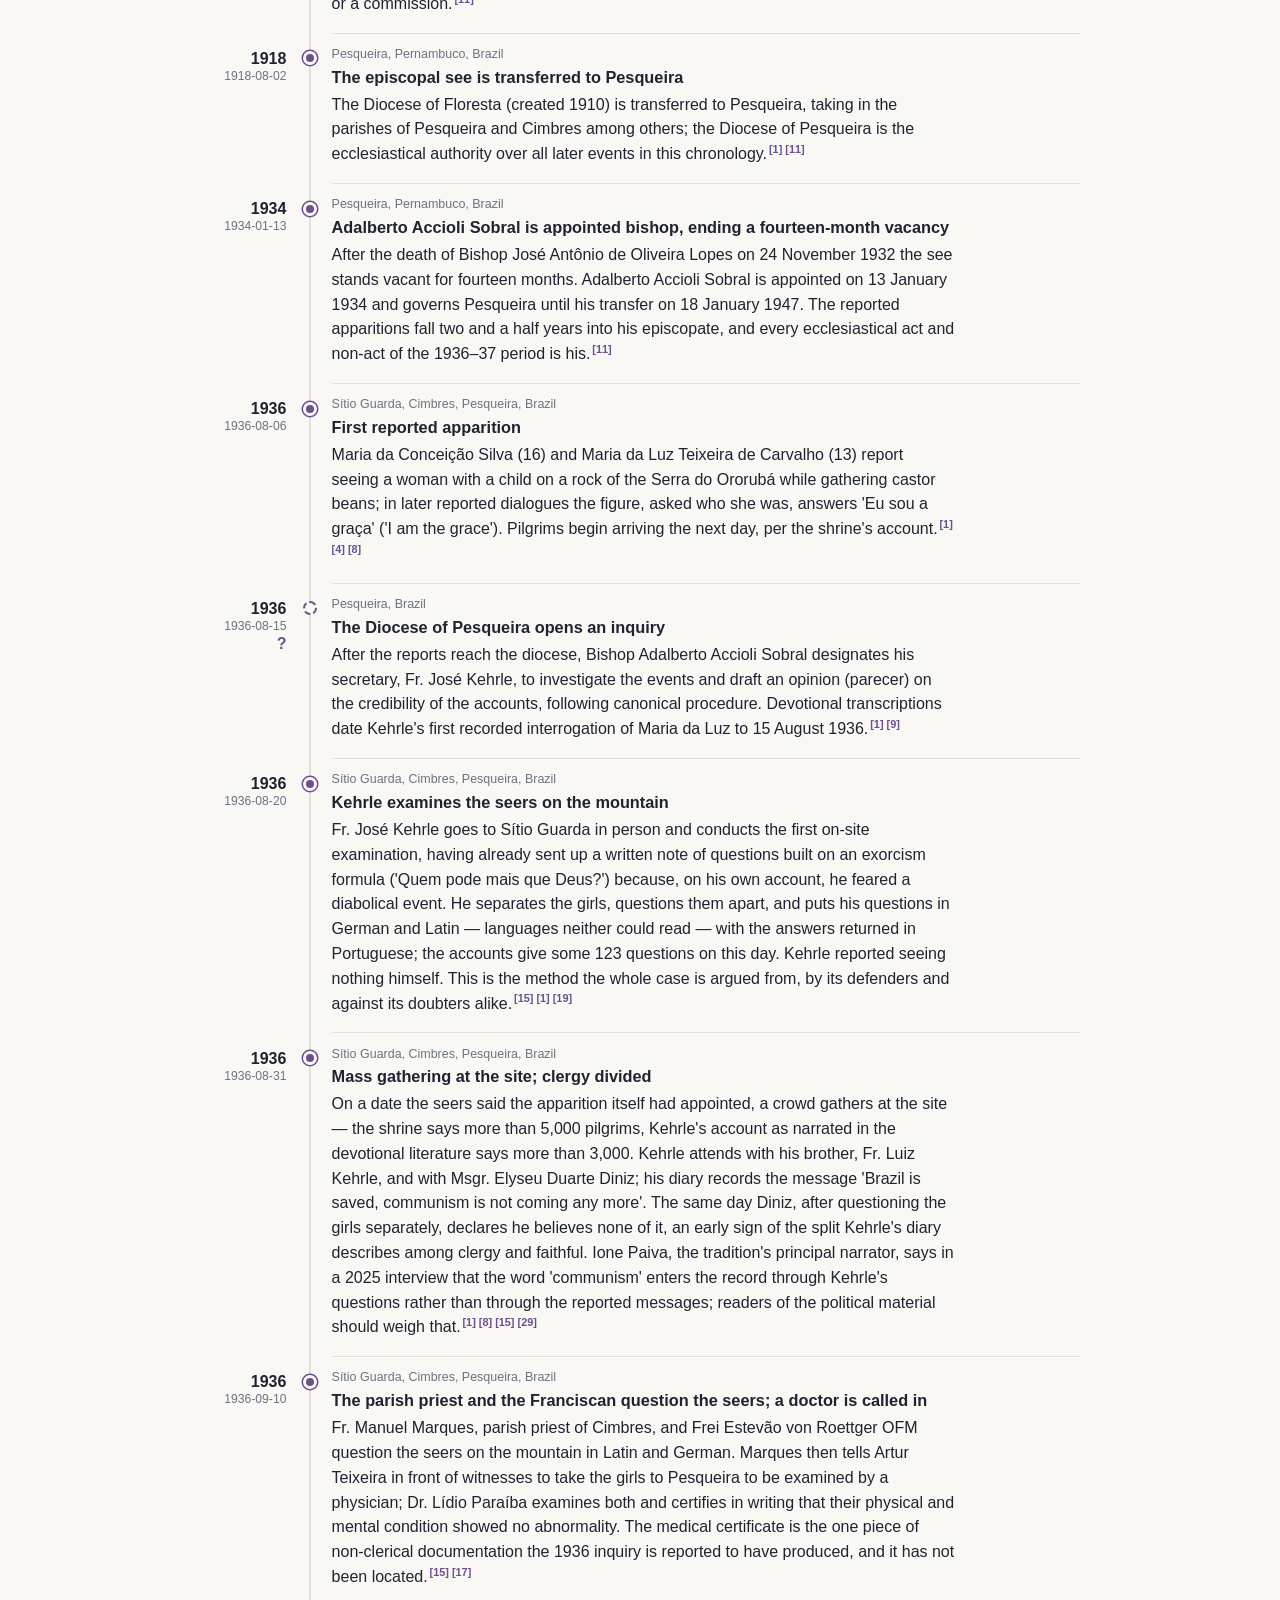
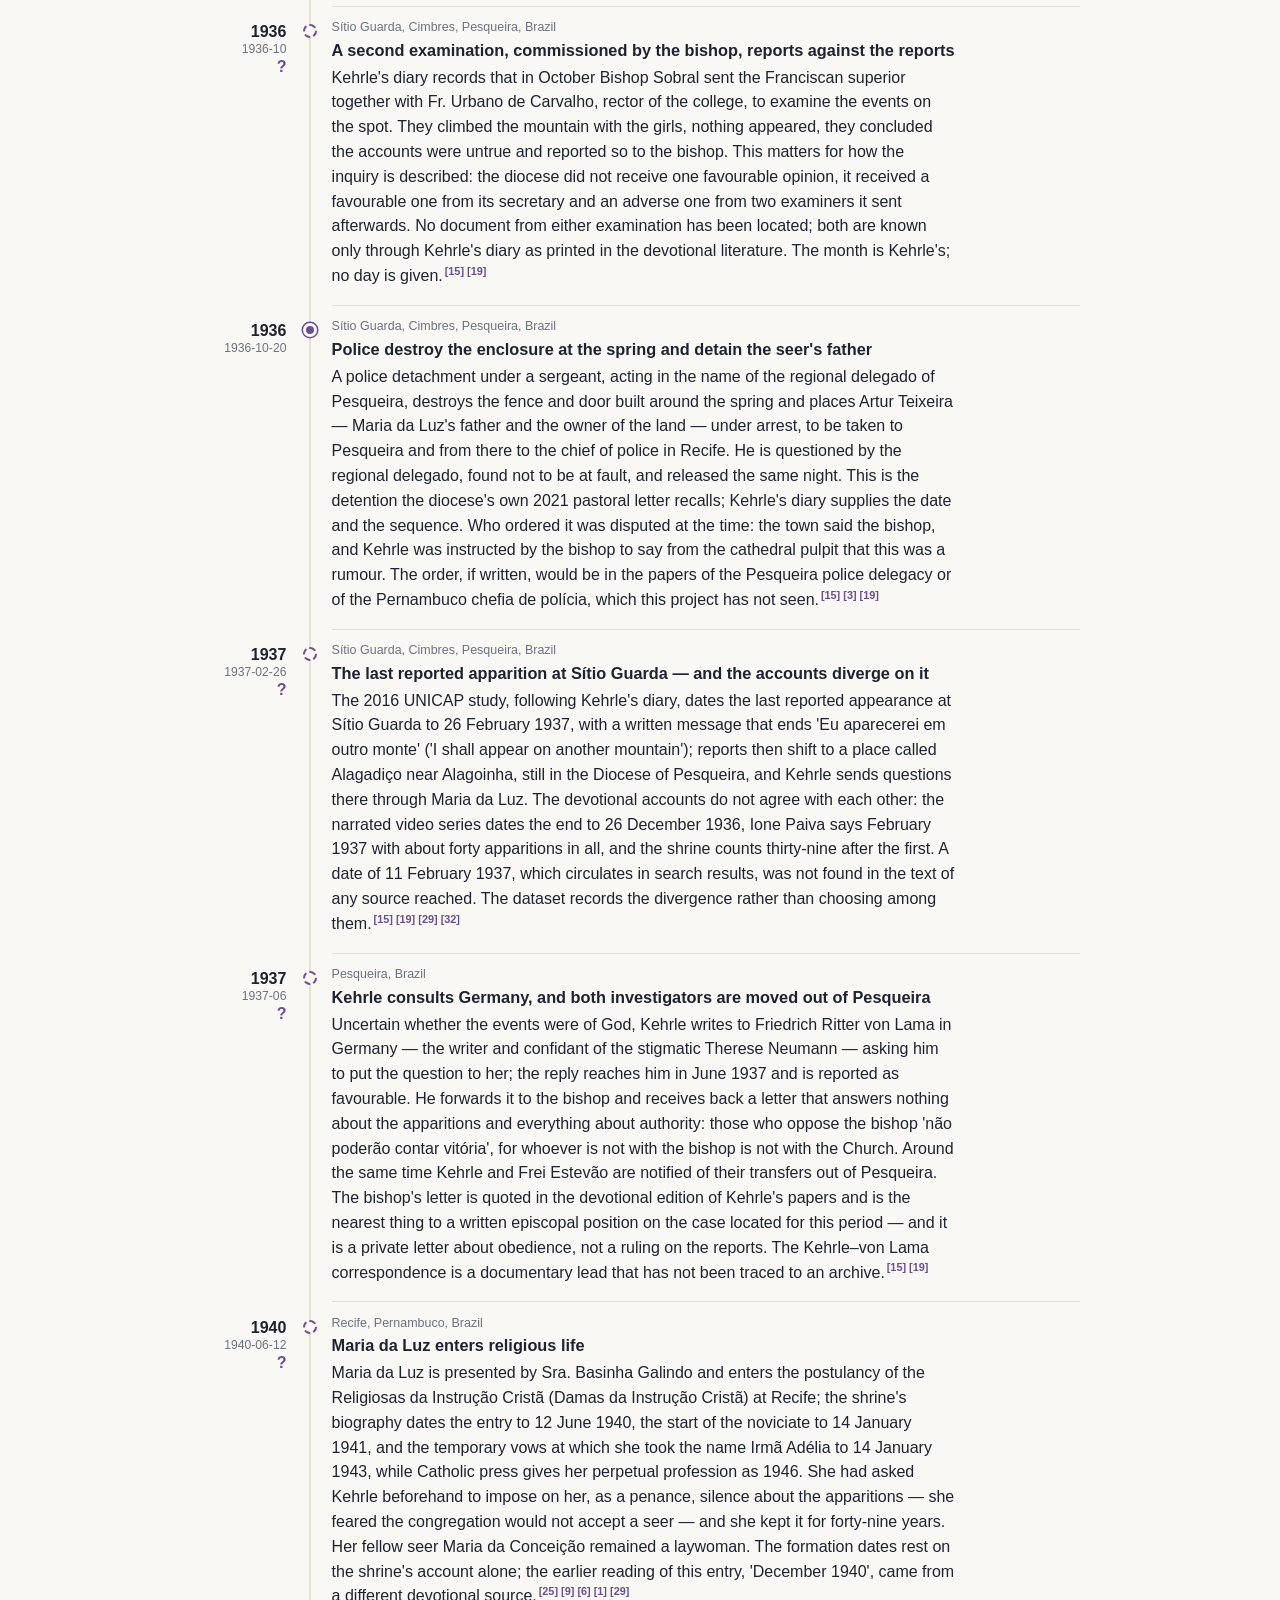
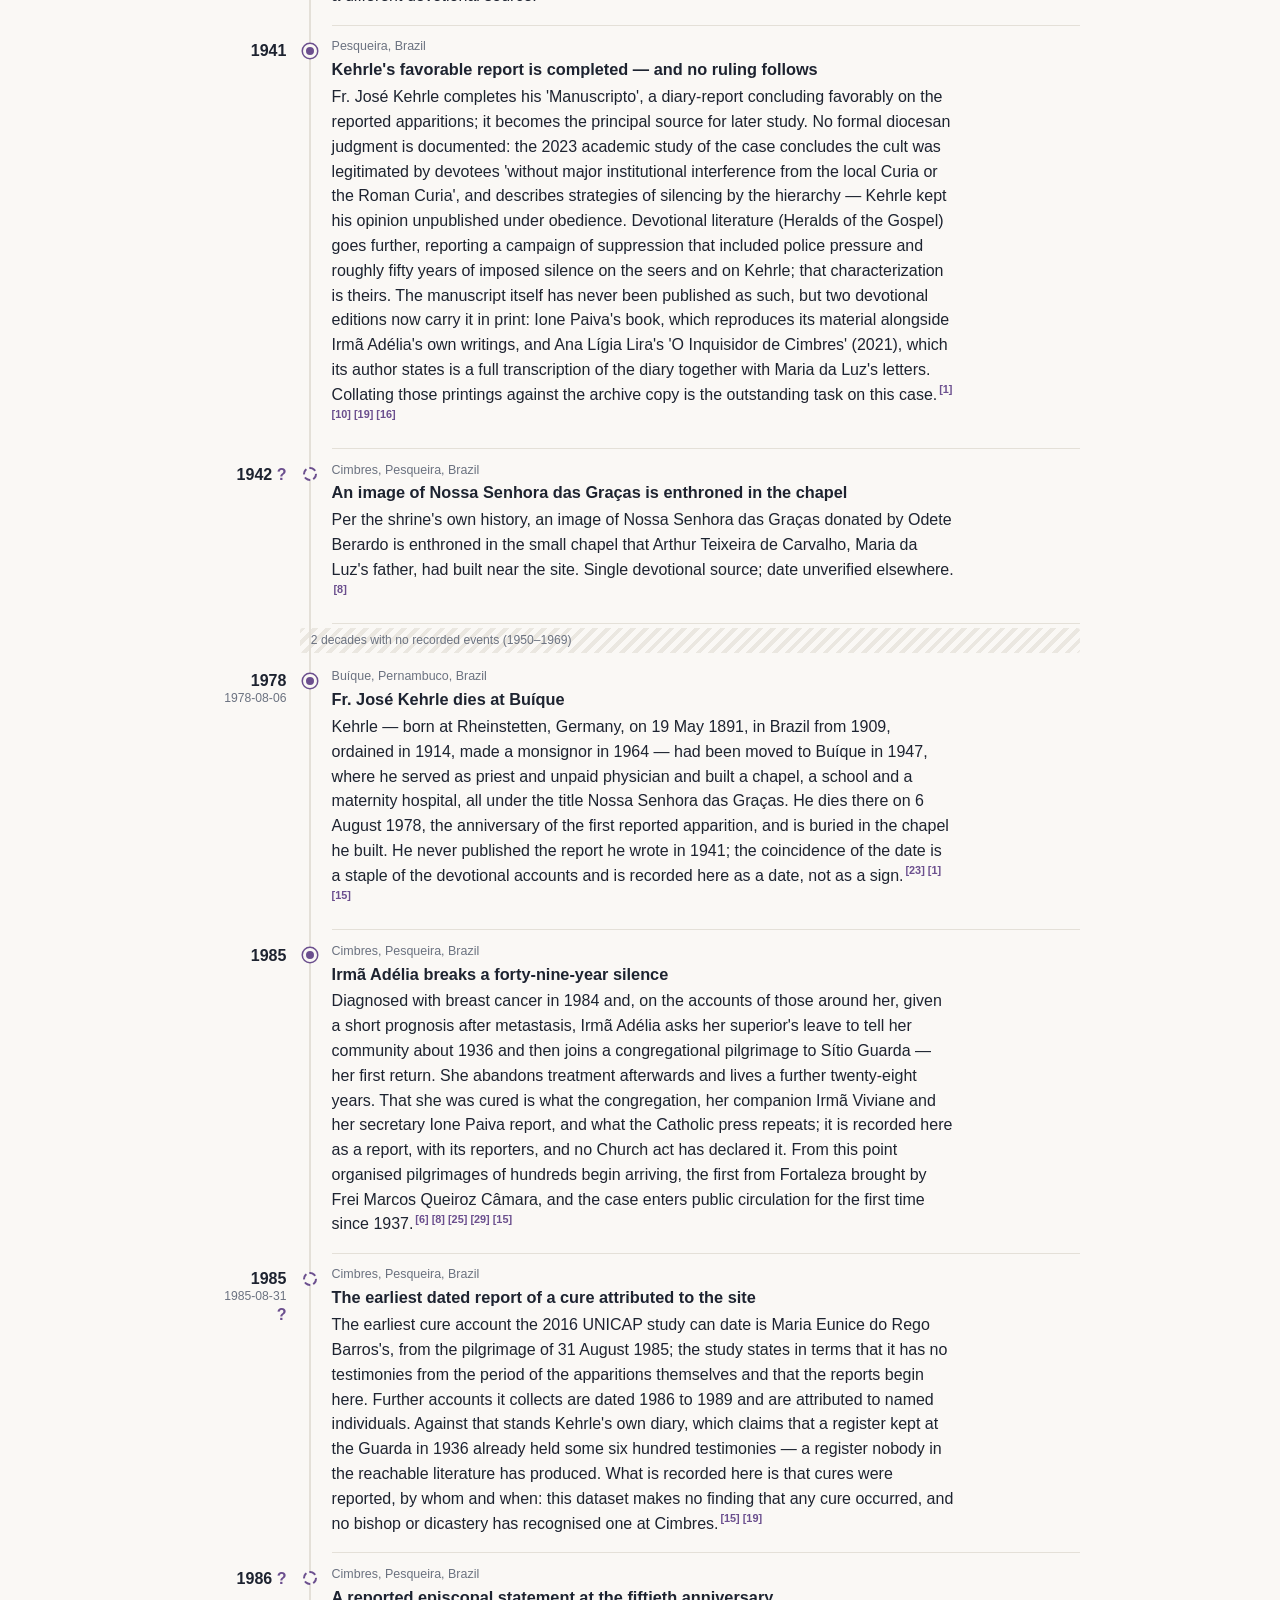
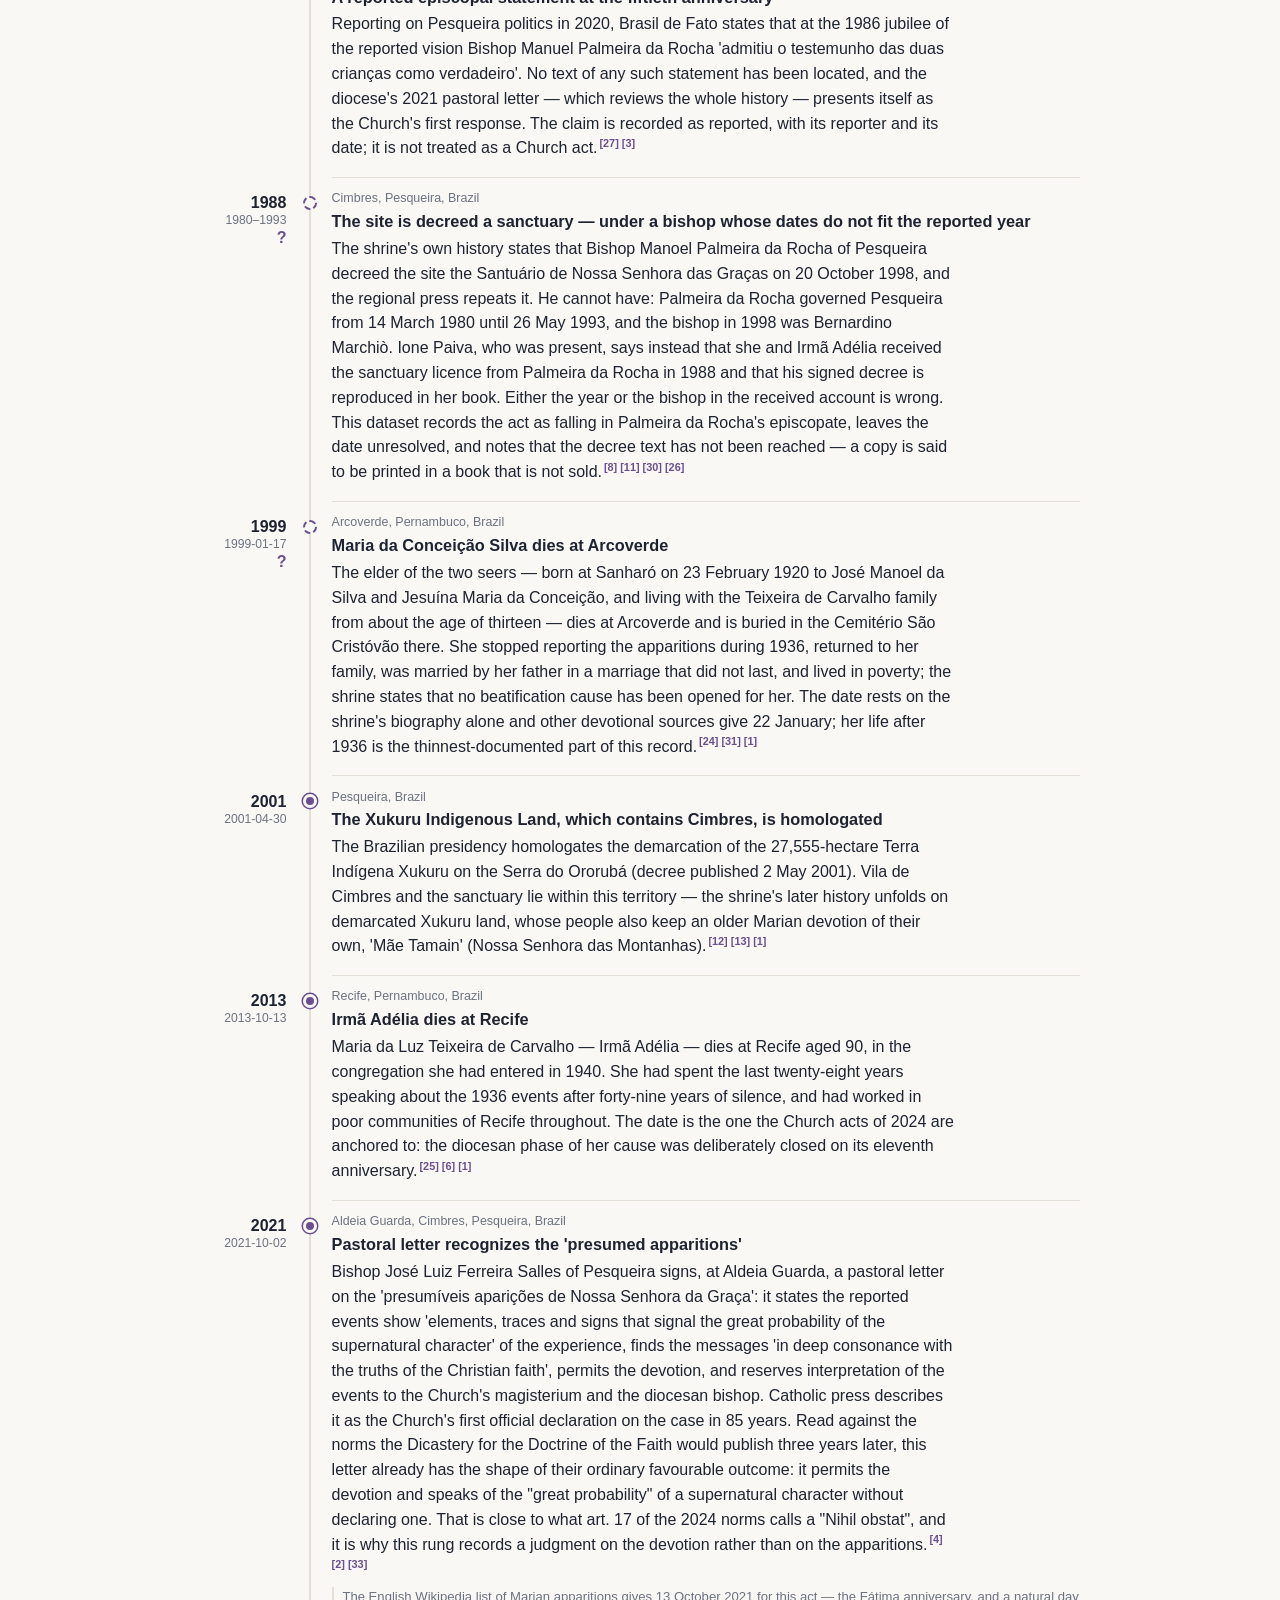
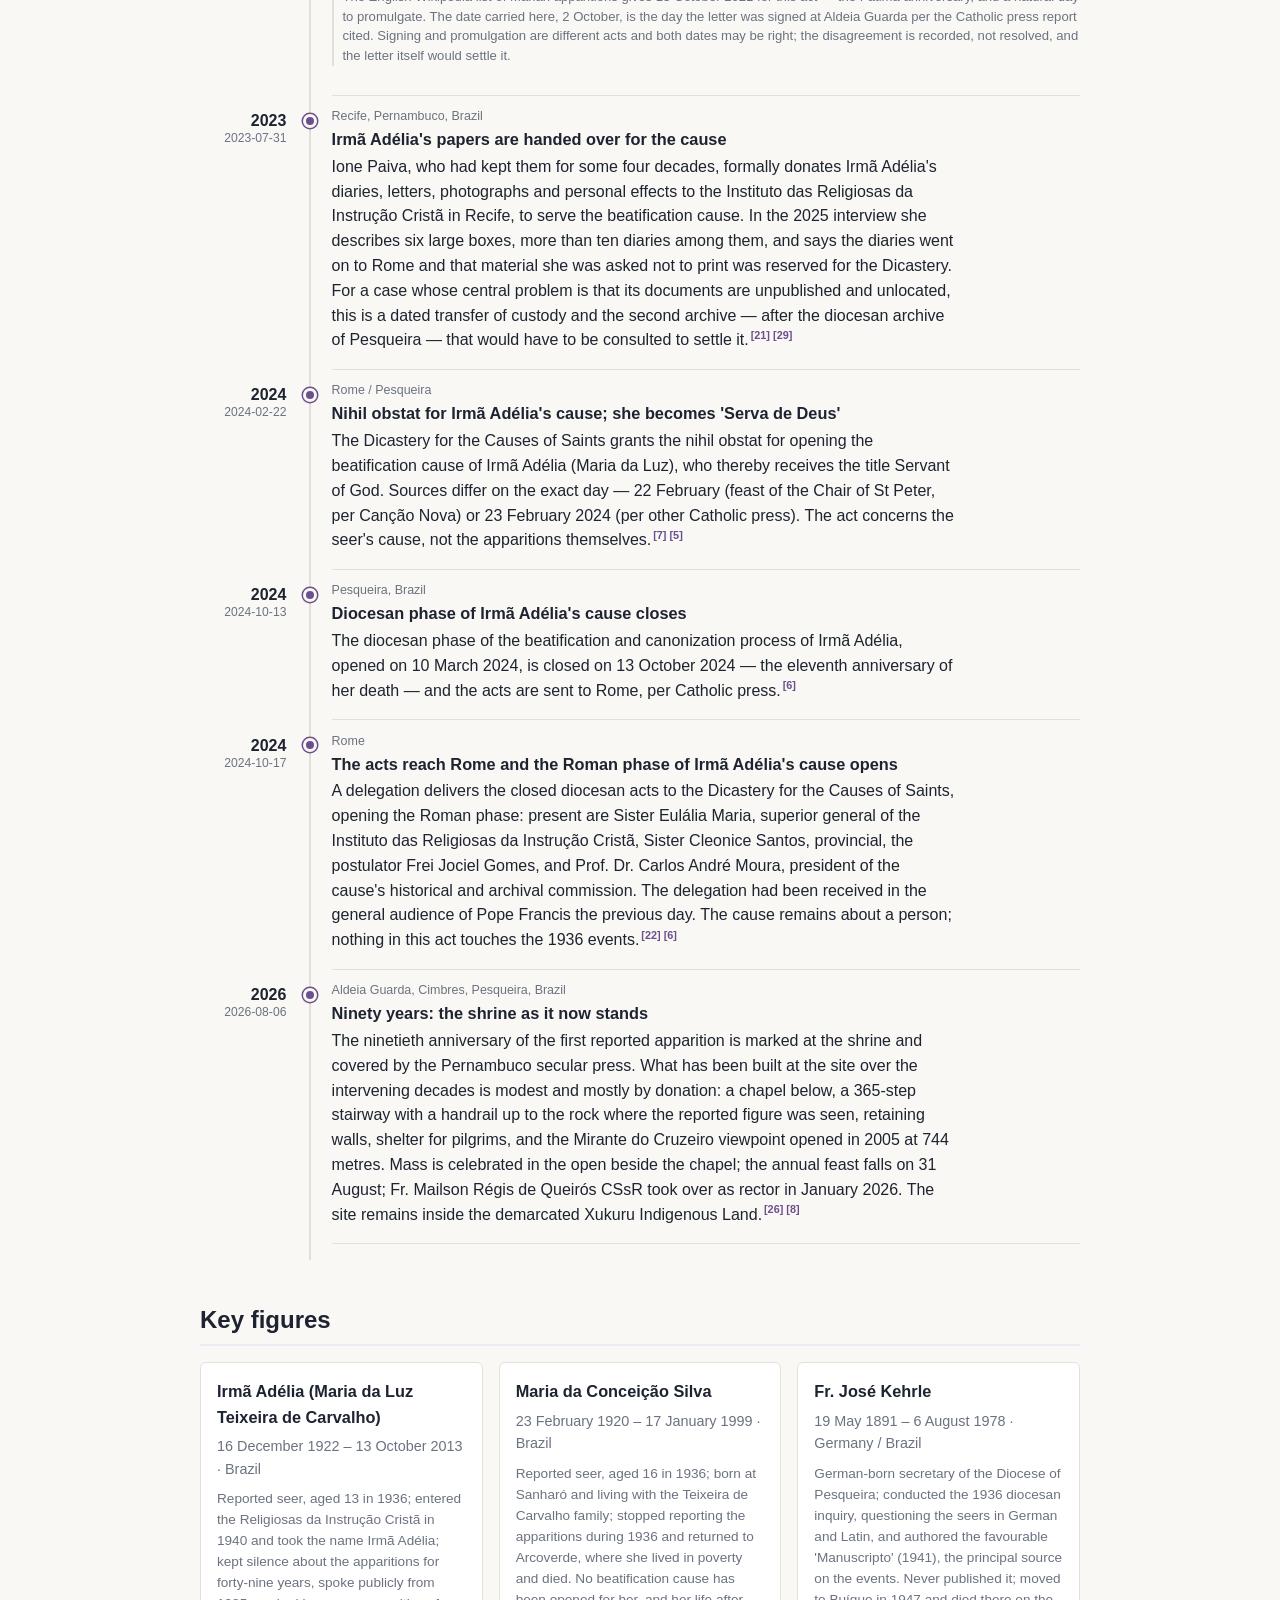
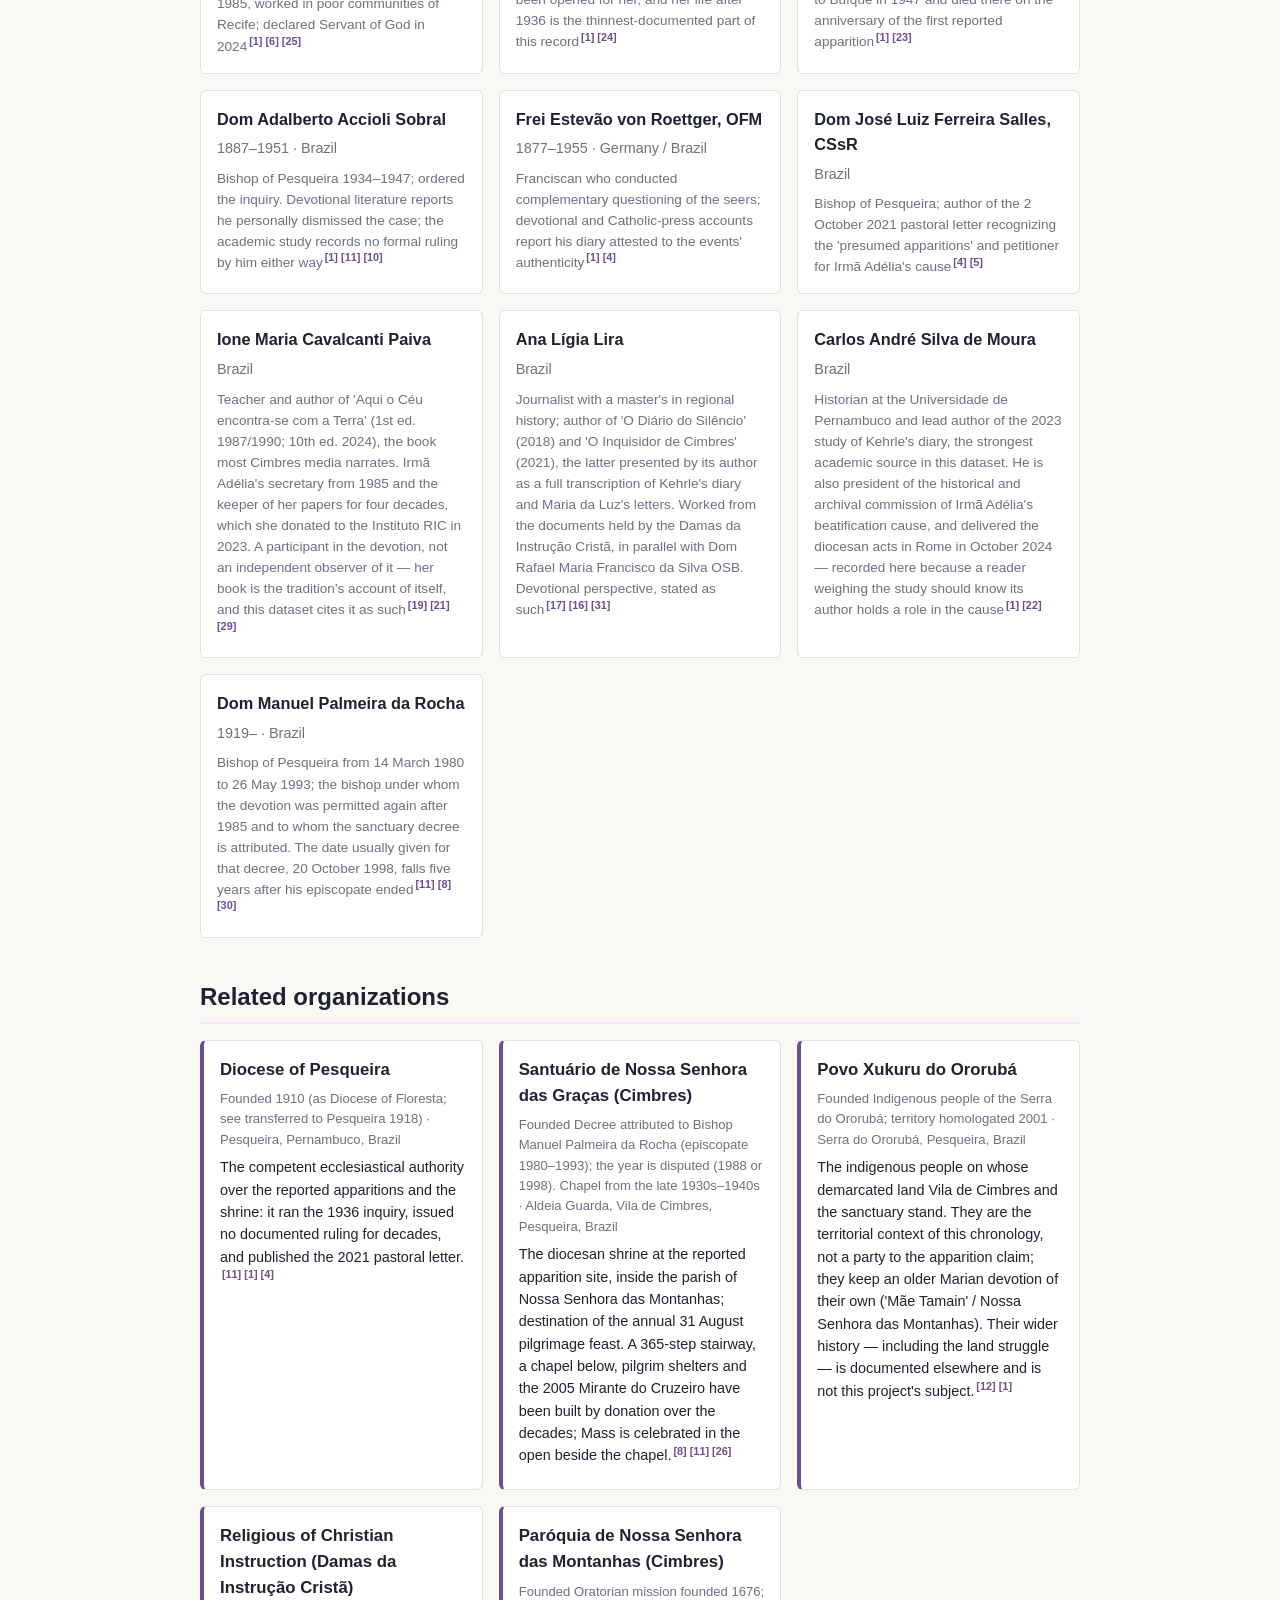
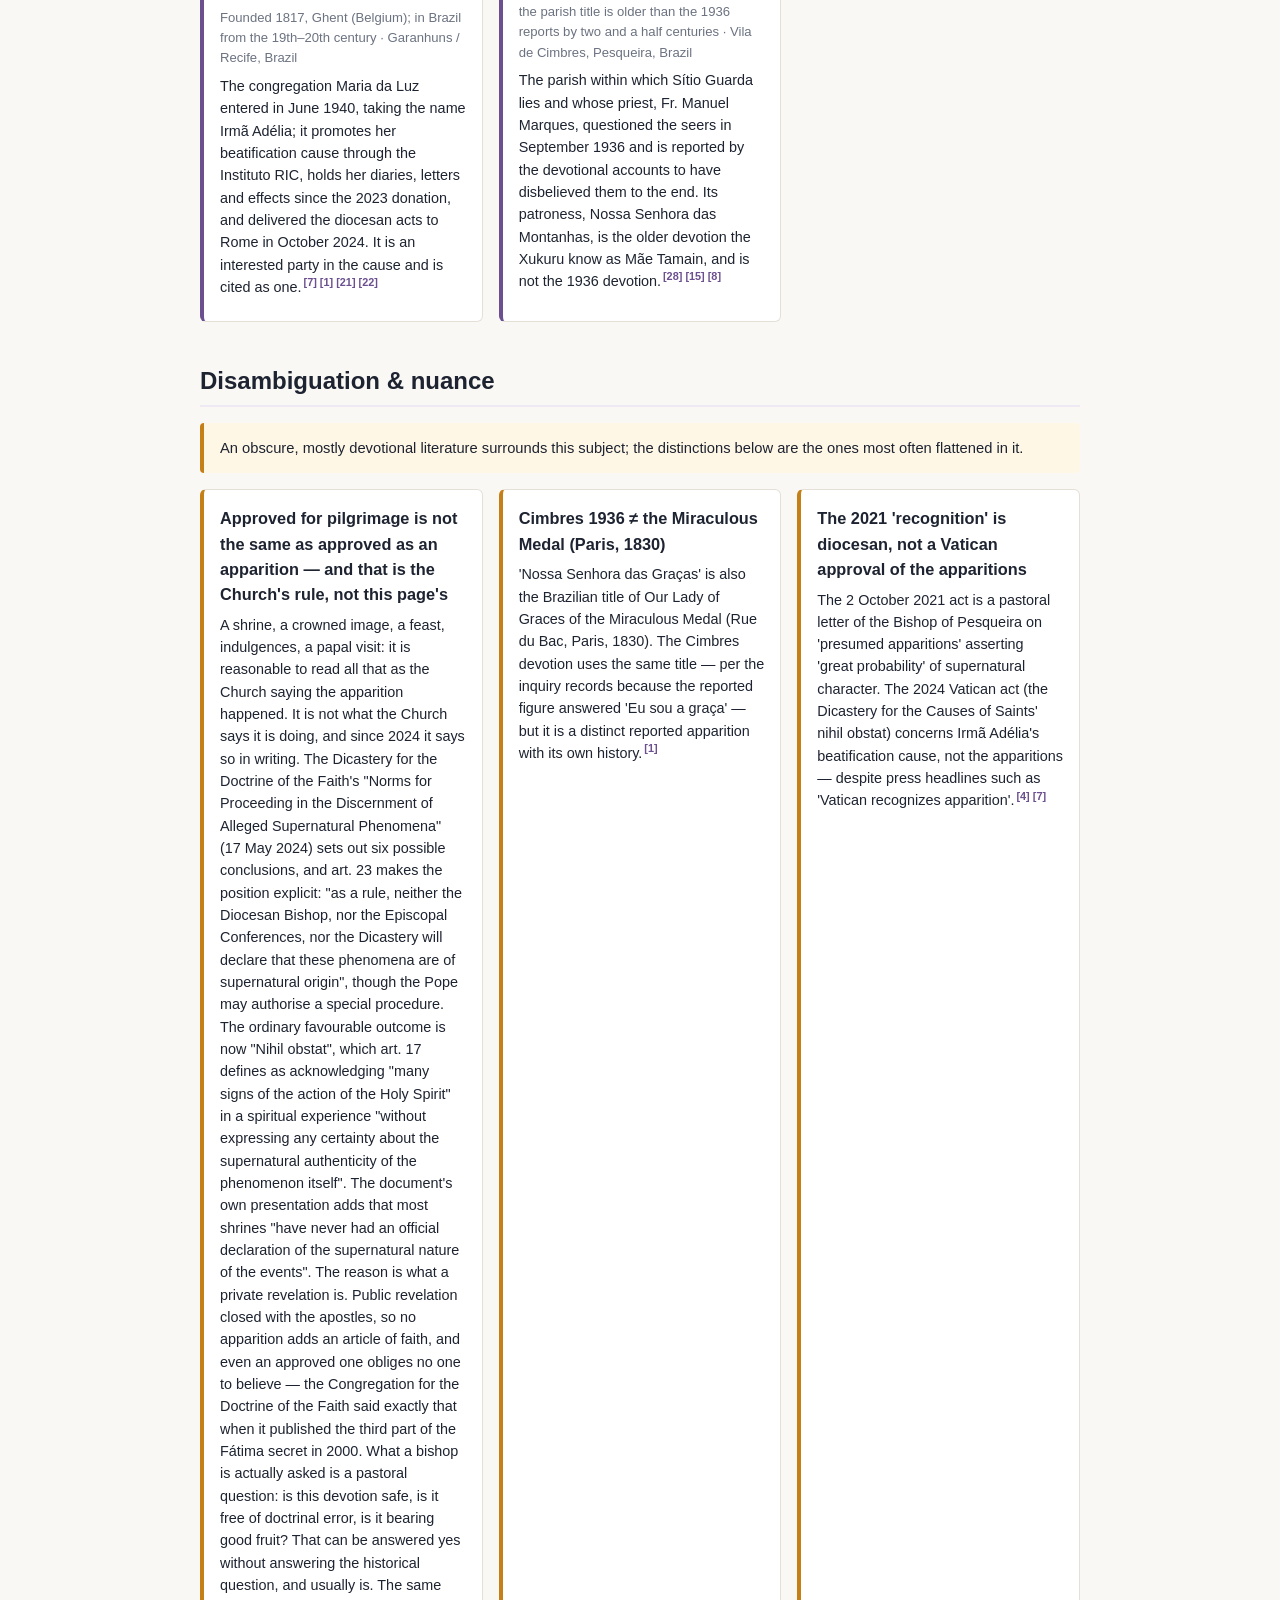
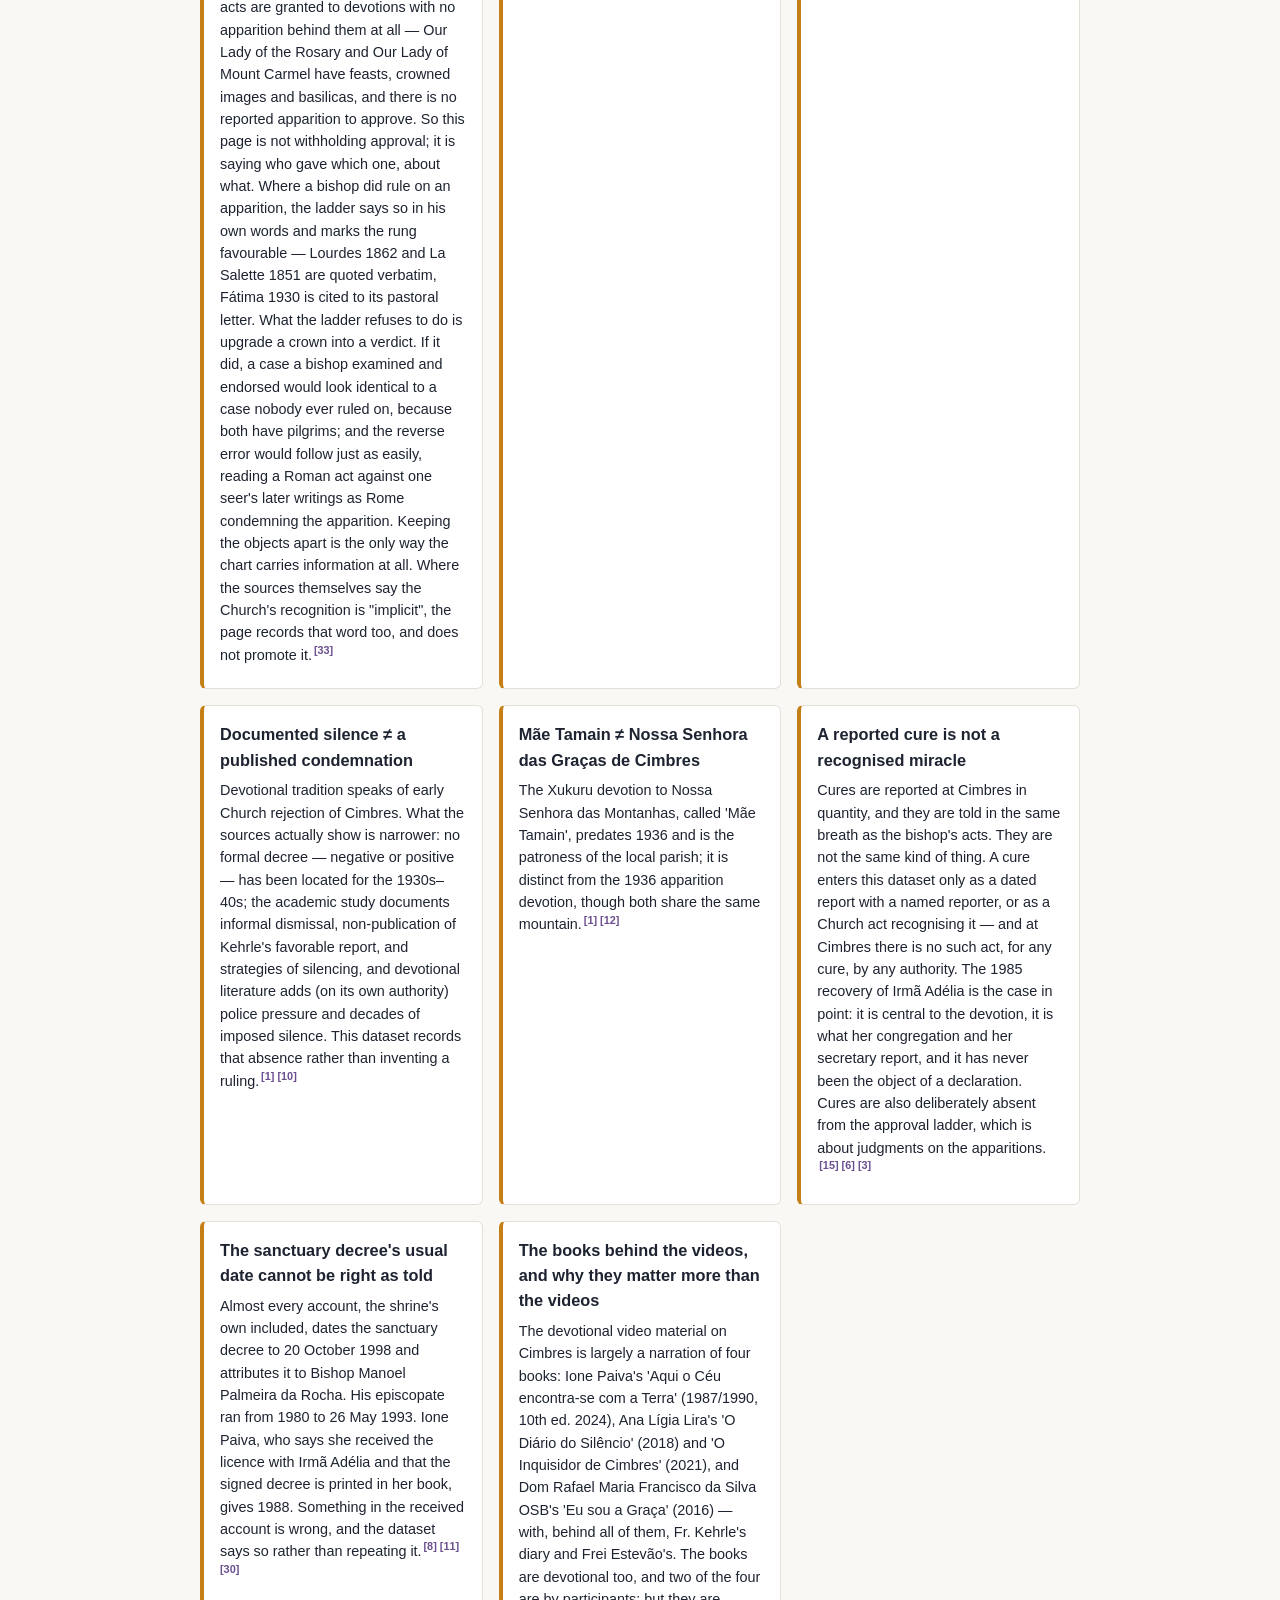
==== commit 77dac0d0: "Phone layout: nothing widens the page; river skips a year-only date From cronologia/core#112: - .viz" ====
--- a/docs/en/index.html
+++ b/docs/en/index.html
@@ -240,7 +240,7 @@
       </div>
       <ol class="rv-list" style="--lanes:1">
         <li class="rv-e rv-u" id="decade-1670" data-i="0" data-lanes="" data-decade="1670s">
-          <div class="rv-year">1676<small>1676</small> <span class="flag" title="Date not yet verified against a primary source">?</span></div>
+          <div class="rv-year">1676 <span class="flag" title="Date not yet verified against a primary source">?</span></div>
           <div class="rv-node" aria-hidden="true"><i class="rv-l0" style="--k:0"></i></div>
           <div class="rv-card">
             <p class="rv-kick"><span>Cimbres, Pesqueira, Brazil</span></p>
@@ -377,7 +377,7 @@
           </div>
         </li>
         <li class="rv-e" data-i="15" data-lanes="" data-decade="1940s">
-          <div class="rv-year">1941<small>1941</small></div>
+          <div class="rv-year">1941</div>
           <div class="rv-node" aria-hidden="true"><i class="rv-l0" style="--k:0"></i></div>
           <div class="rv-card">
             <p class="rv-kick"><span>Pesqueira, Brazil</span></p>
@@ -386,7 +386,7 @@
           </div>
         </li>
         <li class="rv-e rv-u" data-i="16" data-lanes="" data-decade="1940s">
-          <div class="rv-year">1942<small>1942</small> <span class="flag" title="Date not yet verified against a primary source">?</span></div>
+          <div class="rv-year">1942 <span class="flag" title="Date not yet verified against a primary source">?</span></div>
           <div class="rv-node" aria-hidden="true"><i class="rv-l0" style="--k:0"></i></div>
           <div class="rv-card">
             <p class="rv-kick"><span>Cimbres, Pesqueira, Brazil</span></p>
@@ -405,7 +405,7 @@
           </div>
         </li>
         <li class="rv-e" id="decade-1980" data-i="18" data-lanes="" data-decade="1980s">
-          <div class="rv-year">1985<small>1985</small></div>
+          <div class="rv-year">1985</div>
           <div class="rv-node" aria-hidden="true"><i class="rv-l0" style="--k:0"></i></div>
           <div class="rv-card">
             <p class="rv-kick"><span>Cimbres, Pesqueira, Brazil</span></p>
@@ -423,7 +423,7 @@
           </div>
         </li>
         <li class="rv-e rv-u" data-i="20" data-lanes="" data-decade="1980s">
-          <div class="rv-year">1986<small>1986</small> <span class="flag" title="Date not yet verified against a primary source">?</span></div>
+          <div class="rv-year">1986 <span class="flag" title="Date not yet verified against a primary source">?</span></div>
           <div class="rv-node" aria-hidden="true"><i class="rv-l0" style="--k:0"></i></div>
           <div class="rv-card">
             <p class="rv-kick"><span>Cimbres, Pesqueira, Brazil</span></p>
--- a/docs/styles.css
+++ b/docs/styles.css
@@ -72,7 +72,7 @@
 .facts dd { margin: 0; }
 
 /* Chronology table */
-.table-scroll { overflow-x: auto; }
+.table-scroll { position: relative; overflow-x: auto; }
 table.meetings { width: 100%; border-collapse: collapse; font-size: .92rem; background: var(--surface); }
 table.meetings th, table.meetings td { text-align: left; padding: .55rem .65rem; border-bottom: 1px solid var(--line); vertical-align: top; }
 table.meetings thead th { background: #2a2f3a; color: #fff; position: sticky; top: 0; }
@@ -153,7 +153,7 @@
 /* Branch timeline ("subway diagram"; rendered only when the data declares
    `branchTimeline`). The SVG keeps its natural size inside a horizontal
    scroll container on small screens; print scales it to the page. */
-.viz-scroll { overflow-x: auto; -webkit-overflow-scrolling: touch; }
+.viz-scroll { position: relative; overflow-x: auto; -webkit-overflow-scrolling: touch; }
 figure.branch-timeline { margin: 1rem 0 0; }
 .branch-timeline-svg { display: block; }
 .branch-timeline-svg text { font-family: inherit; }
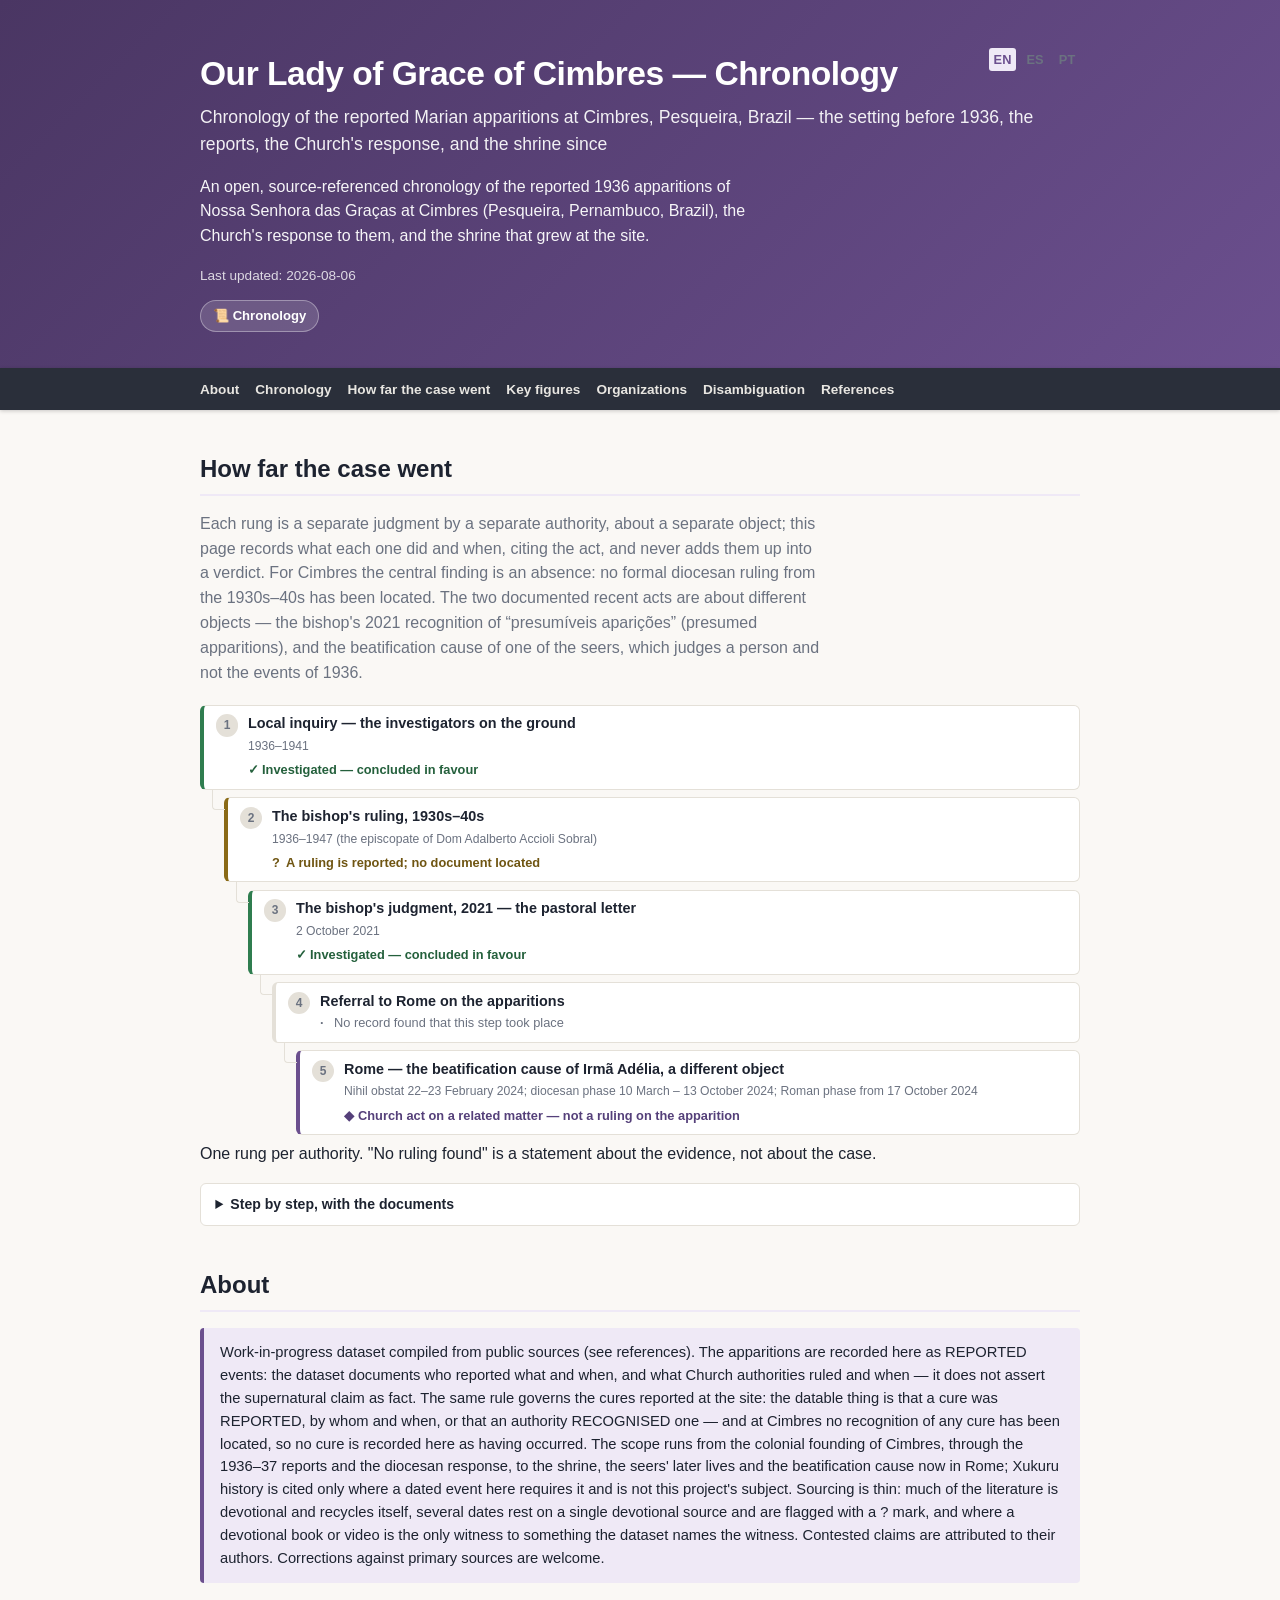
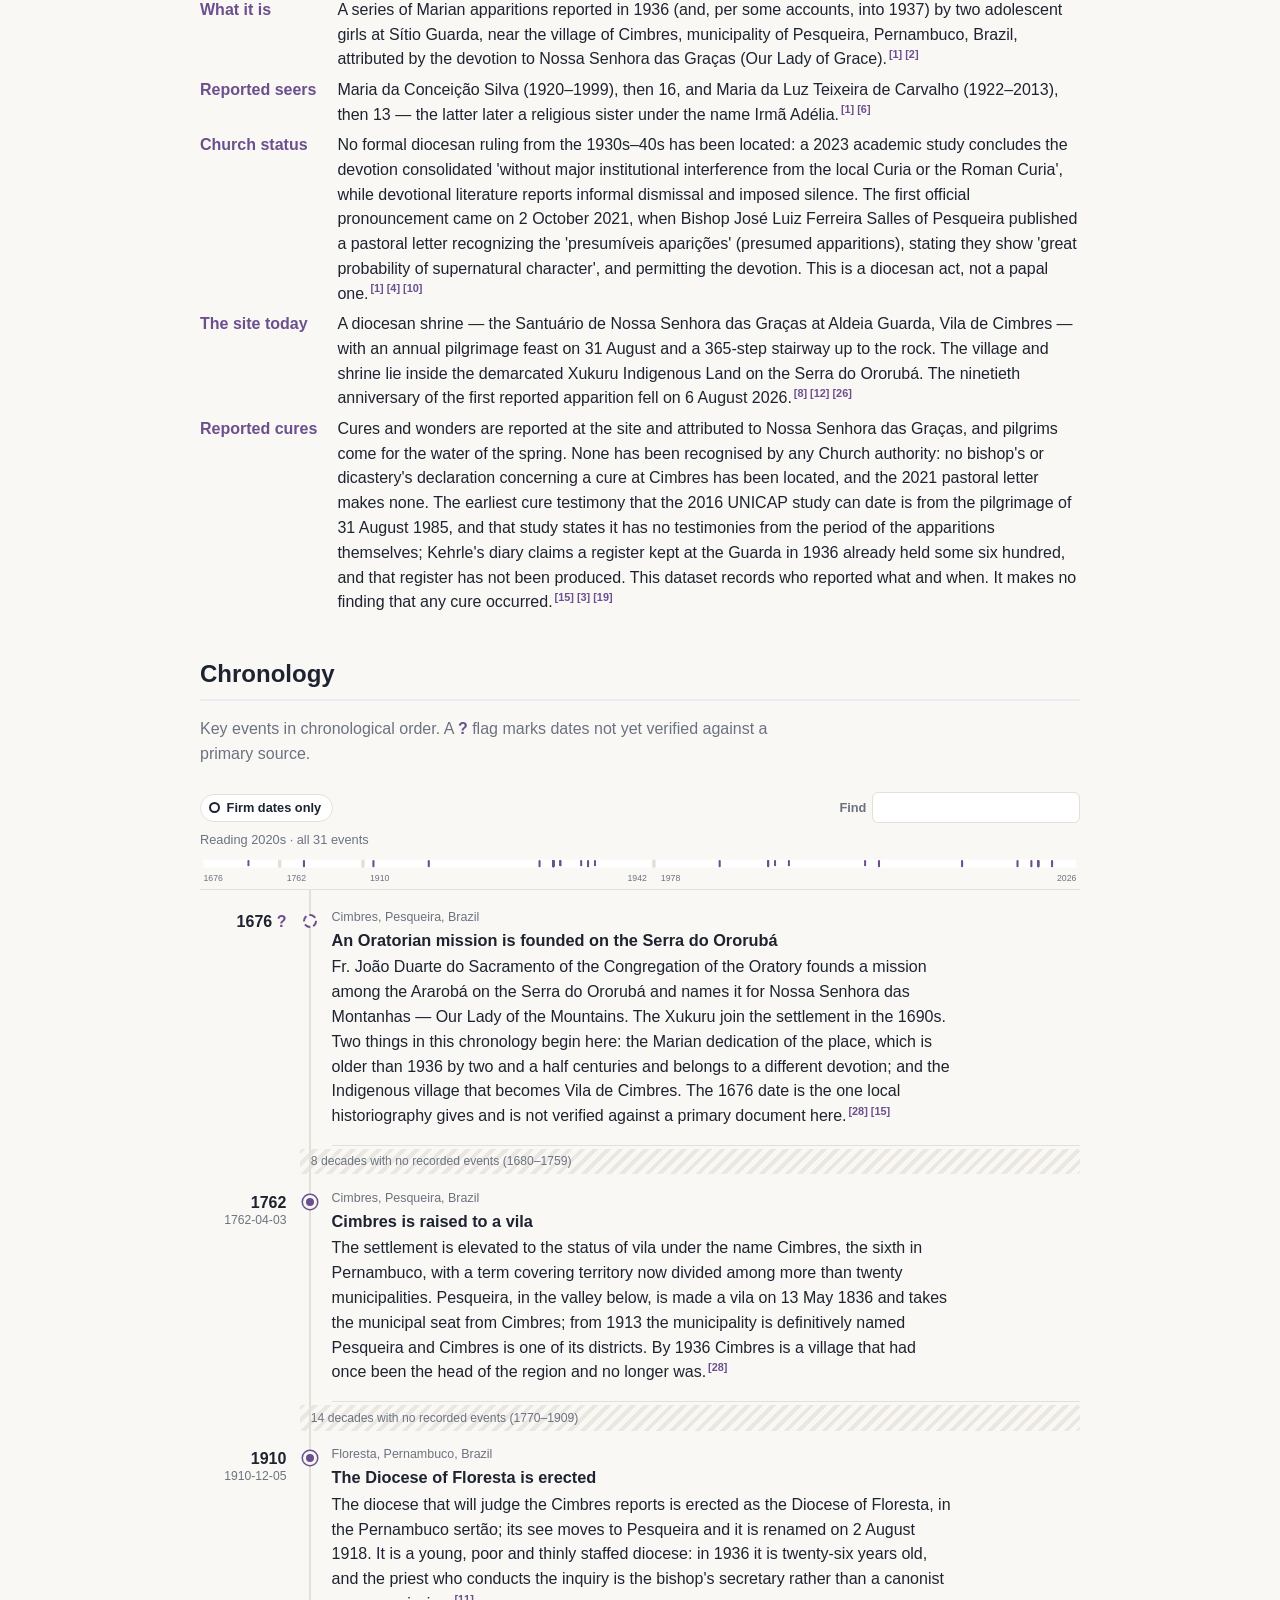
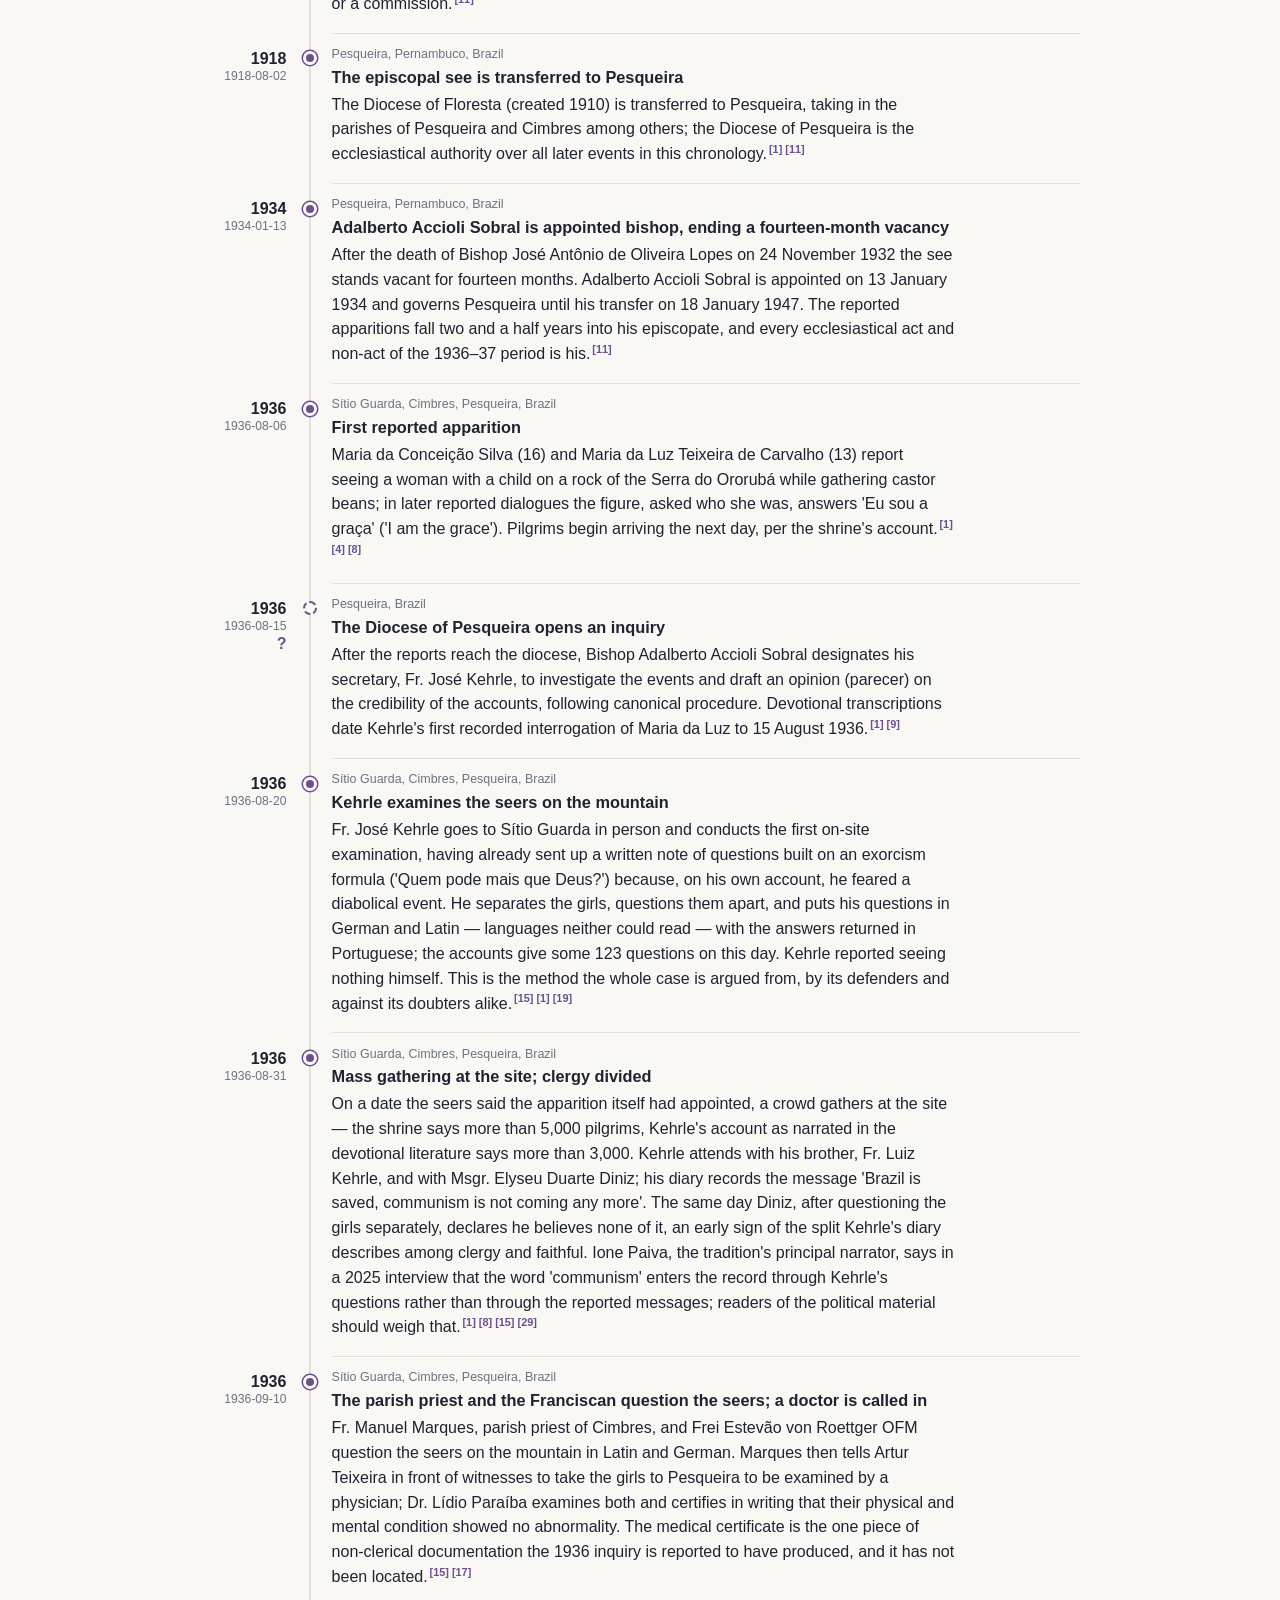
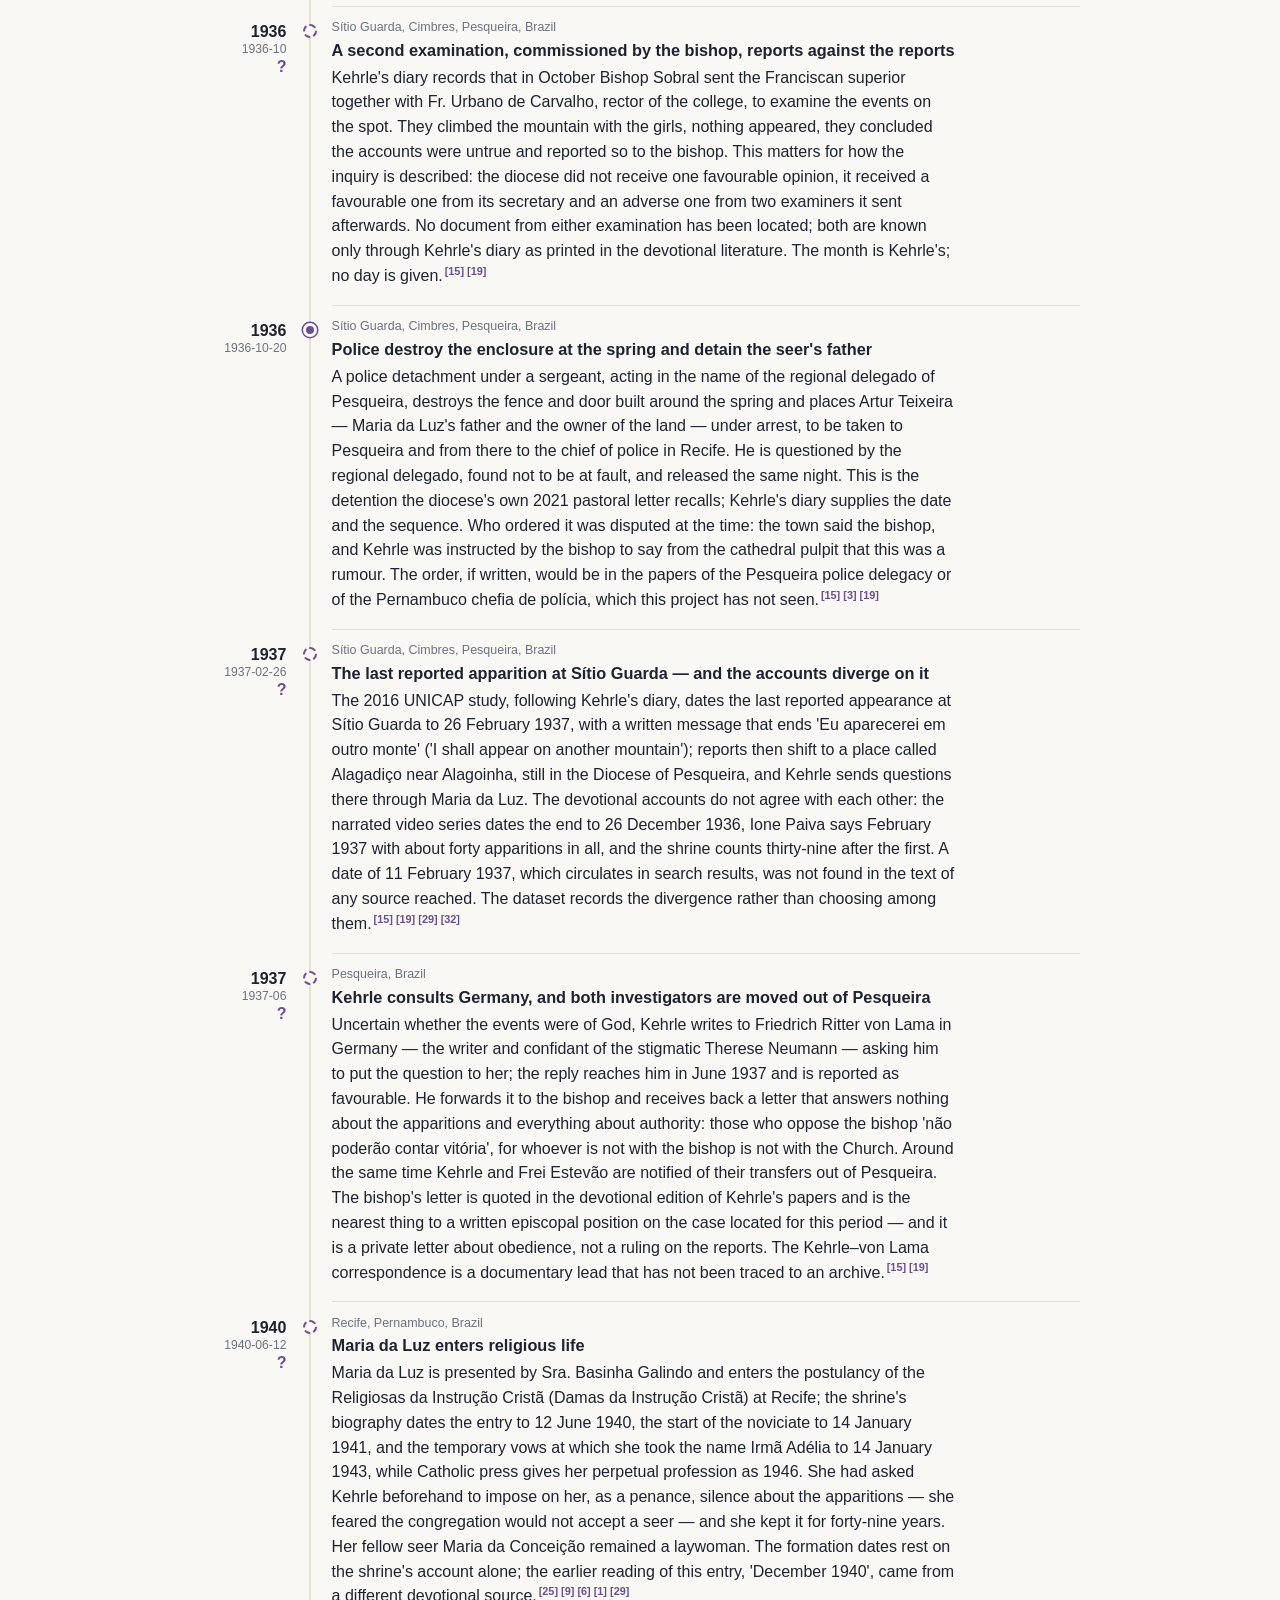
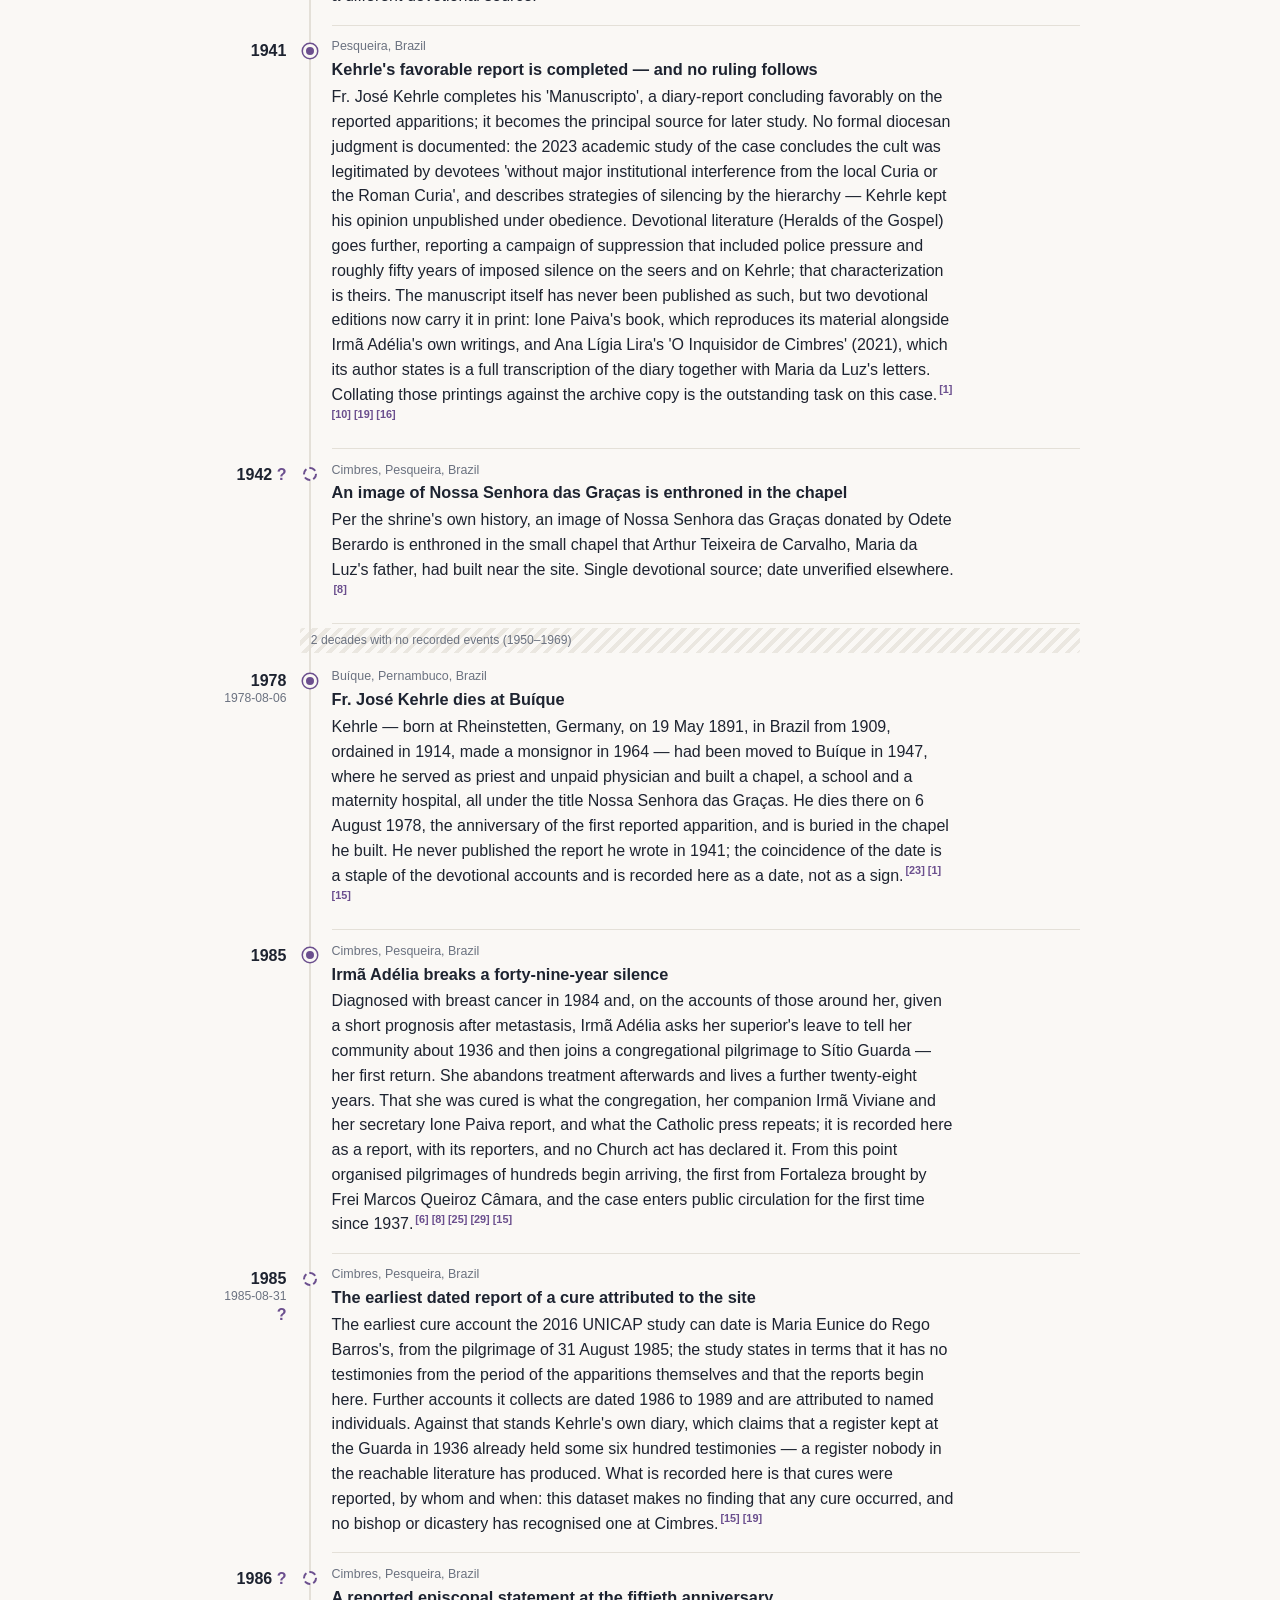
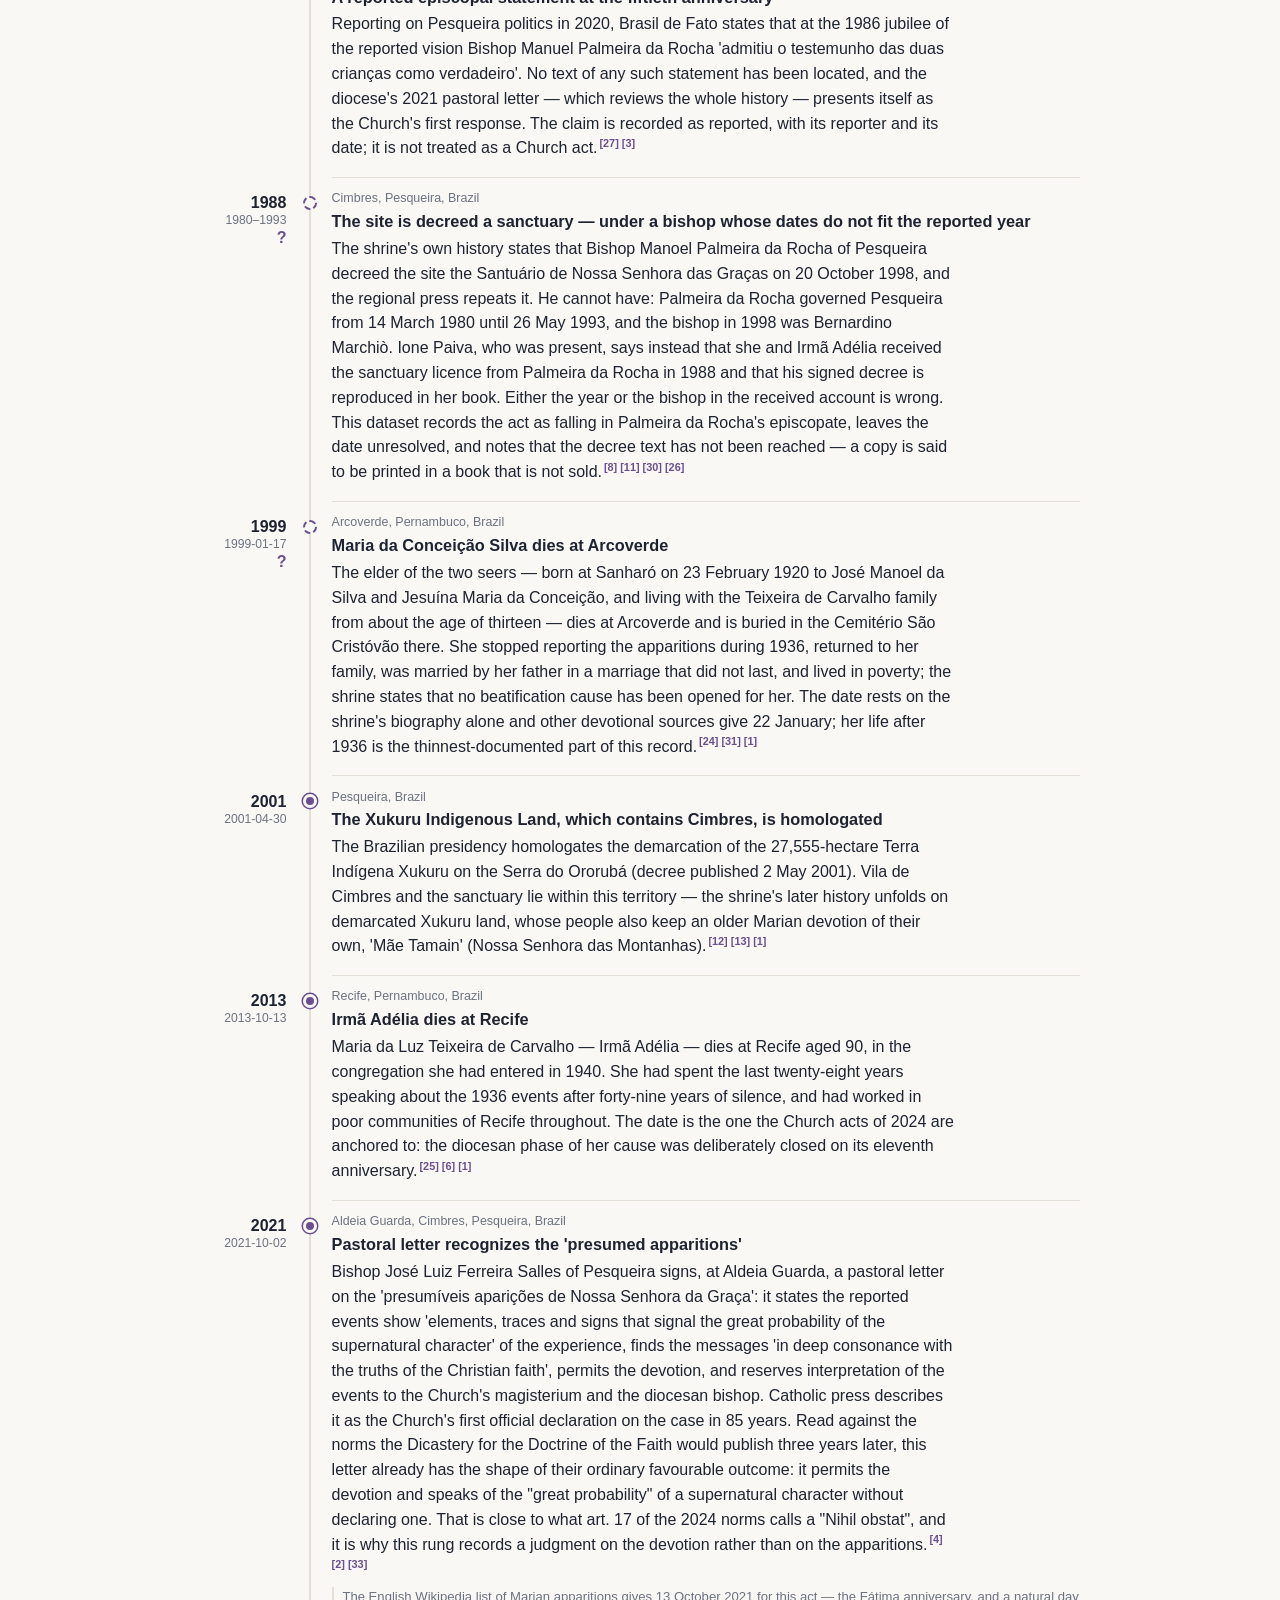
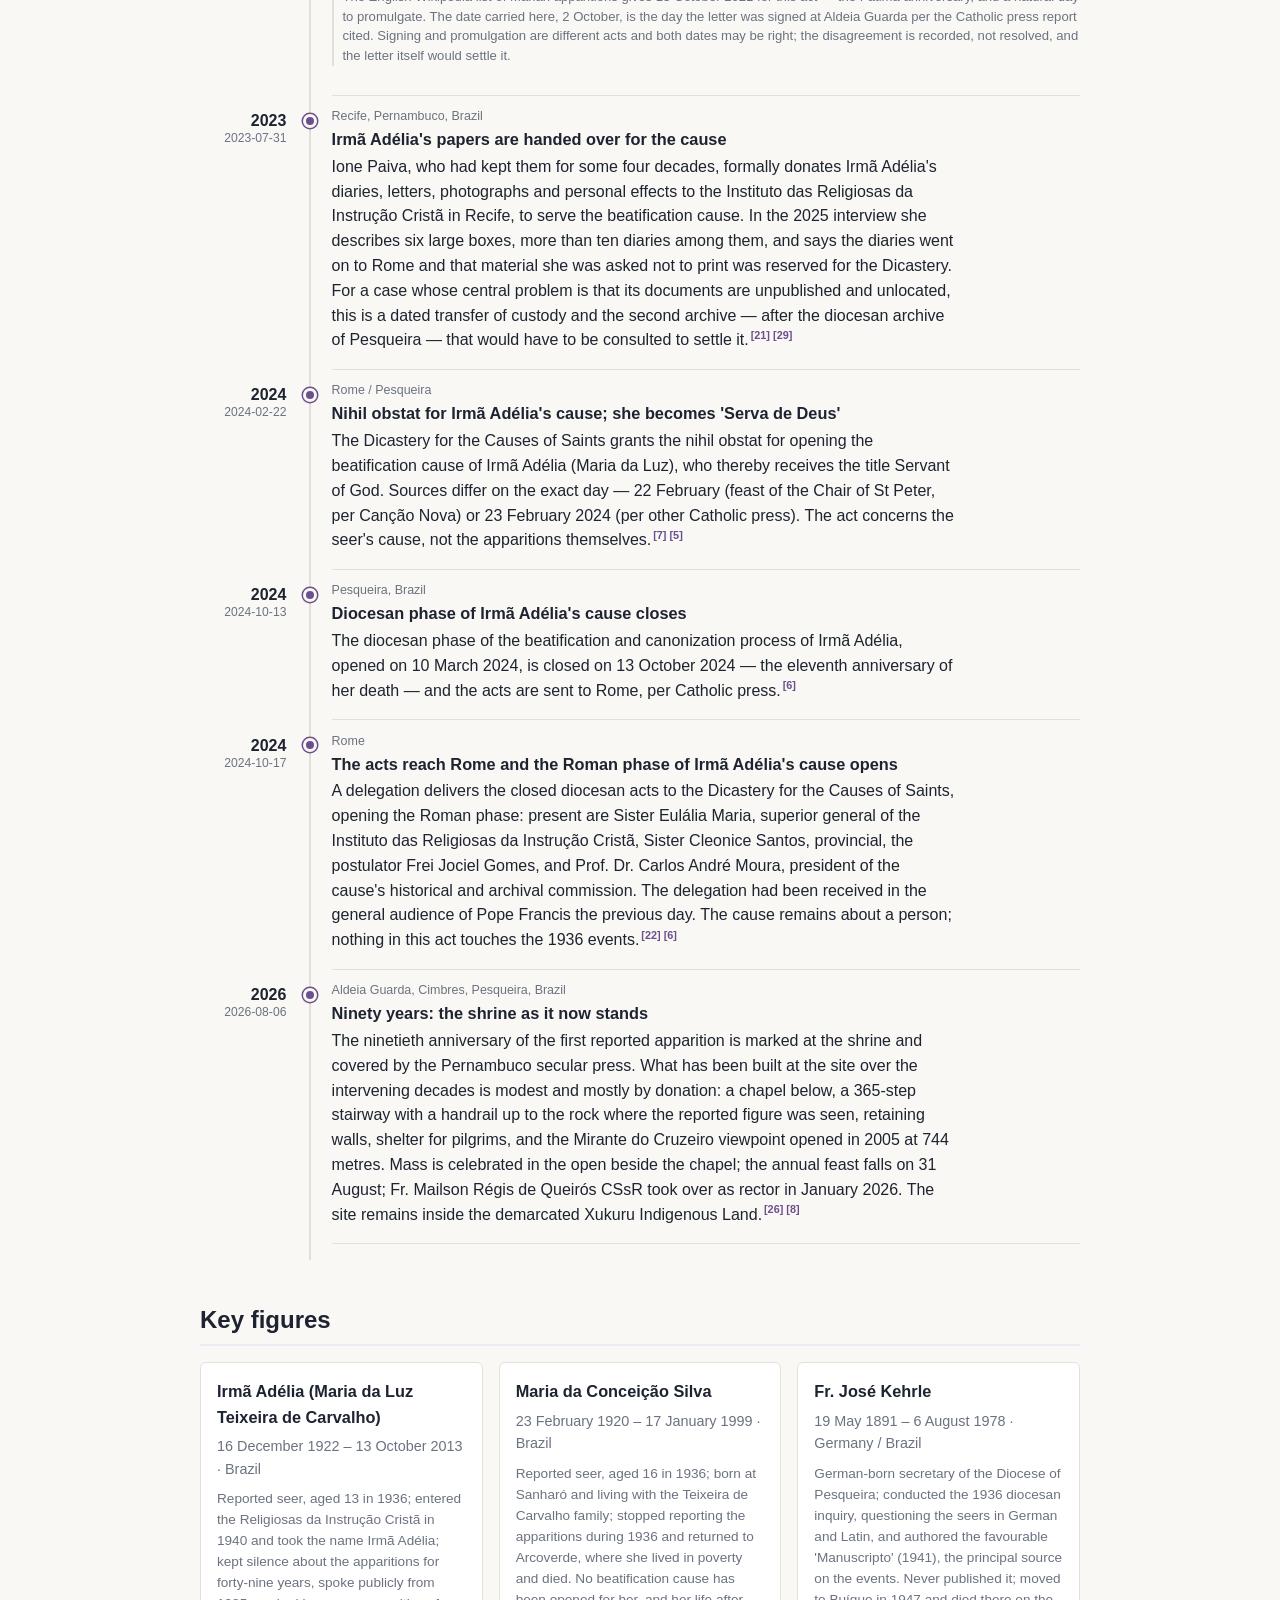
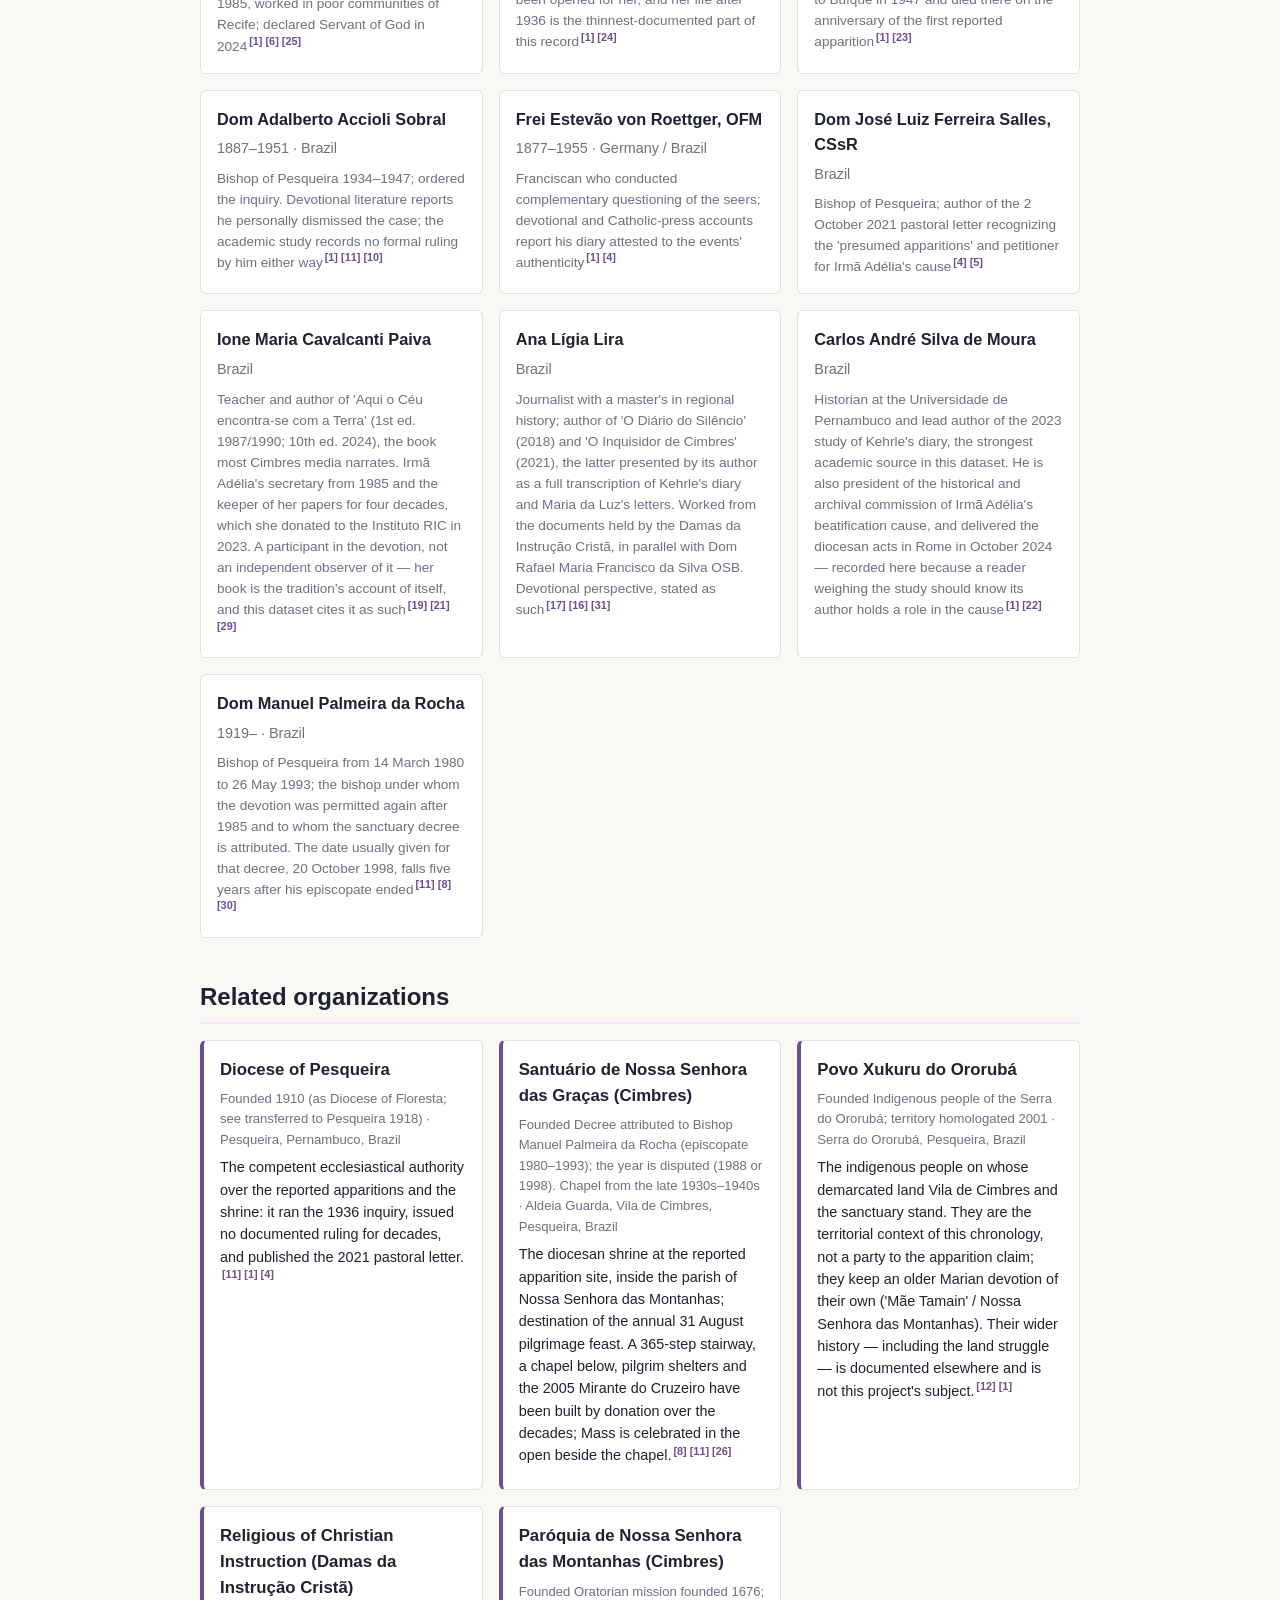
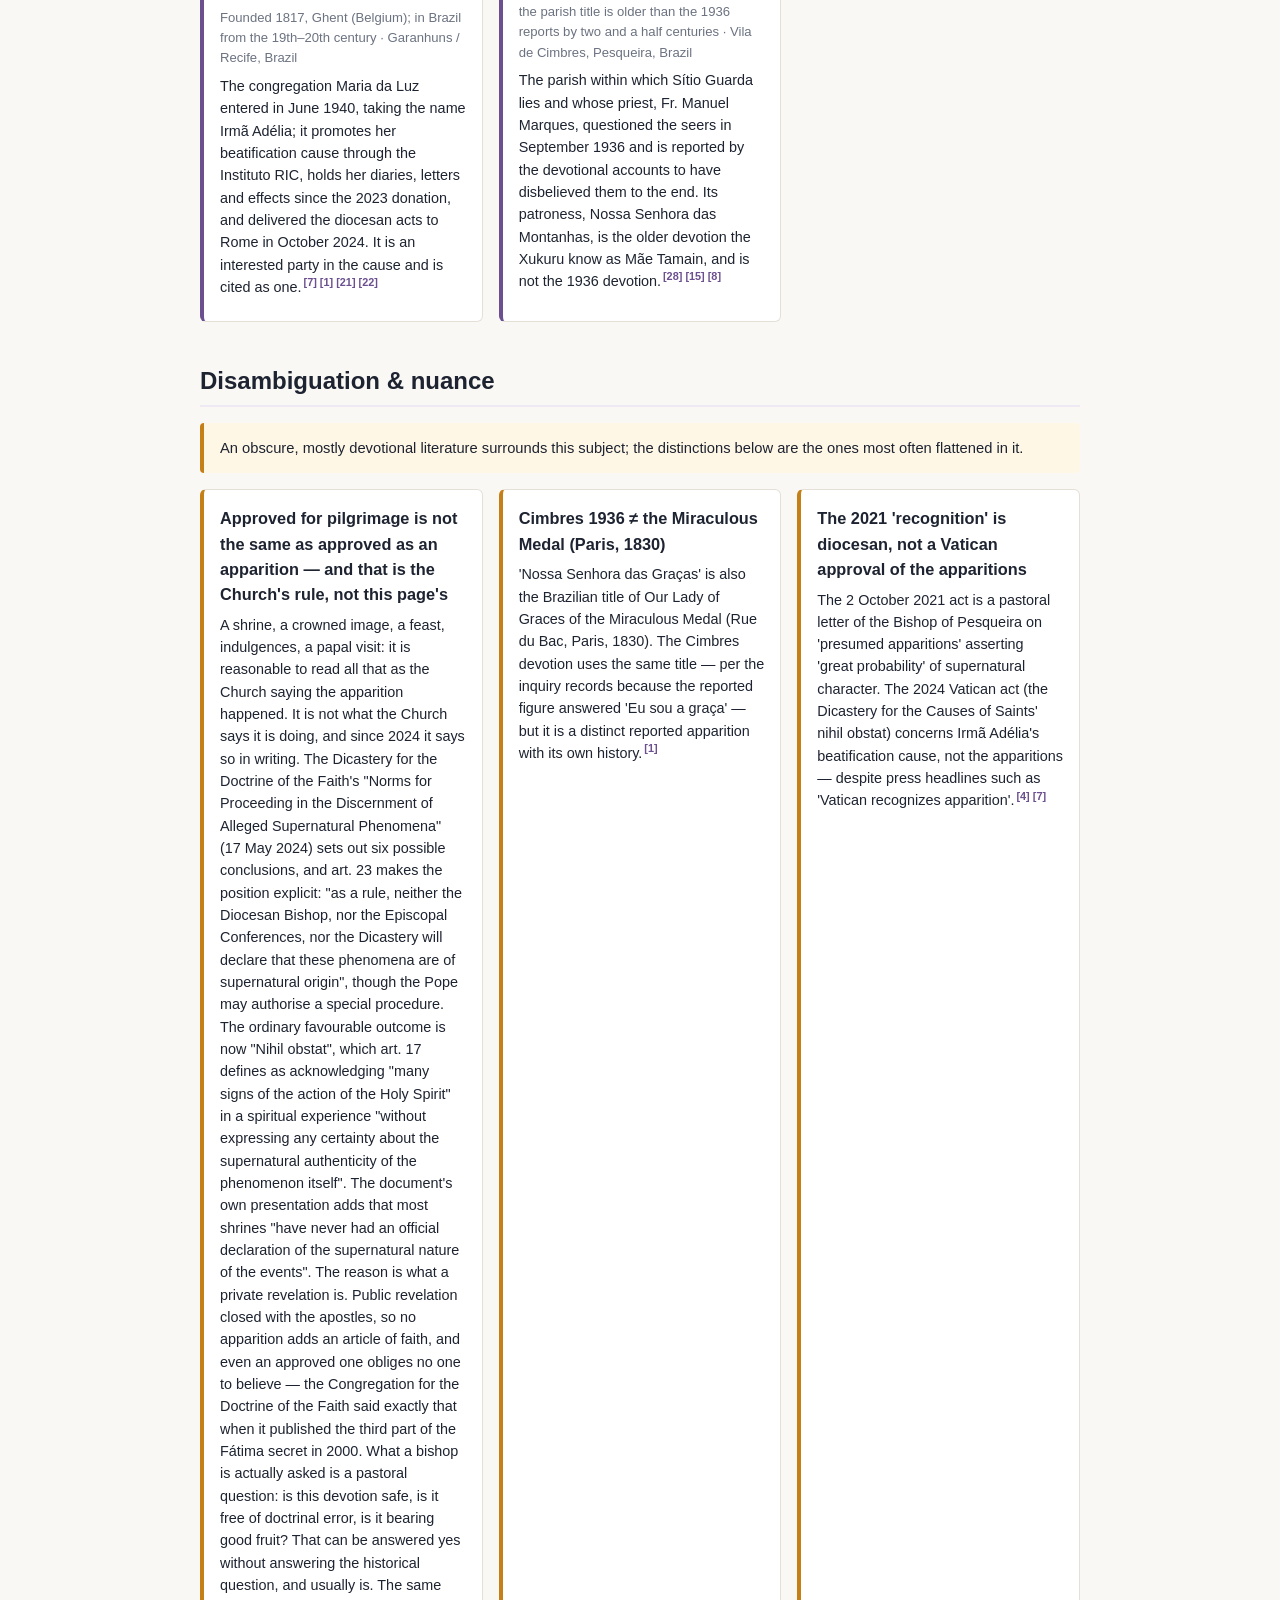
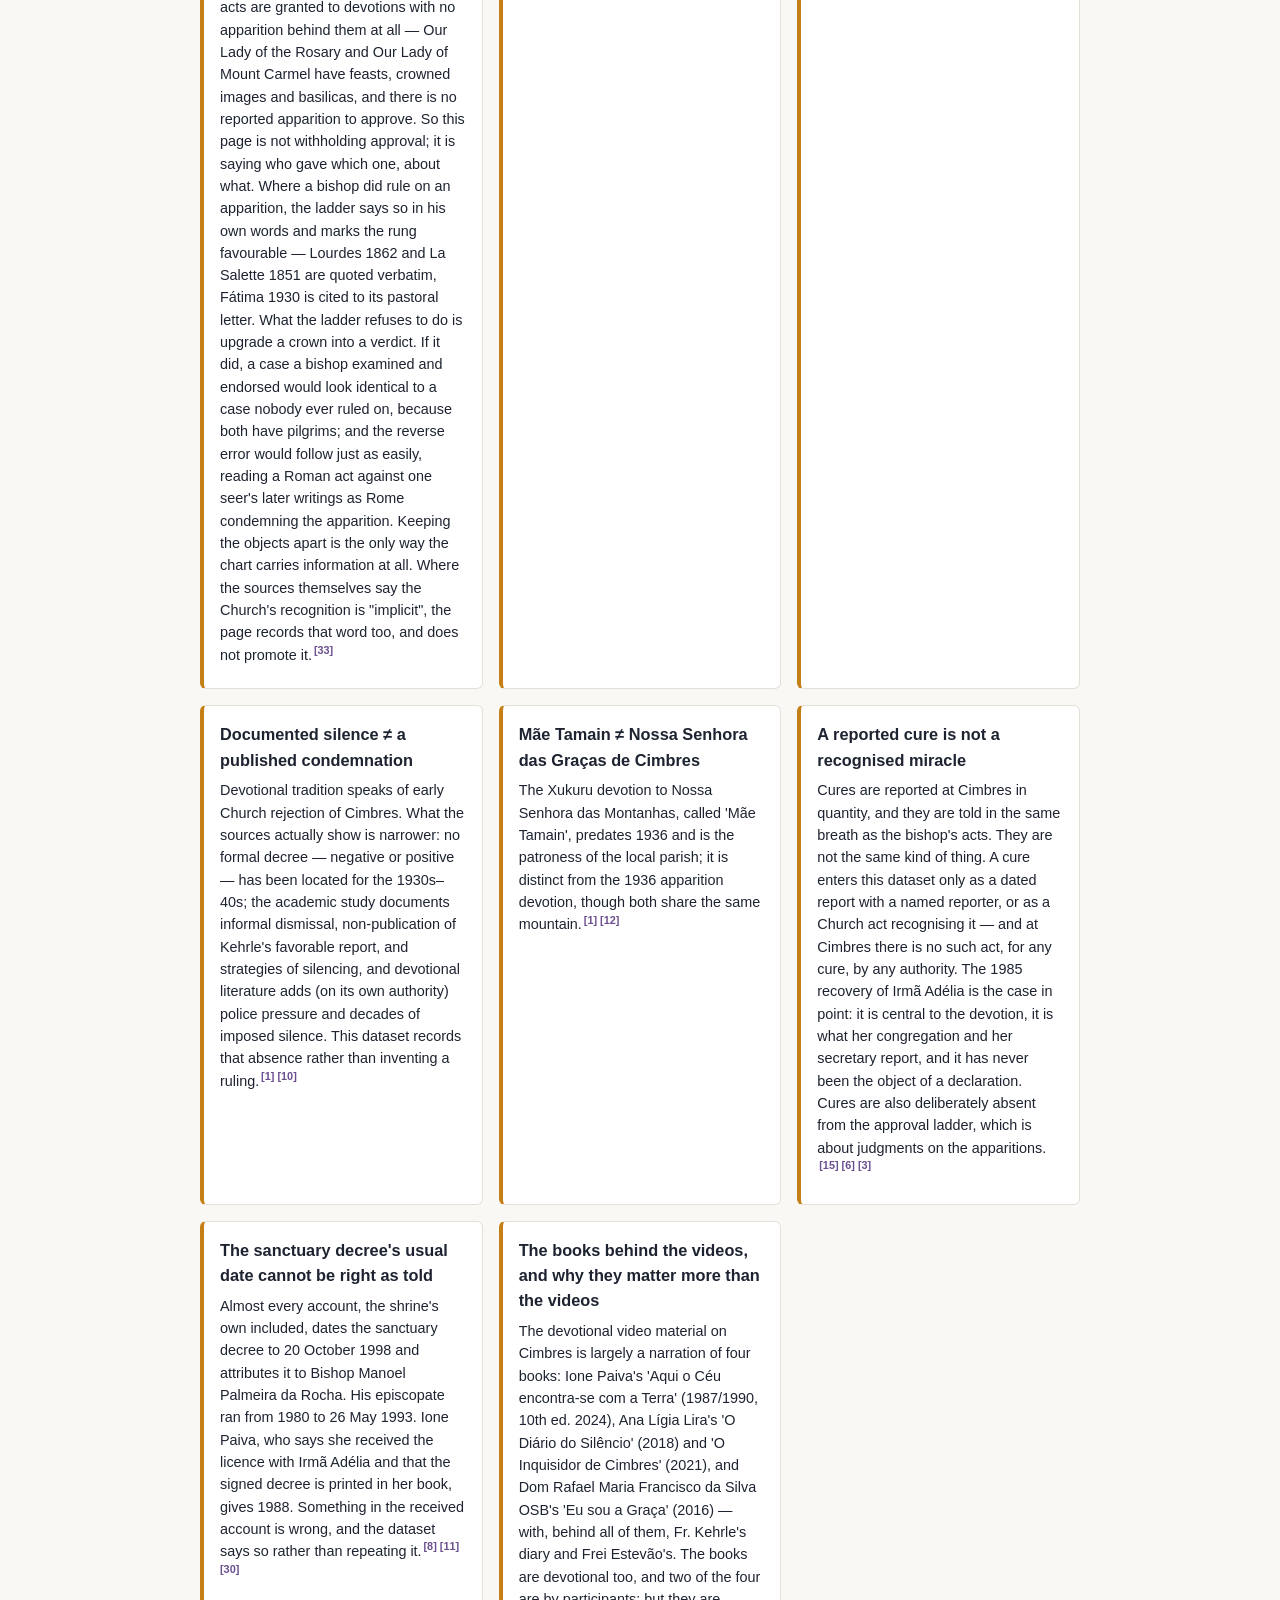
==== commit 4f574ea8: "River ribbon: print each axis year once (core#116) Port of the template fix: axis marks are deduplic" ====
--- a/docs/en/index.html
+++ b/docs/en/index.html
@@ -235,7 +235,7 @@
         <svg class="rv-ribbon" viewBox="-4 0 1008 29" preserveAspectRatio="xMinYMid meet" role="img" aria-label="Overview of all 31 events; long gaps in the record are drawn as breaks">
           <rect class="rv-row" x="0" y="2" width="1000" height="9"/><rect class="rv-brk" x="85.3" y="2" width="4" height="9"><title>8 decades with no recorded events (1680–1759)</title></rect><rect class="rv-brk" x="180.7" y="2" width="4" height="9"><title>14 decades with no recorded events (1770–1909)</title></rect><rect class="rv-brk" x="514" y="2" width="4" height="9"><title>2 decades with no recorded events (1950–1969)</title></rect>
           <line class="rv-tick rv-l0 rv-u" data-i="0" x1="51.5" x2="51.5" y1="3.5" y2="9.5"/><line class="rv-tick rv-l0" data-i="1" x1="115.1" x2="115.1" y1="3.5" y2="9.5"/><line class="rv-tick rv-l0" data-i="2" x1="194.7" x2="194.7" y1="3.5" y2="9.5"/><line class="rv-tick rv-l0" data-i="3" x1="258.1" x2="258.1" y1="3.5" y2="9.5"/><line class="rv-tick rv-l0" data-i="4" x1="385" x2="385" y1="3.5" y2="9.5"/><line class="rv-tick rv-l0" data-i="5" x1="400.8" x2="400.8" y1="3.5" y2="9.5"/><line class="rv-tick rv-l0 rv-u" data-i="6" x1="400.8" x2="400.8" y1="3.5" y2="9.5"/><line class="rv-tick rv-l0" data-i="7" x1="400.8" x2="400.8" y1="3.5" y2="9.5"/><line class="rv-tick rv-l0" data-i="8" x1="400.8" x2="400.8" y1="3.5" y2="9.5"/><line class="rv-tick rv-l0" data-i="9" x1="400.8" x2="400.8" y1="3.5" y2="9.5"/><line class="rv-tick rv-l0 rv-u" data-i="10" x1="400.8" x2="400.8" y1="3.5" y2="9.5"/><line class="rv-tick rv-l0" data-i="11" x1="400.8" x2="400.8" y1="3.5" y2="9.5"/><line class="rv-tick rv-l0 rv-u" data-i="12" x1="408.8" x2="408.8" y1="3.5" y2="9.5"/><line class="rv-tick rv-l0 rv-u" data-i="13" x1="408.8" x2="408.8" y1="3.5" y2="9.5"/><line class="rv-tick rv-l0 rv-u" data-i="14" x1="432.7" x2="432.7" y1="3.5" y2="9.5"/><line class="rv-tick rv-l0" data-i="15" x1="440.6" x2="440.6" y1="3.5" y2="9.5"/><line class="rv-tick rv-l0 rv-u" data-i="16" x1="448.5" x2="448.5" y1="3.5" y2="9.5"/><line class="rv-tick rv-l0" data-i="17" x1="591.4" x2="591.4" y1="3.5" y2="9.5"/><line class="rv-tick rv-l0" data-i="18" x1="646.9" x2="646.9" y1="3.5" y2="9.5"/><line class="rv-tick rv-l0 rv-u" data-i="19" x1="646.9" x2="646.9" y1="3.5" y2="9.5"/><line class="rv-tick rv-l0 rv-u" data-i="20" x1="654.8" x2="654.8" y1="3.5" y2="9.5"/><line class="rv-tick rv-l0 rv-u" data-i="21" x1="670.7" x2="670.7" y1="3.5" y2="9.5"/><line class="rv-tick rv-l0 rv-u" data-i="22" x1="758" x2="758" y1="3.5" y2="9.5"/><line class="rv-tick rv-l0" data-i="23" x1="773.9" x2="773.9" y1="3.5" y2="9.5"/><line class="rv-tick rv-l0" data-i="24" x1="869.1" x2="869.1" y1="3.5" y2="9.5"/><line class="rv-tick rv-l0" data-i="25" x1="932.6" x2="932.6" y1="3.5" y2="9.5"/><line class="rv-tick rv-l0" data-i="26" x1="948.5" x2="948.5" y1="3.5" y2="9.5"/><line class="rv-tick rv-l0" data-i="27" x1="956.4" x2="956.4" y1="3.5" y2="9.5"/><line class="rv-tick rv-l0" data-i="28" x1="956.4" x2="956.4" y1="3.5" y2="9.5"/><line class="rv-tick rv-l0" data-i="29" x1="956.4" x2="956.4" y1="3.5" y2="9.5"/><line class="rv-tick rv-l0" data-i="30" x1="972.2" x2="972.2" y1="3.5" y2="9.5"/>
-          <text class="rv-axis" x="0" y="26" text-anchor="start">1676</text><text class="rv-axis" x="79.3" y="26" text-anchor="end">1676</text><text class="rv-axis" x="95.3" y="26" text-anchor="start">1762</text><text class="rv-axis" x="174.7" y="26" text-anchor="end">1762</text><text class="rv-axis" x="190.7" y="26" text-anchor="start">1910</text><text class="rv-axis" x="508" y="26" text-anchor="end">1942</text><text class="rv-axis" x="524" y="26" text-anchor="start">1978</text><text class="rv-axis" x="1000" y="26" text-anchor="end">2026</text><rect class="rv-win" x="0" y="0" width="0" height="13"/>
+          <text class="rv-axis" x="0" y="26" text-anchor="start">1676</text><text class="rv-axis" x="95.3" y="26" text-anchor="start">1762</text><text class="rv-axis" x="190.7" y="26" text-anchor="start">1910</text><text class="rv-axis" x="508" y="26" text-anchor="end">1942</text><text class="rv-axis" x="524" y="26" text-anchor="start">1978</text><text class="rv-axis" x="1000" y="26" text-anchor="end">2026</text><rect class="rv-win" x="0" y="0" width="0" height="13"/>
         </svg>
       </div>
       <ol class="rv-list" style="--lanes:1">
--- a/docs/styles.css
+++ b/docs/styles.css
@@ -636,3 +636,57 @@
   .rv-e[hidden] { display: grid; }
   .rv-card { animation: none; }
 }
+
+/* ---------------------------------------------------------------------------
+   Dark mode (core#113): follows the reader's system setting; the light page
+   is untouched. A self-contained block, appended last, so it layers over any
+   site's copy of the stylesheet: it redefines the base tokens and restates
+   only the rules that hard-code a light colour. The site accent is a dark
+   hue, so wherever it is TEXT it is lifted to --accent-hi; where it is a fill
+   it stays the accent. Screen only: print keeps the light page.
+   --------------------------------------------------------------------------- */
+@media screen and (prefers-color-scheme: dark) {
+  :root {
+    color-scheme: dark;
+    --bg: #121418; --surface: #1a1d23; --ink: #e4e6ea; --muted: #9ba2ae; --line: #2d313a;
+    --accent-hi: color-mix(in srgb, var(--accent) 45%, #ffffff);
+    --accent-soft: color-mix(in srgb, var(--accent) 26%, #1a1d23);
+    --accent-dark: var(--accent-hi);
+    --card: var(--surface);
+  }
+  .site-header { background: linear-gradient(135deg, color-mix(in srgb, var(--accent) 45%, #000000), var(--accent)); }
+  .site-nav { background: #0d0f13; box-shadow: 0 1px 0 var(--line); }
+  a { color: var(--accent-hi); }
+  .site-nav a { color: #e8e6e1; }
+  .facts dt, .flag, .related-link a, sup.cite a, ol.references a, .archive-link:hover,
+  .lang-switch a:hover, .lang-switch .lang-current, .party-link a { color: var(--accent-hi); }
+  .glossary-link { color: var(--accent-hi); border-bottom-color: var(--accent-hi); }
+  .notice-attribution { background: #2a2416; }
+  .i18n-disclaimer { background: #2a2416; border-bottom-color: #4a3d1f; color: #e3cf8f; }
+  table.meetings thead th { background: #0d0f13; }
+  table.meetings tbody tr:nth-child(even) { background: #16191e; }
+  .site-footer code { background: #262a31; }
+  .lineage-branch.lineage-separate { background: #211d14; }
+  .lineage-separate .tree-status { color: #e7c58a; background: #3a2f18; }
+  .tree-edge-label { background: #23262d; }
+  .nc-track { background: #262a31; }
+  .latam-bg { fill: #2a2e36; stroke: #121418; }
+  .latam-c { fill: #353a44; stroke: #121418; }
+  .latam-c.map-t1, .atlas-swatch.map-t1 { fill: color-mix(in srgb, var(--accent) 70%, #2a2e36); background: color-mix(in srgb, var(--accent) 70%, #2a2e36); }
+  .latam-c.map-t2, .atlas-swatch.map-t2 { fill: color-mix(in srgb, var(--accent) 45%, #2a2e36); background: color-mix(in srgb, var(--accent) 45%, #2a2e36); }
+  .latam-c.map-t3, .atlas-swatch.map-t3 { fill: color-mix(in srgb, var(--accent) 25%, #2a2e36); background: color-mix(in srgb, var(--accent) 25%, #2a2e36); }
+  .atlas-swatch { background: #353a44; }
+  .sw-has-unverified { background-image: repeating-linear-gradient(45deg, rgba(18,20,24,.55) 0 3px, transparent 3px 6px); }
+  .al-tab[aria-selected="true"] { color: #121418; }
+  .al-favourable .al-node-status, .al-favourable .al-status { color: #7fd1a0; }
+  .al-negative .al-node-status, .al-negative .al-status { color: #f0a0ab; }
+  .al-inconclusive .al-node-status, .al-inconclusive .al-status,
+  .al-reported-undocumented .al-node-status, .al-reported-undocumented .al-status { color: #e3c77a; }
+  .al-pending .al-node-status, .al-pending .al-status { color: #8cc8e6; }
+  .al-adjacent .al-node-status, .al-adjacent .al-status { color: #c3a9e8; }
+  .rv-l0 { --c: var(--accent-hi); }
+  .rv-lanes .rv-l0 { --c: #9d93ff; }
+  .rv-l1 { --c: #4fc4b5; } .rv-l2 { --c: #e3a24f; } .rv-l3 { --c: #f07aa8; }
+  .rv-l4 { --c: #6fb4e8; } .rv-l5 { --c: #a8c25a; } .rv-l6 { --c: #d49a7e; } .rv-l7 { --c: #a3adbb; }
+  .rv-win { fill: var(--accent-hi); stroke: var(--accent-hi); }
+}
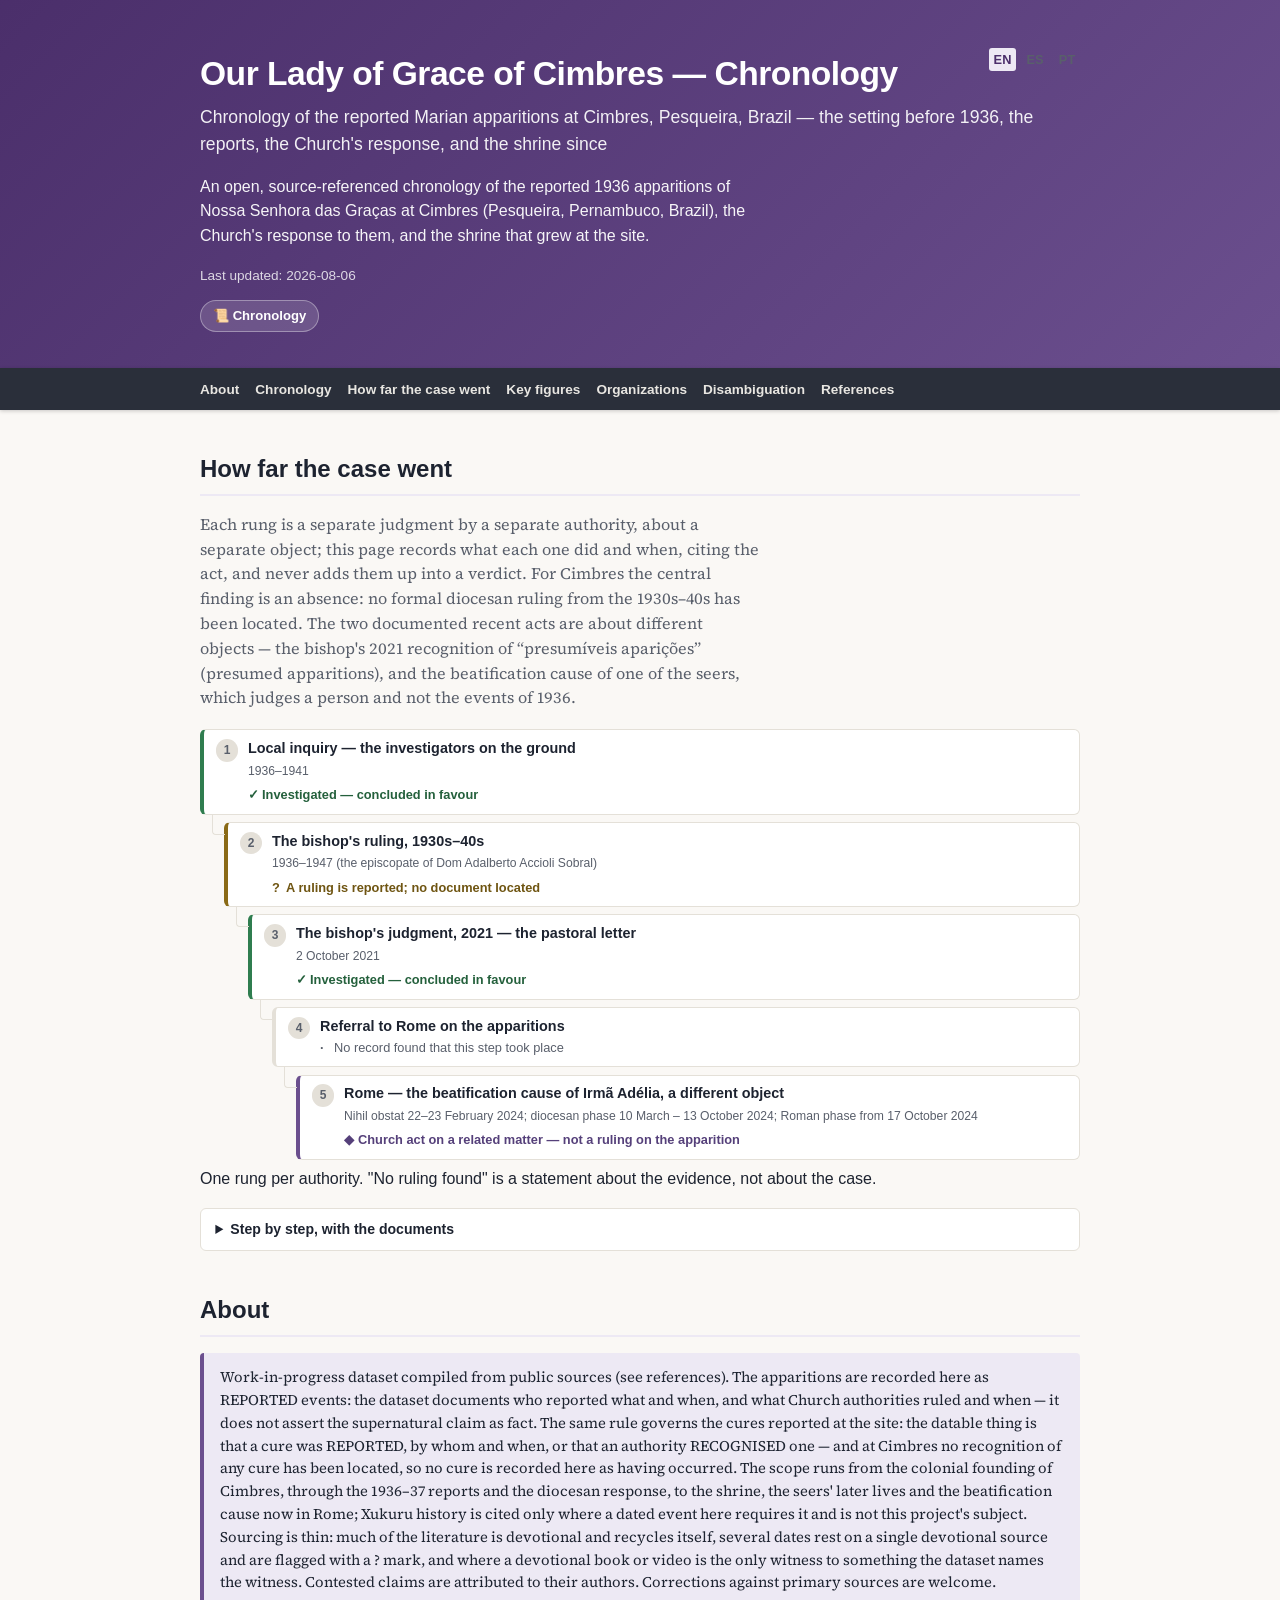
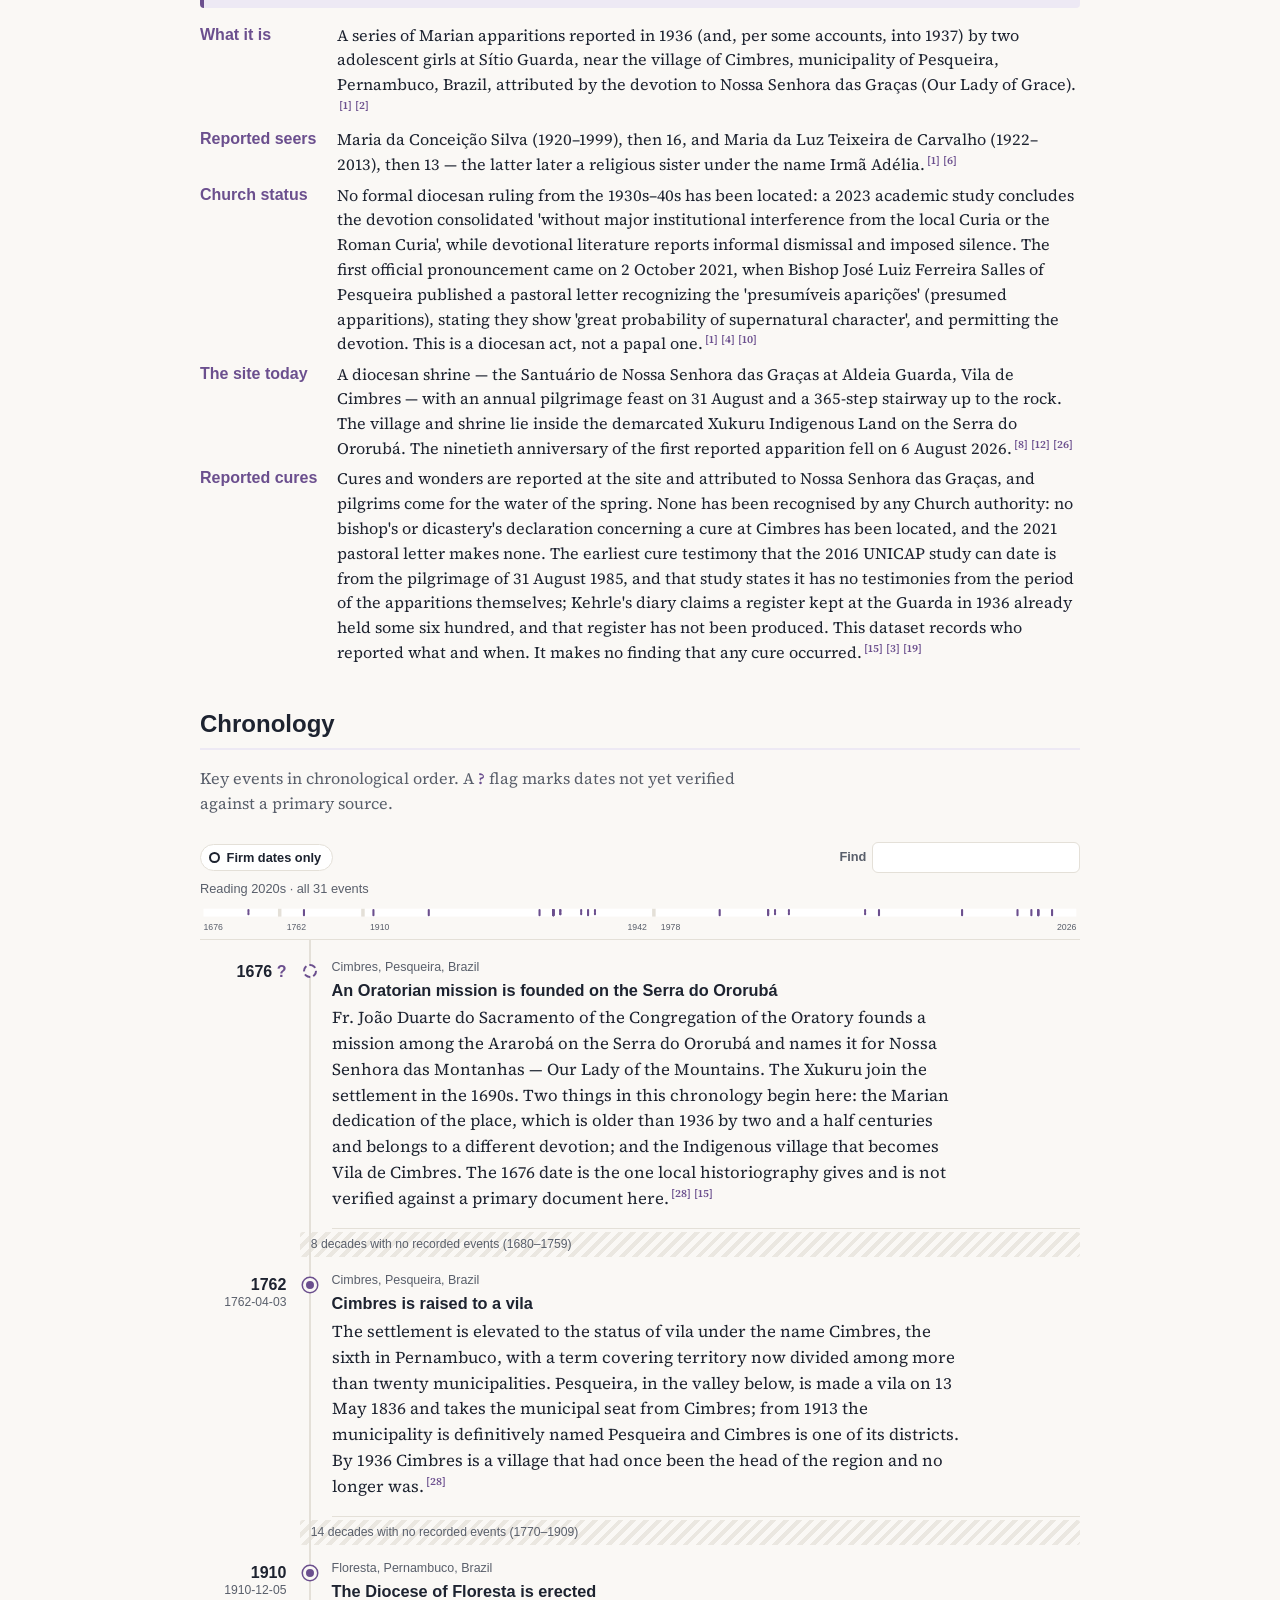
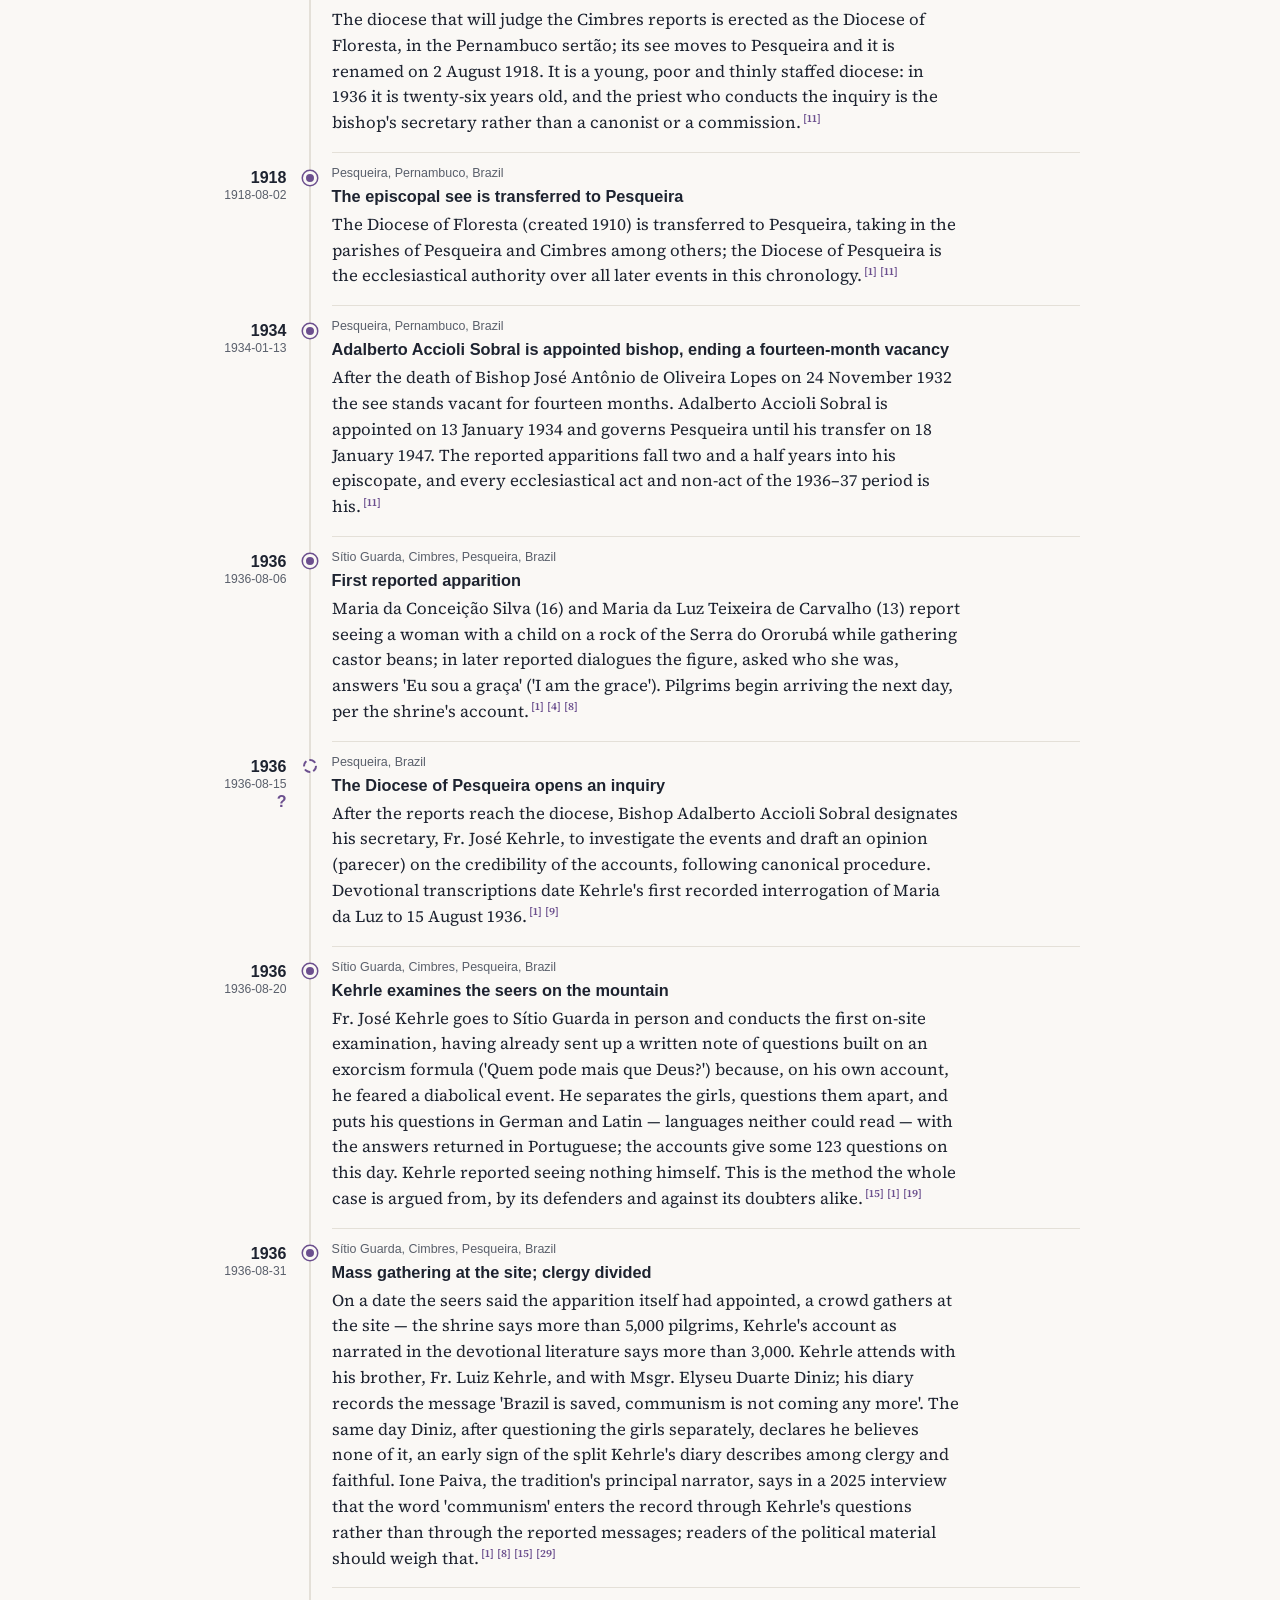
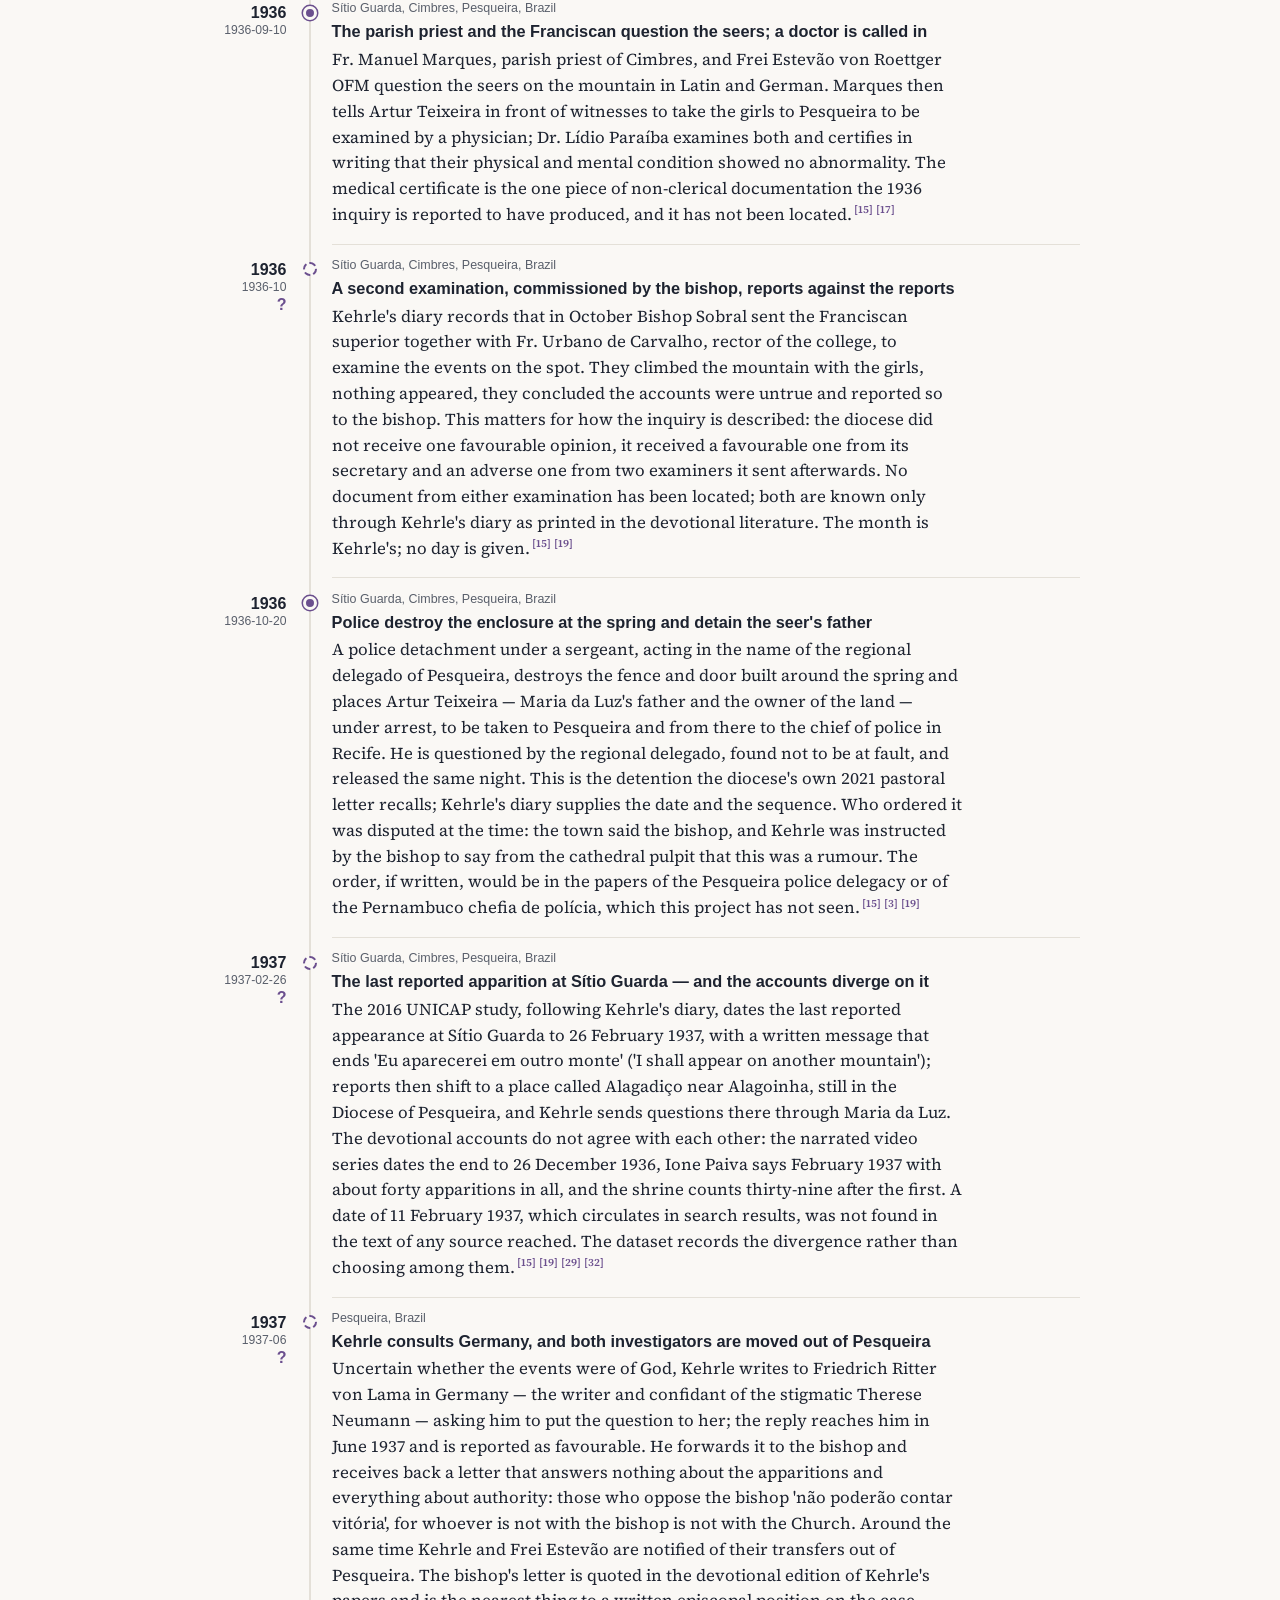
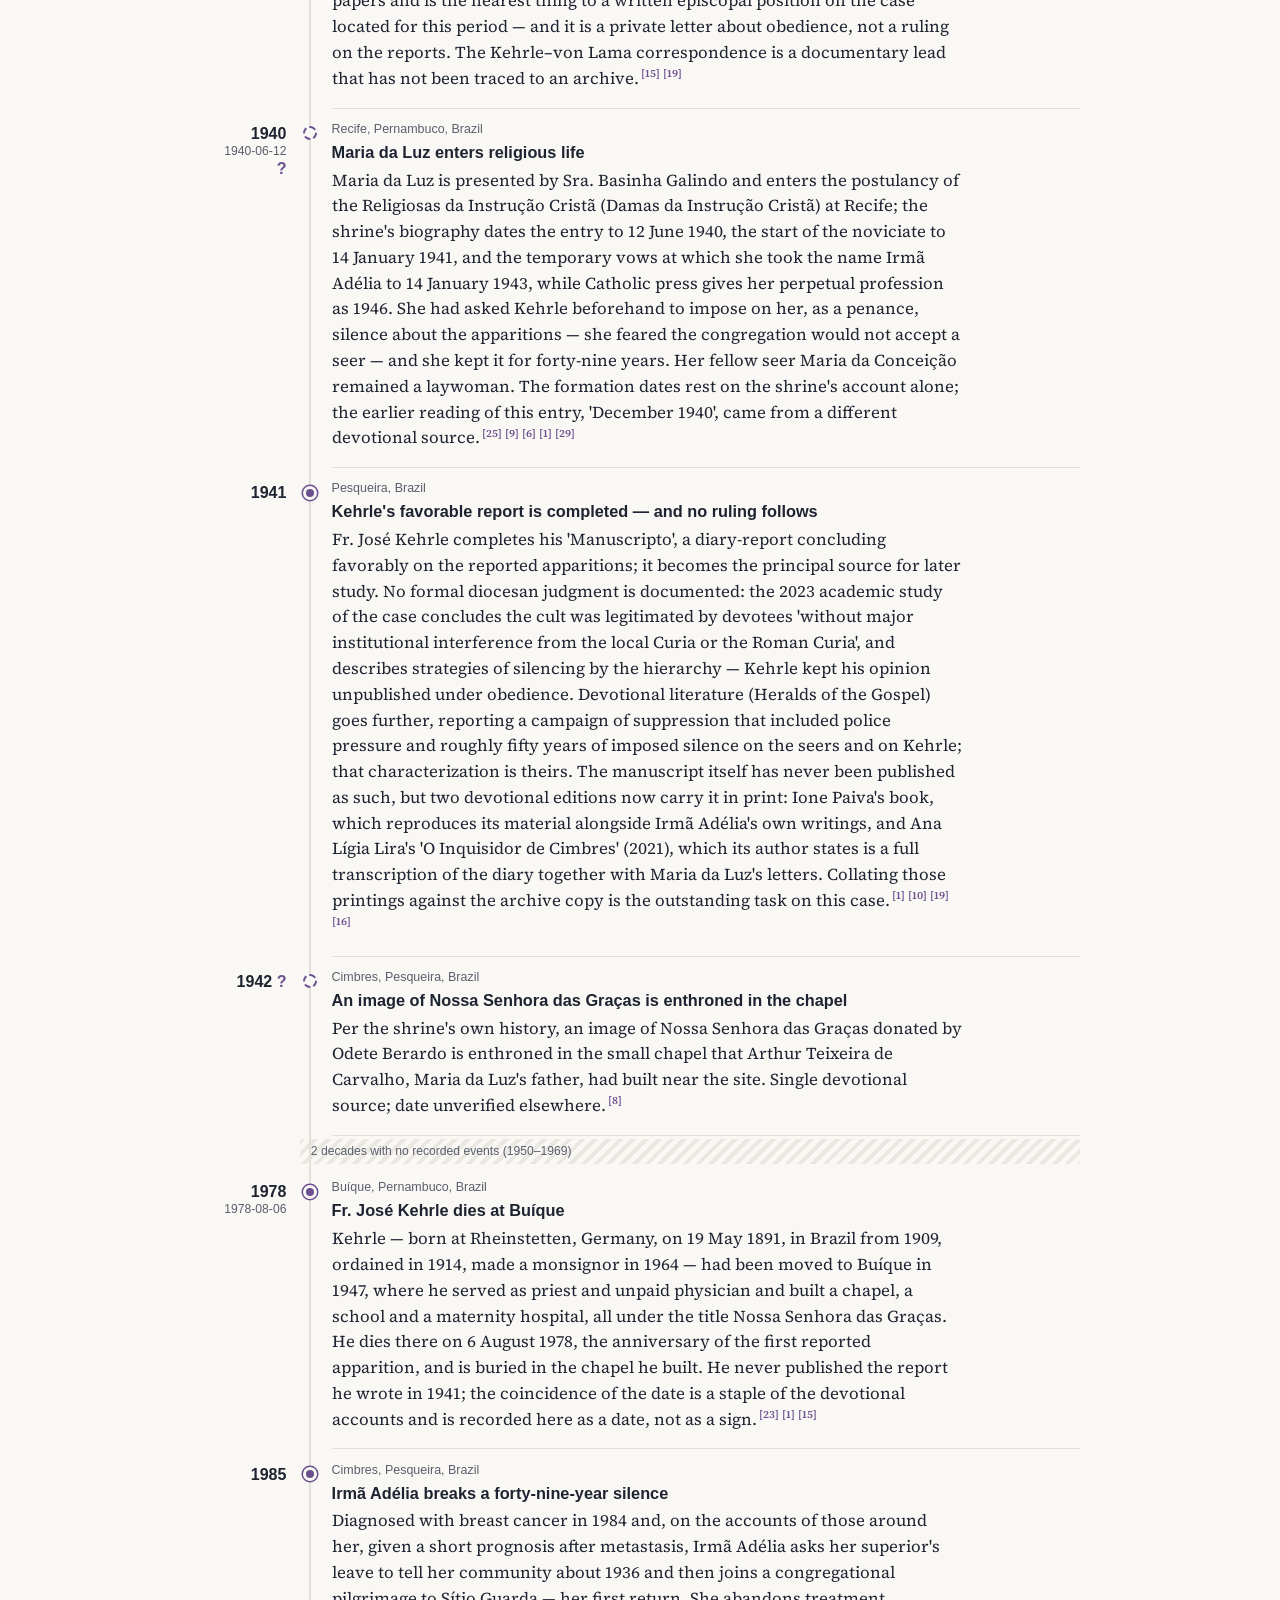
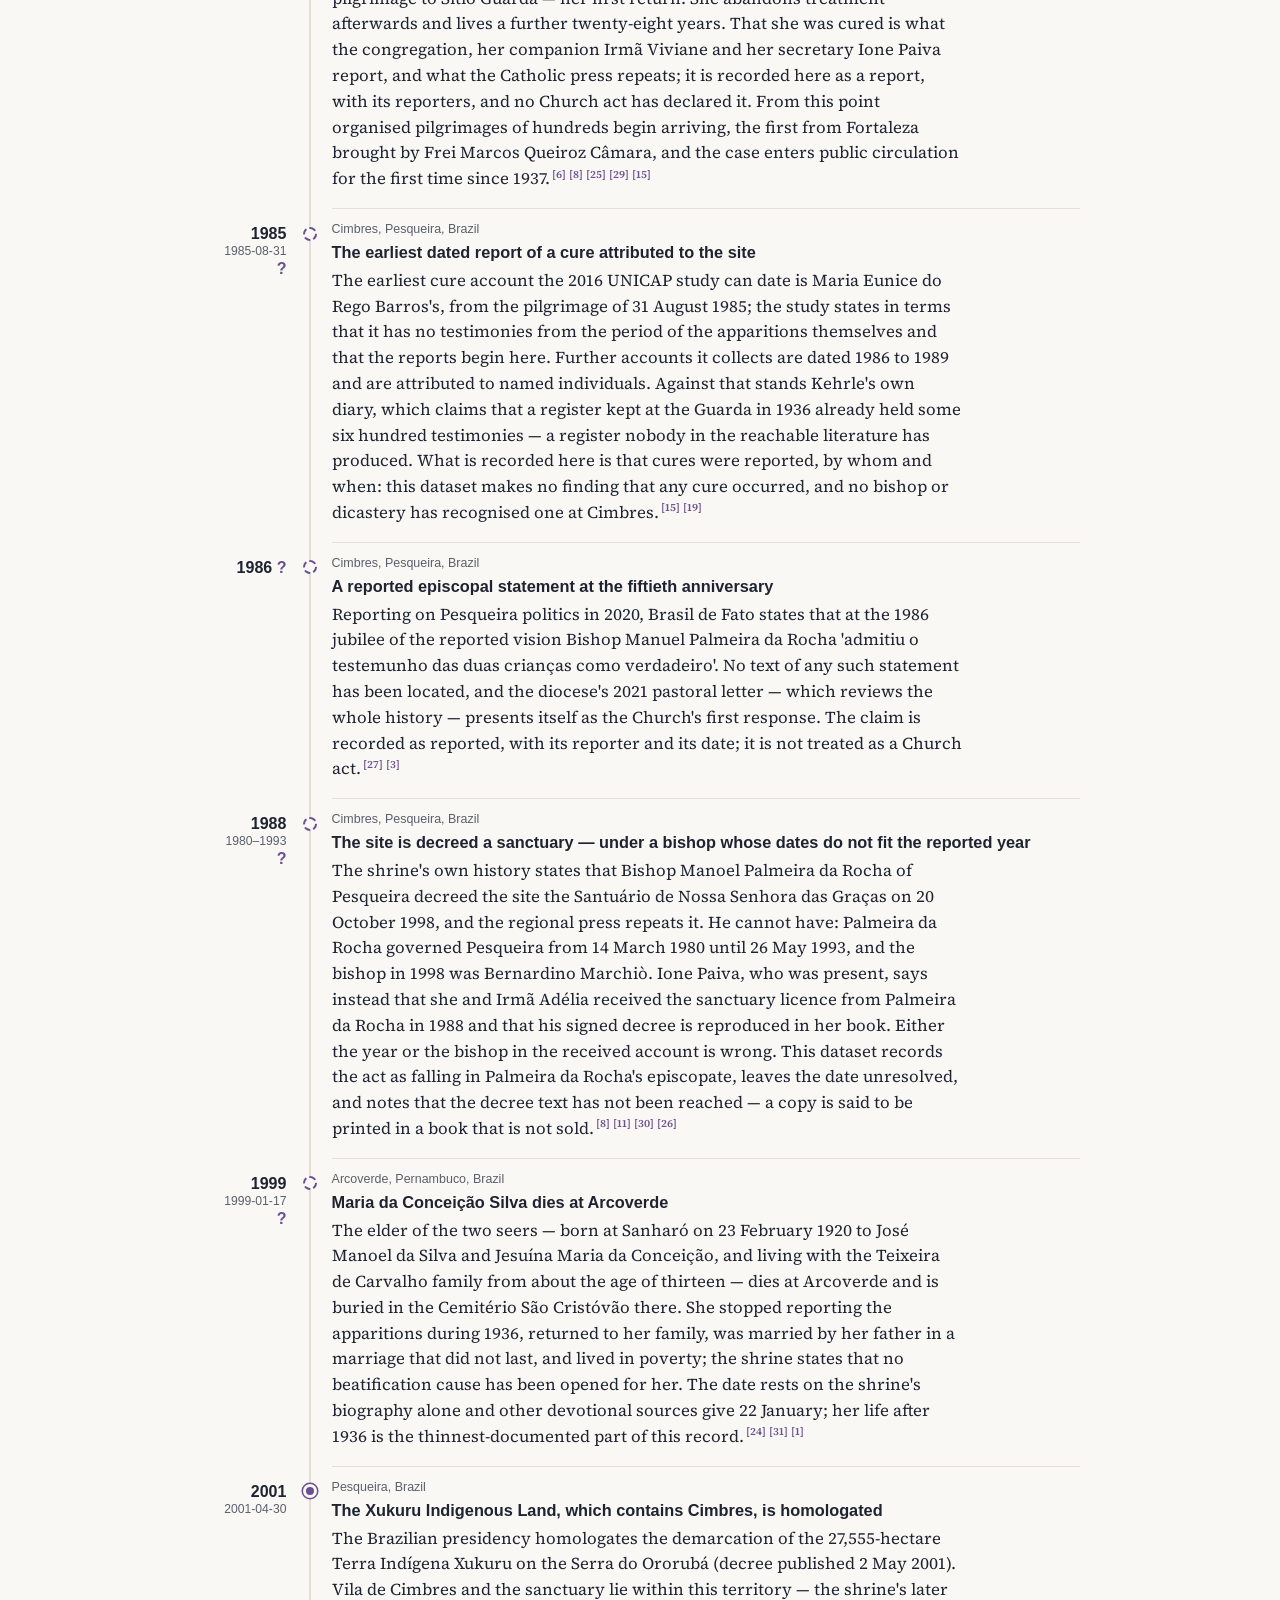
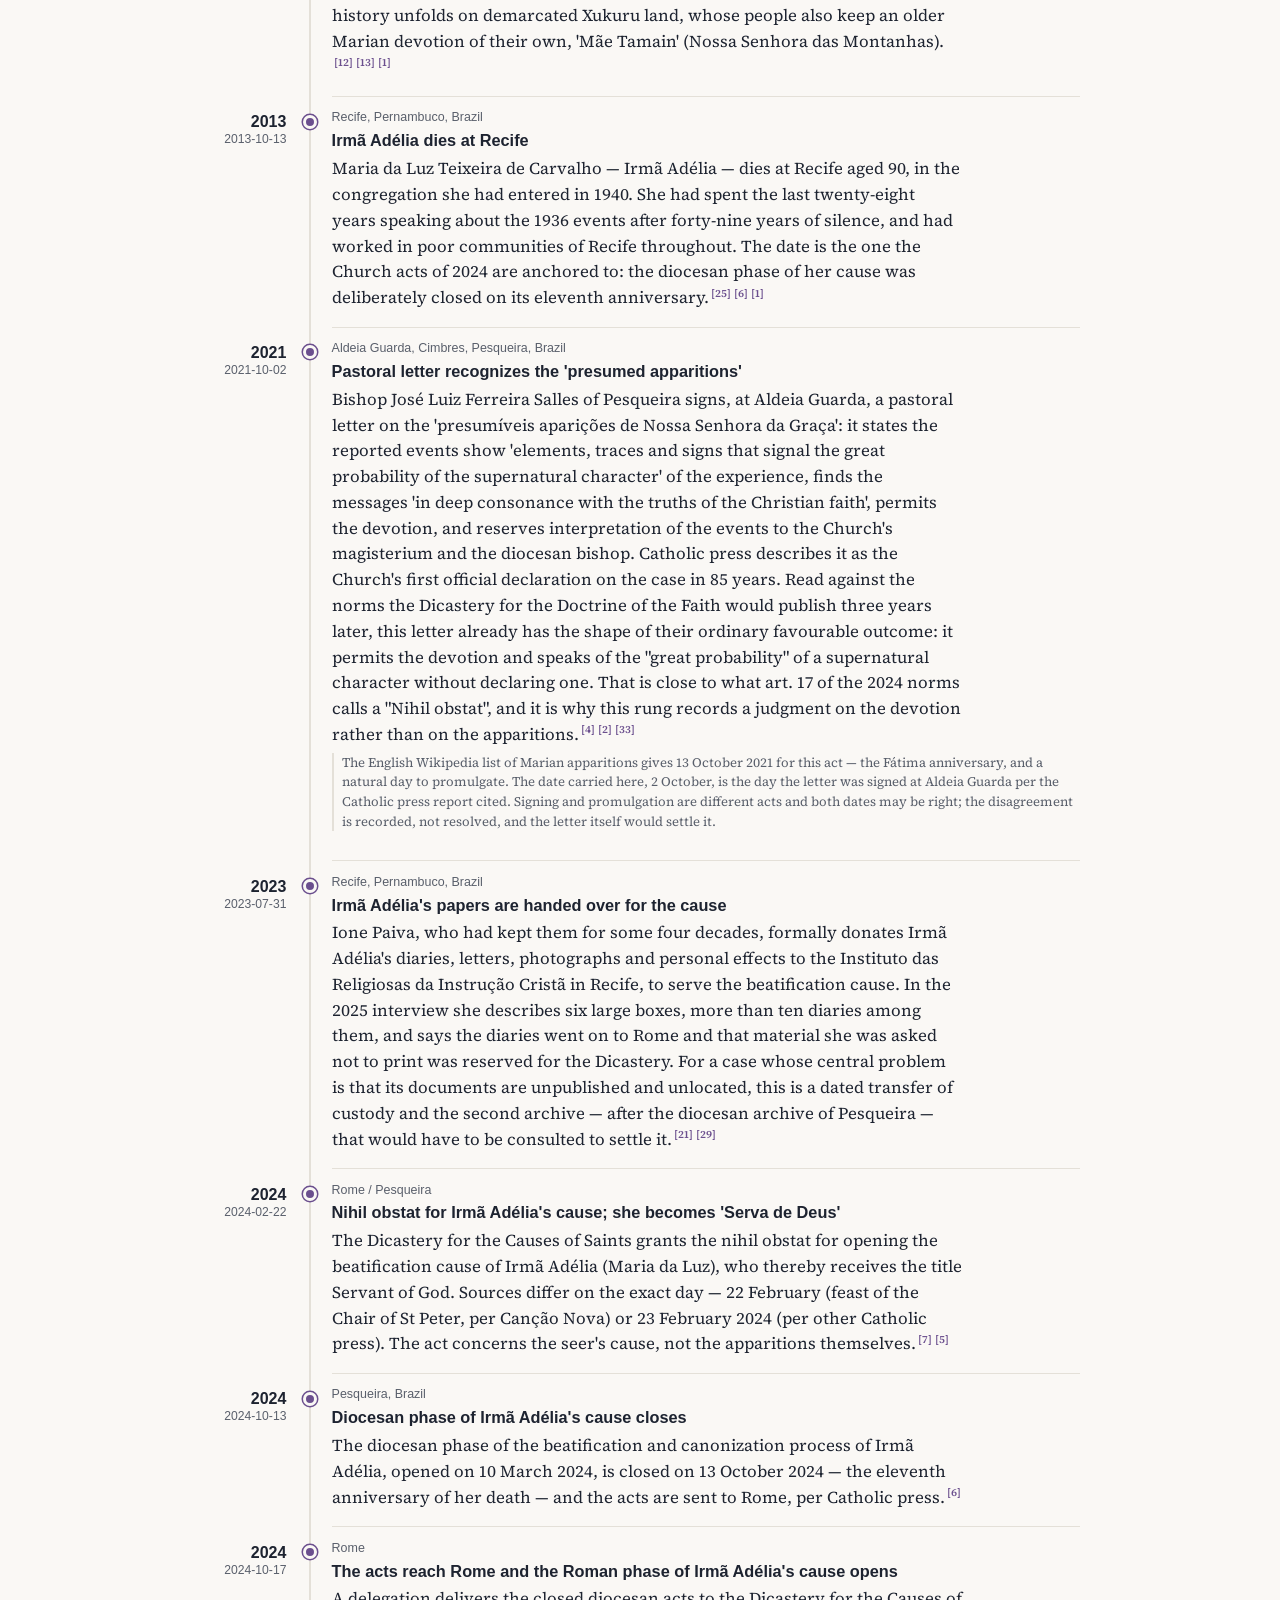
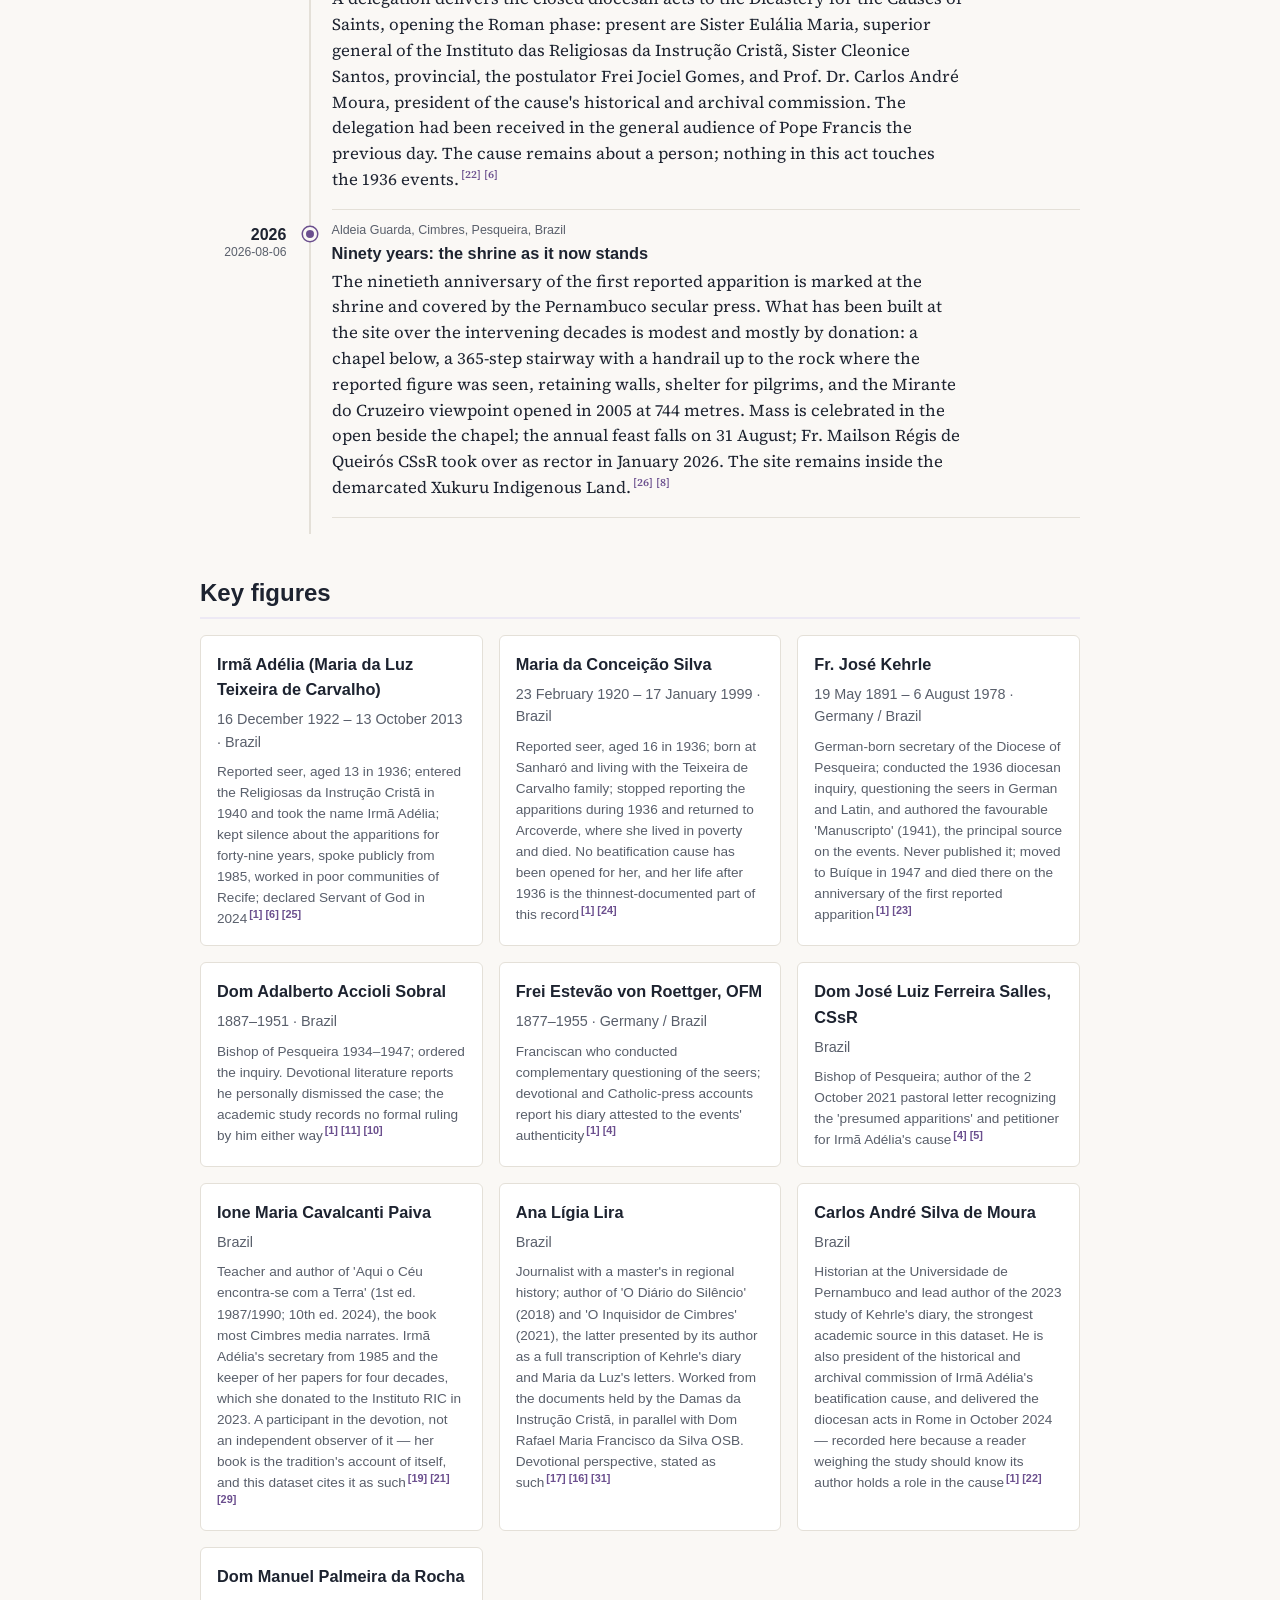
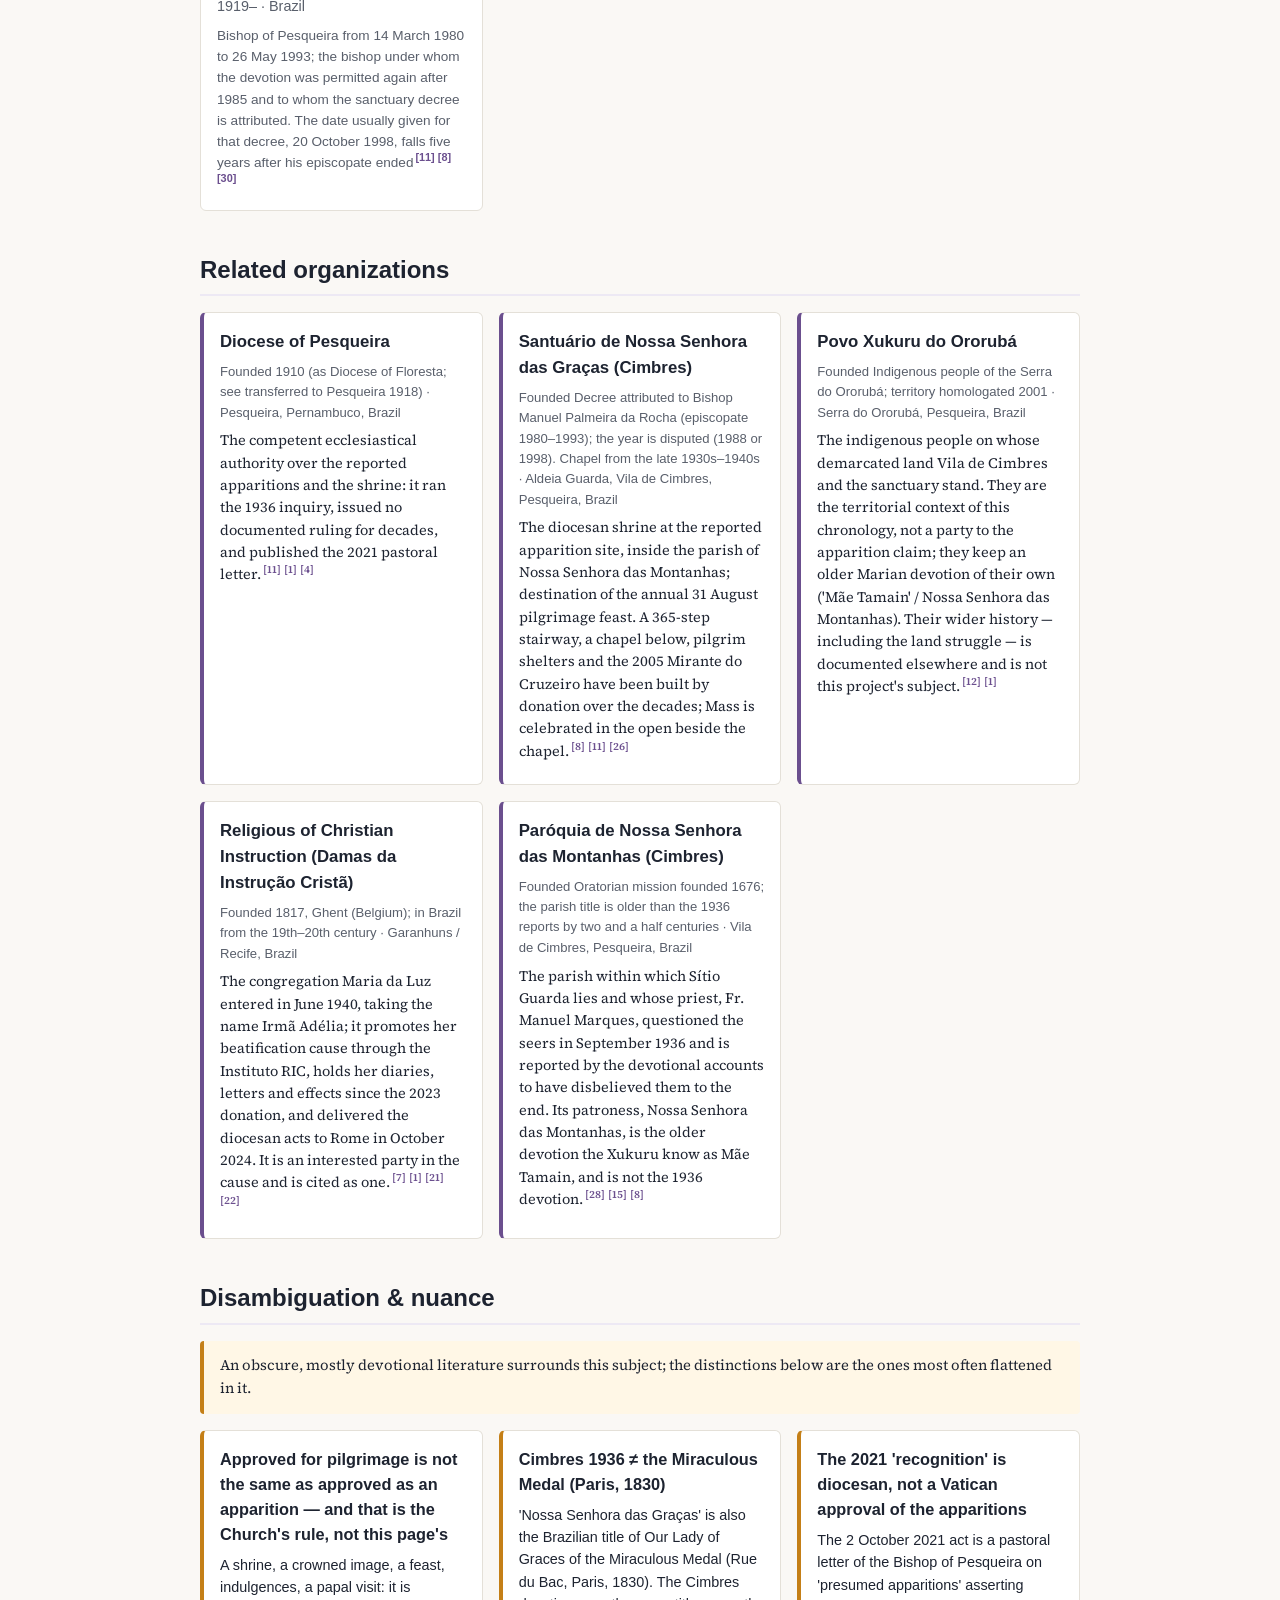
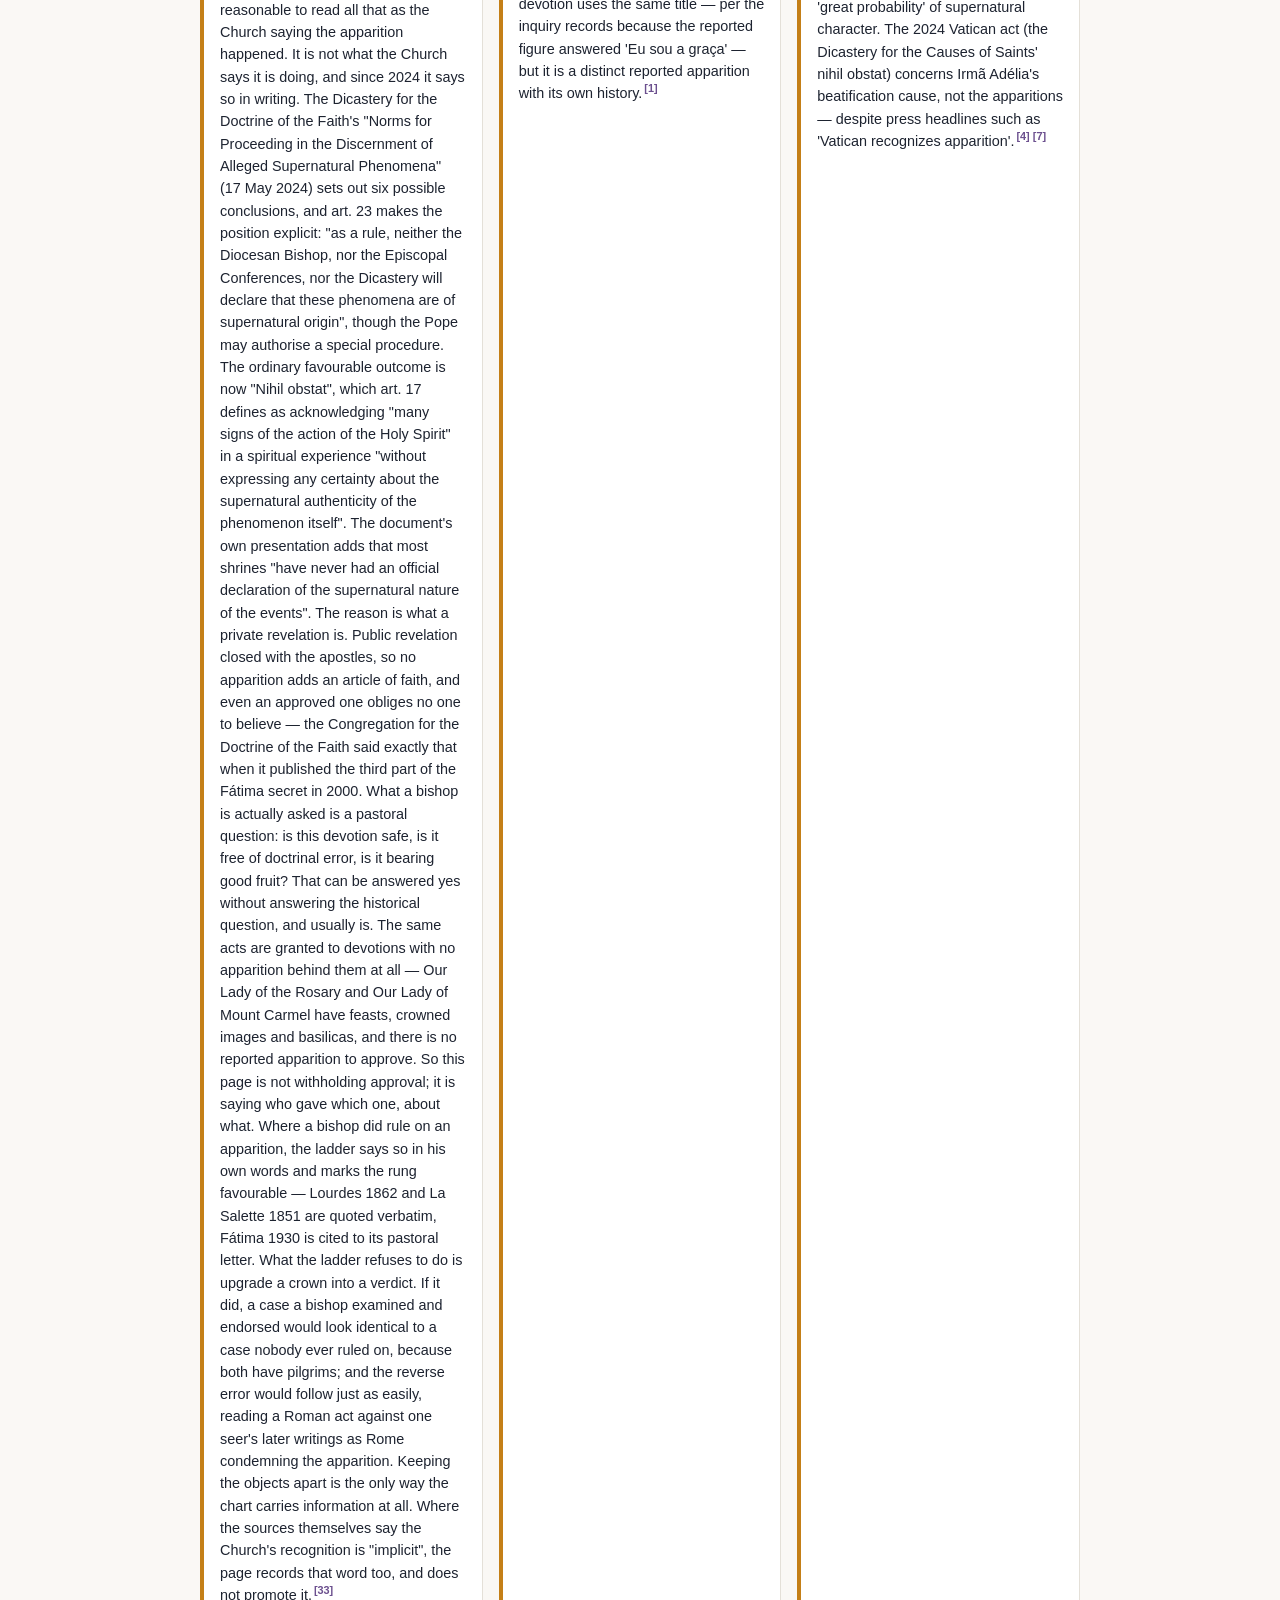
==== commit bec89ae6: "Adopt core#74/#118/#119/#120/#121/#123/#3: vocabulary, look, citations, disputed dates, shared tests" ====
--- a/docs/en/index.html
+++ b/docs/en/index.html
@@ -15,6 +15,7 @@
   </script>
   <link rel="stylesheet" href="../styles.css">
   <script src="../river.js" defer></script>
+  <script src="../cite.js" defer data-label="Reference" data-all="All references"></script>
   <link rel="canonical" href="https://cronologia.github.io/cimbres/en/">
   <link rel="alternate" hreflang="en" href="https://cronologia.github.io/cimbres/en/">
   <link rel="alternate" hreflang="es" href="https://cronologia.github.io/cimbres/es/">
--- a/docs/styles.css
+++ b/docs/styles.css
@@ -2,7 +2,7 @@
   --bg: #faf8f5;
   --surface: #ffffff;
   --ink: #1d2330;
-  --muted: #6b7280;
+  --muted: #595f6b;
   --accent: #6b4f8e;
   --accent-dark: #4a3663;
   --accent-soft: #efe9f6;
@@ -296,7 +296,7 @@
 .lang-switch { float: right; display: flex; gap: .35rem; align-items: center; font-size: .8rem; font-weight: 700; }
 .lang-switch a { color: var(--muted); text-decoration: none; padding: .1rem .3rem; border-radius: 3px; }
 .lang-switch a:hover { color: var(--accent); background: var(--accent-soft); }
-.lang-switch .lang-current { color: var(--accent); background: var(--accent-soft); padding: .1rem .3rem; border-radius: 3px; }
+.lang-switch .lang-current { color: var(--accent-dark); background: var(--accent-soft); padding: .1rem .3rem; border-radius: 3px; }
 
 /* Machine-translation disclaimer (non-English pages) */
 .i18n-disclaimer {
@@ -415,8 +415,8 @@
 /* Four steps of intensity — always alongside the printed number, never instead. */
 .sw-i1 { background: color-mix(in srgb, var(--accent) 12%, transparent); }
 .sw-i2 { background: color-mix(in srgb, var(--accent) 28%, transparent); }
-.sw-i3 { background: color-mix(in srgb, var(--accent) 46%, transparent); }
-.sw-i4 { background: color-mix(in srgb, var(--accent) 64%, transparent); }
+.sw-i3 { background: var(--accent); }
+.sw-i4 { background: var(--accent-dark); }
 .sw-i3 a, .sw-i4 a { color: #fff; }
 .sw-zero { background: transparent; }
 .sw-zero::after { content: '·'; color: var(--muted); }
@@ -562,9 +562,9 @@
 .rv-l0 { --c: var(--accent); }
 .rv-lanes .rv-l0 { --c: #4338a0; }
 .rv-l1 { --c: #13776d; }
-.rv-l2 { --c: #a8620f; }
+.rv-l2 { --c: #9d5c0e; }
 .rv-l3 { --c: #b0306a; }
-.rv-l4 { --c: #2f7fb5; }
+.rv-l4 { --c: #2a72a2; }
 .rv-l5 { --c: #5e7a1a; }
 .rv-l6 { --c: #8a5a44; }
 .rv-l7 { --c: #555f6d; }
@@ -635,6 +635,92 @@
   .rv-e { break-inside: avoid; }
   .rv-e[hidden] { display: grid; }
   .rv-card { animation: none; }
+}
+
+.rv-ribbon .rv-hl { font-size: 9.5px; font-weight: 700; fill: var(--ink); }
+.rv-ribbon .rv-hl-tick { stroke: var(--ink); stroke-width: 1; stroke-dasharray: 2 2; opacity: .55; }
+.rv-claims { margin: .55rem 0 0; font-size: .86rem; }
+.rv-claims-h { margin: 0 0 .3rem; font-size: .72rem; font-weight: 700; letter-spacing: .04em; text-transform: uppercase; color: var(--muted); }
+.rv-claims-h span { font-weight: 600; letter-spacing: 0; text-transform: none; margin-left: .3rem; }
+.rv-span { position: relative; height: 12px; margin: 0 .4rem .35rem; border-bottom: 1px solid var(--line); max-width: 22rem; }
+.rv-span i, .rv-span b { position: absolute; bottom: -1px; }
+.rv-span .rv-ct { width: 2px; height: 9px; margin-left: -1px; background: var(--accent); }
+.rv-span .rv-cr { height: 5px; min-width: 2px; background: color-mix(in srgb, var(--accent) 45%, transparent); border: 1px solid var(--accent); border-radius: 2px; }
+.rv-span b { width: 9px; height: 9px; margin-left: -4.5px; bottom: -5px; border-radius: 50%; background: var(--bg); border: 2px solid var(--accent); }
+.rv-claims ul { margin: 0; padding-left: 1.1rem; }
+.rv-claims li { margin: .1rem 0; }
+.rv-cyr { font-weight: 700; font-variant-numeric: tabular-nums; }
+
+/* ---------------------------------------------------------------------------
+   Citation previews (core#119): a click or tap on [n] shows the reference
+   beside the claim (src/cite.js). Colours come from the page tokens, so the
+   dark scheme needs nothing of its own. Never printed.
+   --------------------------------------------------------------------------- */
+.cite-pop {
+  position: fixed; inset: auto; margin: 0; max-width: min(26rem, calc(100vw - 16px));
+  padding: .7rem .85rem .6rem; background: var(--surface); color: var(--ink);
+  border: 1px solid var(--line); border-radius: 8px; font-size: .88rem; line-height: 1.45;
+  box-shadow: 0 8px 28px rgb(0 0 0 / .18);
+}
+.cite-pop-head { margin: 0 0 .3rem; font-size: .72rem; font-weight: 700; letter-spacing: .04em; text-transform: uppercase; color: var(--muted); }
+.cite-pop-body > a:first-child { font-weight: 600; }
+.cite-pop-body .ref-meta { margin-top: .15rem; }
+.cite-pop-foot { margin: .5rem 0 0; font-size: .8rem; }
+sup.cite a[aria-expanded] { text-decoration: underline; }
+@media print { .cite-pop { display: none !important; } }
+
+/* ---------------------------------------------------------------------------
+   Look and feel (core#118): a text face for the prose, and a palette derived
+   from one colour. Source Serif 4 (SIL OFL, src/fonts/OFL.txt) is self-hosted
+   - no font CDN, nothing that tracks readers - in two subsets: Latin (en, es,
+   pt) and Latin Extended, which a page downloads only if it uses one of its
+   characters. Navigation, labels, tables and figures stay in the system
+   face; only running prose takes the serif, with old-style figures.
+   Each site declares --accent; the dark shade and the soft tint derive from
+   it in OKLCH, calibrated against the 23 hand-tuned pairs (mean deltaE 0.02
+   and 0.009). A browser without relative colour syntax keeps the site's own
+   declared values.
+   --------------------------------------------------------------------------- */
+@font-face { font-family: 'Source Serif 4'; font-style: normal; font-weight: 400; font-display: swap;
+  src: url('fonts/source-serif-4-latin-400-normal.woff2') format('woff2'); unicode-range: U+0000-00FF,U+0131,U+0152-0153,U+02BB-02BC,U+02C6,U+02DA,U+02DC,U+0304,U+0308,U+0329,U+2000-206F,U+20AC,U+2122,U+2191,U+2193,U+2212,U+2215,U+FEFF,U+FFFD; }
+@font-face { font-family: 'Source Serif 4'; font-style: italic; font-weight: 400; font-display: swap;
+  src: url('fonts/source-serif-4-latin-400-italic.woff2') format('woff2'); unicode-range: U+0000-00FF,U+0131,U+0152-0153,U+02BB-02BC,U+02C6,U+02DA,U+02DC,U+0304,U+0308,U+0329,U+2000-206F,U+20AC,U+2122,U+2191,U+2193,U+2212,U+2215,U+FEFF,U+FFFD; }
+@font-face { font-family: 'Source Serif 4'; font-style: normal; font-weight: 600; font-display: swap;
+  src: url('fonts/source-serif-4-latin-600-normal.woff2') format('woff2'); unicode-range: U+0000-00FF,U+0131,U+0152-0153,U+02BB-02BC,U+02C6,U+02DA,U+02DC,U+0304,U+0308,U+0329,U+2000-206F,U+20AC,U+2122,U+2191,U+2193,U+2212,U+2215,U+FEFF,U+FFFD; }
+@font-face { font-family: 'Source Serif 4'; font-style: normal; font-weight: 400; font-display: swap;
+  src: url('fonts/source-serif-4-latin-ext-400-normal.woff2') format('woff2'); unicode-range: U+0100-02BA,U+02BD-02C5,U+02C7-02CC,U+02CE-02D7,U+02DD-02FF,U+0304,U+0308,U+0329,U+1D00-1DBF,U+1E00-1E9F,U+1EF2-1EFF,U+2020,U+20A0-20AB,U+20AD-20C0,U+2113,U+2C60-2C7F,U+A720-A7FF; }
+@font-face { font-family: 'Source Serif 4'; font-style: italic; font-weight: 400; font-display: swap;
+  src: url('fonts/source-serif-4-latin-ext-400-italic.woff2') format('woff2'); unicode-range: U+0100-02BA,U+02BD-02C5,U+02C7-02CC,U+02CE-02D7,U+02DD-02FF,U+0304,U+0308,U+0329,U+1D00-1DBF,U+1E00-1E9F,U+1EF2-1EFF,U+2020,U+20A0-20AB,U+20AD-20C0,U+2113,U+2C60-2C7F,U+A720-A7FF; }
+@font-face { font-family: 'Source Serif 4'; font-style: normal; font-weight: 600; font-display: swap;
+  src: url('fonts/source-serif-4-latin-ext-600-normal.woff2') format('woff2'); unicode-range: U+0100-02BA,U+02BD-02C5,U+02C7-02CC,U+02CE-02D7,U+02DD-02FF,U+0304,U+0308,U+0329,U+1D00-1DBF,U+1E00-1E9F,U+1EF2-1EFF,U+2020,U+20A0-20AB,U+20AD-20C0,U+2113,U+2C60-2C7F,U+A720-A7FF; }
+:root { --font-text: 'Source Serif 4', Georgia, 'Times New Roman', serif; }
+@supports (color: oklch(from red l c h)) {
+  :root {
+    --accent-dark: oklch(from var(--accent) calc(l * .76) c h);
+    --accent-soft: oklch(from var(--accent) .94 calc(c * .15) h);
+  }
+}
+.rv-text, .date-note, .section-intro, .rv-claims li, .notice, blockquote,
+#about p, #about li, #about dd,
+.cat-item p:not([class]), .related-card p:not([class]), .party-card p:not([class]) {
+  font-family: var(--font-text); font-variant-numeric: oldstyle-nums proportional-nums;
+}
+.rv-text { font-size: 1.04rem; line-height: 1.55; }
+
+/* ---------------------------------------------------------------------------
+   Print (core#3): the page on paper. On screen a reference is a link; on paper
+   it is only useful with its address, and with the archived copy's address
+   when the live one may be gone. Headings never end a page.
+   --------------------------------------------------------------------------- */
+@page { margin: 16mm 14mm; }
+@media print {
+  ol.references a[href^="http"]:not(.archive-link)::after,
+  ol.references a.archive-link::after {
+    content: " <" attr(href) ">"; font-size: .72rem; font-weight: 400; color: #444; word-break: break-all;
+  }
+  h2, h3 { break-after: avoid; page-break-after: avoid; }
+  .notice, ol.references li, .rv-claims { break-inside: avoid; page-break-inside: avoid; }
+  .rv-empty, .rv-status { display: none; }
 }
 
 /* ---------------------------------------------------------------------------
@@ -686,6 +772,13 @@
   .al-adjacent .al-node-status, .al-adjacent .al-status { color: #c3a9e8; }
   .rv-l0 { --c: var(--accent-hi); }
   .rv-lanes .rv-l0 { --c: #9d93ff; }
+  /* The light scheme's solid heat steps would sink into the dark page; the
+     translucent steps keep the scale reading dark-to-bright. */
+  .sw-i3 { background: color-mix(in srgb, var(--accent) 46%, transparent); }
+  .sw-i4 { background: color-mix(in srgb, var(--accent) 64%, transparent); }
+  .rv-span .rv-ct { background: var(--accent-hi); }
+  .rv-span .rv-cr { border-color: var(--accent-hi); background: color-mix(in srgb, var(--accent-hi) 35%, transparent); }
+  .rv-span b { border-color: var(--accent-hi); }
   .rv-l1 { --c: #4fc4b5; } .rv-l2 { --c: #e3a24f; } .rv-l3 { --c: #f07aa8; }
   .rv-l4 { --c: #6fb4e8; } .rv-l5 { --c: #a8c25a; } .rv-l6 { --c: #d49a7e; } .rv-l7 { --c: #a3adbb; }
   .rv-win { fill: var(--accent-hi); stroke: var(--accent-hi); }
